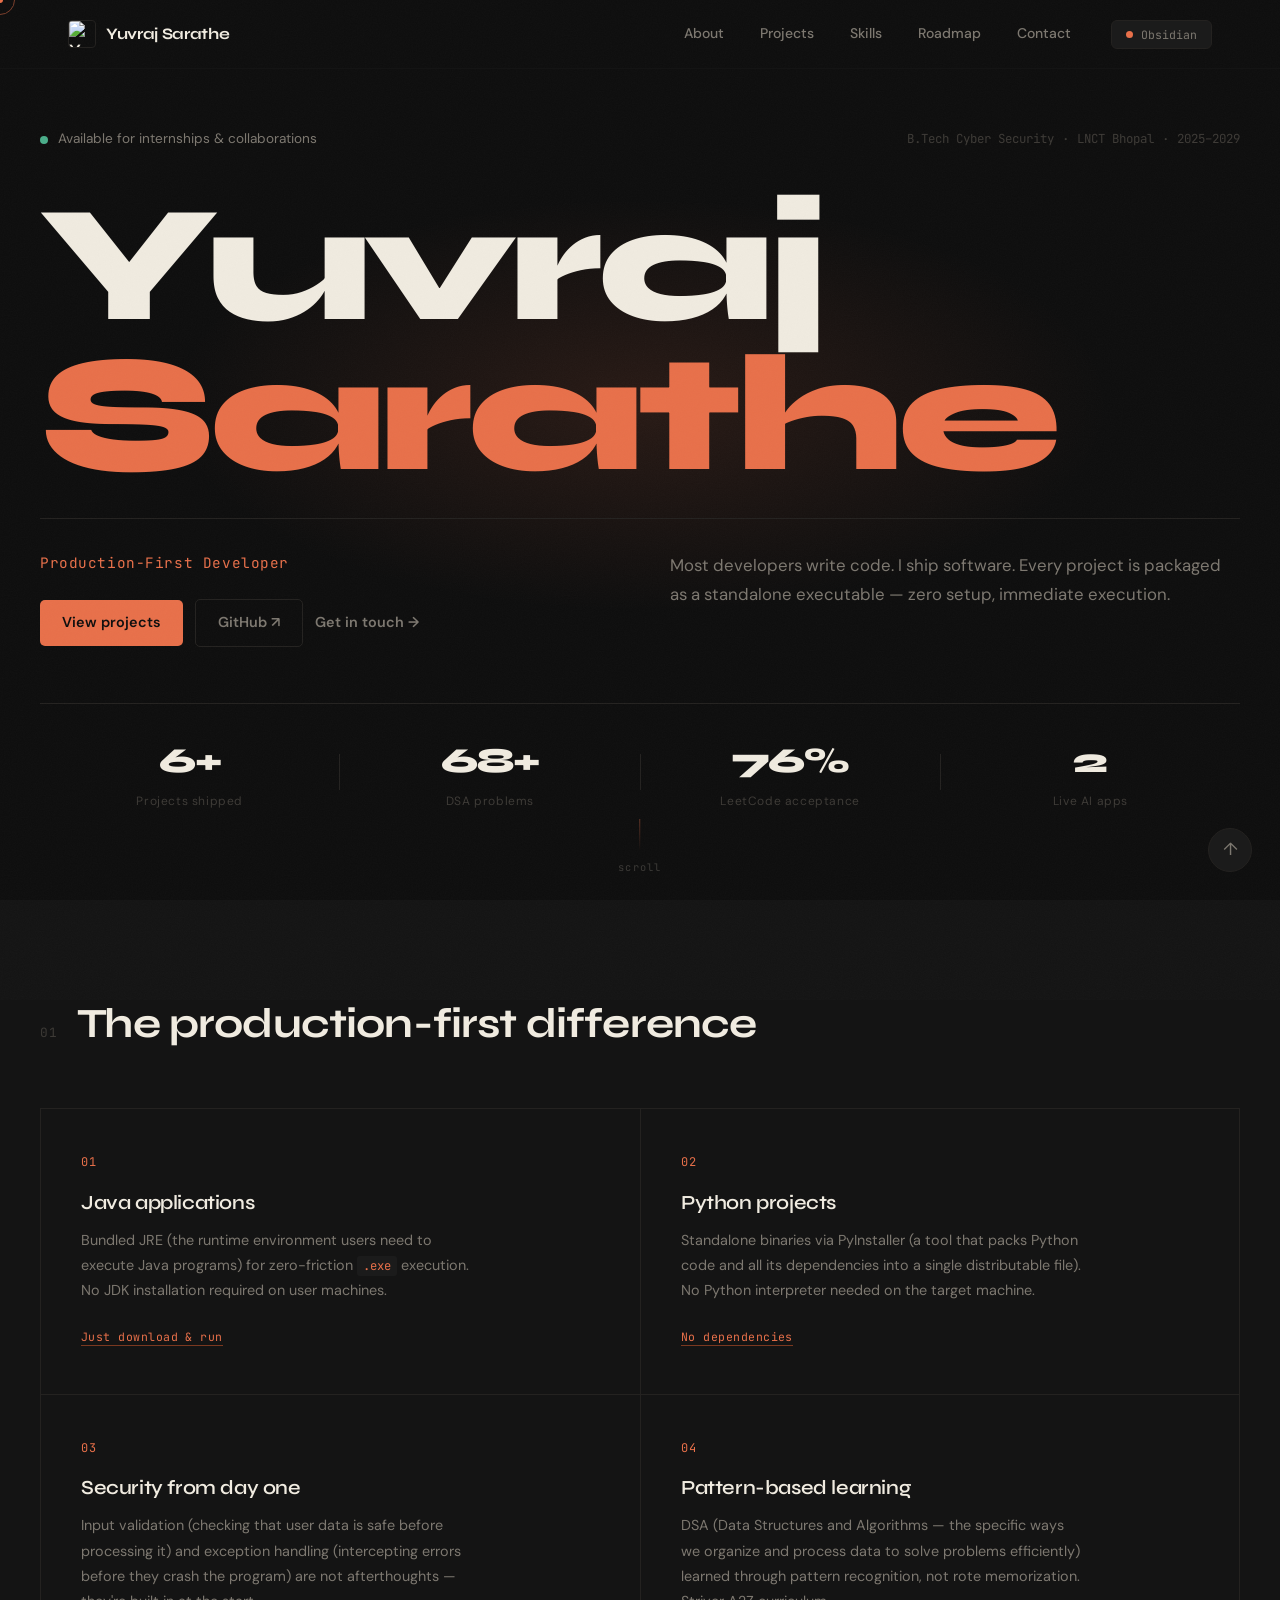
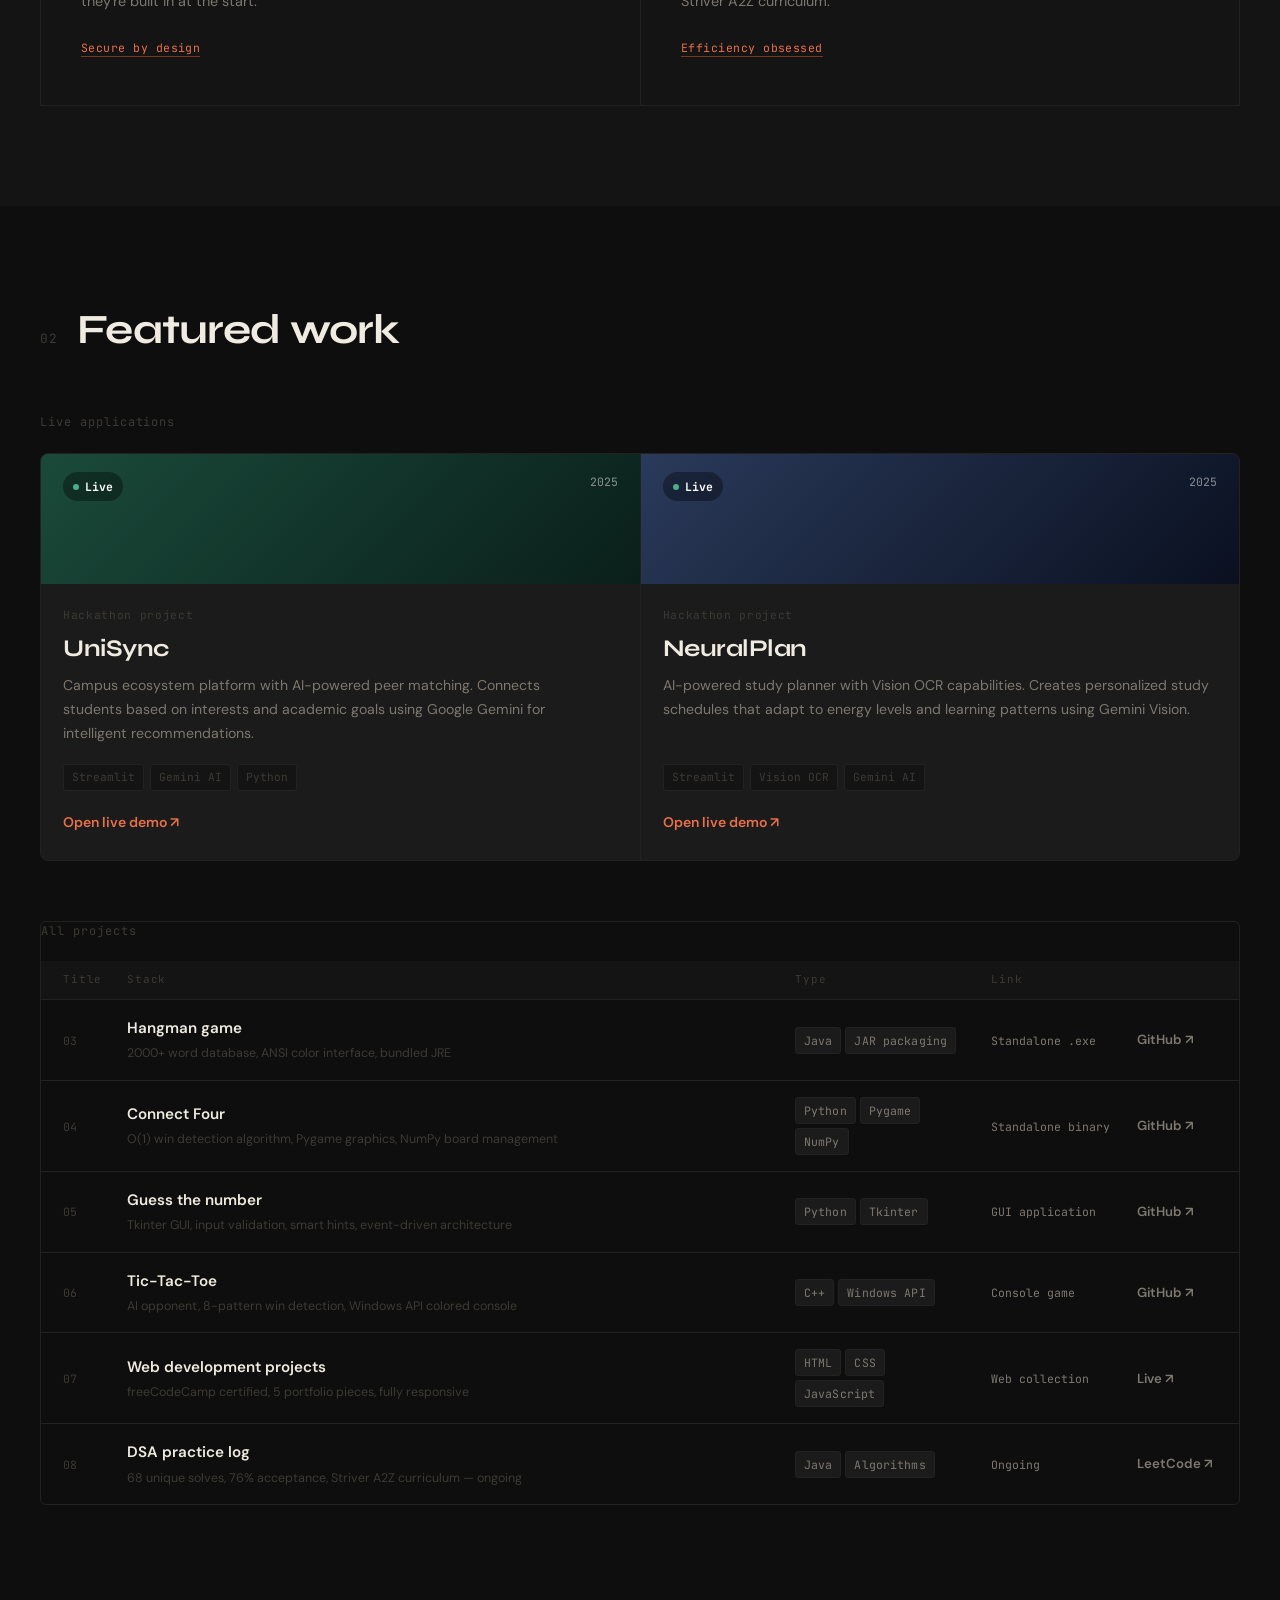
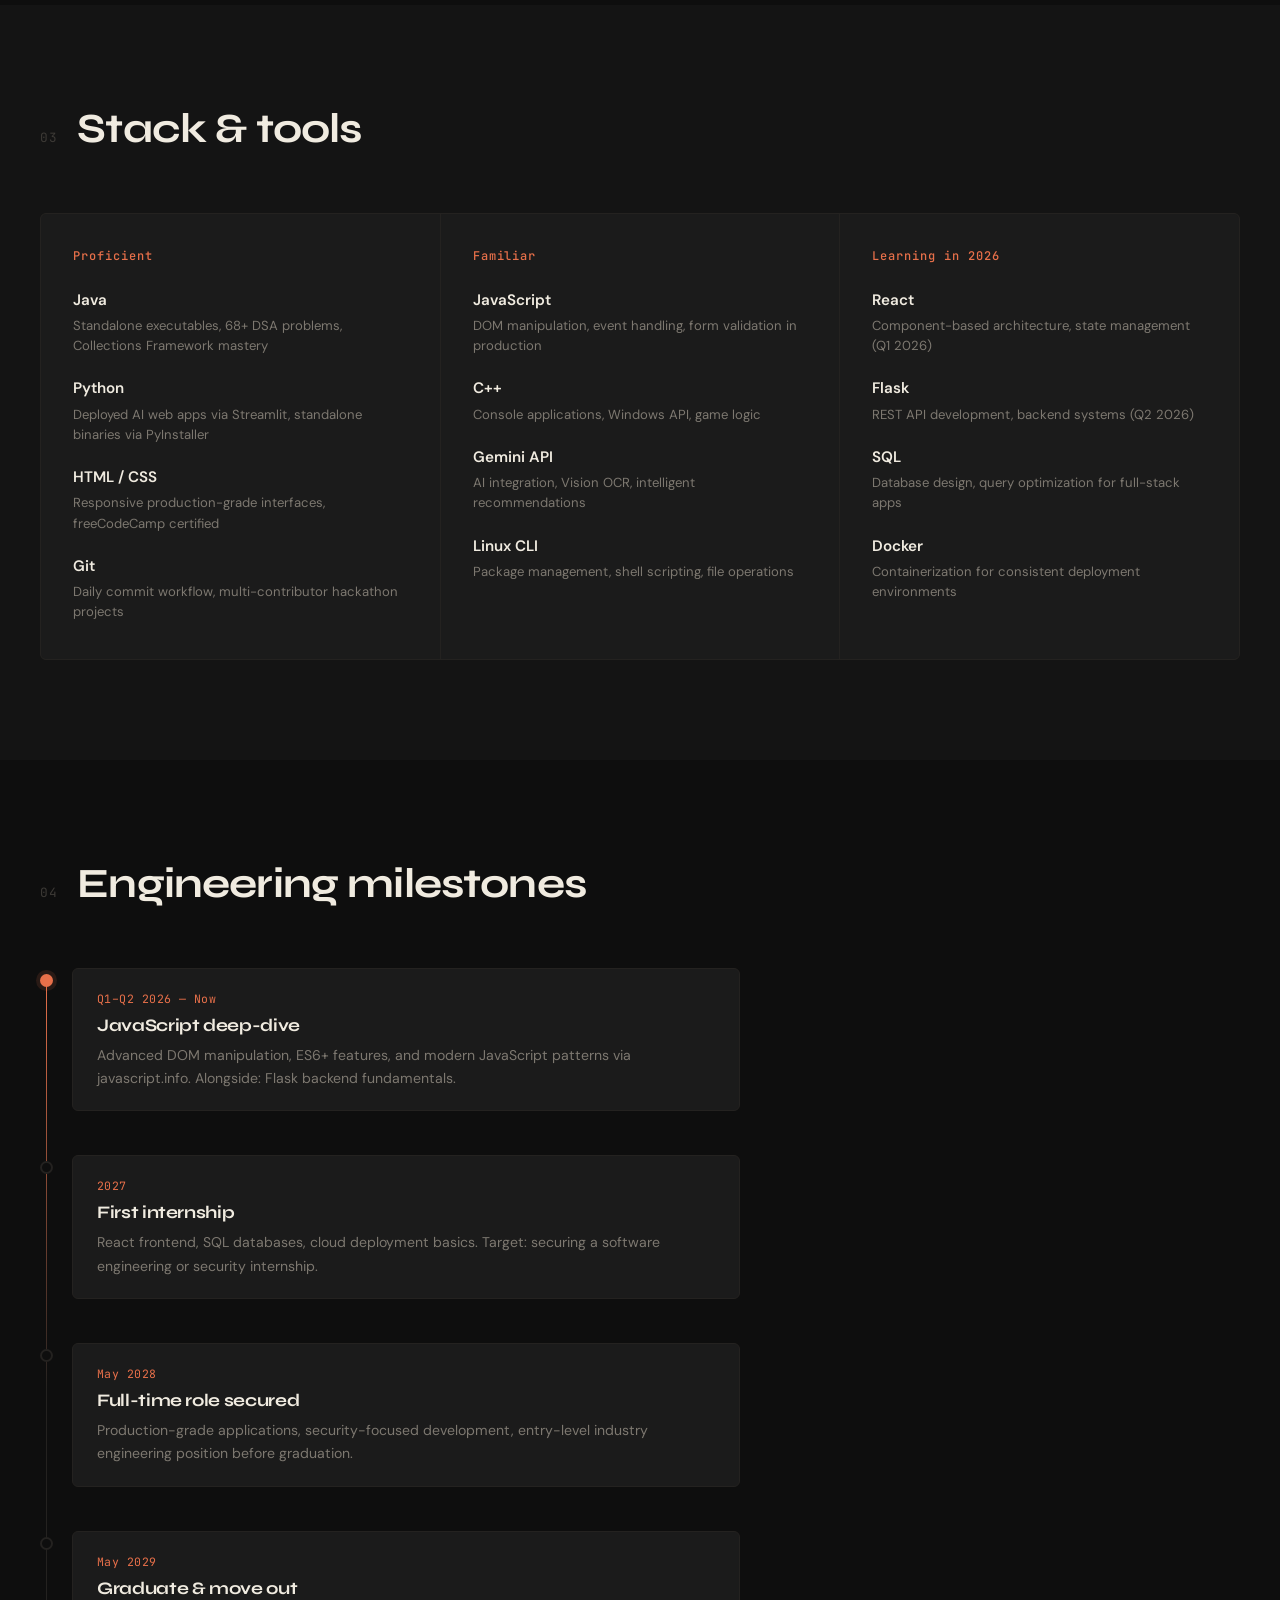
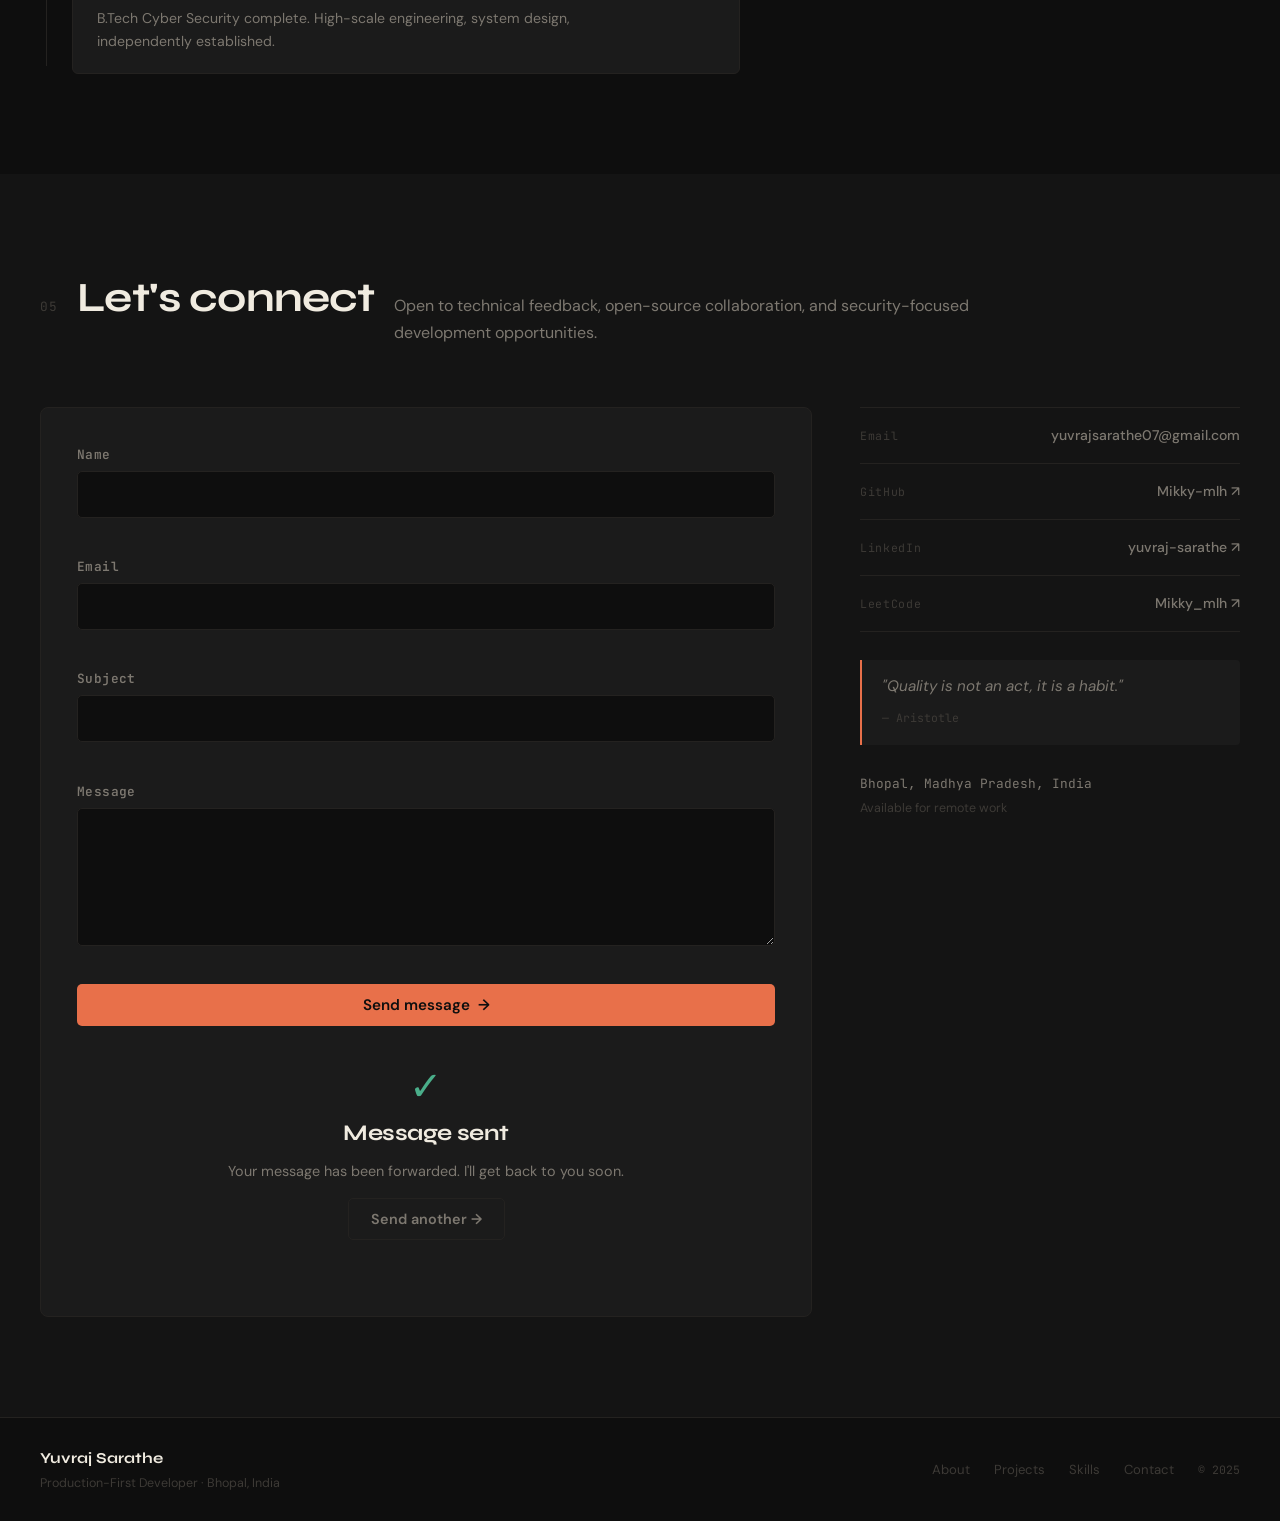
==== index.html @ 1e9460bb "profile update" ====
<!DOCTYPE html>
<html lang="en" data-theme="obsidian">
<head>
    <meta charset="UTF-8">
    <meta name="viewport" content="width=device-width, initial-scale=1.0">
    <title>Yuvraj Sarathe — Production-First Developer</title>
    <meta name="description" content="Yuvraj Sarathe — B.Tech Cyber Security student at LNCT Bhopal. I ship production-ready executables, not scripts that sit in an editor.">
    <meta name="keywords" content="Yuvraj Sarathe, developer, portfolio, Java, Python, cyber security, LNCT Bhopal, Mikky-mlh">
    <meta name="author" content="Yuvraj Sarathe">
    <meta property="og:title" content="Yuvraj Sarathe — Production-First Developer">
    <meta property="og:description" content="B.Tech Cyber Security student shipping production-ready standalone software.">
    <meta property="og:image" content="Square LOGO.png">
    <meta property="og:url" content="https://mikky-mlh.github.io/Portfolio/">
    <meta property="og:type" content="website">
    <meta name="twitter:card" content="summary_large_image">
    <meta name="twitter:title" content="Yuvraj Sarathe — Production-First Developer">
    <meta name="twitter:description" content="Production-first developer shipping standalone executables.">

    <link rel="preconnect" href="https://fonts.googleapis.com">
    <link rel="preconnect" href="https://fonts.gstatic.com" crossorigin>
    <link href="https://fonts.googleapis.com/css2?family=Syne:wght@400;500;600;700;800&family=DM+Sans:ital,opsz,wght@0,9..40,300;0,9..40,400;0,9..40,500;0,9..40,600;1,9..40,300;1,9..40,400&family=JetBrains+Mono:wght@300;400;500&family=Space+Mono:ital,wght@0,400;0,700;1,400&family=Playfair+Display:ital,wght@0,400;0,600;0,700;1,400;1,600&display=swap" rel="stylesheet">
    <link rel="stylesheet" href="style.css">
</head>
<body>
    <!-- Skip to content for keyboard users -->
    <a href="#main" class="skip-link">Skip to content</a>

    <!-- Custom cursor -->
    <div class="cursor-dot" aria-hidden="true"></div>
    <div class="cursor-ring" aria-hidden="true"></div>

    <!-- Animated grain texture overlay -->
    <div class="grain" aria-hidden="true"></div>

    <!-- Scroll progress indicator -->
    <div class="scroll-progress" id="scrollProgress" aria-hidden="true"></div>

    <!-- Navigation -->
    <nav class="nav" id="nav" role="navigation" aria-label="Main navigation">
        <div class="nav-inner">
            <a href="#hero" class="nav-logo" aria-label="Go to top">
                <img src="Square LOGO.png" alt="Yuvraj Sarathe logo" class="nav-logo-img" width="28" height="28">
                <span class="nav-logo-text">Yuvraj Sarathe</span>
            </a>

            <div class="nav-links" role="list">
                <a href="#about" class="nav-link" role="listitem">About</a>
                <a href="#projects" class="nav-link" role="listitem">Projects</a>
                <a href="#skills" class="nav-link" role="listitem">Skills</a>
                <a href="#roadmap" class="nav-link" role="listitem">Roadmap</a>
                <a href="#contact" class="nav-link" role="listitem">Contact</a>
            </div>

            <div class="nav-actions">
                <button class="theme-btn" id="themeToggle" aria-label="Switch color theme" title="Switch theme">
                    <span class="theme-btn-dot"></span>
                    <span class="theme-btn-label" id="themeName">Obsidian</span>
                </button>
                <button class="hamburger" id="hamburger" aria-label="Toggle mobile menu" aria-expanded="false" aria-controls="mobileMenu">
                    <span class="ham-line"></span>
                    <span class="ham-line"></span>
                </button>
            </div>
        </div>

        <!-- Mobile menu -->
        <div class="mobile-menu" id="mobileMenu" aria-hidden="true" role="menu">
            <a href="#about" class="mobile-link" role="menuitem">About</a>
            <a href="#projects" class="mobile-link" role="menuitem">Projects</a>
            <a href="#skills" class="mobile-link" role="menuitem">Skills</a>
            <a href="#roadmap" class="mobile-link" role="menuitem">Roadmap</a>
            <a href="#contact" class="mobile-link" role="menuitem">Contact</a>
        </div>
    </nav>

    <main id="main">

        <!-- ═══════════════ HERO ═══════════════ -->
        <header id="hero" class="hero">
            <div class="hero-inner">

                <div class="hero-eyebrow" data-animate="fade-up">
                    <span class="status-pulse" aria-label="Currently available"></span>
                    <span class="status-text">Available for internships &amp; collaborations</span>
                    <span class="hero-meta">
                        <span>B.Tech Cyber Security</span>
                        <span class="dot-sep" aria-hidden="true">·</span>
                        <span>LNCT Bhopal</span>
                        <span class="dot-sep" aria-hidden="true">·</span>
                        <span class="mono">2025–2029</span>
                    </span>
                </div>

                <h1 class="hero-name" aria-label="Yuvraj Sarathe">
                    <span class="hero-name-line" data-animate="slide-up" data-delay="1">Yuvraj</span>
                    <span class="hero-name-line hero-name-accent" data-animate="slide-up" data-delay="2">Sarathe</span>
                </h1>

                <div class="hero-rule" data-animate="expand" data-delay="3" aria-hidden="true"></div>

                <div class="hero-bottom" data-animate="fade-up" data-delay="4">
                    <p class="hero-role">Production-First Developer</p>
                    <p class="hero-desc">
                        Most developers write code. I ship software. Every project is packaged
                        as a standalone executable — zero setup, immediate execution.
                    </p>
                    <div class="hero-cta">
                        <a href="#projects" class="btn btn-primary">View projects</a>
                        <a href="https://github.com/Mikky-mlh" target="_blank" rel="noopener noreferrer" class="btn btn-outline">GitHub ↗</a>
                        <a href="#contact" class="btn btn-text">Get in touch →</a>
                    </div>
                </div>

                <div class="hero-stats" data-animate="fade-up" data-delay="5">
                    <div class="stat-item">
                        <span class="stat-num">6+</span>
                        <span class="stat-label">Projects shipped</span>
                    </div>
                    <div class="stat-sep" aria-hidden="true"></div>
                    <div class="stat-item">
                        <span class="stat-num">68+</span>
                        <span class="stat-label">DSA problems</span>
                    </div>
                    <div class="stat-sep" aria-hidden="true"></div>
                    <div class="stat-item">
                        <span class="stat-num">76%</span>
                        <span class="stat-label">LeetCode acceptance</span>
                    </div>
                    <div class="stat-sep" aria-hidden="true"></div>
                    <div class="stat-item">
                        <span class="stat-num">2</span>
                        <span class="stat-label">Live AI apps</span>
                    </div>
                </div>

            </div>
            <div class="hero-scroll-hint" aria-hidden="true">
                <span class="scroll-hint-line"></span>
                <span class="scroll-hint-text">scroll</span>
            </div>
        </header>

        <!-- ═══════════════ APPROACH ═══════════════ -->
        <section id="about" class="section approach-section">
            <div class="section-inner">
                <div class="section-header" data-animate="fade-up">
                    <span class="section-num" aria-hidden="true">01</span>
                    <h2 class="section-heading">The production-first difference</h2>
                </div>

                <div class="approach-grid">
                    <div class="approach-item" data-animate="fade-up" data-delay="1">
                        <span class="approach-num" aria-hidden="true">01</span>
                        <h3>Java applications</h3>
                        <p>Bundled JRE (the runtime environment users need to execute Java programs) for zero-friction <code>.exe</code> execution. No JDK installation required on user machines.</p>
                        <span class="approach-tag">Just download &amp; run</span>
                    </div>

                    <div class="approach-item" data-animate="fade-up" data-delay="2">
                        <span class="approach-num" aria-hidden="true">02</span>
                        <h3>Python projects</h3>
                        <p>Standalone binaries via PyInstaller (a tool that packs Python code and all its dependencies into a single distributable file). No Python interpreter needed on the target machine.</p>
                        <span class="approach-tag">No dependencies</span>
                    </div>

                    <div class="approach-item" data-animate="fade-up" data-delay="3">
                        <span class="approach-num" aria-hidden="true">03</span>
                        <h3>Security from day one</h3>
                        <p>Input validation (checking that user data is safe before processing it) and exception handling (intercepting errors before they crash the program) are not afterthoughts — they're built in at the start.</p>
                        <span class="approach-tag">Secure by design</span>
                    </div>

                    <div class="approach-item" data-animate="fade-up" data-delay="4">
                        <span class="approach-num" aria-hidden="true">04</span>
                        <h3>Pattern-based learning</h3>
                        <p>DSA (Data Structures and Algorithms — the specific ways we organize and process data to solve problems efficiently) learned through pattern recognition, not rote memorization. Striver A2Z curriculum.</p>
                        <span class="approach-tag">Efficiency obsessed</span>
                    </div>
                </div>
            </div>
        </section>

        <!-- ═══════════════ PROJECTS ═══════════════ -->
        <section id="projects" class="section projects-section">
            <div class="section-inner">
                <div class="section-header" data-animate="fade-up">
                    <span class="section-num" aria-hidden="true">02</span>
                    <h2 class="section-heading">Featured work</h2>
                </div>

                <!-- Featured hackathon projects -->
                <div class="featured-block" data-animate="fade-up" data-delay="1">
                    <p class="featured-label">Live applications</p>
                    <div class="featured-grid">
                        <article class="featured-card">
                            <div class="featured-card-top fc-top-1">
                                <div class="fc-live">
                                    <span class="live-dot" aria-label="Live"></span>
                                    Live
                                </div>
                                <span class="fc-year">2025</span>
                            </div>
                            <div class="featured-card-body">
                                <span class="fc-type">Hackathon project</span>
                                <h3 class="fc-title">UniSync</h3>
                                <p class="fc-desc">Campus ecosystem platform with AI-powered peer matching. Connects students based on interests and academic goals using Google Gemini for intelligent recommendations.</p>
                                <div class="fc-tech">
                                    <span>Streamlit</span>
                                    <span>Gemini AI</span>
                                    <span>Python</span>
                                </div>
                                <a href="https://unisync.streamlit.app/" target="_blank" rel="noopener noreferrer" class="fc-link">Open live demo ↗</a>
                            </div>
                        </article>

                        <article class="featured-card">
                            <div class="featured-card-top fc-top-2">
                                <div class="fc-live">
                                    <span class="live-dot" aria-label="Live"></span>
                                    Live
                                </div>
                                <span class="fc-year">2025</span>
                            </div>
                            <div class="featured-card-body">
                                <span class="fc-type">Hackathon project</span>
                                <h3 class="fc-title">NeuralPlan</h3>
                                <p class="fc-desc">AI-powered study planner with Vision OCR capabilities. Creates personalized study schedules that adapt to energy levels and learning patterns using Gemini Vision.</p>
                                <div class="fc-tech">
                                    <span>Streamlit</span>
                                    <span>Vision OCR</span>
                                    <span>Gemini AI</span>
                                </div>
                                <a href="https://neuralplan.streamlit.app/" target="_blank" rel="noopener noreferrer" class="fc-link">Open live demo ↗</a>
                            </div>
                        </article>
                    </div>
                </div>

                <!-- Editorial project list -->
                <div class="project-list" data-animate="fade-up" data-delay="2">
                    <p class="featured-label">All projects</p>
                    <div class="project-list-head" aria-hidden="true">
                        <span>Title</span>
                        <span>Stack</span>
                        <span>Type</span>
                        <span>Link</span>
                    </div>

                    <article class="project-row">
                        <span class="pr-num" aria-hidden="true">03</span>
                        <div class="pr-info">
                            <strong class="pr-title">Hangman game</strong>
                            <span class="pr-sub">2000+ word database, ANSI color interface, bundled JRE</span>
                        </div>
                        <div class="pr-stack">
                            <span class="tag">Java</span>
                            <span class="tag">JAR packaging</span>
                        </div>
                        <span class="pr-type">Standalone .exe</span>
                        <a href="https://github.com/Mikky-mlh/Hangman-in-Java" target="_blank" rel="noopener noreferrer" class="pr-link" aria-label="Hangman game source on GitHub">GitHub ↗</a>
                    </article>

                    <article class="project-row">
                        <span class="pr-num" aria-hidden="true">04</span>
                        <div class="pr-info">
                            <strong class="pr-title">Connect Four</strong>
                            <span class="pr-sub">O(1) win detection algorithm, Pygame graphics, NumPy board management</span>
                        </div>
                        <div class="pr-stack">
                            <span class="tag">Python</span>
                            <span class="tag">Pygame</span>
                            <span class="tag">NumPy</span>
                        </div>
                        <span class="pr-type">Standalone binary</span>
                        <a href="https://github.com/Mikky-mlh/Connect4-in-Python" target="_blank" rel="noopener noreferrer" class="pr-link" aria-label="Connect Four source on GitHub">GitHub ↗</a>
                    </article>

                    <article class="project-row">
                        <span class="pr-num" aria-hidden="true">05</span>
                        <div class="pr-info">
                            <strong class="pr-title">Guess the number</strong>
                            <span class="pr-sub">Tkinter GUI, input validation, smart hints, event-driven architecture</span>
                        </div>
                        <div class="pr-stack">
                            <span class="tag">Python</span>
                            <span class="tag">Tkinter</span>
                        </div>
                        <span class="pr-type">GUI application</span>
                        <a href="https://github.com/Mikky-mlh/GuessTheNumberGame" target="_blank" rel="noopener noreferrer" class="pr-link" aria-label="Guess the Number source on GitHub">GitHub ↗</a>
                    </article>

                    <article class="project-row">
                        <span class="pr-num" aria-hidden="true">06</span>
                        <div class="pr-info">
                            <strong class="pr-title">Tic-Tac-Toe</strong>
                            <span class="pr-sub">AI opponent, 8-pattern win detection, Windows API colored console</span>
                        </div>
                        <div class="pr-stack">
                            <span class="tag">C++</span>
                            <span class="tag">Windows API</span>
                        </div>
                        <span class="pr-type">Console game</span>
                        <a href="https://github.com/Mikky-mlh/Tic-Tac-Toe-in-CPP" target="_blank" rel="noopener noreferrer" class="pr-link" aria-label="Tic-Tac-Toe source on GitHub">GitHub ↗</a>
                    </article>

                    <article class="project-row">
                        <span class="pr-num" aria-hidden="true">07</span>
                        <div class="pr-info">
                            <strong class="pr-title">Web development projects</strong>
                            <span class="pr-sub">freeCodeCamp certified, 5 portfolio pieces, fully responsive</span>
                        </div>
                        <div class="pr-stack">
                            <span class="tag">HTML</span>
                            <span class="tag">CSS</span>
                            <span class="tag">JavaScript</span>
                        </div>
                        <span class="pr-type">Web collection</span>
                        <a href="https://mikky-mlh.github.io/Web-Projects/" target="_blank" rel="noopener noreferrer" class="pr-link" aria-label="Web Projects live demo">Live ↗</a>
                    </article>

                    <article class="project-row">
                        <span class="pr-num" aria-hidden="true">08</span>
                        <div class="pr-info">
                            <strong class="pr-title">DSA practice log</strong>
                            <span class="pr-sub">68 unique solves, 76% acceptance, Striver A2Z curriculum — ongoing</span>
                        </div>
                        <div class="pr-stack">
                            <span class="tag">Java</span>
                            <span class="tag">Algorithms</span>
                        </div>
                        <span class="pr-type">Ongoing</span>
                        <a href="https://leetcode.com/u/Mikky_mlh/" target="_blank" rel="noopener noreferrer" class="pr-link" aria-label="LeetCode profile">LeetCode ↗</a>
                    </article>
                </div>
            </div>
        </section>

        <!-- ═══════════════ SKILLS ═══════════════ -->
        <section id="skills" class="section skills-section">
            <div class="section-inner">
                <div class="section-header" data-animate="fade-up">
                    <span class="section-num" aria-hidden="true">03</span>
                    <h2 class="section-heading">Stack &amp; tools</h2>
                </div>

                <div class="skills-cols">
                    <div class="skills-col" data-animate="fade-up" data-delay="1">
                        <h3 class="skills-col-title">Proficient</h3>
                        <ul class="skills-list">
                            <li>
                                <strong class="skill-name">Java</strong>
                                <span class="skill-note">Standalone executables, 68+ DSA problems, Collections Framework mastery</span>
                            </li>
                            <li>
                                <strong class="skill-name">Python</strong>
                                <span class="skill-note">Deployed AI web apps via Streamlit, standalone binaries via PyInstaller</span>
                            </li>
                            <li>
                                <strong class="skill-name">HTML / CSS</strong>
                                <span class="skill-note">Responsive production-grade interfaces, freeCodeCamp certified</span>
                            </li>
                            <li>
                                <strong class="skill-name">Git</strong>
                                <span class="skill-note">Daily commit workflow, multi-contributor hackathon projects</span>
                            </li>
                        </ul>
                    </div>

                    <div class="skills-col" data-animate="fade-up" data-delay="2">
                        <h3 class="skills-col-title">Familiar</h3>
                        <ul class="skills-list">
                            <li>
                                <strong class="skill-name">JavaScript</strong>
                                <span class="skill-note">DOM manipulation, event handling, form validation in production</span>
                            </li>
                            <li>
                                <strong class="skill-name">C++</strong>
                                <span class="skill-note">Console applications, Windows API, game logic</span>
                            </li>
                            <li>
                                <strong class="skill-name">Gemini API</strong>
                                <span class="skill-note">AI integration, Vision OCR, intelligent recommendations</span>
                            </li>
                            <li>
                                <strong class="skill-name">Linux CLI</strong>
                                <span class="skill-note">Package management, shell scripting, file operations</span>
                            </li>
                        </ul>
                    </div>

                    <div class="skills-col" data-animate="fade-up" data-delay="3">
                        <h3 class="skills-col-title">Learning in 2026</h3>
                        <ul class="skills-list">
                            <li>
                                <strong class="skill-name">React</strong>
                                <span class="skill-note">Component-based architecture, state management (Q1 2026)</span>
                            </li>
                            <li>
                                <strong class="skill-name">Flask</strong>
                                <span class="skill-note">REST API development, backend systems (Q2 2026)</span>
                            </li>
                            <li>
                                <strong class="skill-name">SQL</strong>
                                <span class="skill-note">Database design, query optimization for full-stack apps</span>
                            </li>
                            <li>
                                <strong class="skill-name">Docker</strong>
                                <span class="skill-note">Containerization for consistent deployment environments</span>
                            </li>
                        </ul>
                    </div>
                </div>
            </div>
        </section>

        <!-- ═══════════════ ROADMAP ═══════════════ -->
        <section id="roadmap" class="section roadmap-section">
            <div class="section-inner">
                <div class="section-header" data-animate="fade-up">
                    <span class="section-num" aria-hidden="true">04</span>
                    <h2 class="section-heading">Engineering milestones</h2>
                </div>

                <ol class="timeline" data-animate="fade-up" data-delay="1">
                    <li class="timeline-item timeline-item--active">
                        <div class="timeline-marker" aria-hidden="true">
                            <span class="tm-dot"></span>
                        </div>
                        <div class="timeline-content">
                            <span class="tl-date">Q1–Q2 2026 — Now</span>
                            <h3>JavaScript deep-dive</h3>
                            <p>Advanced DOM manipulation, ES6+ features, and modern JavaScript patterns via javascript.info. Alongside: Flask backend fundamentals.</p>
                        </div>
                    </li>

                    <li class="timeline-item">
                        <div class="timeline-marker" aria-hidden="true">
                            <span class="tm-dot"></span>
                        </div>
                        <div class="timeline-content">
                            <span class="tl-date">2027</span>
                            <h3>First internship</h3>
                            <p>React frontend, SQL databases, cloud deployment basics. Target: securing a software engineering or security internship.</p>
                        </div>
                    </li>

                    <li class="timeline-item">
                        <div class="timeline-marker" aria-hidden="true">
                            <span class="tm-dot"></span>
                        </div>
                        <div class="timeline-content">
                            <span class="tl-date">May 2028</span>
                            <h3>Full-time role secured</h3>
                            <p>Production-grade applications, security-focused development, entry-level industry engineering position before graduation.</p>
                        </div>
                    </li>

                    <li class="timeline-item">
                        <div class="timeline-marker" aria-hidden="true">
                            <span class="tm-dot"></span>
                        </div>
                        <div class="timeline-content">
                            <span class="tl-date">May 2029</span>
                            <h3>Graduate &amp; move out</h3>
                            <p>B.Tech Cyber Security complete. High-scale engineering, system design, independently established.</p>
                        </div>
                    </li>
                </ol>
            </div>
        </section>

        <!-- ═══════════════ CONTACT ═══════════════ -->
        <section id="contact" class="section contact-section">
            <div class="section-inner">
                <div class="section-header" data-animate="fade-up">
                    <span class="section-num" aria-hidden="true">05</span>
                    <h2 class="section-heading">Let's connect</h2>
                    <p class="section-sub">Open to technical feedback, open-source collaboration, and security-focused development opportunities.</p>
                </div>

                <div class="contact-grid">
                    <div class="contact-form-wrap" data-animate="fade-up" data-delay="1">
                        <form id="contactForm" class="contact-form" novalidate>
                            <div class="form-group">
                                <label for="name">Name</label>
                                <input type="text" id="name" name="name" autocomplete="name" required>
                                <span class="form-error" id="nameError" role="alert"></span>
                            </div>

                            <div class="form-group">
                                <label for="email">Email</label>
                                <input type="email" id="email" name="email" autocomplete="email" required>
                                <span class="form-error" id="emailError" role="alert"></span>
                            </div>

                            <div class="form-group">
                                <label for="subject">Subject</label>
                                <input type="text" id="subject" name="subject" required>
                                <span class="form-error" id="subjectError" role="alert"></span>
                            </div>

                            <div class="form-group">
                                <label for="message">Message</label>
                                <textarea id="message" name="message" rows="5" required></textarea>
                                <span class="form-error" id="messageError" role="alert"></span>
                            </div>

                            <button type="submit" class="btn btn-primary btn-submit">
                                Send message <span class="btn-arrow">→</span>
                            </button>
                        </form>

                        <div class="thank-you" id="thankYou" hidden>
                            <span class="ty-icon" aria-hidden="true">✓</span>
                            <h3>Message sent</h3>
                            <p>Your message has been forwarded. I'll get back to you soon.</p>
                            <button class="btn btn-outline" id="backToForm">Send another →</button>
                        </div>
                    </div>

                    <aside class="contact-sidebar" data-animate="fade-up" data-delay="2">
                        <nav class="contact-links" aria-label="Social links">
                            <a href="mailto:yuvrajsarathe07@gmail.com" class="contact-link">
                                <span class="cl-label">Email</span>
                                <span class="cl-val">yuvrajsarathe07@gmail.com</span>
                            </a>
                            <a href="https://github.com/Mikky-mlh" target="_blank" rel="noopener noreferrer" class="contact-link">
                                <span class="cl-label">GitHub</span>
                                <span class="cl-val">Mikky-mlh ↗</span>
                            </a>
                            <a href="https://www.linkedin.com/in/yuvraj-sarathe" target="_blank" rel="noopener noreferrer" class="contact-link">
                                <span class="cl-label">LinkedIn</span>
                                <span class="cl-val">yuvraj-sarathe ↗</span>
                            </a>
                            <a href="https://leetcode.com/u/Mikky_mlh/" target="_blank" rel="noopener noreferrer" class="contact-link">
                                <span class="cl-label">LeetCode</span>
                                <span class="cl-val">Mikky_mlh ↗</span>
                            </a>
                        </nav>

                        <blockquote class="contact-quote">
                            <p>"Quality is not an act, it is a habit."</p>
                            <cite>— Aristotle</cite>
                        </blockquote>

                        <div class="contact-loc">
                            <span class="mono">Bhopal, Madhya Pradesh, India</span>
                            <span class="loc-note">Available for remote work</span>
                        </div>
                    </aside>
                </div>
            </div>
        </section>

    </main>

    <!-- Footer -->
    <footer class="footer">
        <div class="footer-inner">
            <div class="footer-left">
                <strong class="footer-name">Yuvraj Sarathe</strong>
                <span class="footer-role">Production-First Developer · Bhopal, India</span>
            </div>
            <nav class="footer-nav" aria-label="Footer navigation">
                <a href="#about">About</a>
                <a href="#projects">Projects</a>
                <a href="#skills">Skills</a>
                <a href="#contact">Contact</a>
            </nav>
            <span class="footer-copy mono">© 2025</span>
        </div>
    </footer>

    <!-- Back to top -->
    <a href="#hero" class="back-top" id="backTop" aria-label="Back to top" hidden>↑</a>

    <script src="script.js"></script>
</body>
</html>
---- style.css ----
/* ═══════════════════════════════════════════════════════════
   Z-INDEX SCALE
   ═══════════════════════════════════════════════════════════ */
:root {
    --z-grain:    1;
    --z-base:     10;
    --z-nav:      100;
    --z-mobile:   200;
    --z-cursor:   1000;
    --z-progress: 1001;
}

/* ═══════════════════════════════════════════════════════════
   THEME: OBSIDIAN (default)
   Warm charcoal · Ember orange · Syne display font
   ═══════════════════════════════════════════════════════════ */
[data-theme="obsidian"] {
    --bg:         #0e0e0e;
    --bg-surf:    #141414;
    --bg-card:    #1b1b1b;
    --text-1:     #f0ebe0;
    --text-2:     #7d7870;
    --text-3:     #3d3a36;
    --accent:     #e8704a;
    --accent-dim: #7a3820;
    --accent-glow:rgba(232,112,74,0.12);
    --border:     #242220;
    --border-h:   #3a3530;
    --shadow:     rgba(232,112,74,0.08);

    --font-display: 'Syne', sans-serif;
    --font-body:    'DM Sans', sans-serif;
    --font-mono:    'JetBrains Mono', monospace;

    --scrollbar-thumb: #3a3530;
    --scrollbar-hover: #e8704a;

    --cursor-color: #e8704a;
    --grain-op:   0.028;
    --scan-op:    0;
}

/* ═══════════════════════════════════════════════════════════
   THEME: PHOSPHOR
   Near-black green tint · Terminal green · Space Mono
   ═══════════════════════════════════════════════════════════ */
[data-theme="phosphor"] {
    --bg:         #050a05;
    --bg-surf:    #09110a;
    --bg-card:    #0d180d;
    --text-1:     #c8f5c8;
    --text-2:     #4a784a;
    --text-3:     #1e3a1e;
    --accent:     #3ae87a;
    --accent-dim: #1a6030;
    --accent-glow:rgba(58,232,122,0.1);
    --border:     #102010;
    --border-h:   #1e4020;
    --shadow:     rgba(58,232,122,0.06);

    --font-display: 'Space Mono', monospace;
    --font-body:    'DM Sans', sans-serif;
    --font-mono:    'Space Mono', monospace;

    --scrollbar-thumb: #1e4020;
    --scrollbar-hover: #3ae87a;

    --cursor-color: #3ae87a;
    --grain-op:   0.04;
    --scan-op:    1;
}

/* ═══════════════════════════════════════════════════════════
   THEME: MANUSCRIPT
   Warm parchment · Deep crimson · Playfair editorial
   ═══════════════════════════════════════════════════════════ */
[data-theme="manuscript"] {
    --bg:         #f2ece0;
    --bg-surf:    #ebe3d5;
    --bg-card:    #e4dac8;
    --text-1:     #1a0f08;
    --text-2:     #6a5a48;
    --text-3:     #b0a090;
    --accent:     #8b1a1a;
    --accent-dim: #5a1010;
    --accent-glow:rgba(139,26,26,0.08);
    --border:     #d0c5b0;
    --border-h:   #b0a090;
    --shadow:     rgba(139,26,26,0.06);

    --font-display: 'Playfair Display', serif;
    --font-body:    'DM Sans', sans-serif;
    --font-mono:    'JetBrains Mono', monospace;

    --scrollbar-thumb: #c0b098;
    --scrollbar-hover: #8b1a1a;

    --cursor-color: #8b1a1a;
    --grain-op:   0.05;
    --scan-op:    0;
}

/* ═══════════════════════════════════════════════════════════
   RESET & BASE
   ═══════════════════════════════════════════════════════════ */
*, *::before, *::after {
    margin: 0;
    padding: 0;
    box-sizing: border-box;
}

html {
    scroll-behavior: smooth;
    scroll-padding-top: 72px;
    font-size: 16px;
}

body {
    font-family: var(--font-body);
    background-color: var(--bg);
    color: var(--text-2);
    line-height: 1.65;
    min-height: 100dvh;
    cursor: none;
    transition: background-color 0.4s ease, color 0.4s ease;
    overflow-x: hidden;
}

/* Phosphor scanlines */
body::after {
    content: '';
    position: fixed;
    inset: 0;
    background: repeating-linear-gradient(
        0deg,
        transparent,
        transparent 3px,
        rgba(58,232,122,0.015) 3px,
        rgba(58,232,122,0.015) 4px
    );
    pointer-events: none;
    z-index: var(--z-grain);
    opacity: var(--scan-op);
    transition: opacity 0.4s;
}

/* Hide custom cursor on touch devices */
@media (pointer: coarse) {
    body, a, button { cursor: auto; }
    .cursor-dot, .cursor-ring { display: none; }
}

/* ═══════════════════════════════════════════════════════════
   SCROLLBAR
   ═══════════════════════════════════════════════════════════ */
::-webkit-scrollbar { width: 6px; }
::-webkit-scrollbar-track { background: var(--bg); }
::-webkit-scrollbar-thumb { background: var(--scrollbar-thumb); border-radius: 3px; }
::-webkit-scrollbar-thumb:hover { background: var(--scrollbar-hover); }
* { scrollbar-width: thin; scrollbar-color: var(--scrollbar-thumb) var(--bg); }

/* ═══════════════════════════════════════════════════════════
   TYPOGRAPHY
   ═══════════════════════════════════════════════════════════ */
h1, h2, h3, h4, h5, h6 {
    font-family: var(--font-display);
    color: var(--text-1);
    font-weight: 700;
    line-height: 1.15;
    letter-spacing: -0.02em;
    text-wrap: balance;
}

p { text-wrap: pretty; }

a {
    color: var(--accent);
    text-decoration: none;
    transition: color 0.2s;
}
a:hover { color: var(--text-1); }
a:focus-visible {
    outline: 2px solid var(--accent);
    outline-offset: 3px;
    border-radius: 2px;
}

code {
    font-family: var(--font-mono);
    font-size: 0.85em;
    background: var(--bg-card);
    color: var(--accent);
    padding: 2px 6px;
    border-radius: 3px;
    letter-spacing: 0;
}

.mono { font-family: var(--font-mono); }

/* Interactive elements — hide system cursor */
a, button, .theme-btn, .hamburger, .back-top { cursor: none; }

/* Skip link */
.skip-link {
    position: fixed;
    top: -100%;
    left: 1rem;
    z-index: calc(var(--z-cursor) + 1);
    padding: 8px 16px;
    background: var(--accent);
    color: var(--bg);
    font-weight: 600;
    border-radius: 4px;
    transition: top 0.2s;
}
.skip-link:focus { top: 1rem; }

/* ═══════════════════════════════════════════════════════════
   CURSOR
   ═══════════════════════════════════════════════════════════ */
.cursor-dot {
    position: fixed;
    top: 0; left: 0;
    width: 6px; height: 6px;
    background: var(--cursor-color);
    border-radius: 50%;
    transform: translate(-50%, -50%);
    pointer-events: none;
    z-index: var(--z-cursor);
    transition: background 0.3s, width 0.2s, height 0.2s, opacity 0.2s;
    will-change: transform;
}
.cursor-ring {
    position: fixed;
    top: 0; left: 0;
    width: 30px; height: 30px;
    border: 1.5px solid var(--cursor-color);
    border-radius: 50%;
    transform: translate(-50%, -50%);
    pointer-events: none;
    z-index: calc(var(--z-cursor) - 1);
    opacity: 0.5;
    transition: border-color 0.3s, width 0.25s ease, height 0.25s ease, opacity 0.25s;
    will-change: transform;
}
.cursor-ring.is-hovering {
    width: 48px; height: 48px;
    opacity: 0.3;
}
.cursor-dot.is-hovering {
    width: 10px; height: 10px;
    opacity: 0.6;
}
.cursor-ring.is-clicking { width: 22px; height: 22px; opacity: 0.8; }

/* ═══════════════════════════════════════════════════════════
   GRAIN OVERLAY
   ═══════════════════════════════════════════════════════════ */
.grain {
    position: fixed;
    inset: -100px;
    width: calc(100% + 200px);
    height: calc(100% + 200px);
    pointer-events: none;
    z-index: var(--z-grain);
    opacity: var(--grain-op);
    background-image: url("data:image/svg+xml,%3Csvg xmlns='http://www.w3.org/2000/svg' width='280' height='280'%3E%3Cfilter id='n'%3E%3CfeTurbulence type='fractalNoise' baseFrequency='0.85' numOctaves='4' stitchTiles='stitch'/%3E%3CfeColorMatrix type='saturate' values='0'/%3E%3C/filter%3E%3Crect width='100%25' height='100%25' filter='url(%23n)'/%3E%3C/svg%3E");
    background-size: 280px 280px;
    animation: grain-anim 8s steps(8) infinite;
    transition: opacity 0.4s;
}
@keyframes grain-anim {
    0%   { transform: translate(0, 0); }
    12%  { transform: translate(-6%, -12%); }
    25%  { transform: translate(-14%, 6%); }
    37%  { transform: translate(8%, -20%); }
    50%  { transform: translate(-4%, 22%); }
    62%  { transform: translate(-12%, 8%); }
    75%  { transform: translate(14%, -2%); }
    87%  { transform: translate(2%, 18%); }
    100% { transform: translate(0, 0); }
}

/* ═══════════════════════════════════════════════════════════
   SCROLL PROGRESS BAR
   ═══════════════════════════════════════════════════════════ */
.scroll-progress {
    position: fixed;
    top: 0; left: 0;
    height: 2px;
    background: var(--accent);
    width: 0%;
    z-index: var(--z-progress);
    transition: background 0.4s;
    transform-origin: left;
}

/* ═══════════════════════════════════════════════════════════
   NAVIGATION
   ═══════════════════════════════════════════════════════════ */
.nav {
    position: fixed;
    top: 0; left: 0; right: 0;
    z-index: var(--z-nav);
    transition: background 0.3s, border-color 0.3s, backdrop-filter 0.3s;
}
.nav.is-scrolled {
    background: color-mix(in srgb, var(--bg) 88%, transparent);
    backdrop-filter: blur(14px);
    -webkit-backdrop-filter: blur(14px);
    border-bottom: 1px solid var(--border);
}

.nav-inner {
    max-width: 1200px;
    margin: 0 auto;
    padding: 0 28px;
    height: 68px;
    display: flex;
    align-items: center;
    gap: 40px;
}

.nav-logo {
    display: flex;
    align-items: center;
    gap: 10px;
    color: var(--text-1);
    font-family: var(--font-display);
    font-weight: 700;
    font-size: 1rem;
    letter-spacing: -0.02em;
    flex-shrink: 0;
    transition: color 0.2s;
}
.nav-logo:hover { color: var(--accent); }
.nav-logo-img {
    width: 28px; height: 28px;
    object-fit: contain;
    border-radius: 4px;
    border: 1px solid var(--border);
}

.nav-links {
    display: flex;
    align-items: center;
    gap: 36px;
    margin-left: auto;
}

.nav-link {
    font-size: 0.875rem;
    font-weight: 500;
    color: var(--text-2);
    position: relative;
    transition: color 0.2s;
    padding: 4px 0;
}
.nav-link::after {
    content: '';
    position: absolute;
    bottom: -1px; left: 0;
    width: 0; height: 1px;
    background: var(--accent);
    transition: width 0.25s ease;
}
.nav-link:hover { color: var(--text-1); }
.nav-link:hover::after { width: 100%; }
.nav-link.is-active { color: var(--text-1); }
.nav-link.is-active::after { width: 100%; }

/* Theme button */
.nav-actions { display: flex; align-items: center; gap: 12px; }

.theme-btn {
    display: flex;
    align-items: center;
    gap: 8px;
    padding: 6px 14px;
    background: var(--bg-card);
    border: 1px solid var(--border);
    border-radius: 6px;
    font-family: var(--font-mono);
    font-size: 0.72rem;
    color: var(--text-2);
    transition: border-color 0.2s, color 0.2s, background 0.2s;
}
.theme-btn:hover { border-color: var(--accent); color: var(--accent); }
.theme-btn-dot {
    width: 7px; height: 7px;
    border-radius: 50%;
    background: var(--accent);
    transition: background 0.4s;
}

/* Hamburger */
.hamburger {
    display: none;
    flex-direction: column;
    gap: 5px;
    padding: 6px;
    background: none;
    border: none;
}
.ham-line {
    display: block;
    width: 22px; height: 1.5px;
    background: var(--text-2);
    border-radius: 1px;
    transition: transform 0.25s ease, opacity 0.25s, background 0.2s;
}
.hamburger.is-open .ham-line:first-child { transform: translateY(6.5px) rotate(45deg); background: var(--accent); }
.hamburger.is-open .ham-line:last-child  { transform: translateY(-6.5px) rotate(-45deg); background: var(--accent); }

/* Mobile menu */
.mobile-menu {
    max-height: 0;
    overflow: hidden;
    background: var(--bg-surf);
    border-top: 1px solid transparent;
    transition: max-height 0.35s ease, border-color 0.3s;
}
.mobile-menu.is-open {
    max-height: 400px;
    border-top-color: var(--border);
}
.mobile-link {
    display: block;
    padding: 14px 28px;
    font-size: 1rem;
    font-weight: 500;
    color: var(--text-2);
    border-bottom: 1px solid var(--border);
    transition: color 0.2s, padding-left 0.2s;
}
.mobile-link:hover { color: var(--accent); padding-left: 36px; }
.mobile-link:last-child { border-bottom: none; }

/* ═══════════════════════════════════════════════════════════
   HERO
   ═══════════════════════════════════════════════════════════ */
.hero {
    min-height: 100dvh;
    display: flex;
    flex-direction: column;
    justify-content: center;
    padding: 100px 28px 60px;
    position: relative;
    overflow: hidden;
}
/* Ambient glow behind name */
.hero::before {
    content: '';
    position: absolute;
    top: 20%;
    left: 50%;
    transform: translateX(-50%);
    width: 80vw;
    height: 50vh;
    background: radial-gradient(ellipse at center, var(--accent-glow) 0%, transparent 65%);
    pointer-events: none;
}

.hero-inner {
    max-width: 1200px;
    width: 100%;
    margin: 0 auto;
    position: relative;
}

.hero-eyebrow {
    display: flex;
    align-items: center;
    flex-wrap: wrap;
    gap: 10px;
    margin-bottom: 40px;
    font-size: 0.85rem;
    color: var(--text-2);
}
.status-pulse {
    display: inline-block;
    width: 8px; height: 8px;
    border-radius: 50%;
    background: #4aae8a;
    animation: pulse-anim 2.4s ease infinite;
}
@keyframes pulse-anim {
    0%, 100% { box-shadow: 0 0 0 0 rgba(74,174,138,0.5); }
    50%       { box-shadow: 0 0 0 6px rgba(74,174,138,0); }
}
.status-text { color: var(--text-2); }
.hero-meta {
    display: flex;
    align-items: center;
    gap: 8px;
    margin-left: auto;
    font-family: var(--font-mono);
    font-size: 0.78rem;
    color: var(--text-3);
}
.dot-sep { color: var(--text-3); }

/* Giant name */
.hero-name {
    display: block;
    font-size: clamp(4.5rem, 13vw, 10.5rem);
    font-weight: 800;
    line-height: 0.9;
    letter-spacing: -0.04em;
    margin-bottom: 28px;
    user-select: none;
}
.hero-name-line { display: block; }
.hero-name-accent {
    color: var(--accent);
    display: block;
}
/* Manuscript theme: accent line gets italic */
[data-theme="manuscript"] .hero-name-accent { font-style: italic; color: var(--accent); }

/* Thin rule that expands on load */
.hero-rule {
    height: 1px;
    background: var(--border);
    margin-bottom: 32px;
    transform-origin: left;
    transform: scaleX(0);
}
.hero-rule.is-visible { transform: scaleX(1); transition: transform 0.7s 0.4s cubic-bezier(0.77, 0, 0.18, 1); }

.hero-bottom {
    display: grid;
    grid-template-columns: 1fr 1fr;
    gap: 24px 60px;
    align-items: start;
}
.hero-role {
    grid-column: 1;
    font-family: var(--font-mono);
    font-size: 0.9rem;
    color: var(--accent);
    letter-spacing: 0.04em;
}
.hero-desc {
    grid-column: 2;
    grid-row: 1 / 3;
    font-size: 1.05rem;
    line-height: 1.7;
    color: var(--text-2);
    max-width: 48ch;
}
.hero-cta {
    grid-column: 1;
    display: flex;
    flex-wrap: wrap;
    gap: 12px;
    align-items: center;
}

/* Stats bar */
.hero-stats {
    display: flex;
    align-items: center;
    gap: 0;
    margin-top: 56px;
    padding-top: 28px;
    border-top: 1px solid var(--border);
}
.stat-item {
    flex: 1;
    text-align: center;
}
.stat-num {
    display: block;
    font-family: var(--font-display);
    font-size: clamp(1.6rem, 3vw, 2.2rem);
    font-weight: 800;
    color: var(--text-1);
    letter-spacing: -0.03em;
    font-variant-numeric: tabular-nums;
}
.stat-label {
    display: block;
    font-size: 0.75rem;
    color: var(--text-3);
    letter-spacing: 0.05em;
    margin-top: 2px;
}
.stat-sep {
    width: 1px;
    height: 36px;
    background: var(--border);
    flex-shrink: 0;
}

/* Scroll hint */
.hero-scroll-hint {
    position: absolute;
    bottom: 24px;
    left: 50%;
    transform: translateX(-50%);
    display: flex;
    flex-direction: column;
    align-items: center;
    gap: 8px;
    opacity: 0.4;
    animation: hint-bob 2.5s ease infinite;
}
@keyframes hint-bob {
    0%, 100% { transform: translateX(-50%) translateY(0); }
    50%       { transform: translateX(-50%) translateY(5px); }
}
.scroll-hint-line {
    width: 1px;
    height: 32px;
    background: linear-gradient(to bottom, var(--accent), transparent);
}
.scroll-hint-text {
    font-family: var(--font-mono);
    font-size: 0.65rem;
    letter-spacing: 0.12em;
    color: var(--text-2);
}

/* ═══════════════════════════════════════════════════════════
   BUTTONS
   ═══════════════════════════════════════════════════════════ */
.btn {
    display: inline-flex;
    align-items: center;
    gap: 8px;
    padding: 11px 22px;
    font-family: var(--font-body);
    font-size: 0.9rem;
    font-weight: 600;
    border-radius: 5px;
    border: none;
    transition: transform 0.18s, background 0.2s, color 0.2s, box-shadow 0.2s;
    position: relative;
}
.btn:active { transform: translateY(1px) scale(0.98); }

.btn-primary {
    background: var(--accent);
    color: var(--bg);
}
.btn-primary:hover {
    transform: translateY(-2px);
    box-shadow: 0 6px 24px var(--shadow);
    color: var(--bg);
}

.btn-outline {
    background: transparent;
    color: var(--text-2);
    border: 1px solid var(--border);
}
.btn-outline:hover {
    border-color: var(--accent);
    color: var(--accent);
    transform: translateY(-2px);
}

.btn-text {
    background: none;
    color: var(--text-2);
    padding-left: 0;
    padding-right: 0;
}
.btn-text:hover { color: var(--text-1); }

.btn-submit { width: 100%; justify-content: center; font-size: 0.95rem; }
.btn-arrow { transition: transform 0.2s; }
.btn-submit:hover .btn-arrow { transform: translateX(4px); }

/* ═══════════════════════════════════════════════════════════
   SHARED SECTION STYLES
   ═══════════════════════════════════════════════════════════ */
.section { padding: 100px 28px; }
.section-inner {
    max-width: 1200px;
    margin: 0 auto;
}

.section-header {
    display: flex;
    align-items: baseline;
    gap: 20px;
    margin-bottom: 60px;
}
.section-num {
    font-family: var(--font-mono);
    font-size: 0.8rem;
    color: var(--text-3);
    letter-spacing: 0.05em;
    flex-shrink: 0;
    margin-top: 4px;
}
.section-heading {
    font-size: clamp(1.8rem, 4vw, 2.6rem);
    font-weight: 700;
    color: var(--text-1);
}
.section-sub {
    margin-top: 12px;
    font-size: 1rem;
    color: var(--text-2);
    max-width: 55ch;
    line-height: 1.7;
}

/* ═══════════════════════════════════════════════════════════
   TAGS (tech stack)
   ═══════════════════════════════════════════════════════════ */
.tag {
    display: inline-block;
    font-family: var(--font-mono);
    font-size: 0.72rem;
    padding: 3px 8px;
    background: var(--bg-card);
    border: 1px solid var(--border);
    border-radius: 3px;
    color: var(--text-2);
    letter-spacing: 0.01em;
    transition: border-color 0.2s, color 0.2s;
}
.tag:hover { border-color: var(--accent); color: var(--accent); }

/* ═══════════════════════════════════════════════════════════
   APPROACH SECTION
   ═══════════════════════════════════════════════════════════ */
.approach-section { background: var(--bg-surf); }

.approach-grid {
    display: grid;
    grid-template-columns: 1fr 1fr;
}
.approach-item {
    padding: 44px 40px;
    border: 1px solid var(--border);
    position: relative;
    transition: border-color 0.25s, background 0.25s;
}
/* Remove doubled borders in the grid */
.approach-item:nth-child(1) { border-right: none; border-bottom: none; }
.approach-item:nth-child(2) { border-bottom: none; }
.approach-item:nth-child(3) { border-right: none; }
.approach-item:hover { border-color: var(--border-h); background: var(--bg-card); }

.approach-num {
    font-family: var(--font-mono);
    font-size: 0.75rem;
    color: var(--accent);
    letter-spacing: 0.08em;
    display: block;
    margin-bottom: 18px;
}
.approach-item h3 {
    font-size: 1.25rem;
    margin-bottom: 14px;
    font-weight: 600;
}
.approach-item p {
    font-size: 0.9rem;
    line-height: 1.75;
    color: var(--text-2);
    margin-bottom: 20px;
    max-width: 40ch;
}
.approach-tag {
    font-family: var(--font-mono);
    font-size: 0.72rem;
    color: var(--accent);
    letter-spacing: 0.04em;
    border-bottom: 1px solid var(--accent-dim);
    padding-bottom: 1px;
}

/* ═══════════════════════════════════════════════════════════
   PROJECTS SECTION
   ═══════════════════════════════════════════════════════════ */
.projects-section { background: var(--bg); }

/* Featured cards */
.featured-block { margin-bottom: 60px; }
.featured-label {
    font-family: var(--font-mono);
    font-size: 0.75rem;
    color: var(--text-3);
    letter-spacing: 0.08em;
    margin-bottom: 20px;
}

.featured-grid {
    display: grid;
    grid-template-columns: 1fr 1fr;
    gap: 1px;
    background: var(--border);
    border: 1px solid var(--border);
    border-radius: 8px;
    overflow: hidden;
}
.featured-card {
    background: var(--bg-card);
    display: flex;
    flex-direction: column;
    transition: background 0.25s;
}
.featured-card:hover { background: var(--bg-surf); }

.featured-card-top {
    height: 130px;
    display: flex;
    justify-content: space-between;
    align-items: flex-start;
    padding: 18px 22px;
    position: relative;
    overflow: hidden;
}
.featured-card-top::before {
    content: '';
    position: absolute;
    inset: 0;
    opacity: 0.12;
}
.fc-top-1 {
    background: linear-gradient(135deg, #1a4a3a 0%, #0a1f1a 100%);
}
.fc-top-2 {
    background: linear-gradient(135deg, #2a3a5a 0%, #0a1020 100%);
}
[data-theme="manuscript"] .fc-top-1 {
    background: linear-gradient(135deg, #d0c0a0 0%, #c0a888 100%);
}
[data-theme="manuscript"] .fc-top-2 {
    background: linear-gradient(135deg, #c8b0a0 0%, #b89880 100%);
}

.fc-live {
    display: flex;
    align-items: center;
    gap: 6px;
    font-family: var(--font-mono);
    font-size: 0.72rem;
    font-weight: 700;
    color: #ffffff;
    background: rgba(0,0,0,0.35);
    padding: 5px 10px;
    border-radius: 20px;
    position: relative;
    z-index: 1;
}
.live-dot {
    width: 6px; height: 6px;
    border-radius: 50%;
    background: #4aae8a;
    animation: live-pulse 2s ease infinite;
}
@keyframes live-pulse {
    0%, 100% { box-shadow: 0 0 0 0 rgba(74,174,138,0.6); }
    70%       { box-shadow: 0 0 0 7px rgba(74,174,138,0); }
}
.fc-year {
    font-family: var(--font-mono);
    font-size: 0.72rem;
    color: rgba(255,255,255,0.5);
    position: relative;
    z-index: 1;
}

.featured-card-body {
    padding: 22px 22px 26px;
    display: flex;
    flex-direction: column;
    flex: 1;
}
.fc-type {
    font-family: var(--font-mono);
    font-size: 0.7rem;
    color: var(--text-3);
    letter-spacing: 0.06em;
    margin-bottom: 10px;
}
.fc-title {
    font-size: 1.5rem;
    font-weight: 700;
    margin-bottom: 12px;
    letter-spacing: -0.02em;
}
.fc-desc {
    font-size: 0.88rem;
    line-height: 1.7;
    color: var(--text-2);
    margin-bottom: 18px;
    flex: 1;
}
.fc-tech {
    display: flex;
    flex-wrap: wrap;
    gap: 6px;
    margin-bottom: 20px;
}
.fc-tech span {
    font-family: var(--font-mono);
    font-size: 0.7rem;
    color: var(--text-3);
    background: var(--bg-surf);
    padding: 3px 8px;
    border-radius: 3px;
    border: 1px solid var(--border);
}
.fc-link {
    font-size: 0.875rem;
    font-weight: 600;
    color: var(--accent);
    align-self: flex-start;
    transition: letter-spacing 0.2s;
}
.fc-link:hover { letter-spacing: 0.02em; color: var(--accent); }

/* Editorial project list */
.project-list { border: 1px solid var(--border); border-radius: 6px; overflow: hidden; }
.project-list-head {
    display: grid;
    grid-template-columns: 48px 1fr 180px 130px 80px;
    gap: 0 16px;
    padding: 10px 22px;
    background: var(--bg-surf);
    border-bottom: 1px solid var(--border);
    font-family: var(--font-mono);
    font-size: 0.68rem;
    color: var(--text-3);
    letter-spacing: 0.08em;
}
.project-row {
    display: grid;
    grid-template-columns: 48px 1fr 180px 130px 80px;
    gap: 0 16px;
    align-items: center;
    padding: 16px 22px;
    border-bottom: 1px solid var(--border);
    transition: background 0.2s;
}
.project-row:last-child { border-bottom: none; }
.project-row:hover { background: var(--bg-surf); }

.pr-num {
    font-family: var(--font-mono);
    font-size: 0.72rem;
    color: var(--text-3);
    letter-spacing: 0.04em;
}
.pr-info { min-width: 0; }
.pr-title {
    display: block;
    font-size: 0.95rem;
    font-weight: 600;
    color: var(--text-1);
    font-family: var(--font-body);
    margin-bottom: 2px;
}
.pr-sub {
    display: block;
    font-size: 0.78rem;
    color: var(--text-3);
    white-space: nowrap;
    overflow: hidden;
    text-overflow: ellipsis;
}
.pr-stack {
    display: flex;
    flex-wrap: wrap;
    gap: 4px;
}
.pr-type {
    font-family: var(--font-mono);
    font-size: 0.72rem;
    color: var(--text-2);
    white-space: nowrap;
}
.pr-link {
    font-size: 0.825rem;
    font-weight: 600;
    color: var(--text-2);
    transition: color 0.2s;
}
.pr-link:hover { color: var(--accent); }

/* ═══════════════════════════════════════════════════════════
   SKILLS SECTION
   ═══════════════════════════════════════════════════════════ */
.skills-section { background: var(--bg-surf); }

.skills-cols {
    display: grid;
    grid-template-columns: repeat(3, 1fr);
    gap: 1px;
    background: var(--border);
    border: 1px solid var(--border);
    border-radius: 6px;
    overflow: hidden;
}
.skills-col {
    background: var(--bg-card);
    padding: 36px 32px;
}
.skills-col-title {
    font-family: var(--font-mono);
    font-size: 0.75rem;
    letter-spacing: 0.08em;
    color: var(--accent);
    margin-bottom: 24px;
    font-weight: 500;
}
.skills-list {
    list-style: none;
    display: flex;
    flex-direction: column;
    gap: 20px;
}
.skills-list li { display: flex; flex-direction: column; gap: 3px; }
.skill-name {
    font-size: 0.95rem;
    font-weight: 600;
    color: var(--text-1);
}
.skill-note {
    font-size: 0.82rem;
    color: var(--text-2);
    line-height: 1.55;
}

/* ═══════════════════════════════════════════════════════════
   ROADMAP
   ═══════════════════════════════════════════════════════════ */
.roadmap-section { background: var(--bg); }

.timeline {
    list-style: none;
    position: relative;
    padding-left: 32px;
    max-width: 700px;
}
.timeline::before {
    content: '';
    position: absolute;
    left: 6px; top: 8px; bottom: 8px;
    width: 1px;
    background: linear-gradient(to bottom, var(--accent) 0%, var(--border) 60%);
}
.timeline-item {
    position: relative;
    padding-bottom: 44px;
}
.timeline-item:last-child { padding-bottom: 0; }

.timeline-marker {
    position: absolute;
    left: -32px;
    top: 6px;
}
.tm-dot {
    display: block;
    width: 13px; height: 13px;
    border-radius: 50%;
    border: 2px solid var(--border);
    background: var(--bg);
    transition: border-color 0.3s, background 0.3s;
}
.timeline-item--active .tm-dot {
    border-color: var(--accent);
    background: var(--accent);
    box-shadow: 0 0 0 4px var(--accent-glow);
}
.timeline-item:hover .tm-dot { border-color: var(--accent); }

.timeline-content {
    padding: 20px 24px;
    background: var(--bg-card);
    border: 1px solid var(--border);
    border-radius: 6px;
    transition: border-color 0.2s, transform 0.2s;
}
.timeline-item:hover .timeline-content {
    border-color: var(--border-h);
    transform: translateX(4px);
}
.tl-date {
    display: block;
    font-family: var(--font-mono);
    font-size: 0.72rem;
    color: var(--accent);
    letter-spacing: 0.04em;
    margin-bottom: 8px;
}
.timeline-content h3 {
    font-size: 1.1rem;
    margin-bottom: 8px;
}
.timeline-content p {
    font-size: 0.88rem;
    color: var(--text-2);
    line-height: 1.65;
}

/* ═══════════════════════════════════════════════════════════
   CONTACT
   ═══════════════════════════════════════════════════════════ */
.contact-section { background: var(--bg-surf); }

.contact-grid {
    display: grid;
    grid-template-columns: 1fr 380px;
    gap: 48px;
    align-items: start;
}

/* Form */
.contact-form-wrap {
    background: var(--bg-card);
    border: 1px solid var(--border);
    border-radius: 8px;
    padding: 36px;
}
.contact-form { display: flex; flex-direction: column; gap: 20px; }

.form-group { display: flex; flex-direction: column; gap: 6px; }
.form-group label {
    font-size: 0.8rem;
    font-weight: 600;
    color: var(--text-2);
    letter-spacing: 0.03em;
    font-family: var(--font-mono);
}
.form-group input,
.form-group textarea {
    width: 100%;
    padding: 11px 14px;
    background: var(--bg);
    border: 1px solid var(--border);
    border-radius: 5px;
    color: var(--text-1);
    font-family: var(--font-body);
    font-size: 0.95rem;
    line-height: 1.5;
    transition: border-color 0.2s, box-shadow 0.2s;
    resize: vertical;
}
.form-group input:focus,
.form-group textarea:focus {
    outline: none;
    border-color: var(--accent);
    box-shadow: 0 0 0 3px var(--accent-glow);
}
.form-group input.is-invalid,
.form-group textarea.is-invalid {
    border-color: #c44040;
}
.form-error {
    font-size: 0.78rem;
    color: #c44040;
    min-height: 1em;
}
.form-group input::placeholder,
.form-group textarea::placeholder { color: var(--text-3); }

/* Thank you state */
.thank-you {
    text-align: center;
    padding: 40px 20px;
    display: flex;
    flex-direction: column;
    align-items: center;
    gap: 14px;
}
.ty-icon {
    font-size: 2.5rem;
    color: #4aae8a;
    line-height: 1;
}
.thank-you h3 { font-size: 1.4rem; }
.thank-you p { color: var(--text-2); font-size: 0.9rem; }

/* Sidebar */
.contact-sidebar { display: flex; flex-direction: column; gap: 28px; }
.contact-links { display: flex; flex-direction: column; }
.contact-link {
    display: flex;
    justify-content: space-between;
    align-items: center;
    padding: 16px 0;
    border-bottom: 1px solid var(--border);
    color: var(--text-2);
    transition: color 0.2s;
}
.contact-link:first-child { border-top: 1px solid var(--border); }
.contact-link:hover { color: var(--accent); }
.cl-label {
    font-family: var(--font-mono);
    font-size: 0.72rem;
    color: var(--text-3);
    letter-spacing: 0.06em;
    min-width: 72px;
}
.cl-val {
    font-size: 0.875rem;
    font-weight: 500;
    color: inherit;
}

.contact-quote {
    border-left: 2px solid var(--accent);
    padding: 14px 20px;
    background: var(--bg-card);
    border-radius: 0 4px 4px 0;
}
.contact-quote p {
    font-style: italic;
    color: var(--text-2);
    font-size: 0.95rem;
    line-height: 1.6;
    margin-bottom: 6px;
}
.contact-quote cite {
    font-family: var(--font-mono);
    font-size: 0.72rem;
    color: var(--text-3);
    font-style: normal;
}

.contact-loc {
    display: flex;
    flex-direction: column;
    gap: 4px;
}
.contact-loc .mono { font-size: 0.8rem; color: var(--text-2); }
.loc-note { font-size: 0.78rem; color: var(--text-3); }

/* ═══════════════════════════════════════════════════════════
   FOOTER
   ═══════════════════════════════════════════════════════════ */
.footer {
    background: var(--bg);
    border-top: 1px solid var(--border);
    padding: 28px 28px;
}
.footer-inner {
    max-width: 1200px;
    margin: 0 auto;
    display: flex;
    align-items: center;
    gap: 24px;
}
.footer-left { display: flex; flex-direction: column; gap: 2px; }
.footer-name {
    font-family: var(--font-display);
    font-size: 0.95rem;
    font-weight: 700;
    color: var(--text-1);
}
.footer-role { font-size: 0.78rem; color: var(--text-3); }
.footer-nav {
    display: flex;
    gap: 24px;
    margin-left: auto;
}
.footer-nav a { font-size: 0.82rem; color: var(--text-3); transition: color 0.2s; }
.footer-nav a:hover { color: var(--accent); }
.footer-copy { font-size: 0.72rem; color: var(--text-3); }

/* ═══════════════════════════════════════════════════════════
   BACK TO TOP
   ═══════════════════════════════════════════════════════════ */
.back-top {
    position: fixed;
    bottom: 28px; right: 28px;
    width: 44px; height: 44px;
    background: var(--bg-card);
    border: 1px solid var(--border);
    border-radius: 50%;
    display: flex;
    align-items: center;
    justify-content: center;
    font-size: 1.1rem;
    color: var(--text-2);
    z-index: var(--z-base);
    transition: border-color 0.2s, color 0.2s, transform 0.2s, background 0.2s;
}
.back-top:hover {
    border-color: var(--accent);
    color: var(--accent);
    transform: translateY(-3px);
}

/* ═══════════════════════════════════════════════════════════
   SCROLL ANIMATIONS
   ═══════════════════════════════════════════════════════════ */
[data-animate] {
    opacity: 0;
    transition: opacity 0.6s ease, transform 0.6s ease;
}
[data-animate="fade-up"]   { transform: translateY(24px); }
[data-animate="slide-up"]  { transform: translateY(40px); }
[data-animate="expand"]    { transform: scaleX(0); transform-origin: left; }

[data-animate].is-visible  { opacity: 1; transform: none; }

[data-delay="1"] { transition-delay: 0.08s; }
[data-delay="2"] { transition-delay: 0.16s; }
[data-delay="3"] { transition-delay: 0.24s; }
[data-delay="4"] { transition-delay: 0.32s; }
[data-delay="5"] { transition-delay: 0.40s; }

/* ═══════════════════════════════════════════════════════════
   REDUCED MOTION
   ═══════════════════════════════════════════════════════════ */
@media (prefers-reduced-motion: reduce) {
    *, *::before, *::after {
        animation-duration: 0.01ms !important;
        animation-iteration-count: 1 !important;
        transition-duration: 0.01ms !important;
    }
    [data-animate] { opacity: 1; transform: none; }
}

/* ═══════════════════════════════════════════════════════════
   RESPONSIVE — tablet
   ═══════════════════════════════════════════════════════════ */
@media (max-width: 1024px) {
    .hero-bottom {
        grid-template-columns: 1fr;
    }
    .hero-desc { grid-column: 1; grid-row: auto; }
    .contact-grid { grid-template-columns: 1fr; }
    .contact-sidebar { flex-direction: row; flex-wrap: wrap; }
    .contact-links { flex: 1 1 280px; }
    .skills-cols { grid-template-columns: 1fr; }
    .project-list-head { display: none; }
    .project-row {
        grid-template-columns: 32px 1fr;
        grid-template-rows: auto auto auto;
        gap: 6px 12px;
        padding: 18px 18px;
    }
    .pr-num { grid-row: 1; }
    .pr-info { grid-column: 2; }
    .pr-stack { grid-column: 2; grid-row: 2; }
    .pr-type { display: none; }
    .pr-link { grid-column: 2; grid-row: 3; }
}

/* ═══════════════════════════════════════════════════════════
   RESPONSIVE — mobile
   ═══════════════════════════════════════════════════════════ */
@media (max-width: 768px) {
    .nav-links { display: none; }
    .hamburger { display: flex; }

    .hero { padding: 90px 20px 50px; }
    .hero-eyebrow { flex-wrap: wrap; }
    .hero-meta { margin-left: 0; flex-wrap: wrap; }
    .hero-cta { flex-direction: column; align-items: flex-start; }
    .hero-stats { flex-wrap: wrap; gap: 20px; justify-content: center; }
    .stat-sep { display: none; }
    .stat-item { min-width: 120px; }

    .section { padding: 72px 20px; }
    .section-header { flex-direction: column; gap: 8px; margin-bottom: 40px; }

    .approach-grid { grid-template-columns: 1fr; }
    .approach-item { border-right: 1px solid var(--border) !important; border-bottom: none !important; }
    .approach-item:last-child { border-bottom: 1px solid var(--border) !important; }

    .featured-grid { grid-template-columns: 1fr; }
    .featured-card:first-child { border-bottom: 1px solid var(--border); }

    .contact-form-wrap { padding: 22px 18px; }
    .contact-sidebar { flex-direction: column; }

    .footer-inner { flex-direction: column; align-items: flex-start; gap: 16px; }
    .footer-nav { margin-left: 0; flex-wrap: wrap; }

    .back-top { bottom: 16px; right: 16px; }

    .hero-scroll-hint { display: none; }
}

@media (max-width: 480px) {
    .hero { padding: 88px 16px 44px; }
    .section { padding: 60px 16px; }
    .approach-item { padding: 30px 22px; }
    .nav-inner { padding: 0 16px; }
    .theme-btn-label { display: none; }
}
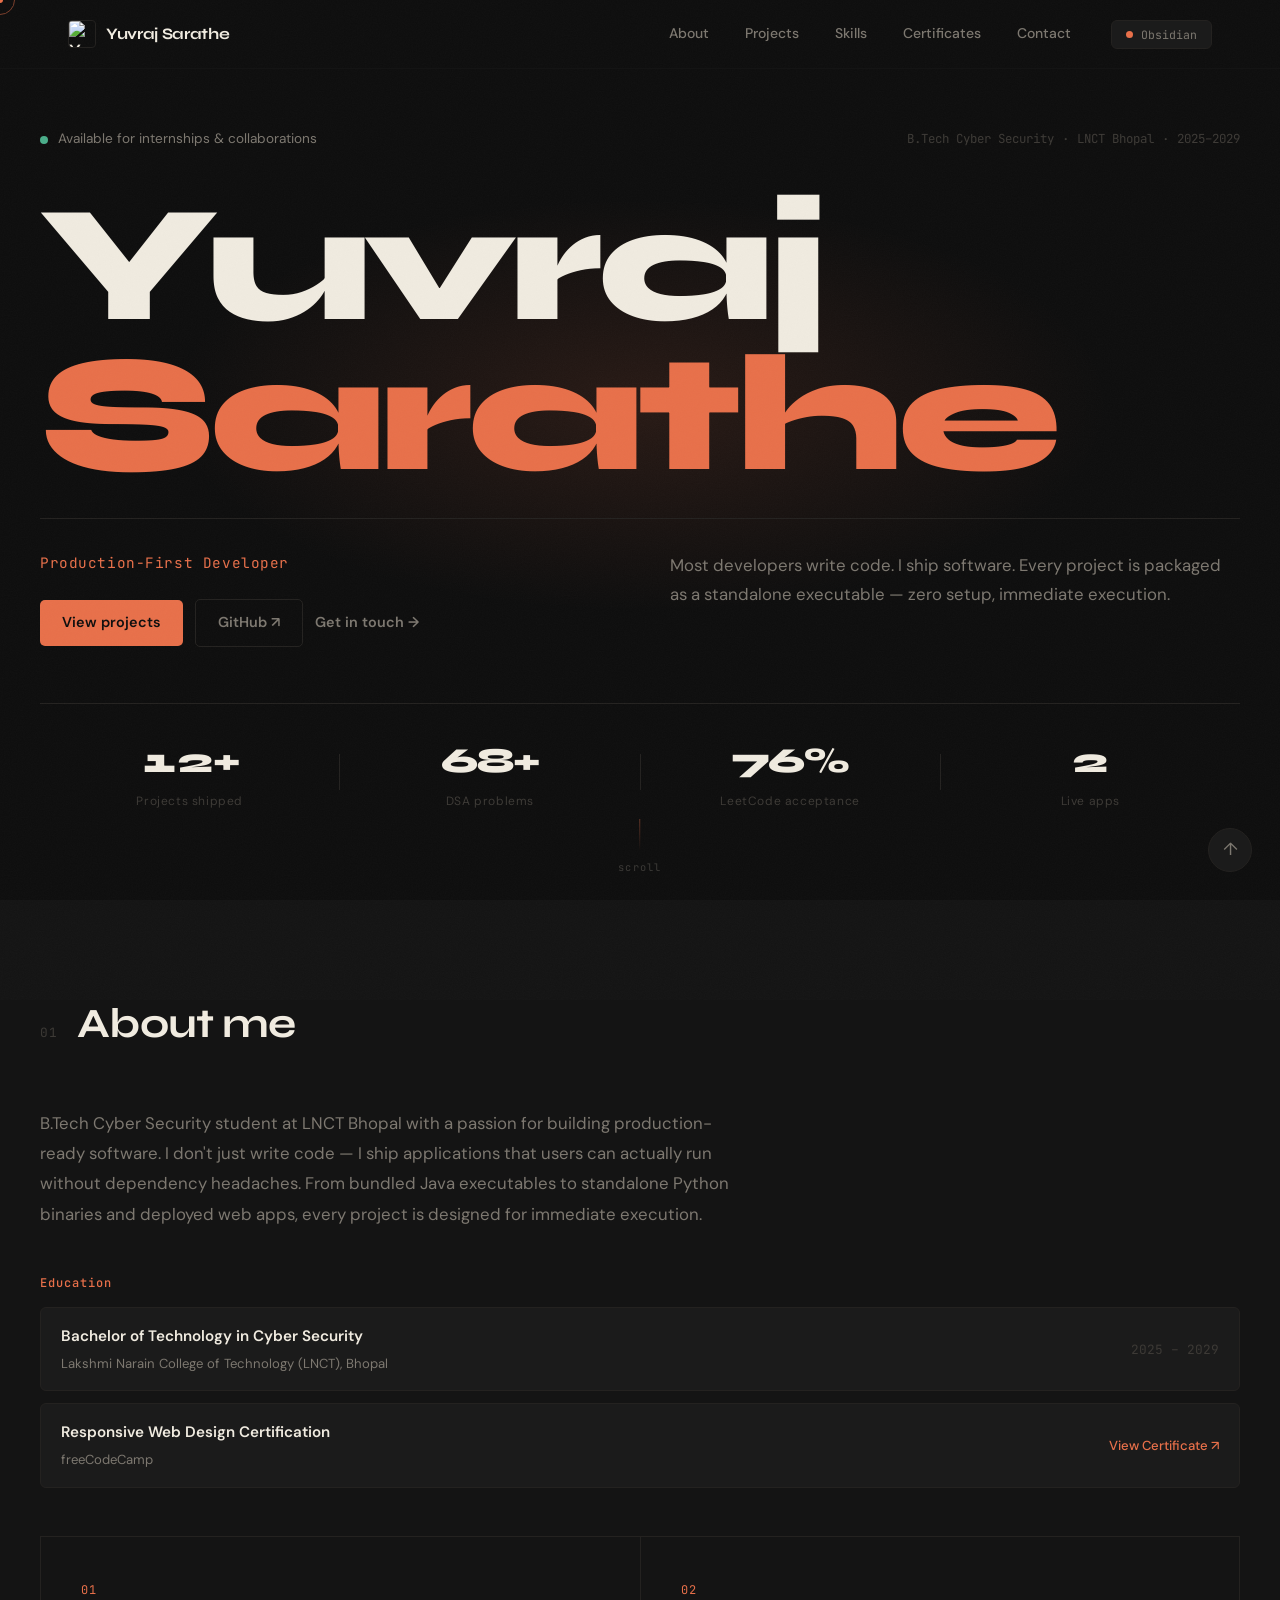
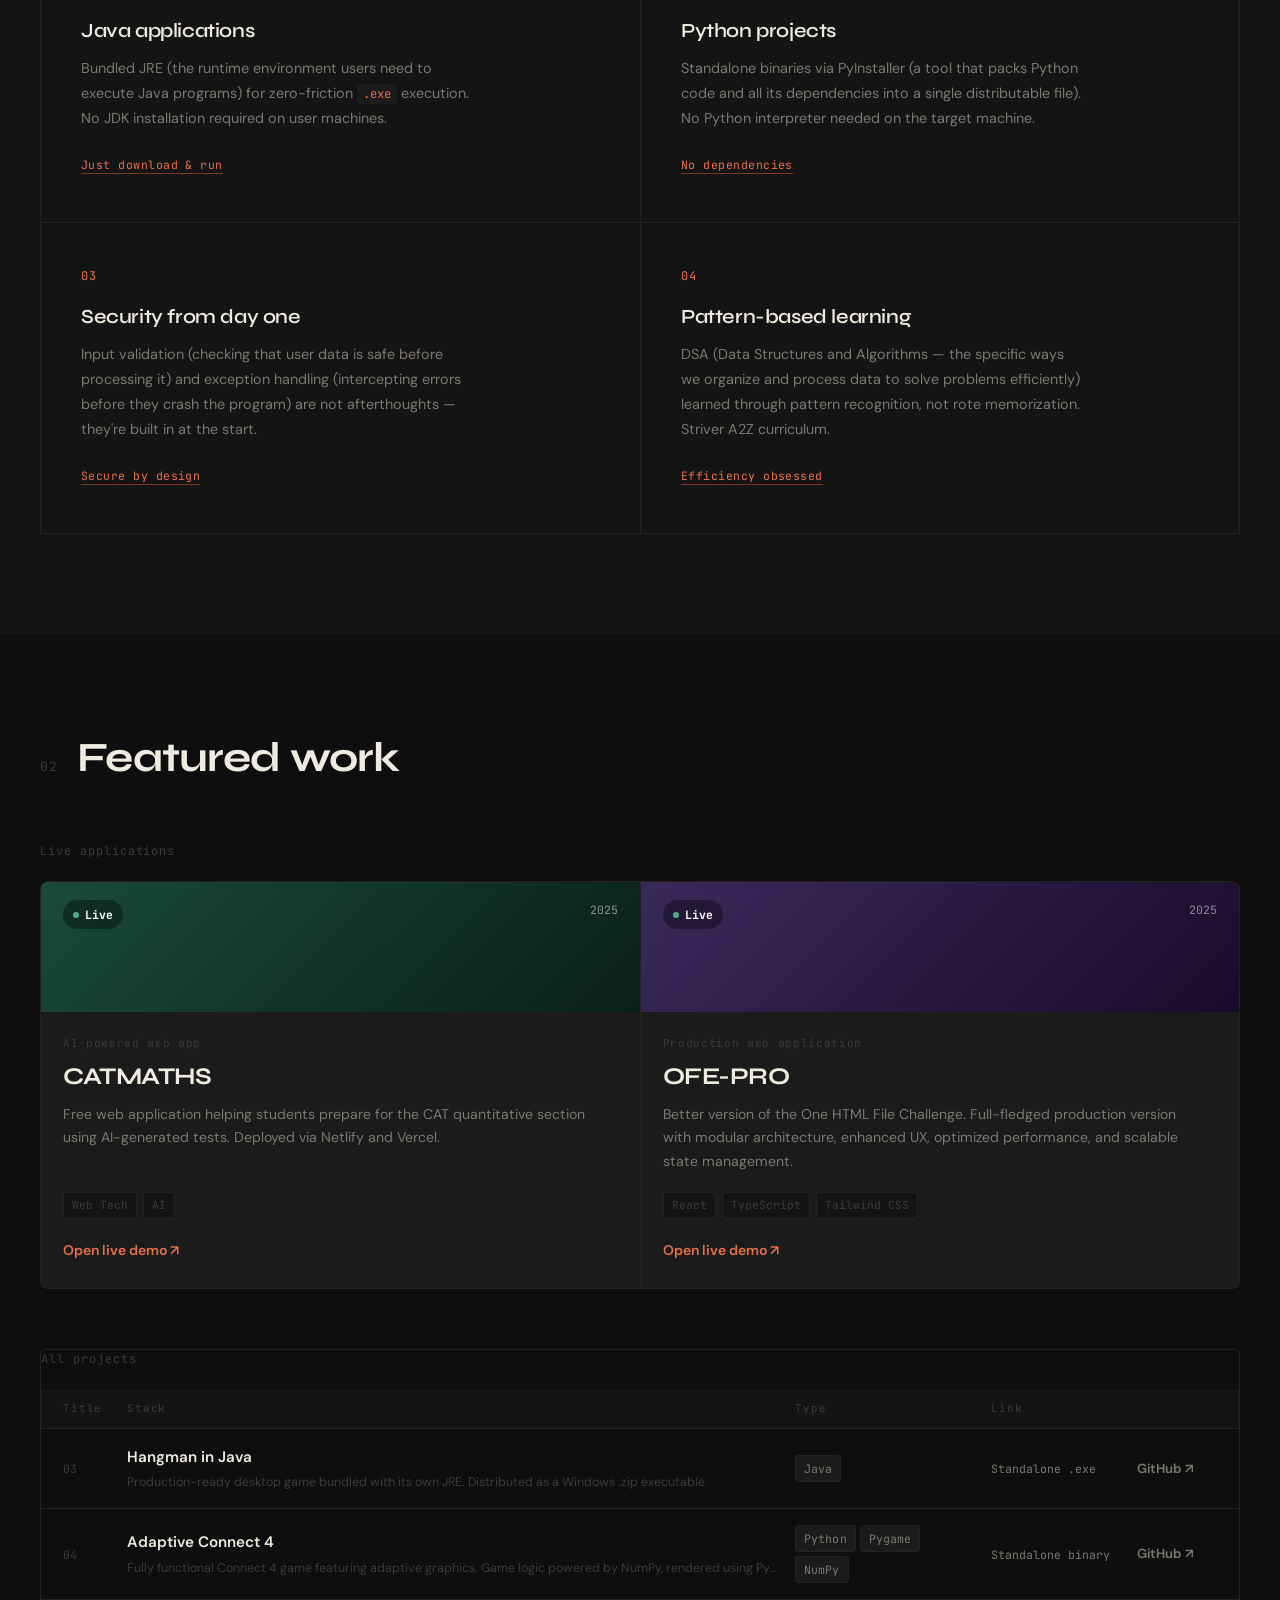
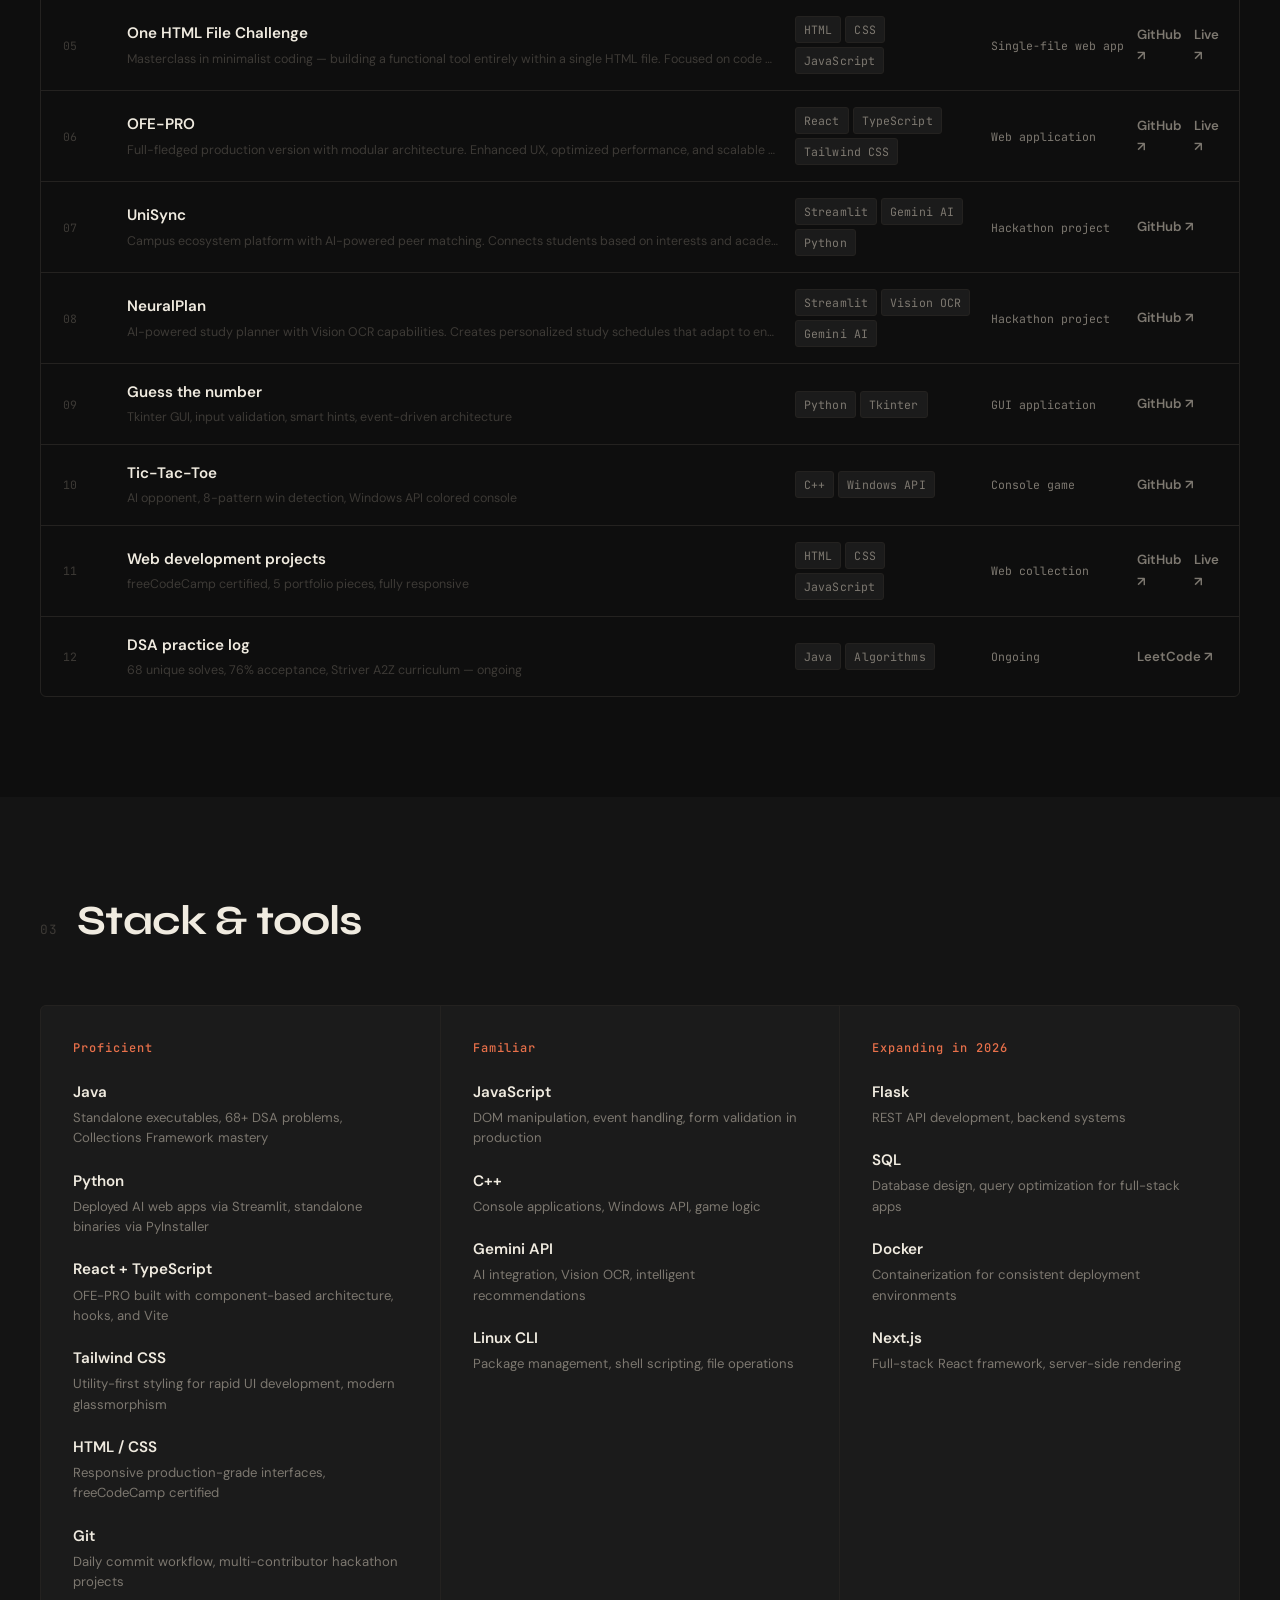
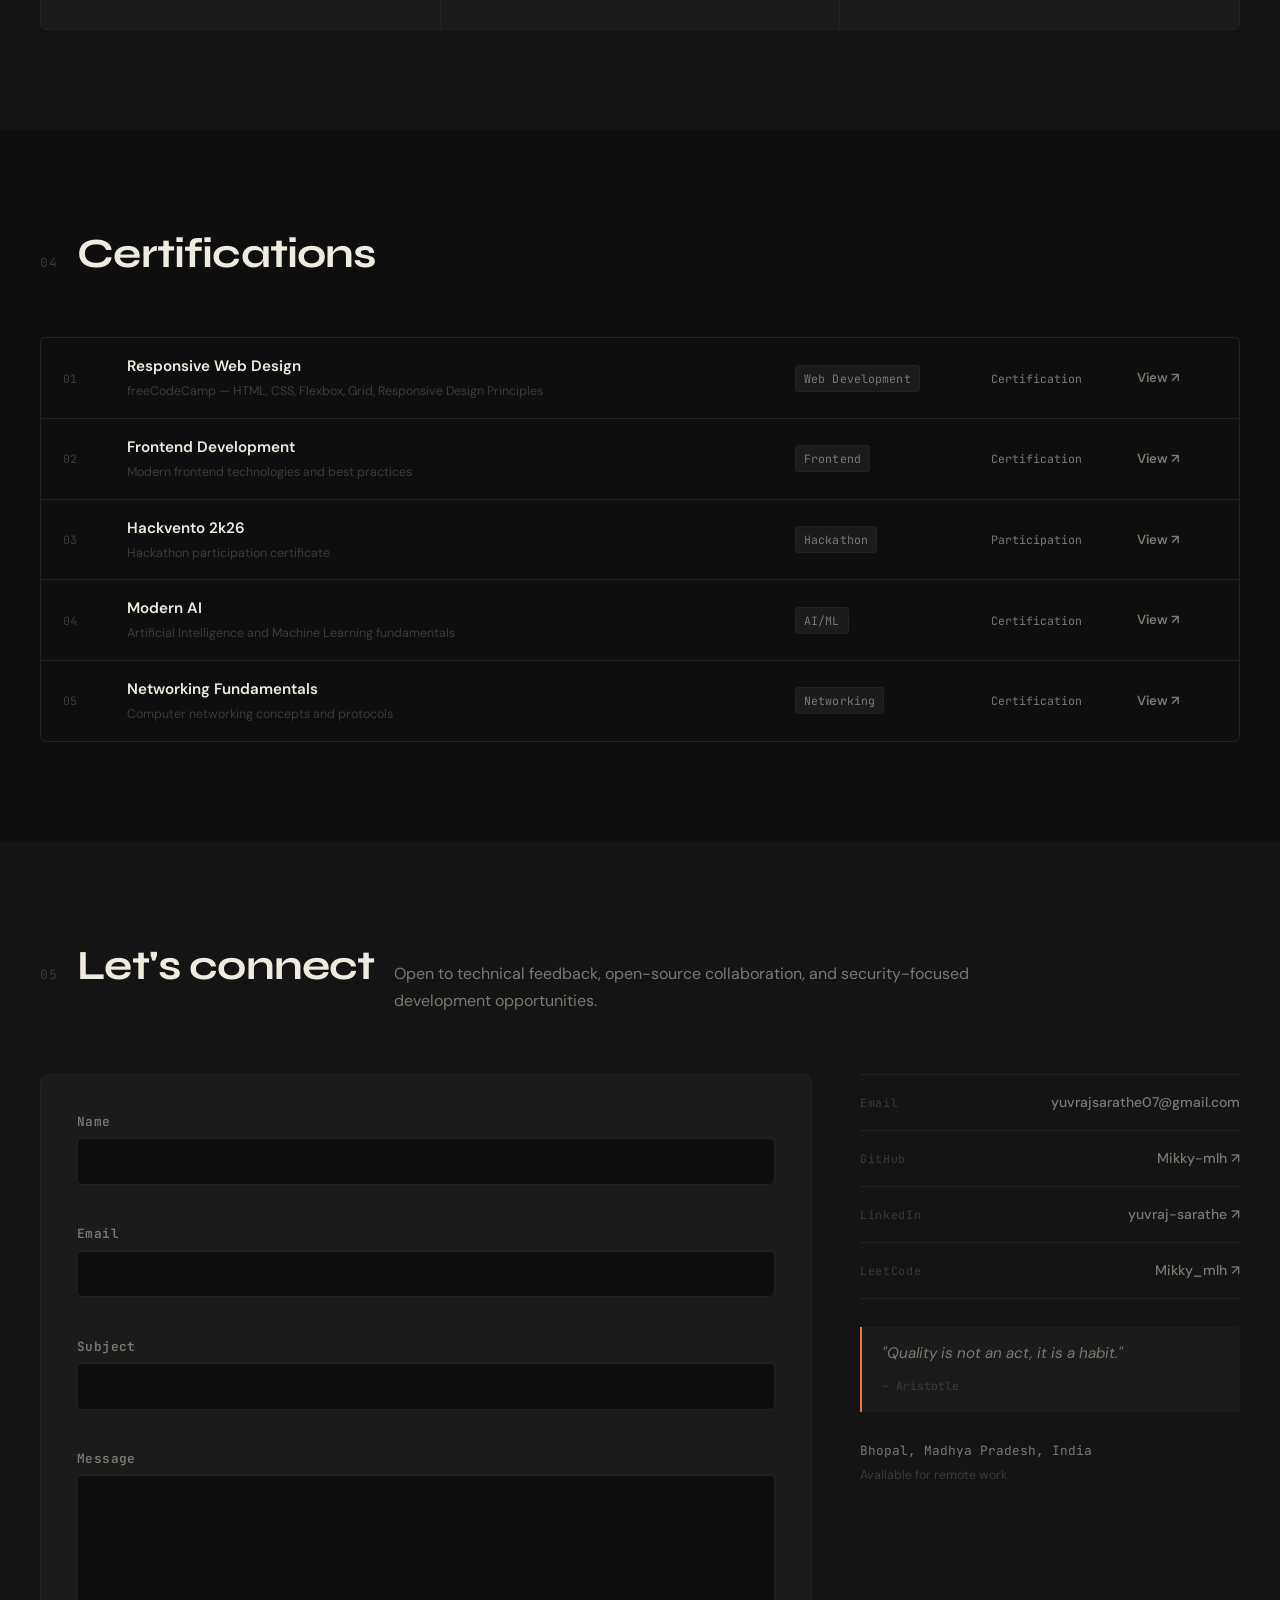
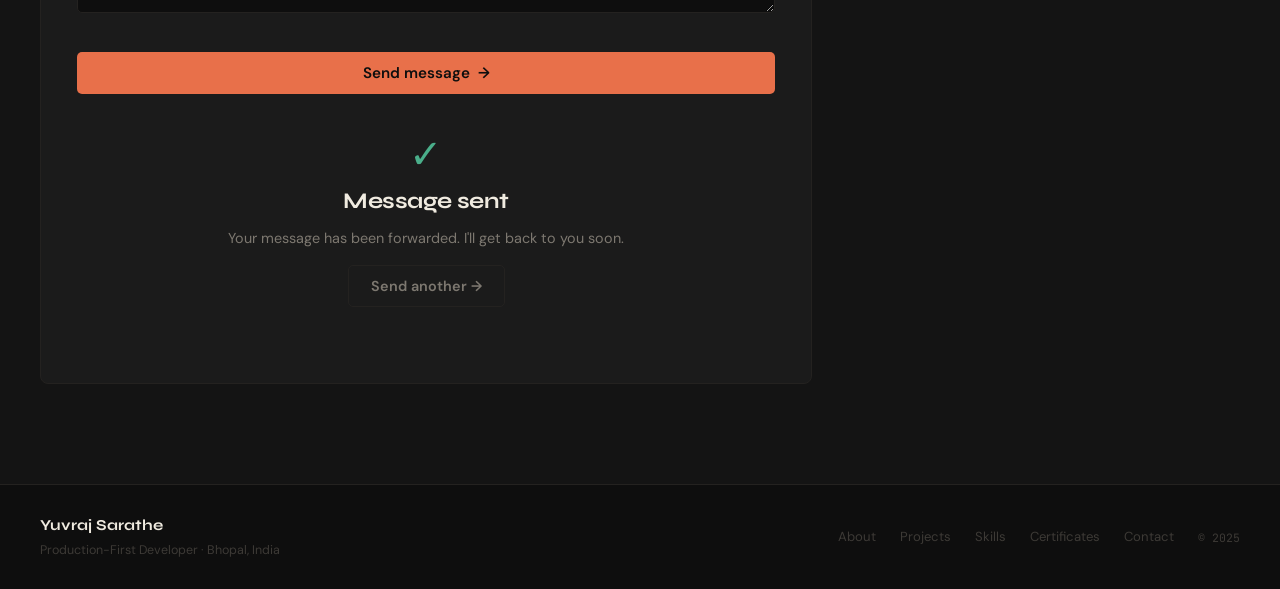
==== commit 6d09ce61: "website update" ====
--- a/index.html
+++ b/index.html
@@ -20,6 +20,7 @@
     <link rel="preconnect" href="https://fonts.gstatic.com" crossorigin>
     <link href="https://fonts.googleapis.com/css2?family=Syne:wght@400;500;600;700;800&family=DM+Sans:ital,opsz,wght@0,9..40,300;0,9..40,400;0,9..40,500;0,9..40,600;1,9..40,300;1,9..40,400&family=JetBrains+Mono:wght@300;400;500&family=Space+Mono:ital,wght@0,400;0,700;1,400&family=Playfair+Display:ital,wght@0,400;0,600;0,700;1,400;1,600&display=swap" rel="stylesheet">
     <link rel="stylesheet" href="style.css">
+    <link rel="sitemap" type="application/xml" title="Sitemap" href="/sitemap.xml">
 </head>
 <body>
     <!-- Skip to content for keyboard users -->
@@ -47,7 +48,7 @@
                 <a href="#about" class="nav-link" role="listitem">About</a>
                 <a href="#projects" class="nav-link" role="listitem">Projects</a>
                 <a href="#skills" class="nav-link" role="listitem">Skills</a>
-                <a href="#roadmap" class="nav-link" role="listitem">Roadmap</a>
+                <a href="#certificates" class="nav-link" role="listitem">Certificates</a>
                 <a href="#contact" class="nav-link" role="listitem">Contact</a>
             </div>
 
@@ -68,7 +69,7 @@
             <a href="#about" class="mobile-link" role="menuitem">About</a>
             <a href="#projects" class="mobile-link" role="menuitem">Projects</a>
             <a href="#skills" class="mobile-link" role="menuitem">Skills</a>
-            <a href="#roadmap" class="mobile-link" role="menuitem">Roadmap</a>
+            <a href="#certificates" class="mobile-link" role="menuitem">Certificates</a>
             <a href="#contact" class="mobile-link" role="menuitem">Contact</a>
         </div>
     </nav>
@@ -113,7 +114,7 @@
 
                 <div class="hero-stats" data-animate="fade-up" data-delay="5">
                     <div class="stat-item">
-                        <span class="stat-num">6+</span>
+                        <span class="stat-num">12+</span>
                         <span class="stat-label">Projects shipped</span>
                     </div>
                     <div class="stat-sep" aria-hidden="true"></div>
@@ -129,7 +130,7 @@
                     <div class="stat-sep" aria-hidden="true"></div>
                     <div class="stat-item">
                         <span class="stat-num">2</span>
-                        <span class="stat-label">Live AI apps</span>
+                        <span class="stat-label">Live apps</span>
                     </div>
                 </div>
 
@@ -140,15 +141,46 @@
             </div>
         </header>
 
-        <!-- ═══════════════ APPROACH ═══════════════ -->
+        <!-- ═══════════════ ABOUT ═══════════════ -->
         <section id="about" class="section approach-section">
             <div class="section-inner">
                 <div class="section-header" data-animate="fade-up">
                     <span class="section-num" aria-hidden="true">01</span>
-                    <h2 class="section-heading">The production-first difference</h2>
-                </div>
-
-                <div class="approach-grid">
+                    <h2 class="section-heading">About me</h2>
+                </div>
+
+                <div class="about-intro" data-animate="fade-up" data-delay="1">
+                    <p class="about-bio">
+                        B.Tech Cyber Security student at LNCT Bhopal with a passion for building production-ready software. 
+                        I don't just write code — I ship applications that users can actually run without dependency headaches. 
+                        From bundled Java executables to standalone Python binaries and deployed web apps, every project is 
+                        designed for immediate execution.
+                    </p>
+                </div>
+
+                <div class="education-block" data-animate="fade-up" data-delay="2">
+                    <h3 class="education-title">Education</h3>
+                    <div class="education-card">
+                        <div class="edu-main">
+                            <strong class="edu-degree">Bachelor of Technology in Cyber Security</strong>
+                            <span class="edu-school">Lakshmi Narain College of Technology (LNCT), Bhopal</span>
+                        </div>
+                        <div class="edu-meta">
+                            <span class="edu-year mono">2025 – 2029</span>
+                        </div>
+                    </div>
+                    <div class="education-card">
+                        <div class="edu-main">
+                            <strong class="edu-degree">Responsive Web Design Certification</strong>
+                            <span class="edu-school">freeCodeCamp</span>
+                        </div>
+                        <div class="edu-meta">
+                            <a href="https://www.freecodecamp.org/certification/mikky-mlh/responsive-web-design" target="_blank" rel="noopener noreferrer" class="edu-link">View Certificate ↗</a>
+                        </div>
+                    </div>
+                </div>
+
+                <div class="approach-grid" data-animate="fade-up" data-delay="3">
                     <div class="approach-item" data-animate="fade-up" data-delay="1">
                         <span class="approach-num" aria-hidden="true">01</span>
                         <h3>Java applications</h3>
@@ -188,7 +220,7 @@
                     <h2 class="section-heading">Featured work</h2>
                 </div>
 
-                <!-- Featured hackathon projects -->
+                <!-- Featured projects -->
                 <div class="featured-block" data-animate="fade-up" data-delay="1">
                     <p class="featured-label">Live applications</p>
                     <div class="featured-grid">
@@ -201,20 +233,19 @@
                                 <span class="fc-year">2025</span>
                             </div>
                             <div class="featured-card-body">
-                                <span class="fc-type">Hackathon project</span>
-                                <h3 class="fc-title">UniSync</h3>
-                                <p class="fc-desc">Campus ecosystem platform with AI-powered peer matching. Connects students based on interests and academic goals using Google Gemini for intelligent recommendations.</p>
+                                <span class="fc-type">AI-powered web app</span>
+                                <h3 class="fc-title">CATMATHS</h3>
+                                <p class="fc-desc">Free web application helping students prepare for the CAT quantitative section using AI-generated tests. Deployed via Netlify and Vercel.</p>
                                 <div class="fc-tech">
-                                    <span>Streamlit</span>
-                                    <span>Gemini AI</span>
-                                    <span>Python</span>
+                                    <span>Web Tech</span>
+                                    <span>AI</span>
                                 </div>
-                                <a href="https://unisync.streamlit.app/" target="_blank" rel="noopener noreferrer" class="fc-link">Open live demo ↗</a>
+                                <a href="https://catmaths.vercel.app/" target="_blank" rel="noopener noreferrer" class="fc-link">Open live demo ↗</a>
                             </div>
                         </article>
 
                         <article class="featured-card">
-                            <div class="featured-card-top fc-top-2">
+                            <div class="featured-card-top fc-top-3">
                                 <div class="fc-live">
                                     <span class="live-dot" aria-label="Live"></span>
                                     Live
@@ -222,15 +253,15 @@
                                 <span class="fc-year">2025</span>
                             </div>
                             <div class="featured-card-body">
-                                <span class="fc-type">Hackathon project</span>
-                                <h3 class="fc-title">NeuralPlan</h3>
-                                <p class="fc-desc">AI-powered study planner with Vision OCR capabilities. Creates personalized study schedules that adapt to energy levels and learning patterns using Gemini Vision.</p>
+                                <span class="fc-type">Production web application</span>
+                                <h3 class="fc-title">OFE-PRO</h3>
+                                <p class="fc-desc">Better version of the One HTML File Challenge. Full-fledged production version with modular architecture, enhanced UX, optimized performance, and scalable state management.</p>
                                 <div class="fc-tech">
-                                    <span>Streamlit</span>
-                                    <span>Vision OCR</span>
-                                    <span>Gemini AI</span>
+                                    <span>React</span>
+                                    <span>TypeScript</span>
+                                    <span>Tailwind CSS</span>
                                 </div>
-                                <a href="https://neuralplan.streamlit.app/" target="_blank" rel="noopener noreferrer" class="fc-link">Open live demo ↗</a>
+                                <a href="https://ofe-pro.vercel.app/" target="_blank" rel="noopener noreferrer" class="fc-link">Open live demo ↗</a>
                             </div>
                         </article>
                     </div>
@@ -249,12 +280,11 @@
                     <article class="project-row">
                         <span class="pr-num" aria-hidden="true">03</span>
                         <div class="pr-info">
-                            <strong class="pr-title">Hangman game</strong>
-                            <span class="pr-sub">2000+ word database, ANSI color interface, bundled JRE</span>
+                            <strong class="pr-title">Hangman in Java</strong>
+                            <span class="pr-sub">Production-ready desktop game bundled with its own JRE. Distributed as a Windows .zip executable.</span>
                         </div>
                         <div class="pr-stack">
                             <span class="tag">Java</span>
-                            <span class="tag">JAR packaging</span>
                         </div>
                         <span class="pr-type">Standalone .exe</span>
                         <a href="https://github.com/Mikky-mlh/Hangman-in-Java" target="_blank" rel="noopener noreferrer" class="pr-link" aria-label="Hangman game source on GitHub">GitHub ↗</a>
@@ -263,8 +293,8 @@
                     <article class="project-row">
                         <span class="pr-num" aria-hidden="true">04</span>
                         <div class="pr-info">
-                            <strong class="pr-title">Connect Four</strong>
-                            <span class="pr-sub">O(1) win detection algorithm, Pygame graphics, NumPy board management</span>
+                            <strong class="pr-title">Adaptive Connect 4</strong>
+                            <span class="pr-sub">Fully functional Connect 4 game featuring adaptive graphics. Game logic powered by NumPy, rendered using Pygame.</span>
                         </div>
                         <div class="pr-stack">
                             <span class="tag">Python</span>
@@ -278,48 +308,117 @@
                     <article class="project-row">
                         <span class="pr-num" aria-hidden="true">05</span>
                         <div class="pr-info">
-                            <strong class="pr-title">Guess the number</strong>
-                            <span class="pr-sub">Tkinter GUI, input validation, smart hints, event-driven architecture</span>
-                        </div>
-                        <div class="pr-stack">
-                            <span class="tag">Python</span>
-                            <span class="tag">Tkinter</span>
-                        </div>
-                        <span class="pr-type">GUI application</span>
-                        <a href="https://github.com/Mikky-mlh/GuessTheNumberGame" target="_blank" rel="noopener noreferrer" class="pr-link" aria-label="Guess the Number source on GitHub">GitHub ↗</a>
-                    </article>
-
-                    <article class="project-row">
-                        <span class="pr-num" aria-hidden="true">06</span>
-                        <div class="pr-info">
-                            <strong class="pr-title">Tic-Tac-Toe</strong>
-                            <span class="pr-sub">AI opponent, 8-pattern win detection, Windows API colored console</span>
-                        </div>
-                        <div class="pr-stack">
-                            <span class="tag">C++</span>
-                            <span class="tag">Windows API</span>
-                        </div>
-                        <span class="pr-type">Console game</span>
-                        <a href="https://github.com/Mikky-mlh/Tic-Tac-Toe-in-CPP" target="_blank" rel="noopener noreferrer" class="pr-link" aria-label="Tic-Tac-Toe source on GitHub">GitHub ↗</a>
-                    </article>
-
-                    <article class="project-row">
-                        <span class="pr-num" aria-hidden="true">07</span>
-                        <div class="pr-info">
-                            <strong class="pr-title">Web development projects</strong>
-                            <span class="pr-sub">freeCodeCamp certified, 5 portfolio pieces, fully responsive</span>
+                            <strong class="pr-title">One HTML File Challenge</strong>
+                            <span class="pr-sub">Masterclass in minimalist coding — building a functional tool entirely within a single HTML file. Focused on code density and zero external dependencies.</span>
                         </div>
                         <div class="pr-stack">
                             <span class="tag">HTML</span>
                             <span class="tag">CSS</span>
                             <span class="tag">JavaScript</span>
                         </div>
+                        <span class="pr-type">Single-file web app</span>
+                        <span class="pr-links">
+                            <a href="https://github.com/Mikky-mlh/OFE" target="_blank" rel="noopener noreferrer" class="pr-link" aria-label="OFE source on GitHub">GitHub ↗</a>
+                            <a href="https://mikky-mlh.github.io/OFE/" target="_blank" rel="noopener noreferrer" class="pr-link" aria-label="OFE live demo">Live ↗</a>
+                        </span>
+                    </article>
+
+                    <article class="project-row">
+                        <span class="pr-num" aria-hidden="true">06</span>
+                        <div class="pr-info">
+                            <strong class="pr-title">OFE-PRO</strong>
+                            <span class="pr-sub">Full-fledged production version with modular architecture. Enhanced UX, optimized performance, and scalable state management.</span>
+                        </div>
+                        <div class="pr-stack">
+                            <span class="tag">React</span>
+                            <span class="tag">TypeScript</span>
+                            <span class="tag">Tailwind CSS</span>
+                        </div>
+                        <span class="pr-type">Web application</span>
+                        <span class="pr-links">
+                            <a href="https://github.com/Mikky-mlh/OFE-PRO" target="_blank" rel="noopener noreferrer" class="pr-link" aria-label="OFE-PRO source on GitHub">GitHub ↗</a>
+                            <a href="https://ofe-pro.vercel.app/" target="_blank" rel="noopener noreferrer" class="pr-link" aria-label="OFE-PRO live demo">Live ↗</a>
+                        </span>
+                    </article>
+
+                    <article class="project-row">
+                        <span class="pr-num" aria-hidden="true">07</span>
+                        <div class="pr-info">
+                            <strong class="pr-title">UniSync</strong>
+                            <span class="pr-sub">Campus ecosystem platform with AI-powered peer matching. Connects students based on interests and academic goals using Google Gemini for intelligent recommendations.</span>
+                        </div>
+                        <div class="pr-stack">
+                            <span class="tag">Streamlit</span>
+                            <span class="tag">Gemini AI</span>
+                            <span class="tag">Python</span>
+                        </div>
+                        <span class="pr-type">Hackathon project</span>
+                        <a href="https://github.com/Mikky-mlh/Unisync" target="_blank" rel="noopener noreferrer" class="pr-link" aria-label="UniSync source on GitHub">GitHub ↗</a>
+                    </article>
+
+                    <article class="project-row">
+                        <span class="pr-num" aria-hidden="true">08</span>
+                        <div class="pr-info">
+                            <strong class="pr-title">NeuralPlan</strong>
+                            <span class="pr-sub">AI-powered study planner with Vision OCR capabilities. Creates personalized study schedules that adapt to energy levels and learning patterns using Gemini Vision.</span>
+                        </div>
+                        <div class="pr-stack">
+                            <span class="tag">Streamlit</span>
+                            <span class="tag">Vision OCR</span>
+                            <span class="tag">Gemini AI</span>
+                        </div>
+                        <span class="pr-type">Hackathon project</span>
+                        <a href="https://github.com/Mikky-mlh/NeuralPlan" target="_blank" rel="noopener noreferrer" class="pr-link" aria-label="NeuralPlan source on GitHub">GitHub ↗</a>
+                    </article>
+
+                    <article class="project-row">
+                        <span class="pr-num" aria-hidden="true">09</span>
+                        <div class="pr-info">
+                            <strong class="pr-title">Guess the number</strong>
+                            <span class="pr-sub">Tkinter GUI, input validation, smart hints, event-driven architecture</span>
+                        </div>
+                        <div class="pr-stack">
+                            <span class="tag">Python</span>
+                            <span class="tag">Tkinter</span>
+                        </div>
+                        <span class="pr-type">GUI application</span>
+                        <a href="https://github.com/Mikky-mlh/GuessTheNumberGame" target="_blank" rel="noopener noreferrer" class="pr-link" aria-label="Guess the Number source on GitHub">GitHub ↗</a>
+                    </article>
+
+                    <article class="project-row">
+                        <span class="pr-num" aria-hidden="true">10</span>
+                        <div class="pr-info">
+                            <strong class="pr-title">Tic-Tac-Toe</strong>
+                            <span class="pr-sub">AI opponent, 8-pattern win detection, Windows API colored console</span>
+                        </div>
+                        <div class="pr-stack">
+                            <span class="tag">C++</span>
+                            <span class="tag">Windows API</span>
+                        </div>
+                        <span class="pr-type">Console game</span>
+                        <a href="https://github.com/Mikky-mlh/Tic-Tac-Toe-in-CPP" target="_blank" rel="noopener noreferrer" class="pr-link" aria-label="Tic-Tac-Toe source on GitHub">GitHub ↗</a>
+                    </article>
+
+                    <article class="project-row">
+                        <span class="pr-num" aria-hidden="true">11</span>
+                        <div class="pr-info">
+                            <strong class="pr-title">Web development projects</strong>
+                            <span class="pr-sub">freeCodeCamp certified, 5 portfolio pieces, fully responsive</span>
+                        </div>
+                        <div class="pr-stack">
+                            <span class="tag">HTML</span>
+                            <span class="tag">CSS</span>
+                            <span class="tag">JavaScript</span>
+                        </div>
                         <span class="pr-type">Web collection</span>
-                        <a href="https://mikky-mlh.github.io/Web-Projects/" target="_blank" rel="noopener noreferrer" class="pr-link" aria-label="Web Projects live demo">Live ↗</a>
-                    </article>
-
-                    <article class="project-row">
-                        <span class="pr-num" aria-hidden="true">08</span>
+                        <span class="pr-links">
+                            <a href="https://github.com/Mikky-mlh/Web-Projects" target="_blank" rel="noopener noreferrer" class="pr-link" aria-label="Web Projects source on GitHub">GitHub ↗</a>
+                            <a href="https://mikky-mlh.github.io/Web-Projects/" target="_blank" rel="noopener noreferrer" class="pr-link" aria-label="Web Projects live demo">Live ↗</a>
+                        </span>
+                    </article>
+
+                    <article class="project-row">
+                        <span class="pr-num" aria-hidden="true">12</span>
                         <div class="pr-info">
                             <strong class="pr-title">DSA practice log</strong>
                             <span class="pr-sub">68 unique solves, 76% acceptance, Striver A2Z curriculum — ongoing</span>
@@ -356,6 +455,14 @@
                                 <span class="skill-note">Deployed AI web apps via Streamlit, standalone binaries via PyInstaller</span>
                             </li>
                             <li>
+                                <strong class="skill-name">React + TypeScript</strong>
+                                <span class="skill-note">OFE-PRO built with component-based architecture, hooks, and Vite</span>
+                            </li>
+                            <li>
+                                <strong class="skill-name">Tailwind CSS</strong>
+                                <span class="skill-note">Utility-first styling for rapid UI development, modern glassmorphism</span>
+                            </li>
+                            <li>
                                 <strong class="skill-name">HTML / CSS</strong>
                                 <span class="skill-note">Responsive production-grade interfaces, freeCodeCamp certified</span>
                             </li>
@@ -389,15 +496,11 @@
                     </div>
 
                     <div class="skills-col" data-animate="fade-up" data-delay="3">
-                        <h3 class="skills-col-title">Learning in 2026</h3>
+                        <h3 class="skills-col-title">Expanding in 2026</h3>
                         <ul class="skills-list">
                             <li>
-                                <strong class="skill-name">React</strong>
-                                <span class="skill-note">Component-based architecture, state management (Q1 2026)</span>
-                            </li>
-                            <li>
                                 <strong class="skill-name">Flask</strong>
-                                <span class="skill-note">REST API development, backend systems (Q2 2026)</span>
+                                <span class="skill-note">REST API development, backend systems</span>
                             </li>
                             <li>
                                 <strong class="skill-name">SQL</strong>
@@ -407,65 +510,90 @@
                                 <strong class="skill-name">Docker</strong>
                                 <span class="skill-note">Containerization for consistent deployment environments</span>
                             </li>
+                            <li>
+                                <strong class="skill-name">Next.js</strong>
+                                <span class="skill-note">Full-stack React framework, server-side rendering</span>
+                            </li>
                         </ul>
                     </div>
                 </div>
             </div>
         </section>
 
-        <!-- ═══════════════ ROADMAP ═══════════════ -->
-        <section id="roadmap" class="section roadmap-section">
+        <!-- ═══════════════ CERTIFICATES ═══════════════ -->
+        <section id="certificates" class="section certificates-section">
             <div class="section-inner">
                 <div class="section-header" data-animate="fade-up">
                     <span class="section-num" aria-hidden="true">04</span>
-                    <h2 class="section-heading">Engineering milestones</h2>
-                </div>
-
-                <ol class="timeline" data-animate="fade-up" data-delay="1">
-                    <li class="timeline-item timeline-item--active">
-                        <div class="timeline-marker" aria-hidden="true">
-                            <span class="tm-dot"></span>
-                        </div>
-                        <div class="timeline-content">
-                            <span class="tl-date">Q1–Q2 2026 — Now</span>
-                            <h3>JavaScript deep-dive</h3>
-                            <p>Advanced DOM manipulation, ES6+ features, and modern JavaScript patterns via javascript.info. Alongside: Flask backend fundamentals.</p>
-                        </div>
-                    </li>
-
-                    <li class="timeline-item">
-                        <div class="timeline-marker" aria-hidden="true">
-                            <span class="tm-dot"></span>
-                        </div>
-                        <div class="timeline-content">
-                            <span class="tl-date">2027</span>
-                            <h3>First internship</h3>
-                            <p>React frontend, SQL databases, cloud deployment basics. Target: securing a software engineering or security internship.</p>
-                        </div>
-                    </li>
-
-                    <li class="timeline-item">
-                        <div class="timeline-marker" aria-hidden="true">
-                            <span class="tm-dot"></span>
-                        </div>
-                        <div class="timeline-content">
-                            <span class="tl-date">May 2028</span>
-                            <h3>Full-time role secured</h3>
-                            <p>Production-grade applications, security-focused development, entry-level industry engineering position before graduation.</p>
-                        </div>
-                    </li>
-
-                    <li class="timeline-item">
-                        <div class="timeline-marker" aria-hidden="true">
-                            <span class="tm-dot"></span>
-                        </div>
-                        <div class="timeline-content">
-                            <span class="tl-date">May 2029</span>
-                            <h3>Graduate &amp; move out</h3>
-                            <p>B.Tech Cyber Security complete. High-scale engineering, system design, independently established.</p>
-                        </div>
-                    </li>
-                </ol>
+                    <h2 class="section-heading">Certifications</h2>
+                </div>
+
+                <div class="project-list" data-animate="fade-up" data-delay="1">
+                    <article class="project-row">
+                        <span class="pr-num" aria-hidden="true">01</span>
+                        <div class="pr-info">
+                            <strong class="pr-title">Responsive Web Design</strong>
+                            <span class="pr-sub">freeCodeCamp — HTML, CSS, Flexbox, Grid, Responsive Design Principles</span>
+                        </div>
+                        <div class="pr-stack">
+                            <span class="tag">Web Development</span>
+                        </div>
+                        <span class="pr-type">Certification</span>
+                        <a href="https://www.freecodecamp.org/certification/mikky-mlh/responsive-web-design" target="_blank" rel="noopener noreferrer" class="pr-link" aria-label="View Certificate">View ↗</a>
+                    </article>
+
+                    <article class="project-row">
+                        <span class="pr-num" aria-hidden="true">02</span>
+                        <div class="pr-info">
+                            <strong class="pr-title">Frontend Development</strong>
+                            <span class="pr-sub">Modern frontend technologies and best practices</span>
+                        </div>
+                        <div class="pr-stack">
+                            <span class="tag">Frontend</span>
+                        </div>
+                        <span class="pr-type">Certification</span>
+                        <a href="My Files/Certificates/Frontend.png" target="_blank" rel="noopener noreferrer" class="pr-link" aria-label="View Certificate">View ↗</a>
+                    </article>
+
+                    <article class="project-row">
+                        <span class="pr-num" aria-hidden="true">03</span>
+                        <div class="pr-info">
+                            <strong class="pr-title">Hackvento 2k26</strong>
+                            <span class="pr-sub">Hackathon participation certificate</span>
+                        </div>
+                        <div class="pr-stack">
+                            <span class="tag">Hackathon</span>
+                        </div>
+                        <span class="pr-type">Participation</span>
+                        <a href="My Files/Certificates/Hackvento 2k26.png" target="_blank" rel="noopener noreferrer" class="pr-link" aria-label="View Certificate">View ↗</a>
+                    </article>
+
+                    <article class="project-row">
+                        <span class="pr-num" aria-hidden="true">04</span>
+                        <div class="pr-info">
+                            <strong class="pr-title">Modern AI</strong>
+                            <span class="pr-sub">Artificial Intelligence and Machine Learning fundamentals</span>
+                        </div>
+                        <div class="pr-stack">
+                            <span class="tag">AI/ML</span>
+                        </div>
+                        <span class="pr-type">Certification</span>
+                        <a href="My Files/Certificates/Modern AI.pdf" target="_blank" rel="noopener noreferrer" class="pr-link" aria-label="View Certificate">View ↗</a>
+                    </article>
+
+                    <article class="project-row">
+                        <span class="pr-num" aria-hidden="true">05</span>
+                        <div class="pr-info">
+                            <strong class="pr-title">Networking Fundamentals</strong>
+                            <span class="pr-sub">Computer networking concepts and protocols</span>
+                        </div>
+                        <div class="pr-stack">
+                            <span class="tag">Networking</span>
+                        </div>
+                        <span class="pr-type">Certification</span>
+                        <a href="My Files/Certificates/NetworkingCert.pdf" target="_blank" rel="noopener noreferrer" class="pr-link" aria-label="View Certificate">View ↗</a>
+                    </article>
+                </div>
             </div>
         </section>
 
@@ -565,6 +693,7 @@
                 <a href="#about">About</a>
                 <a href="#projects">Projects</a>
                 <a href="#skills">Skills</a>
+                <a href="#certificates">Certificates</a>
                 <a href="#contact">Contact</a>
             </nav>
             <span class="footer-copy mono">© 2025</span>
--- a/style.css
+++ b/style.css
@@ -727,9 +727,62 @@
 .tag:hover { border-color: var(--accent); color: var(--accent); }
 
 /* ═══════════════════════════════════════════════════════════
-   APPROACH SECTION
+   ABOUT SECTION
    ═══════════════════════════════════════════════════════════ */
 .approach-section { background: var(--bg-surf); }
+
+.about-intro {
+    max-width: 65ch;
+    margin-bottom: 48px;
+}
+.about-bio {
+    font-size: 1.05rem;
+    line-height: 1.8;
+    color: var(--text-2);
+}
+
+.education-block {
+    margin-bottom: 48px;
+}
+.education-title {
+    font-family: var(--font-mono);
+    font-size: 0.75rem;
+    letter-spacing: 0.08em;
+    color: var(--accent);
+    margin-bottom: 16px;
+    font-weight: 500;
+}
+.education-card {
+    display: flex;
+    justify-content: space-between;
+    align-items: center;
+    padding: 16px 20px;
+    background: var(--bg-card);
+    border: 1px solid var(--border);
+    border-radius: 6px;
+    margin-bottom: 12px;
+    transition: border-color 0.2s;
+}
+.education-card:hover { border-color: var(--border-h); }
+.edu-main { display: flex; flex-direction: column; gap: 4px; }
+.edu-degree {
+    font-size: 0.95rem;
+    font-weight: 600;
+    color: var(--text-1);
+}
+.edu-school {
+    font-size: 0.82rem;
+    color: var(--text-2);
+}
+.edu-meta { text-align: right; }
+.edu-year {
+    font-size: 0.8rem;
+    color: var(--text-3);
+}
+.edu-link {
+    font-size: 0.82rem;
+    font-weight: 500;
+}
 
 .approach-grid {
     display: grid;
@@ -834,6 +887,13 @@
 }
 [data-theme="manuscript"] .fc-top-2 {
     background: linear-gradient(135deg, #c8b0a0 0%, #b89880 100%);
+}
+
+.fc-top-3 {
+    background: linear-gradient(135deg, #3a2a5a 0%, #1a0a2a 100%);
+}
+[data-theme="manuscript"] .fc-top-3 {
+    background: linear-gradient(135deg, #d0c0c8 0%, #b8a0a8 100%);
 }
 
 .fc-live {
@@ -985,6 +1045,11 @@
     transition: color 0.2s;
 }
 .pr-link:hover { color: var(--accent); }
+.pr-links {
+    display: flex;
+    gap: 12px;
+    align-items: center;
+}
 
 /* ═══════════════════════════════════════════════════════════
    SKILLS SECTION
@@ -1028,6 +1093,48 @@
     font-size: 0.82rem;
     color: var(--text-2);
     line-height: 1.55;
+}
+
+/* ═══════════════════════════════════════════════════════════
+   GITHUB STATS SECTION
+   ═══════════════════════════════════════════════════════════ */
+.github-section { background: var(--bg); }
+
+.github-grid {
+    display: grid;
+    grid-template-columns: 1fr 1fr;
+    gap: 24px;
+    margin-bottom: 32px;
+}
+.github-card {
+    background: var(--bg-card);
+    border: 1px solid var(--border);
+    border-radius: 8px;
+    padding: 20px;
+    display: flex;
+    align-items: center;
+    justify-content: center;
+}
+.github-stats-img {
+    width: 100%;
+    height: auto;
+    border-radius: 4px;
+}
+
+.github-contribution {
+    background: var(--bg-card);
+    border: 1px solid var(--border);
+    border-radius: 8px;
+    padding: 24px;
+    display: flex;
+    align-items: center;
+    justify-content: center;
+}
+.github-contribution-img {
+    width: 100%;
+    max-width: 100%;
+    height: auto;
+    border-radius: 4px;
 }
 
 /* ═══════════════════════════════════════════════════════════
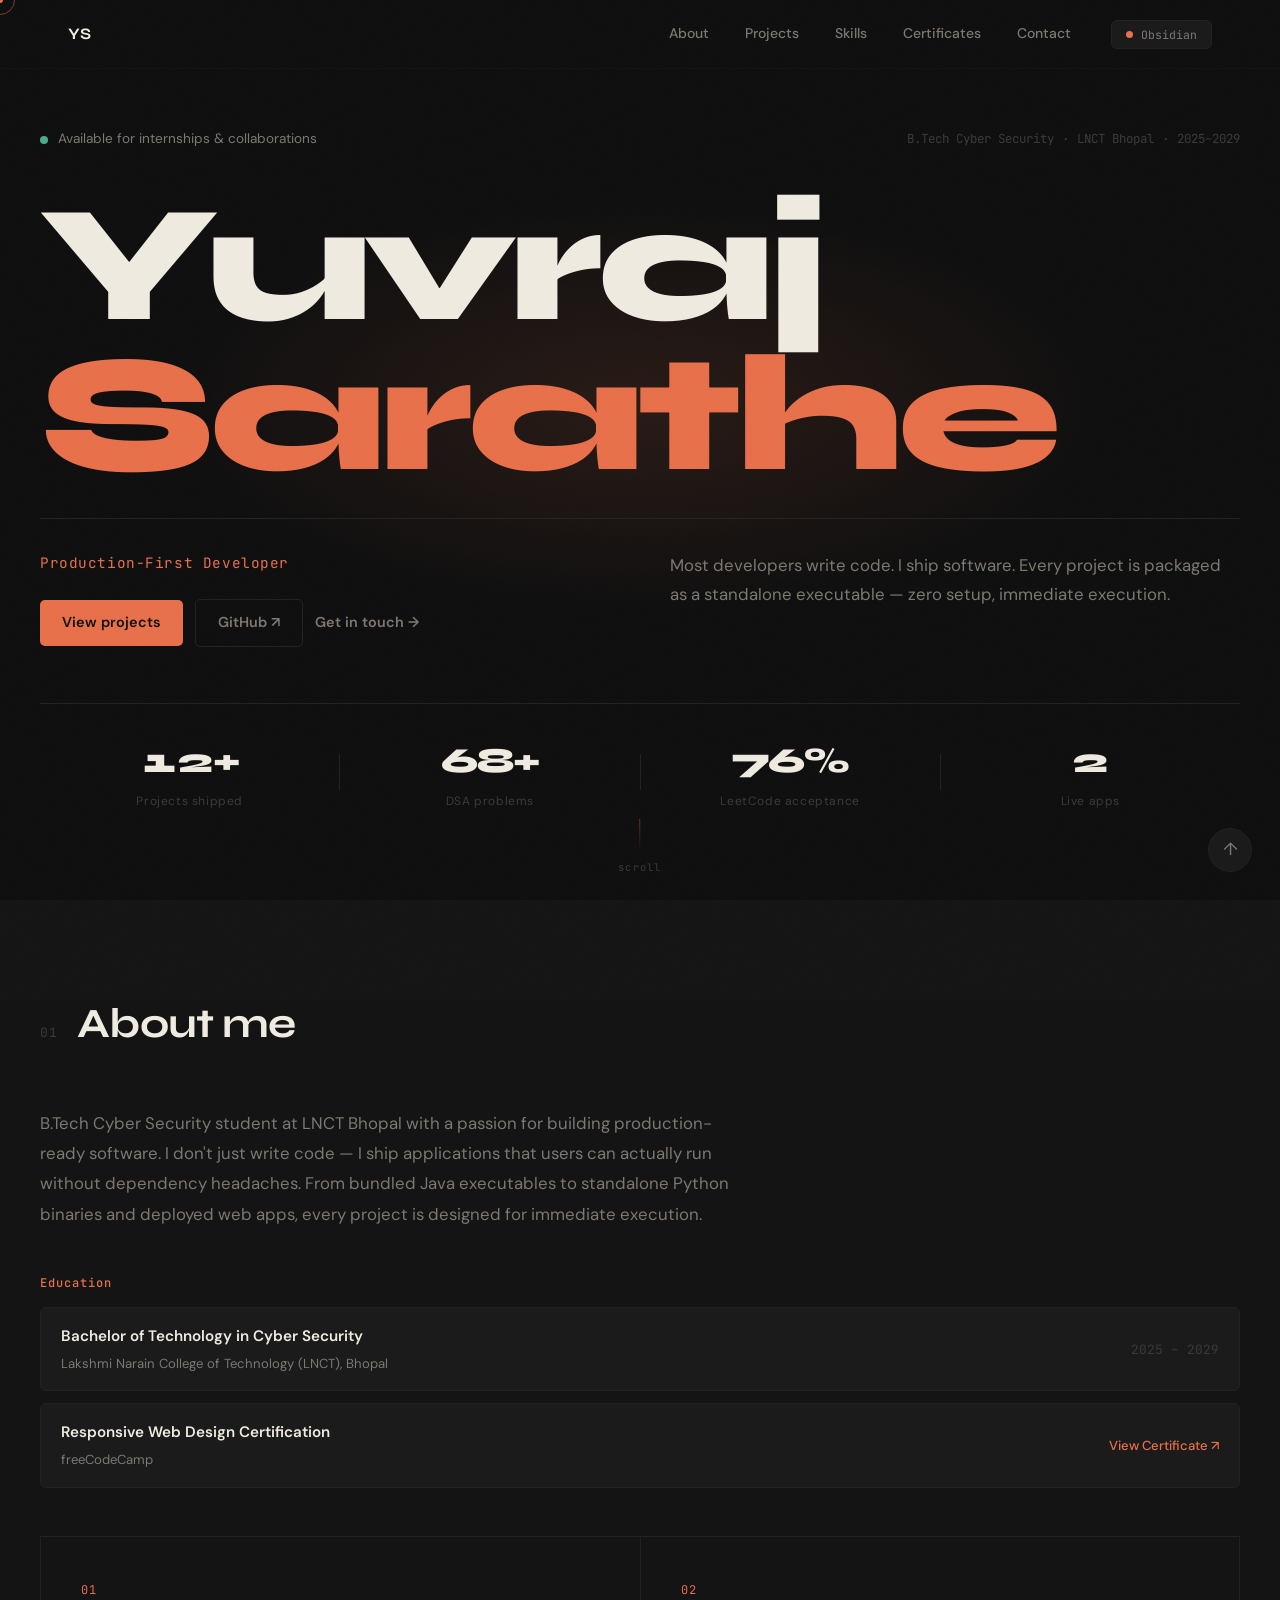
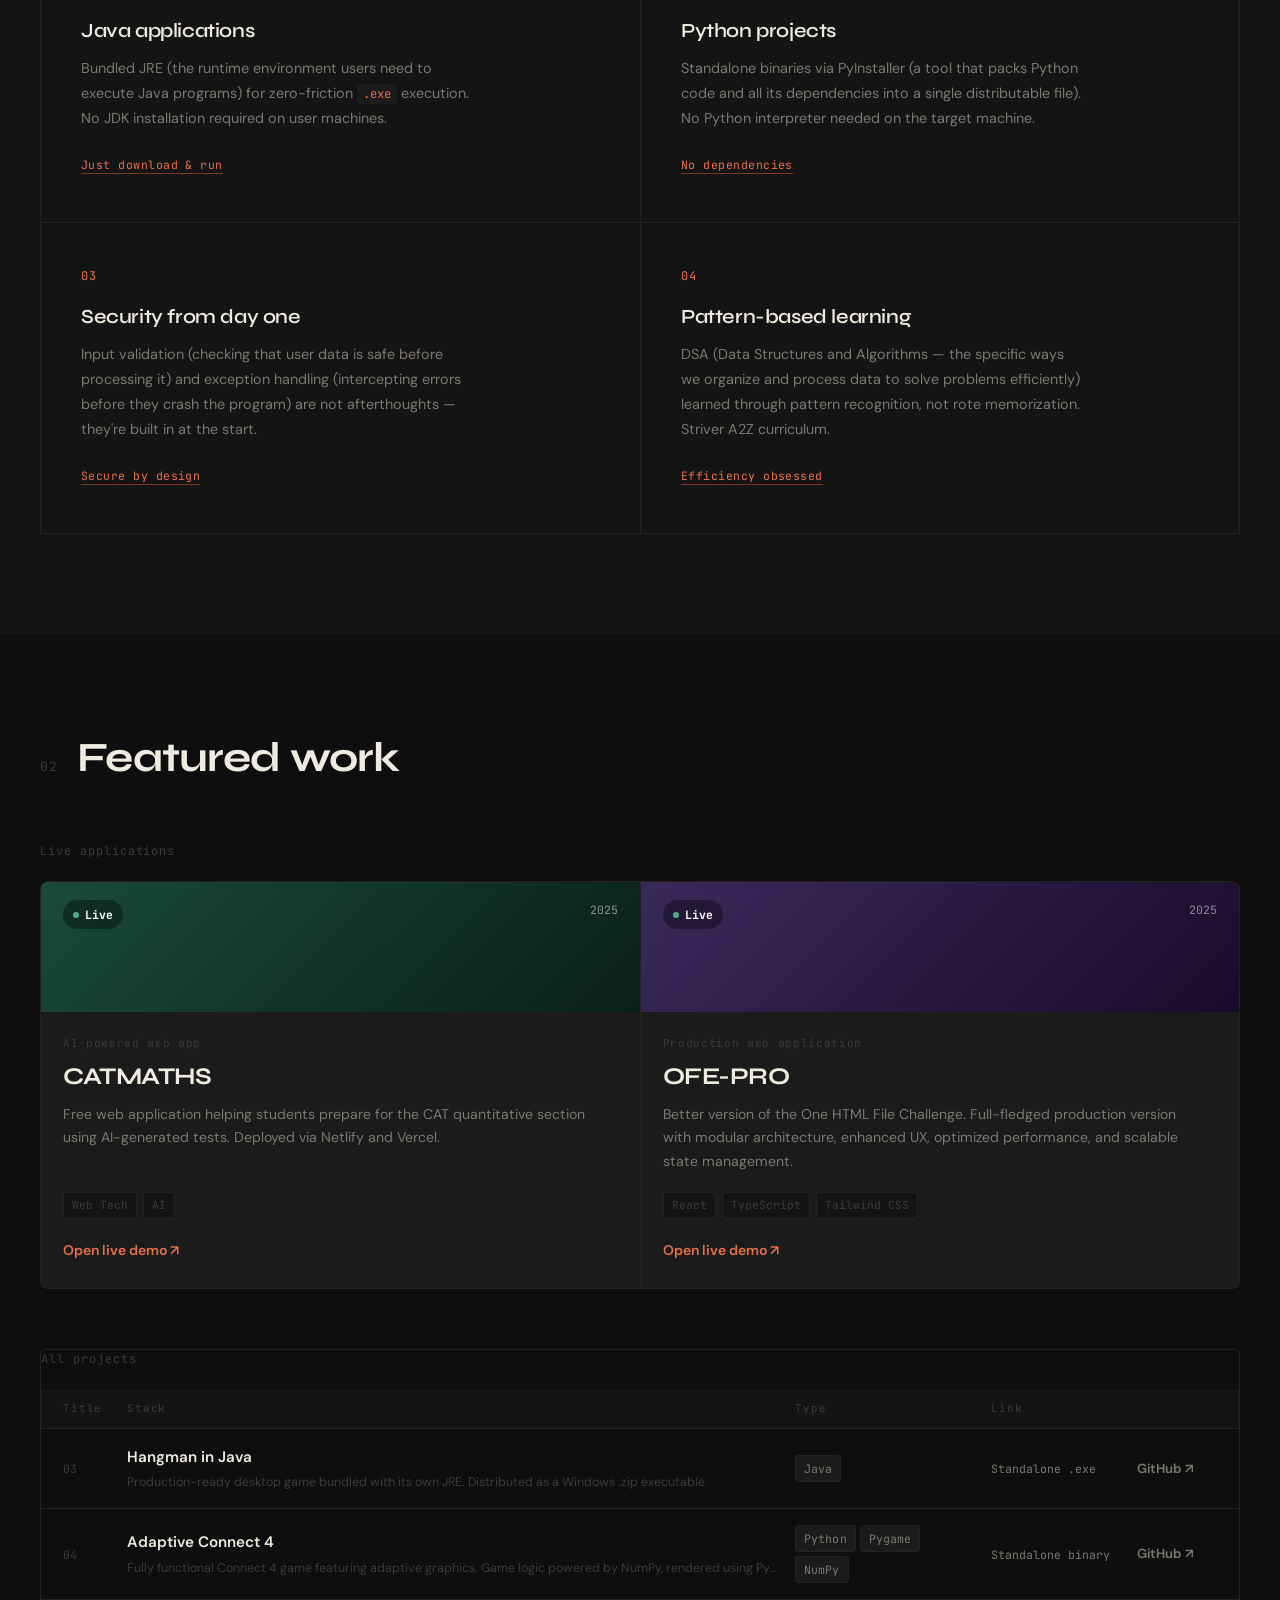
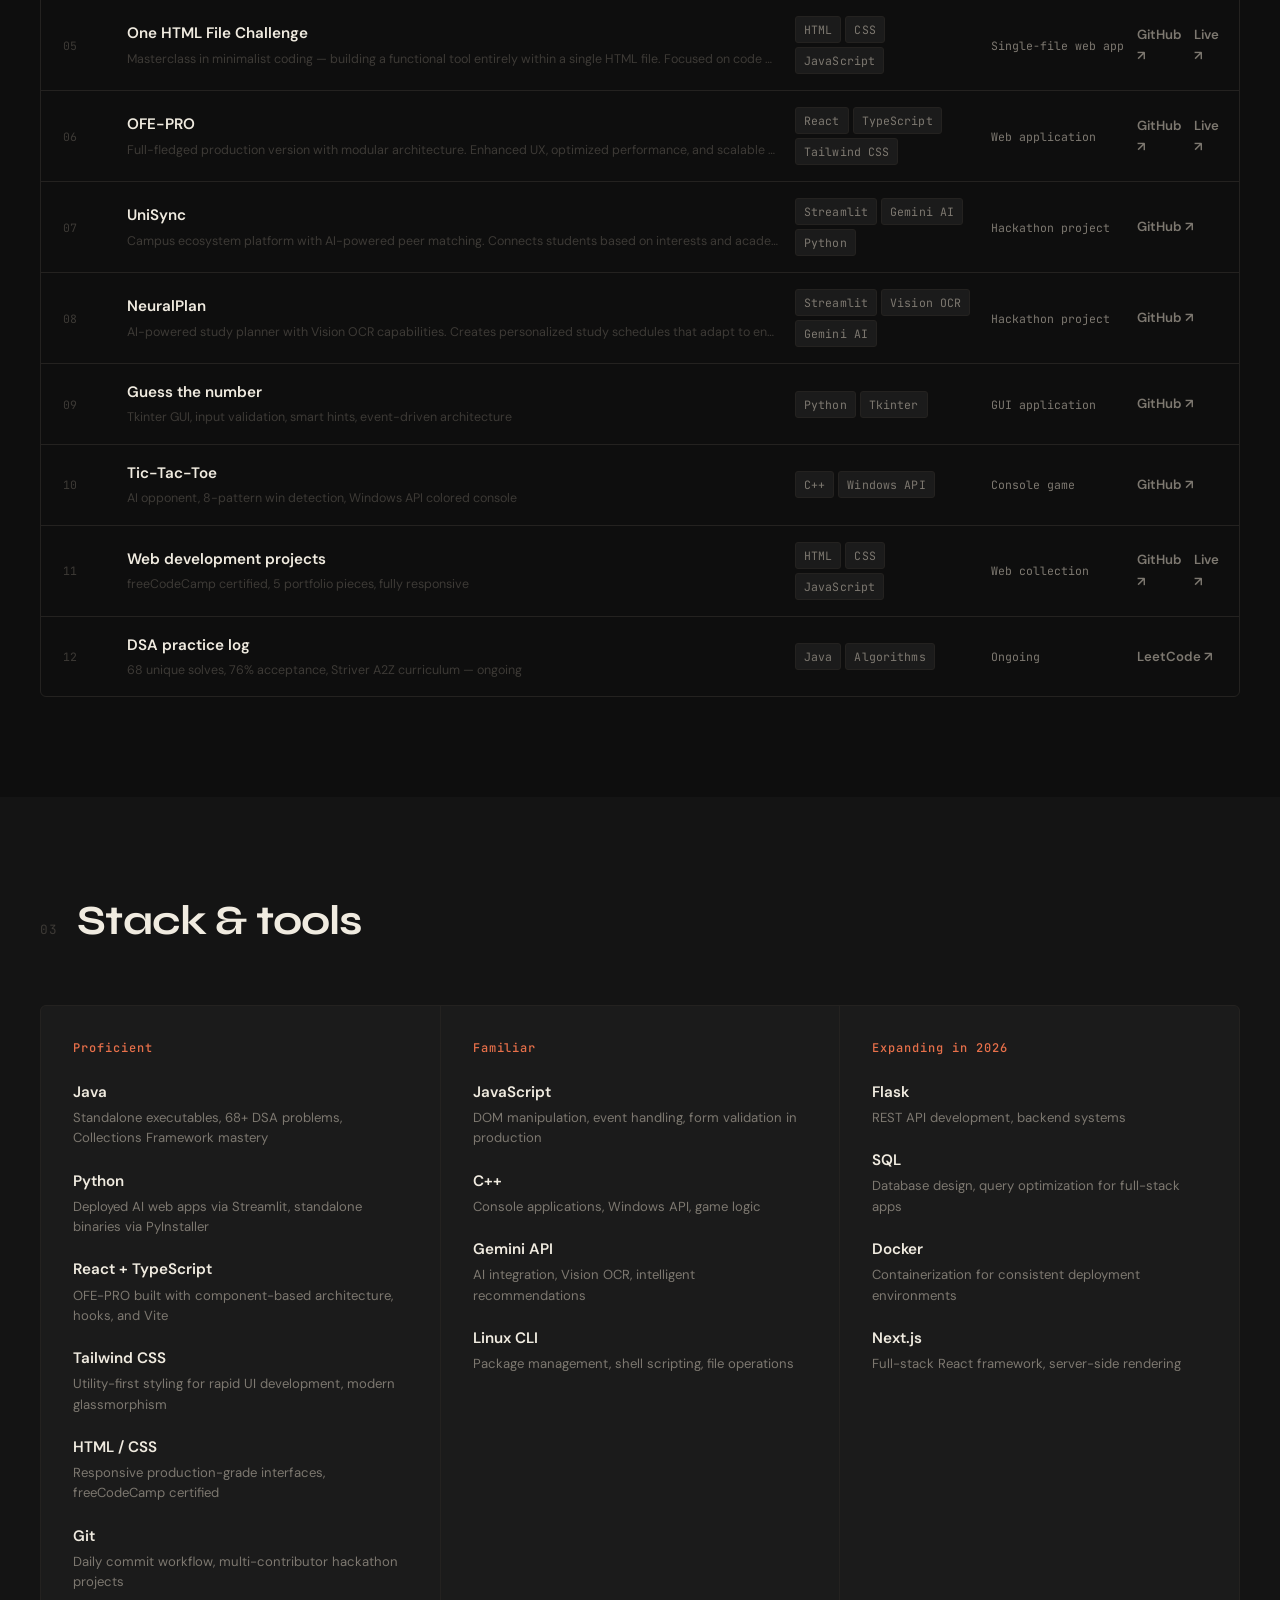
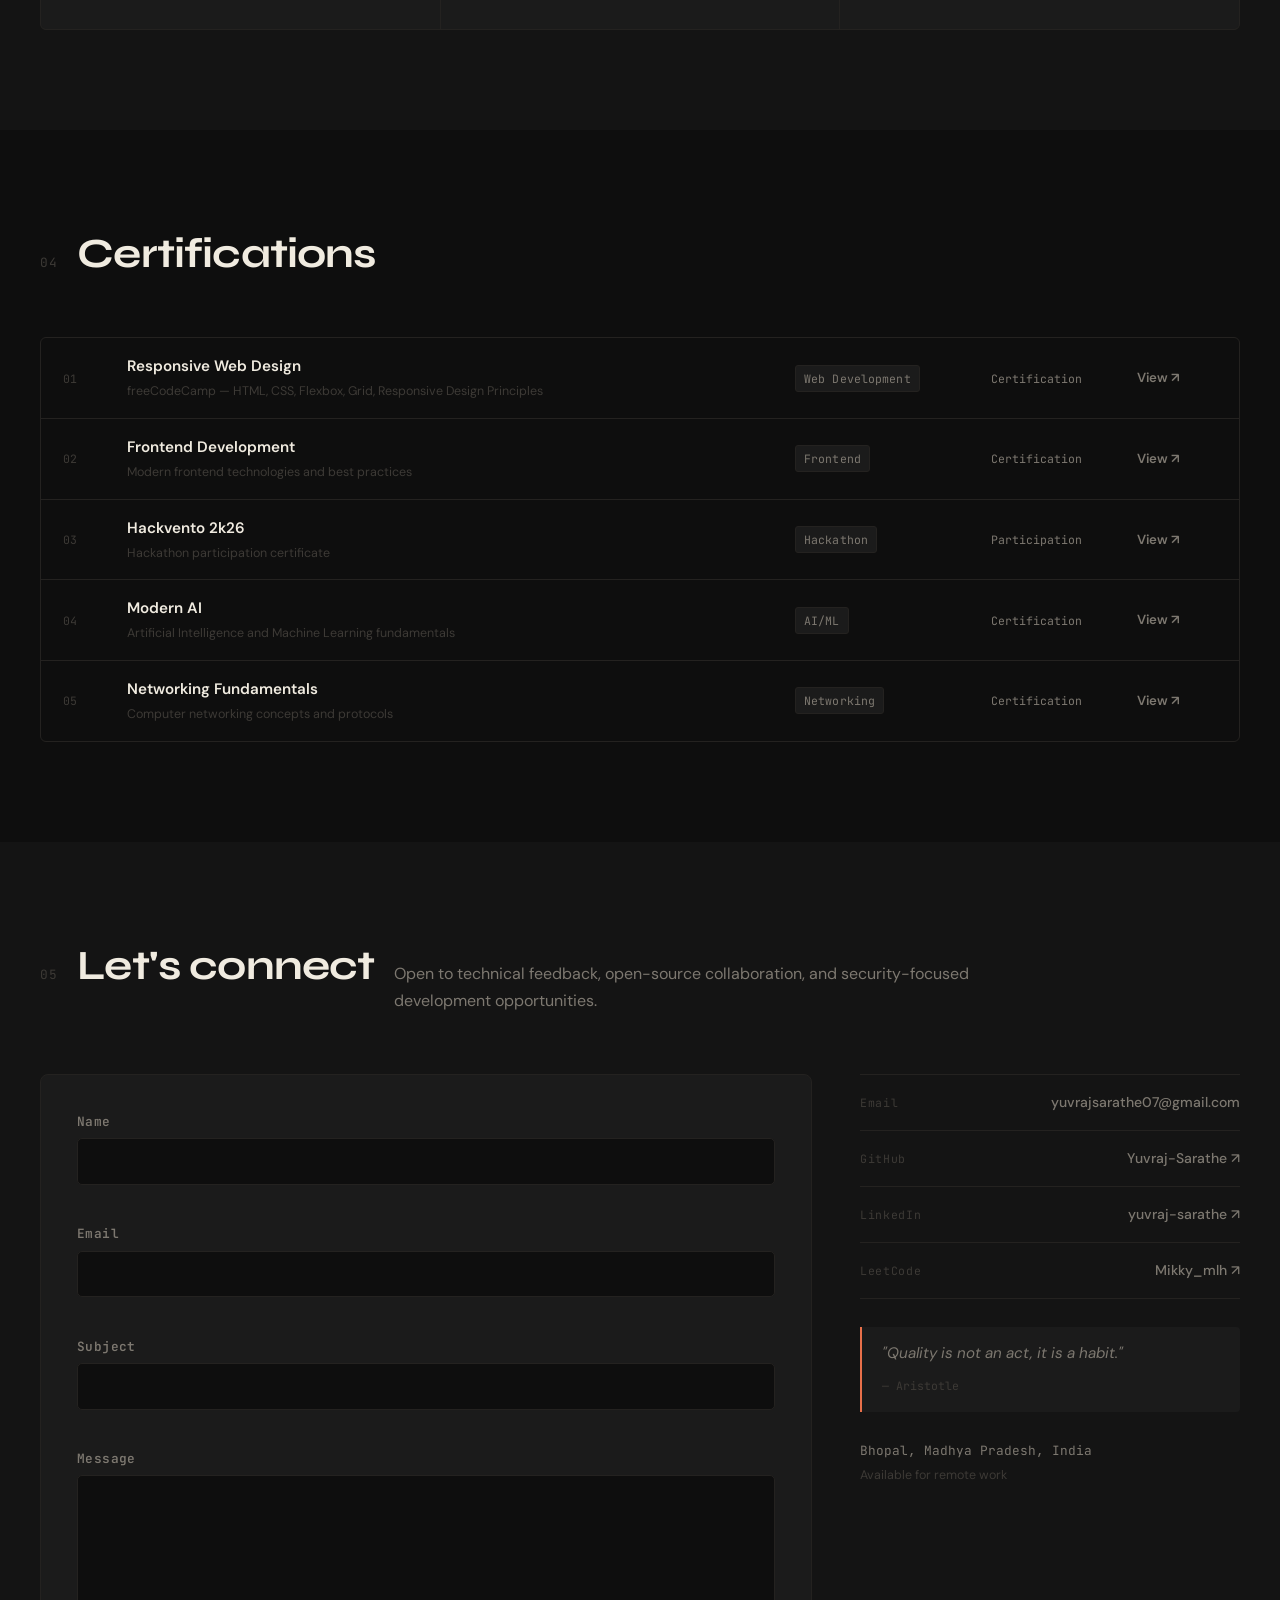
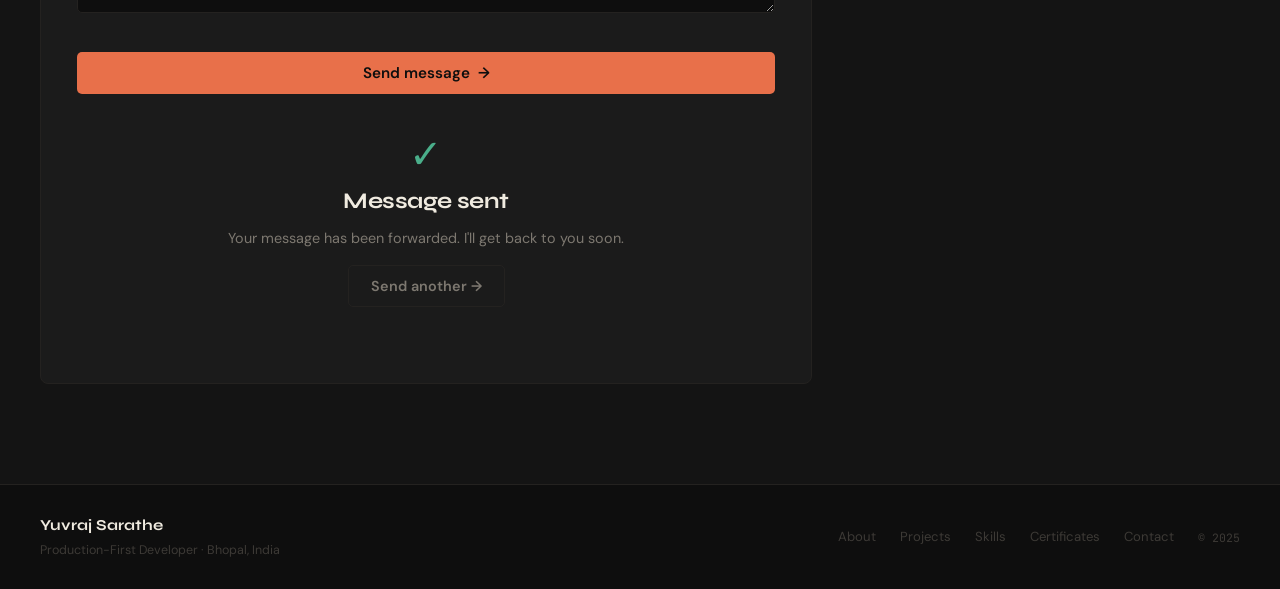
==== commit 4f2f2b35: "username change" ====
--- a/index.html
+++ b/index.html
@@ -5,12 +5,12 @@
     <meta name="viewport" content="width=device-width, initial-scale=1.0">
     <title>Yuvraj Sarathe — Production-First Developer</title>
     <meta name="description" content="Yuvraj Sarathe — B.Tech Cyber Security student at LNCT Bhopal. I ship production-ready executables, not scripts that sit in an editor.">
-    <meta name="keywords" content="Yuvraj Sarathe, developer, portfolio, Java, Python, cyber security, LNCT Bhopal, Mikky-mlh">
+    <meta name="keywords" content="Yuvraj Sarathe, developer, portfolio, Java, Python, cyber security, LNCT Bhopal, Yuvraj-Sarathe">
     <meta name="author" content="Yuvraj Sarathe">
     <meta property="og:title" content="Yuvraj Sarathe — Production-First Developer">
     <meta property="og:description" content="B.Tech Cyber Security student shipping production-ready standalone software.">
     <meta property="og:image" content="Square LOGO.png">
-    <meta property="og:url" content="https://mikky-mlh.github.io/Portfolio/">
+    <meta property="og:url" content="https://Yuvraj-Sarathe.github.io/Portfolio/">
     <meta property="og:type" content="website">
     <meta name="twitter:card" content="summary_large_image">
     <meta name="twitter:title" content="Yuvraj Sarathe — Production-First Developer">
@@ -40,8 +40,7 @@
     <nav class="nav" id="nav" role="navigation" aria-label="Main navigation">
         <div class="nav-inner">
             <a href="#hero" class="nav-logo" aria-label="Go to top">
-                <img src="Square LOGO.png" alt="Yuvraj Sarathe logo" class="nav-logo-img" width="28" height="28">
-                <span class="nav-logo-text">Yuvraj Sarathe</span>
+                <span class="nav-logo-text">YS</span>
             </a>
 
             <div class="nav-links" role="list">
@@ -107,7 +106,7 @@
                     </p>
                     <div class="hero-cta">
                         <a href="#projects" class="btn btn-primary">View projects</a>
-                        <a href="https://github.com/Mikky-mlh" target="_blank" rel="noopener noreferrer" class="btn btn-outline">GitHub ↗</a>
+                        <a href="https://github.com/Yuvraj-Sarathe" target="_blank" rel="noopener noreferrer" class="btn btn-outline">GitHub ↗</a>
                         <a href="#contact" class="btn btn-text">Get in touch →</a>
                     </div>
                 </div>
@@ -287,7 +286,7 @@
                             <span class="tag">Java</span>
                         </div>
                         <span class="pr-type">Standalone .exe</span>
-                        <a href="https://github.com/Mikky-mlh/Hangman-in-Java" target="_blank" rel="noopener noreferrer" class="pr-link" aria-label="Hangman game source on GitHub">GitHub ↗</a>
+                        <a href="https://github.com/Yuvraj-Sarathe/Hangman-in-Java" target="_blank" rel="noopener noreferrer" class="pr-link" aria-label="Hangman game source on GitHub">GitHub ↗</a>
                     </article>
 
                     <article class="project-row">
@@ -302,7 +301,7 @@
                             <span class="tag">NumPy</span>
                         </div>
                         <span class="pr-type">Standalone binary</span>
-                        <a href="https://github.com/Mikky-mlh/Connect4-in-Python" target="_blank" rel="noopener noreferrer" class="pr-link" aria-label="Connect Four source on GitHub">GitHub ↗</a>
+                        <a href="https://github.com/Yuvraj-Sarathe/Connect4-in-Python" target="_blank" rel="noopener noreferrer" class="pr-link" aria-label="Connect Four source on GitHub">GitHub ↗</a>
                     </article>
 
                     <article class="project-row">
@@ -318,8 +317,8 @@
                         </div>
                         <span class="pr-type">Single-file web app</span>
                         <span class="pr-links">
-                            <a href="https://github.com/Mikky-mlh/OFE" target="_blank" rel="noopener noreferrer" class="pr-link" aria-label="OFE source on GitHub">GitHub ↗</a>
-                            <a href="https://mikky-mlh.github.io/OFE/" target="_blank" rel="noopener noreferrer" class="pr-link" aria-label="OFE live demo">Live ↗</a>
+                            <a href="https://github.com/Yuvraj-Sarathe/OFE" target="_blank" rel="noopener noreferrer" class="pr-link" aria-label="OFE source on GitHub">GitHub ↗</a>
+                            <a href="https://Yuvraj-Sarathe.github.io/OFE/" target="_blank" rel="noopener noreferrer" class="pr-link" aria-label="OFE live demo">Live ↗</a>
                         </span>
                     </article>
 
@@ -336,7 +335,7 @@
                         </div>
                         <span class="pr-type">Web application</span>
                         <span class="pr-links">
-                            <a href="https://github.com/Mikky-mlh/OFE-PRO" target="_blank" rel="noopener noreferrer" class="pr-link" aria-label="OFE-PRO source on GitHub">GitHub ↗</a>
+                            <a href="https://github.com/Yuvraj-Sarathe/OFE-PRO" target="_blank" rel="noopener noreferrer" class="pr-link" aria-label="OFE-PRO source on GitHub">GitHub ↗</a>
                             <a href="https://ofe-pro.vercel.app/" target="_blank" rel="noopener noreferrer" class="pr-link" aria-label="OFE-PRO live demo">Live ↗</a>
                         </span>
                     </article>
@@ -353,7 +352,7 @@
                             <span class="tag">Python</span>
                         </div>
                         <span class="pr-type">Hackathon project</span>
-                        <a href="https://github.com/Mikky-mlh/Unisync" target="_blank" rel="noopener noreferrer" class="pr-link" aria-label="UniSync source on GitHub">GitHub ↗</a>
+                        <a href="https://github.com/Yuvraj-Sarathe/Unisync" target="_blank" rel="noopener noreferrer" class="pr-link" aria-label="UniSync source on GitHub">GitHub ↗</a>
                     </article>
 
                     <article class="project-row">
@@ -368,7 +367,7 @@
                             <span class="tag">Gemini AI</span>
                         </div>
                         <span class="pr-type">Hackathon project</span>
-                        <a href="https://github.com/Mikky-mlh/NeuralPlan" target="_blank" rel="noopener noreferrer" class="pr-link" aria-label="NeuralPlan source on GitHub">GitHub ↗</a>
+                        <a href="https://github.com/Yuvraj-Sarathe/NeuralPlan" target="_blank" rel="noopener noreferrer" class="pr-link" aria-label="NeuralPlan source on GitHub">GitHub ↗</a>
                     </article>
 
                     <article class="project-row">
@@ -382,7 +381,7 @@
                             <span class="tag">Tkinter</span>
                         </div>
                         <span class="pr-type">GUI application</span>
-                        <a href="https://github.com/Mikky-mlh/GuessTheNumberGame" target="_blank" rel="noopener noreferrer" class="pr-link" aria-label="Guess the Number source on GitHub">GitHub ↗</a>
+                        <a href="https://github.com/Yuvraj-Sarathe/GuessTheNumberGame" target="_blank" rel="noopener noreferrer" class="pr-link" aria-label="Guess the Number source on GitHub">GitHub ↗</a>
                     </article>
 
                     <article class="project-row">
@@ -396,7 +395,7 @@
                             <span class="tag">Windows API</span>
                         </div>
                         <span class="pr-type">Console game</span>
-                        <a href="https://github.com/Mikky-mlh/Tic-Tac-Toe-in-CPP" target="_blank" rel="noopener noreferrer" class="pr-link" aria-label="Tic-Tac-Toe source on GitHub">GitHub ↗</a>
+                        <a href="https://github.com/Yuvraj-Sarathe/Tic-Tac-Toe-in-CPP" target="_blank" rel="noopener noreferrer" class="pr-link" aria-label="Tic-Tac-Toe source on GitHub">GitHub ↗</a>
                     </article>
 
                     <article class="project-row">
@@ -412,8 +411,8 @@
                         </div>
                         <span class="pr-type">Web collection</span>
                         <span class="pr-links">
-                            <a href="https://github.com/Mikky-mlh/Web-Projects" target="_blank" rel="noopener noreferrer" class="pr-link" aria-label="Web Projects source on GitHub">GitHub ↗</a>
-                            <a href="https://mikky-mlh.github.io/Web-Projects/" target="_blank" rel="noopener noreferrer" class="pr-link" aria-label="Web Projects live demo">Live ↗</a>
+                            <a href="https://github.com/Yuvraj-Sarathe/Web-Projects" target="_blank" rel="noopener noreferrer" class="pr-link" aria-label="Web Projects source on GitHub">GitHub ↗</a>
+                            <a href="https://Yuvraj-Sarathe.github.io/Web-Projects/" target="_blank" rel="noopener noreferrer" class="pr-link" aria-label="Web Projects live demo">Live ↗</a>
                         </span>
                     </article>
 
@@ -552,7 +551,7 @@
                             <span class="tag">Frontend</span>
                         </div>
                         <span class="pr-type">Certification</span>
-                        <a href="My Files/Certificates/Frontend.png" target="_blank" rel="noopener noreferrer" class="pr-link" aria-label="View Certificate">View ↗</a>
+                        <a href="Certificates/Frontend.png" target="_blank" rel="noopener noreferrer" class="pr-link" aria-label="View Certificate">View ↗</a>
                     </article>
 
                     <article class="project-row">
@@ -565,7 +564,7 @@
                             <span class="tag">Hackathon</span>
                         </div>
                         <span class="pr-type">Participation</span>
-                        <a href="My Files/Certificates/Hackvento 2k26.png" target="_blank" rel="noopener noreferrer" class="pr-link" aria-label="View Certificate">View ↗</a>
+                        <a href="Certificates/Hackvento2k26.png" target="_blank" rel="noopener noreferrer" class="pr-link" aria-label="View Certificate">View ↗</a>
                     </article>
 
                     <article class="project-row">
@@ -578,7 +577,7 @@
                             <span class="tag">AI/ML</span>
                         </div>
                         <span class="pr-type">Certification</span>
-                        <a href="My Files/Certificates/Modern AI.pdf" target="_blank" rel="noopener noreferrer" class="pr-link" aria-label="View Certificate">View ↗</a>
+                        <a href="Certificates/ModernAI.pdf" target="_blank" rel="noopener noreferrer" class="pr-link" aria-label="View Certificate">View ↗</a>
                     </article>
 
                     <article class="project-row">
@@ -591,7 +590,7 @@
                             <span class="tag">Networking</span>
                         </div>
                         <span class="pr-type">Certification</span>
-                        <a href="My Files/Certificates/NetworkingCert.pdf" target="_blank" rel="noopener noreferrer" class="pr-link" aria-label="View Certificate">View ↗</a>
+                        <a href="Certificates/NetworkingCert.pdf" target="_blank" rel="noopener noreferrer" class="pr-link" aria-label="View Certificate">View ↗</a>
                     </article>
                 </div>
             </div>
@@ -652,9 +651,9 @@
                                 <span class="cl-label">Email</span>
                                 <span class="cl-val">yuvrajsarathe07@gmail.com</span>
                             </a>
-                            <a href="https://github.com/Mikky-mlh" target="_blank" rel="noopener noreferrer" class="contact-link">
+                            <a href="https://github.com/Yuvraj-Sarathe" target="_blank" rel="noopener noreferrer" class="contact-link">
                                 <span class="cl-label">GitHub</span>
-                                <span class="cl-val">Mikky-mlh ↗</span>
+                                <span class="cl-val">Yuvraj-Sarathe ↗</span>
                             </a>
                             <a href="https://www.linkedin.com/in/yuvraj-sarathe" target="_blank" rel="noopener noreferrer" class="contact-link">
                                 <span class="cl-label">LinkedIn</span>
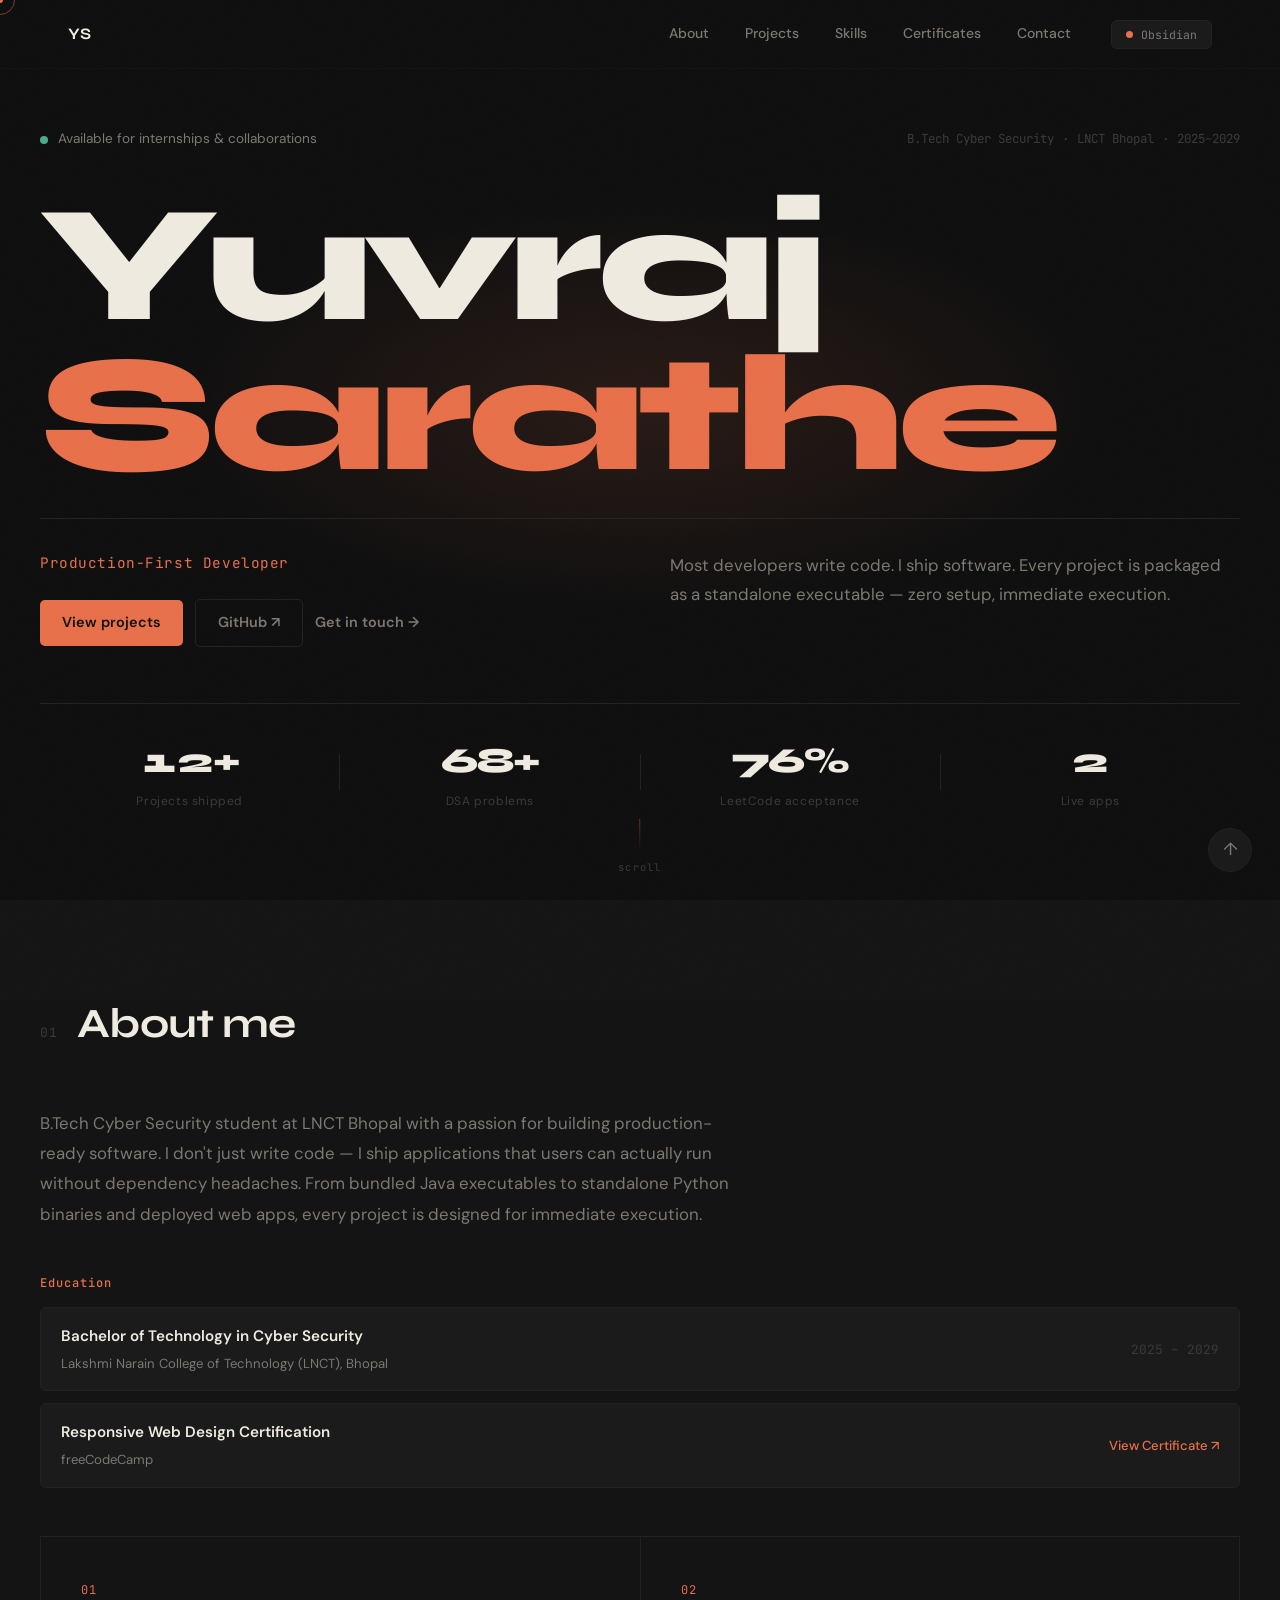
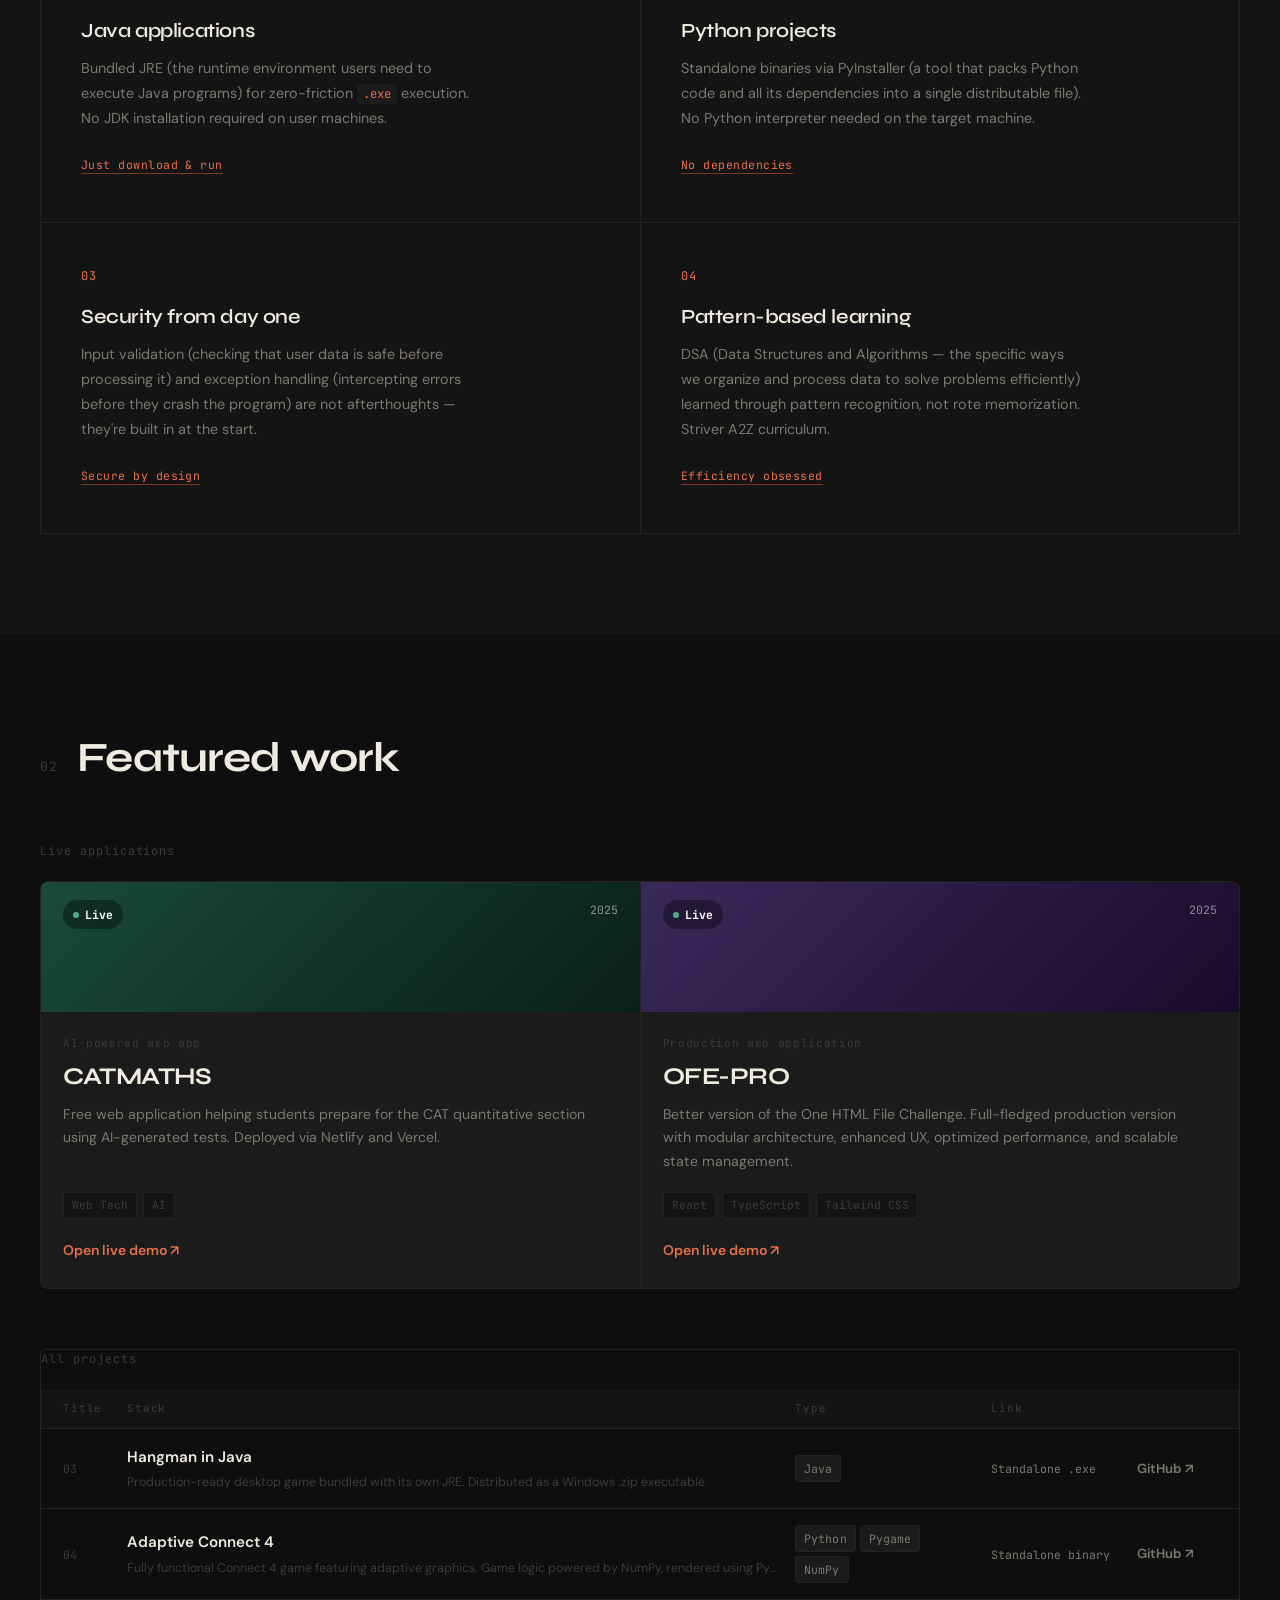
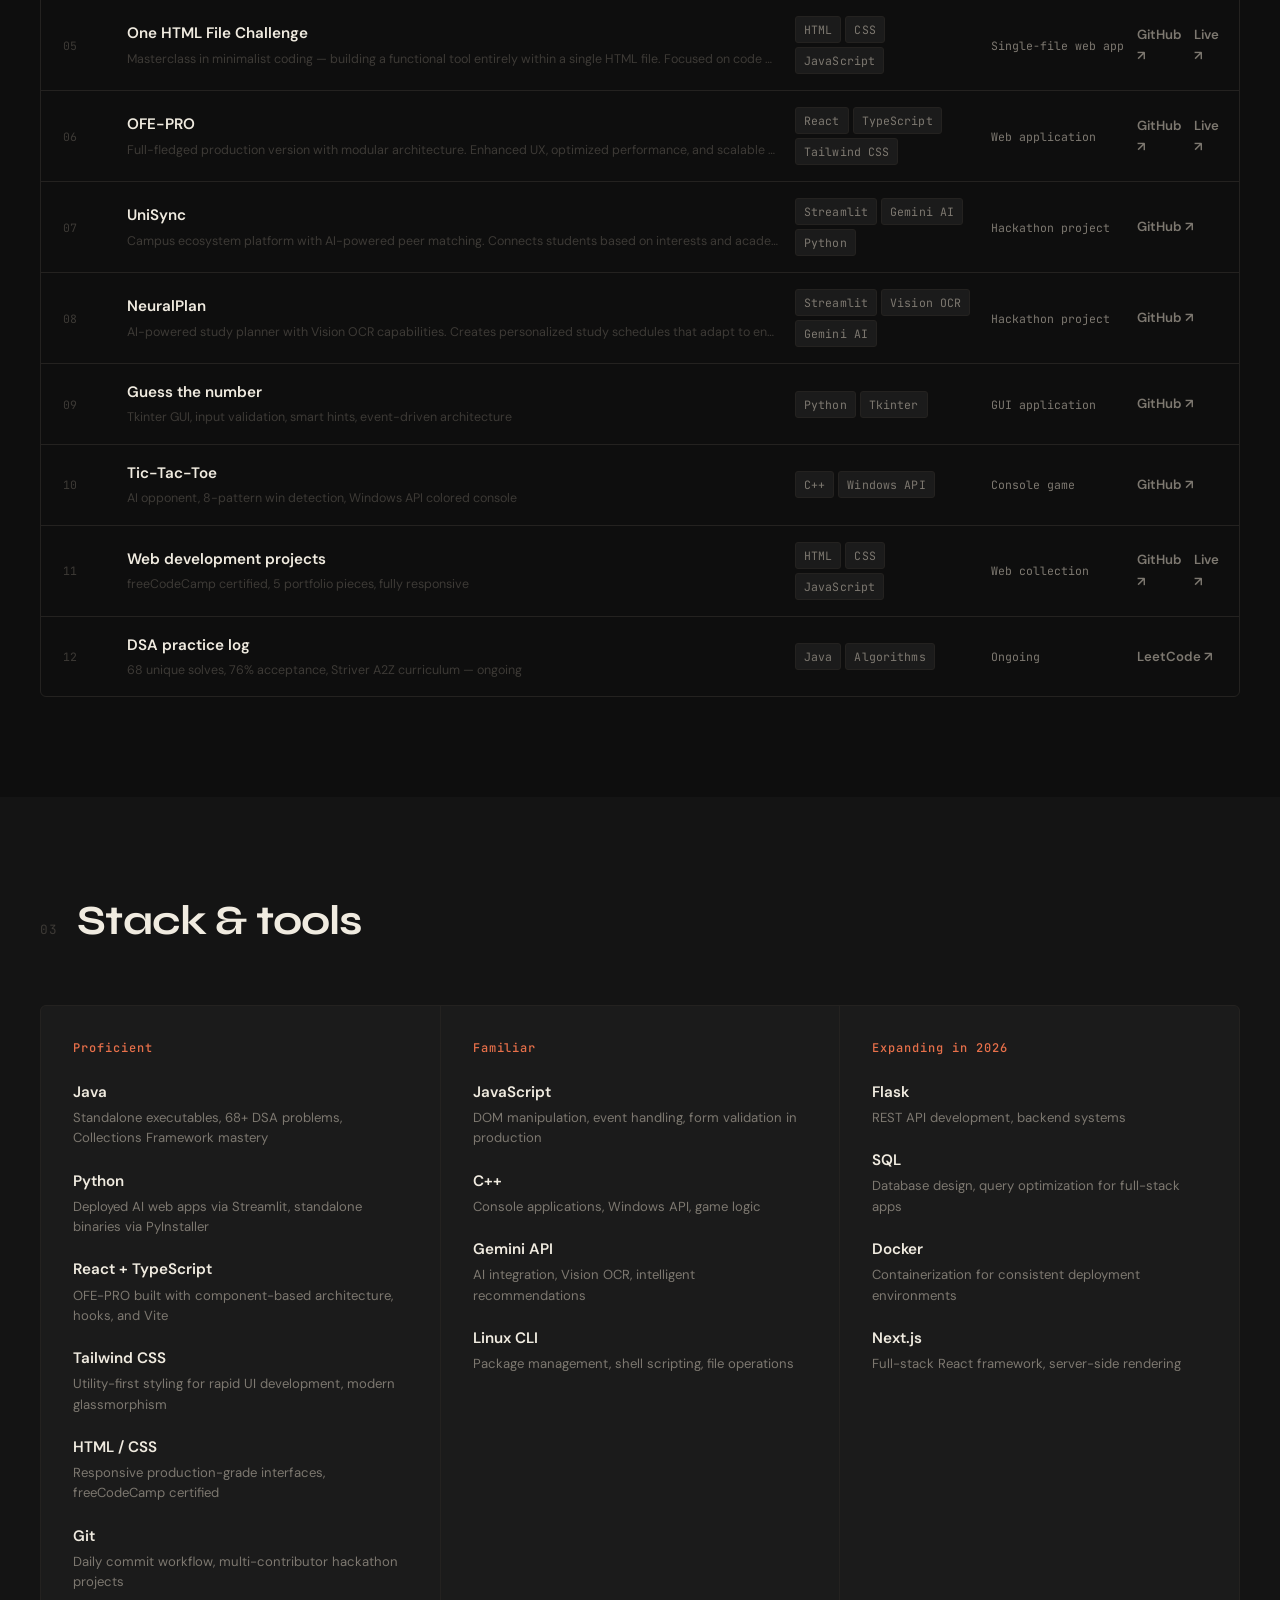
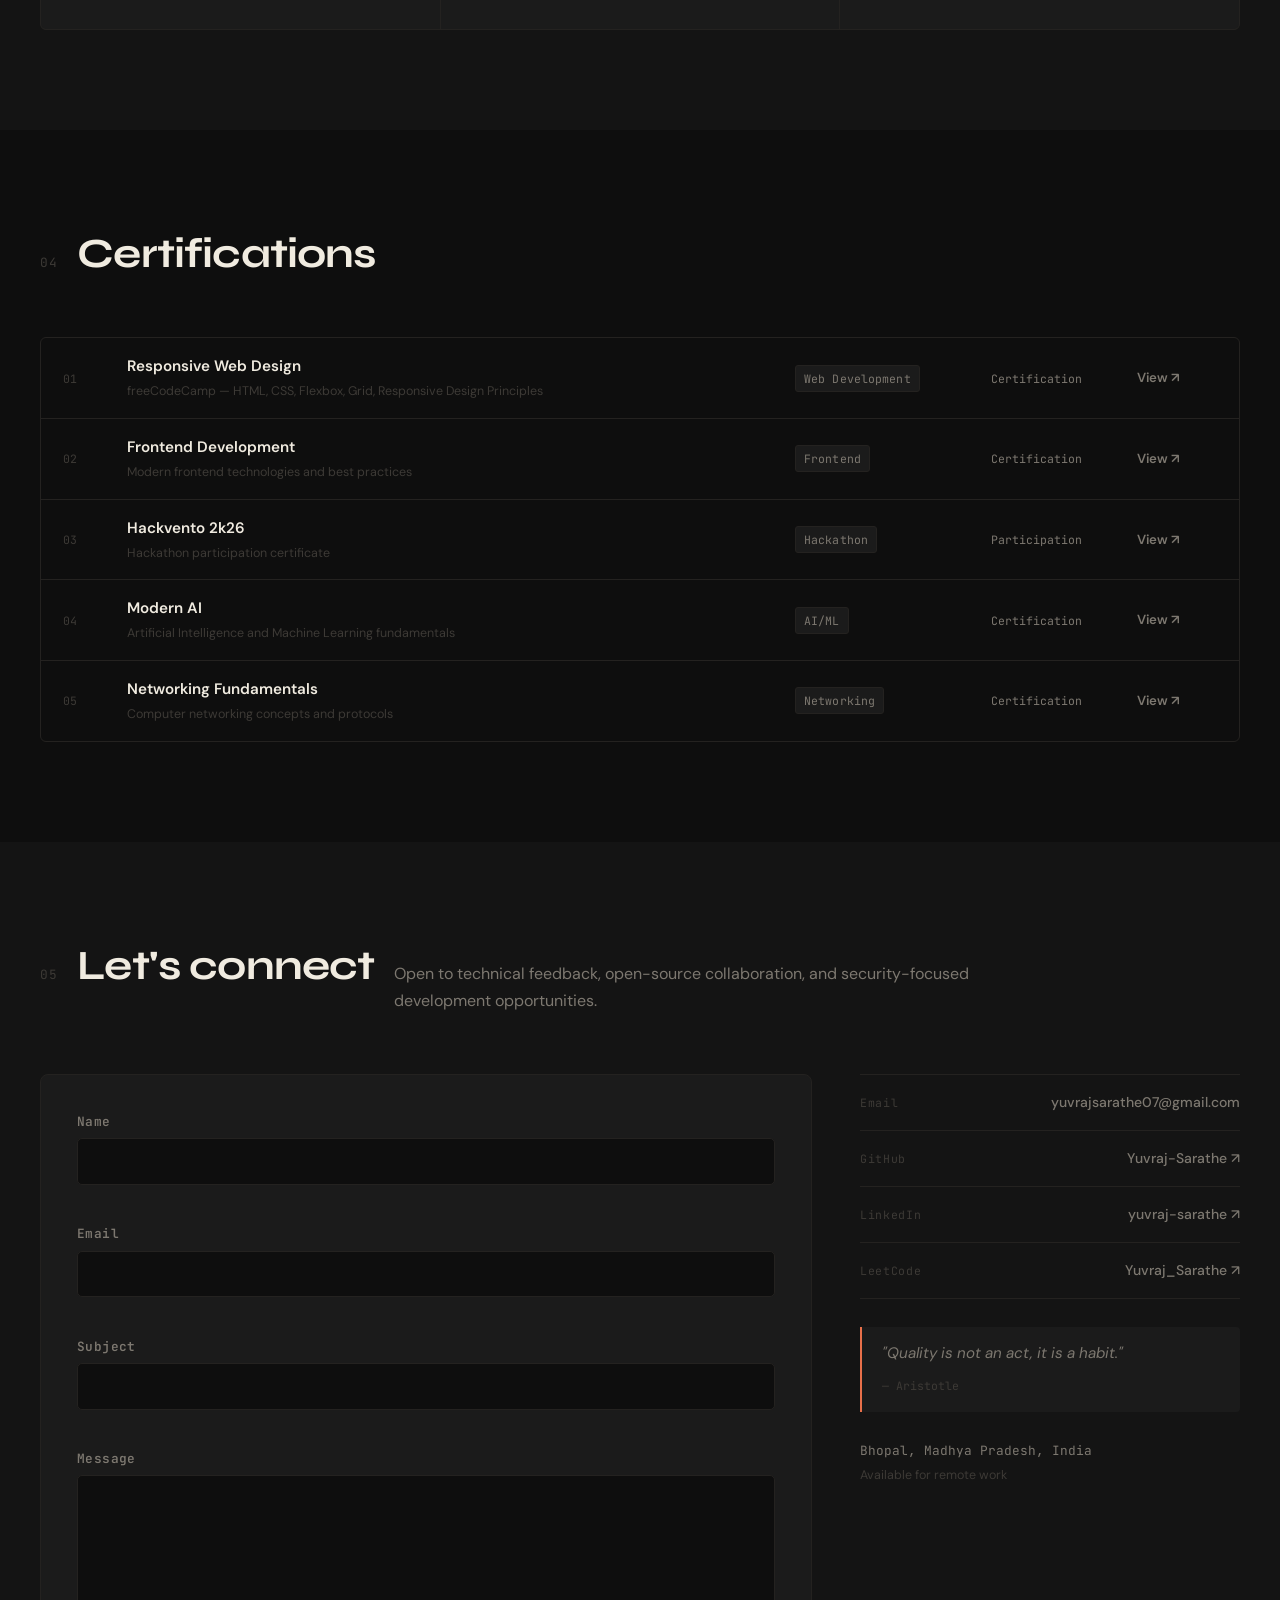
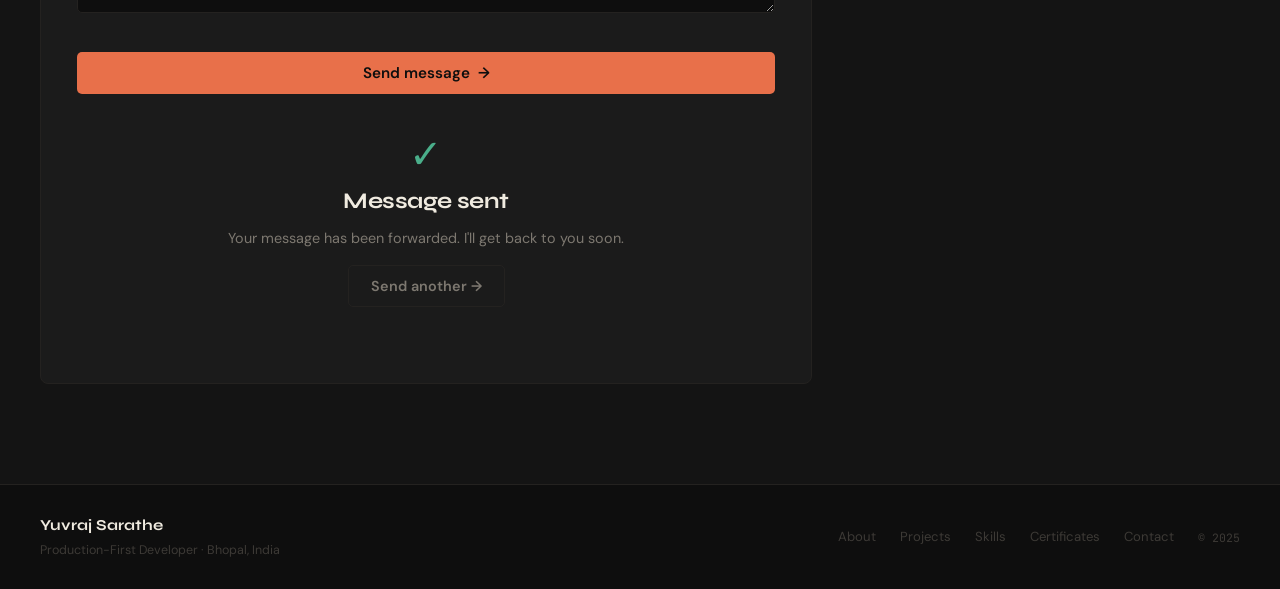
==== commit bcb7b12e: "Update index.html" ====
--- a/index.html
+++ b/index.html
@@ -427,7 +427,7 @@
                             <span class="tag">Algorithms</span>
                         </div>
                         <span class="pr-type">Ongoing</span>
-                        <a href="https://leetcode.com/u/Mikky_mlh/" target="_blank" rel="noopener noreferrer" class="pr-link" aria-label="LeetCode profile">LeetCode ↗</a>
+                        <a href="https://leetcode.com/u/Yuvraj_Sarathe/" target="_blank" rel="noopener noreferrer" class="pr-link" aria-label="LeetCode profile">LeetCode ↗</a>
                     </article>
                 </div>
             </div>
@@ -659,9 +659,9 @@
                                 <span class="cl-label">LinkedIn</span>
                                 <span class="cl-val">yuvraj-sarathe ↗</span>
                             </a>
-                            <a href="https://leetcode.com/u/Mikky_mlh/" target="_blank" rel="noopener noreferrer" class="contact-link">
+                            <a href="https://leetcode.com/u/Yuvraj_Sarathe/" target="_blank" rel="noopener noreferrer" class="contact-link">
                                 <span class="cl-label">LeetCode</span>
-                                <span class="cl-val">Mikky_mlh ↗</span>
+                                <span class="cl-val">Yuvraj_Sarathe ↗</span>
                             </a>
                         </nav>
 
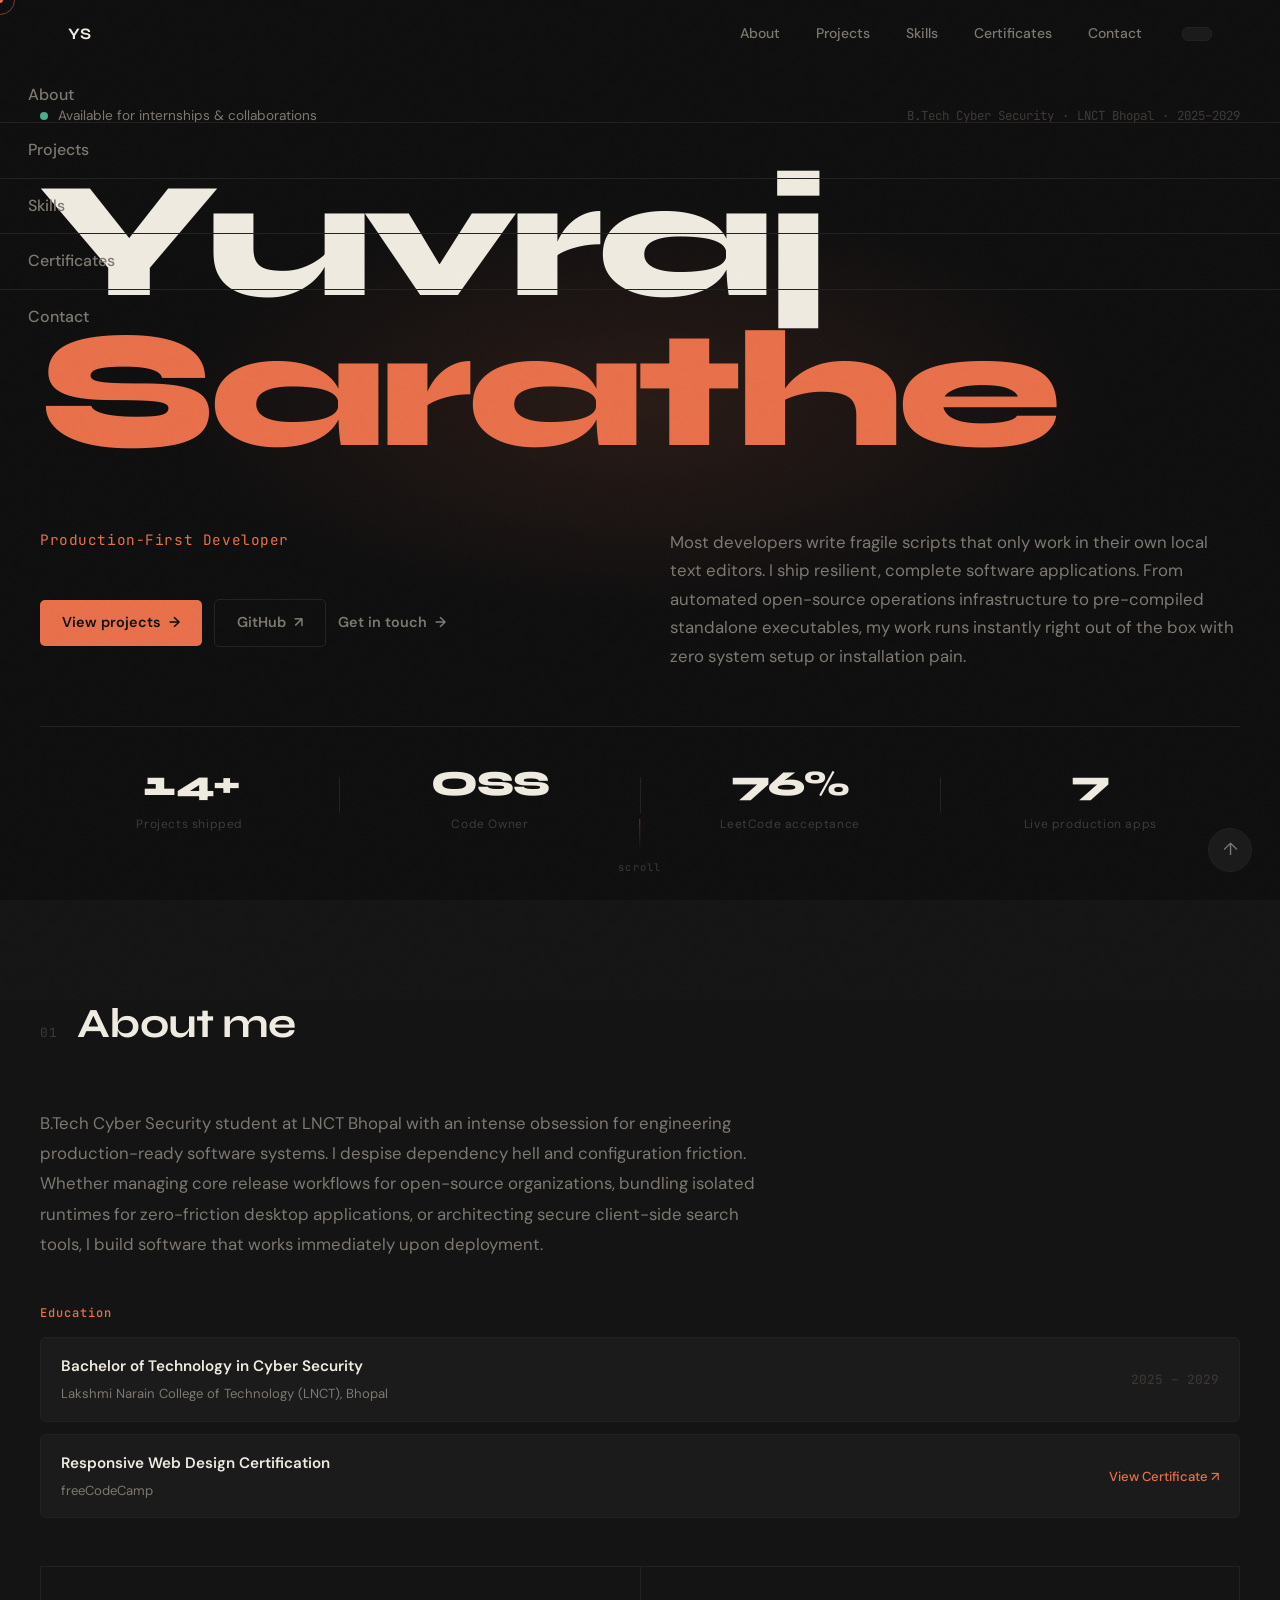
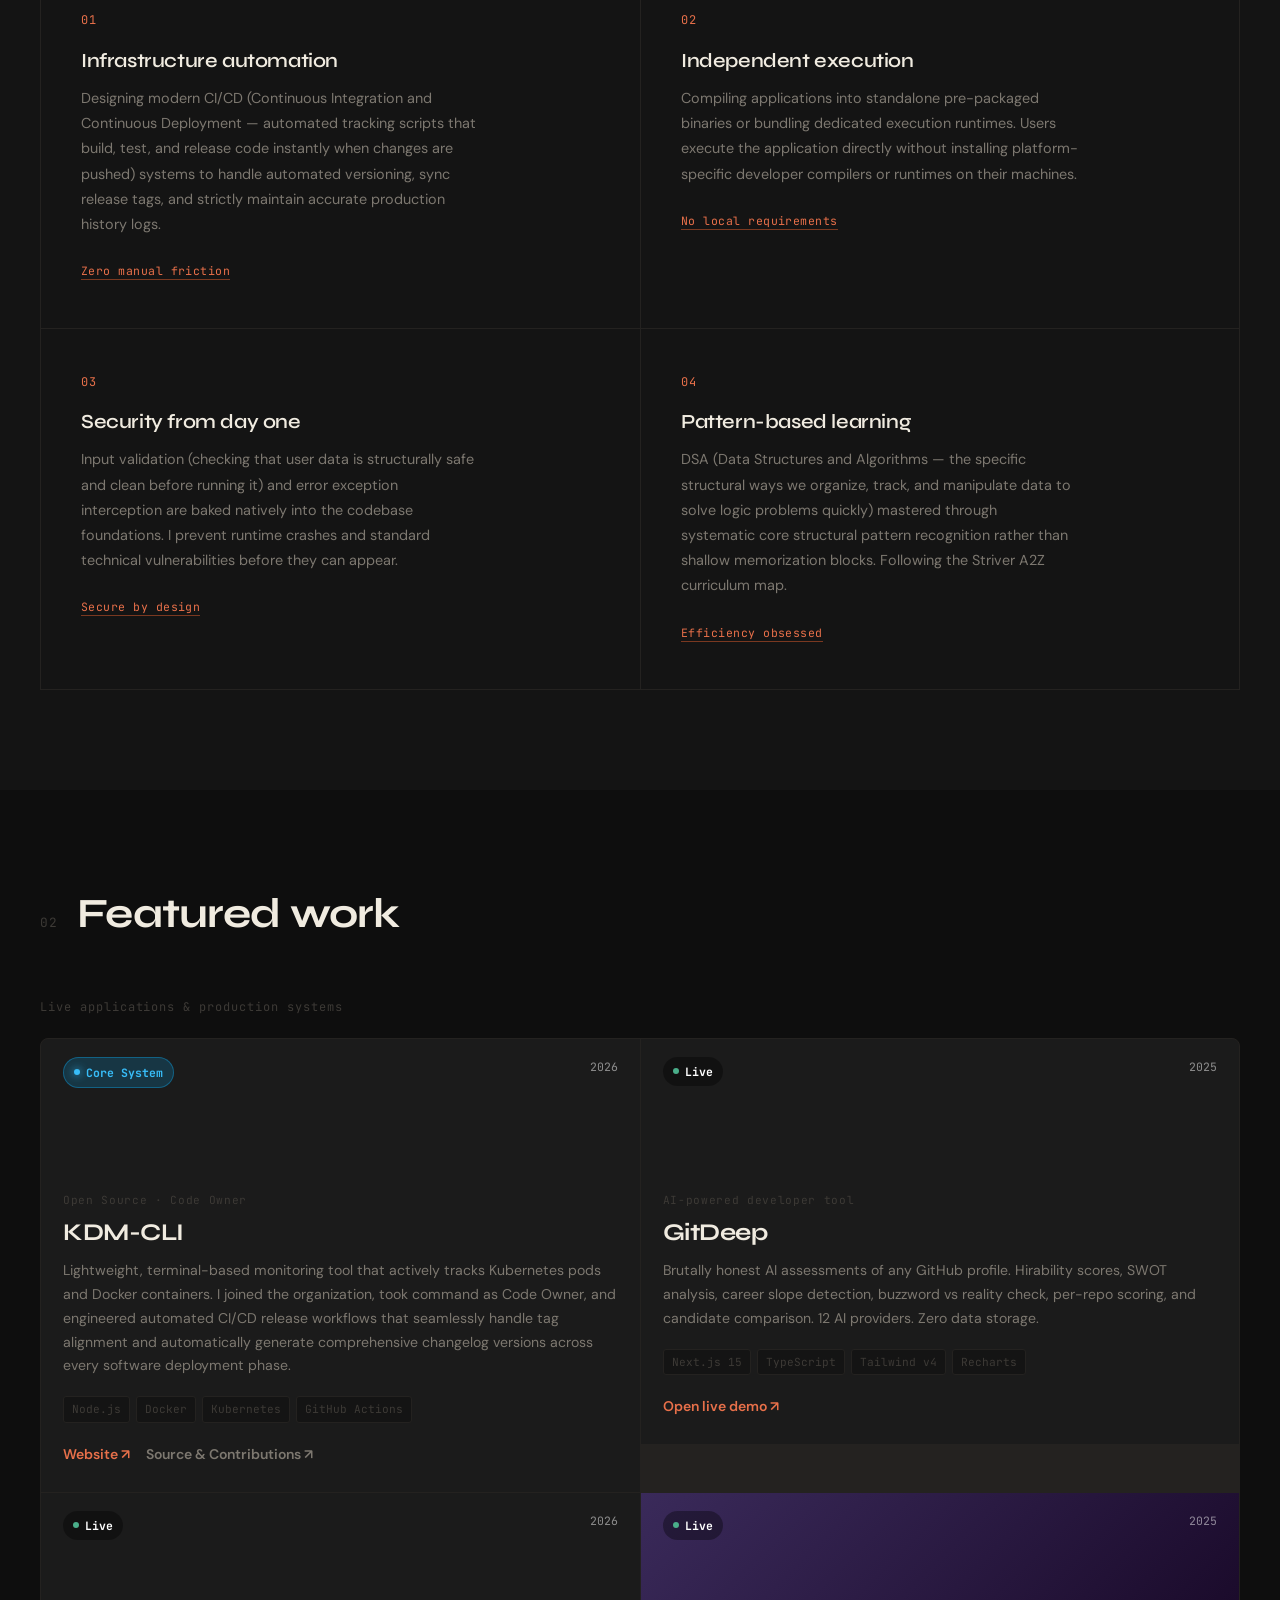
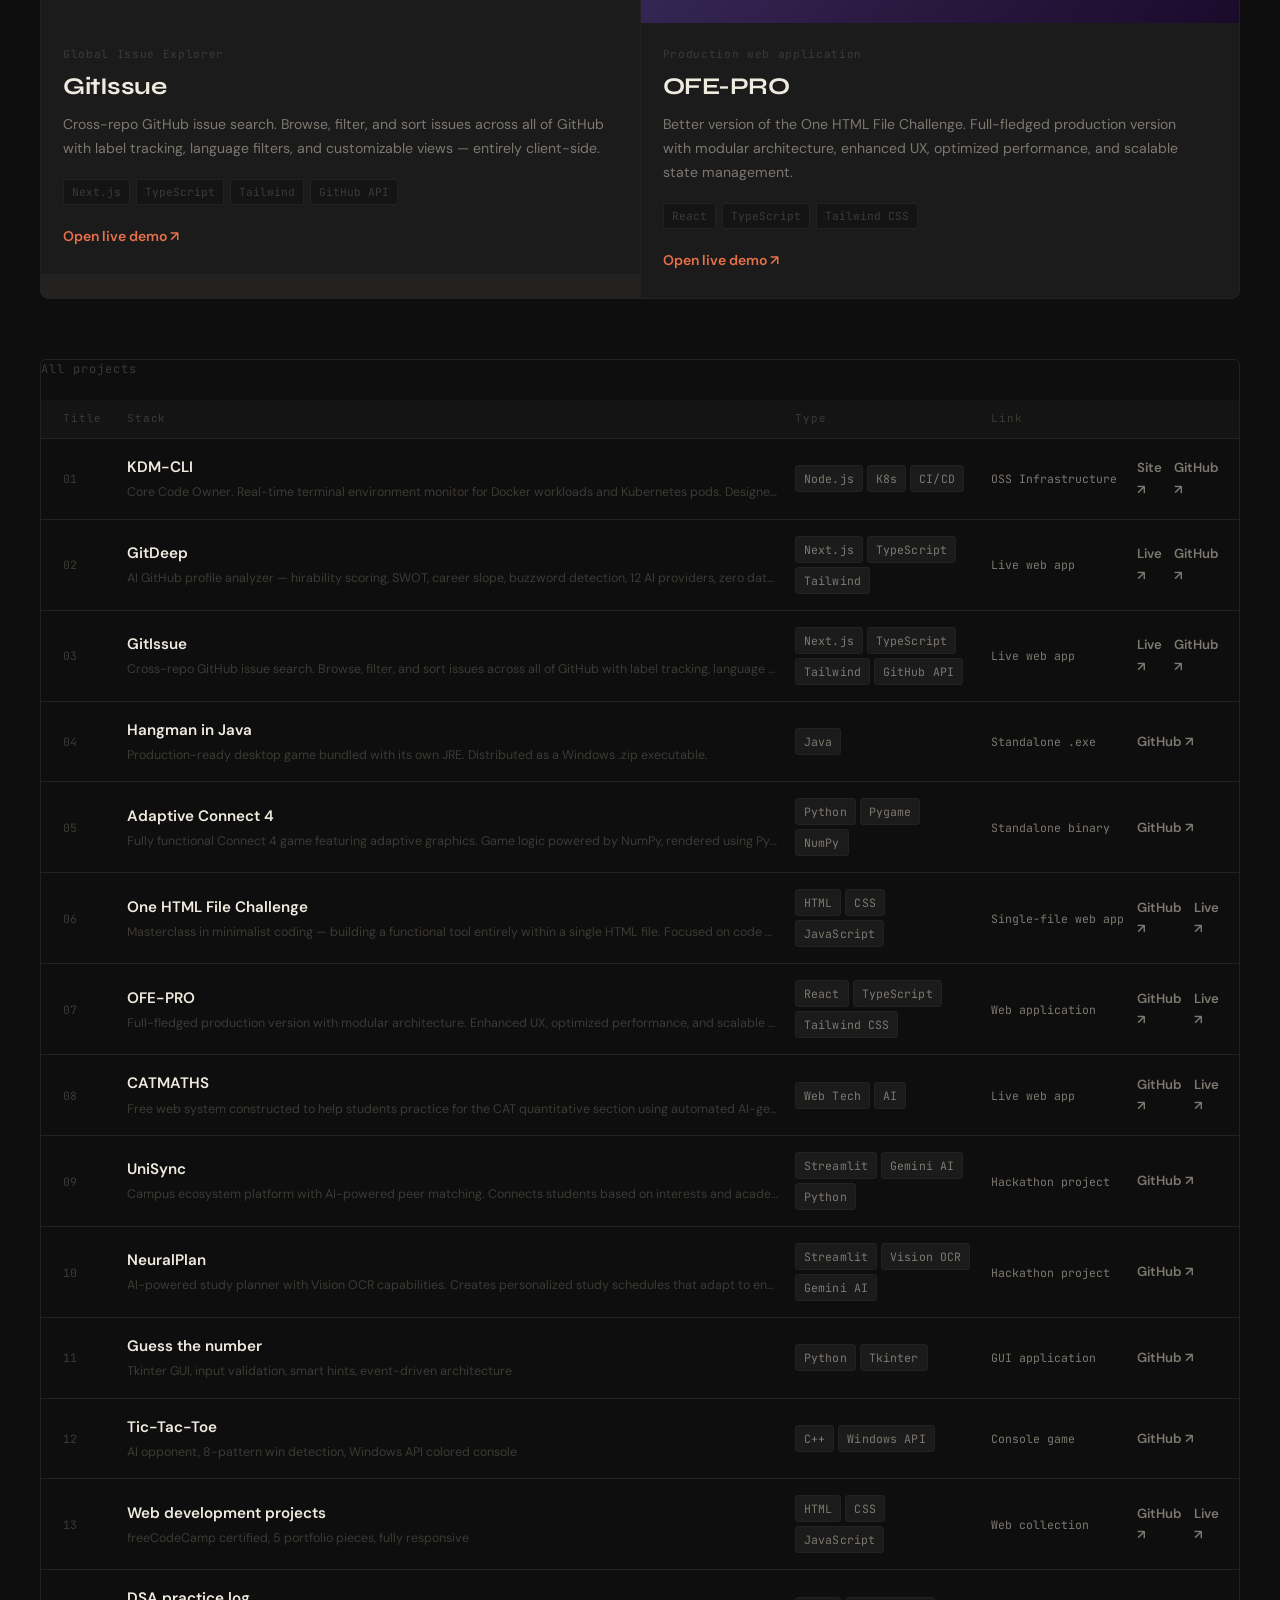
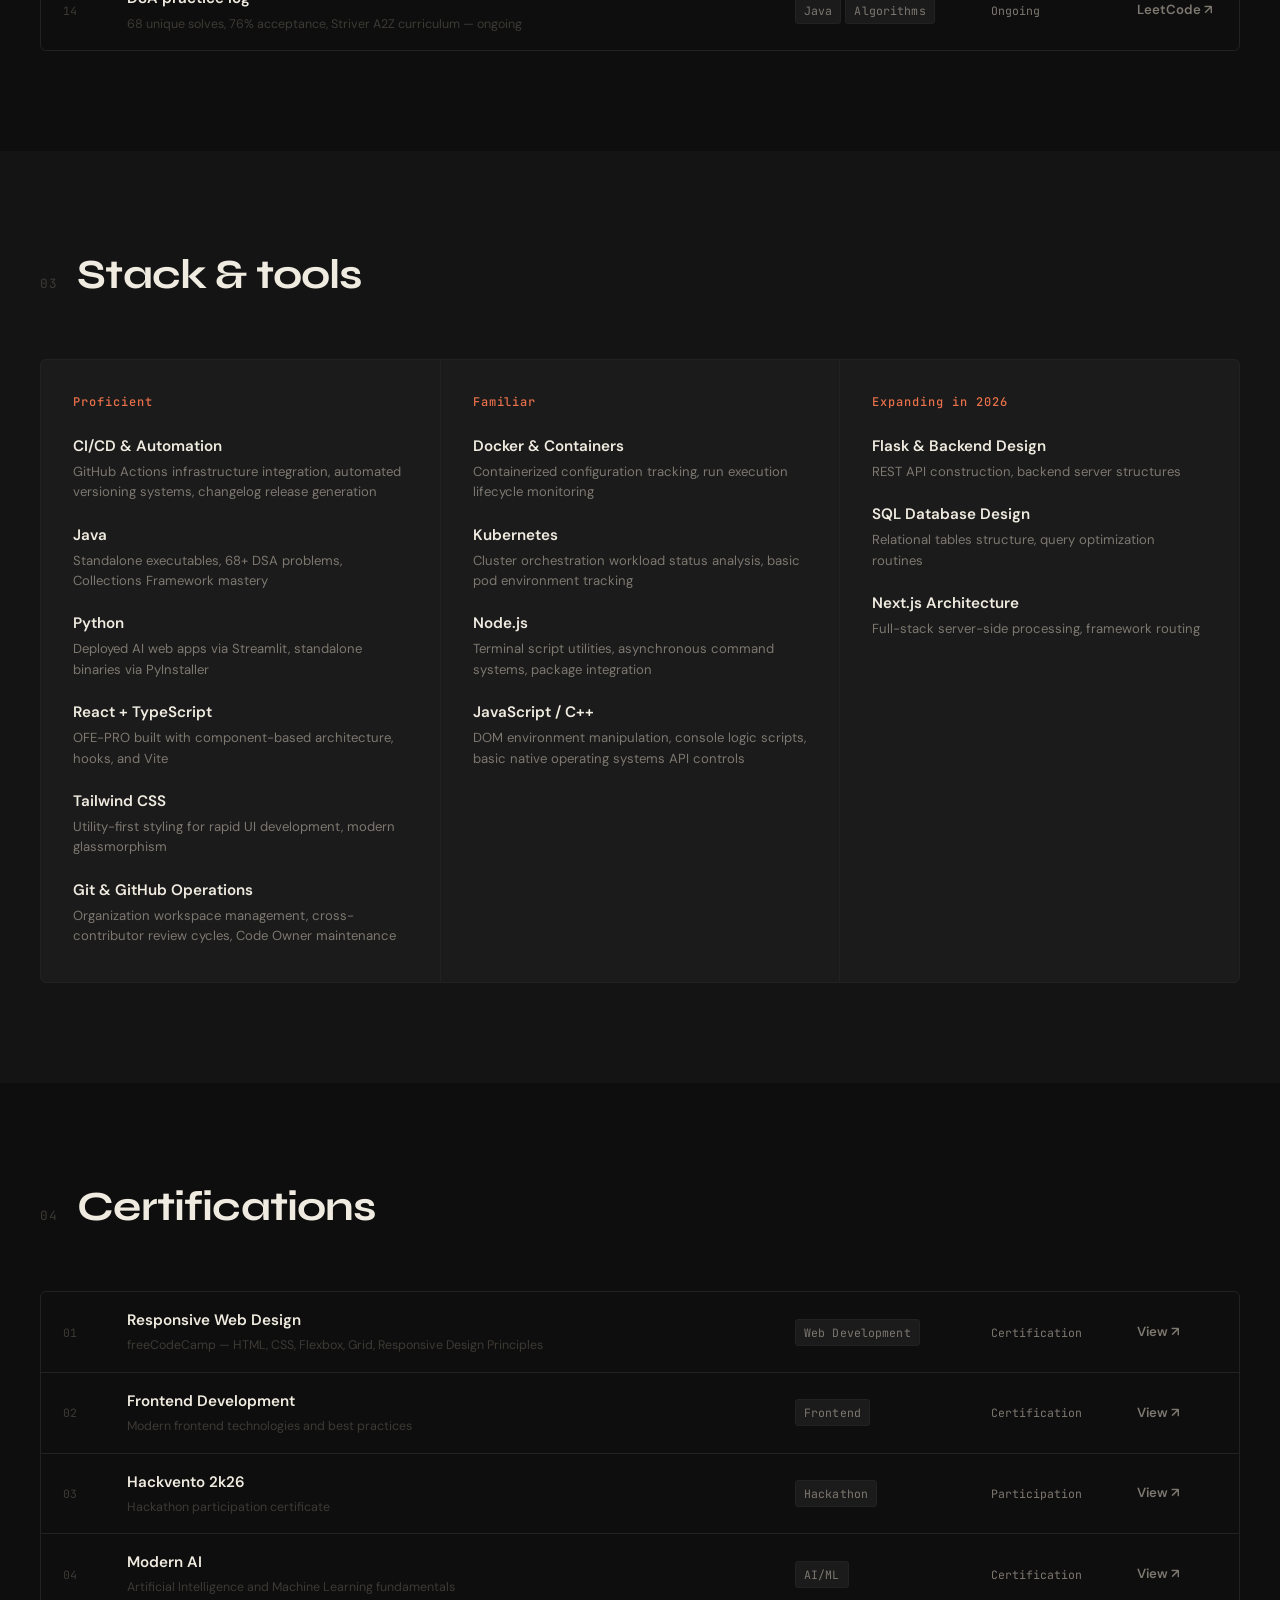
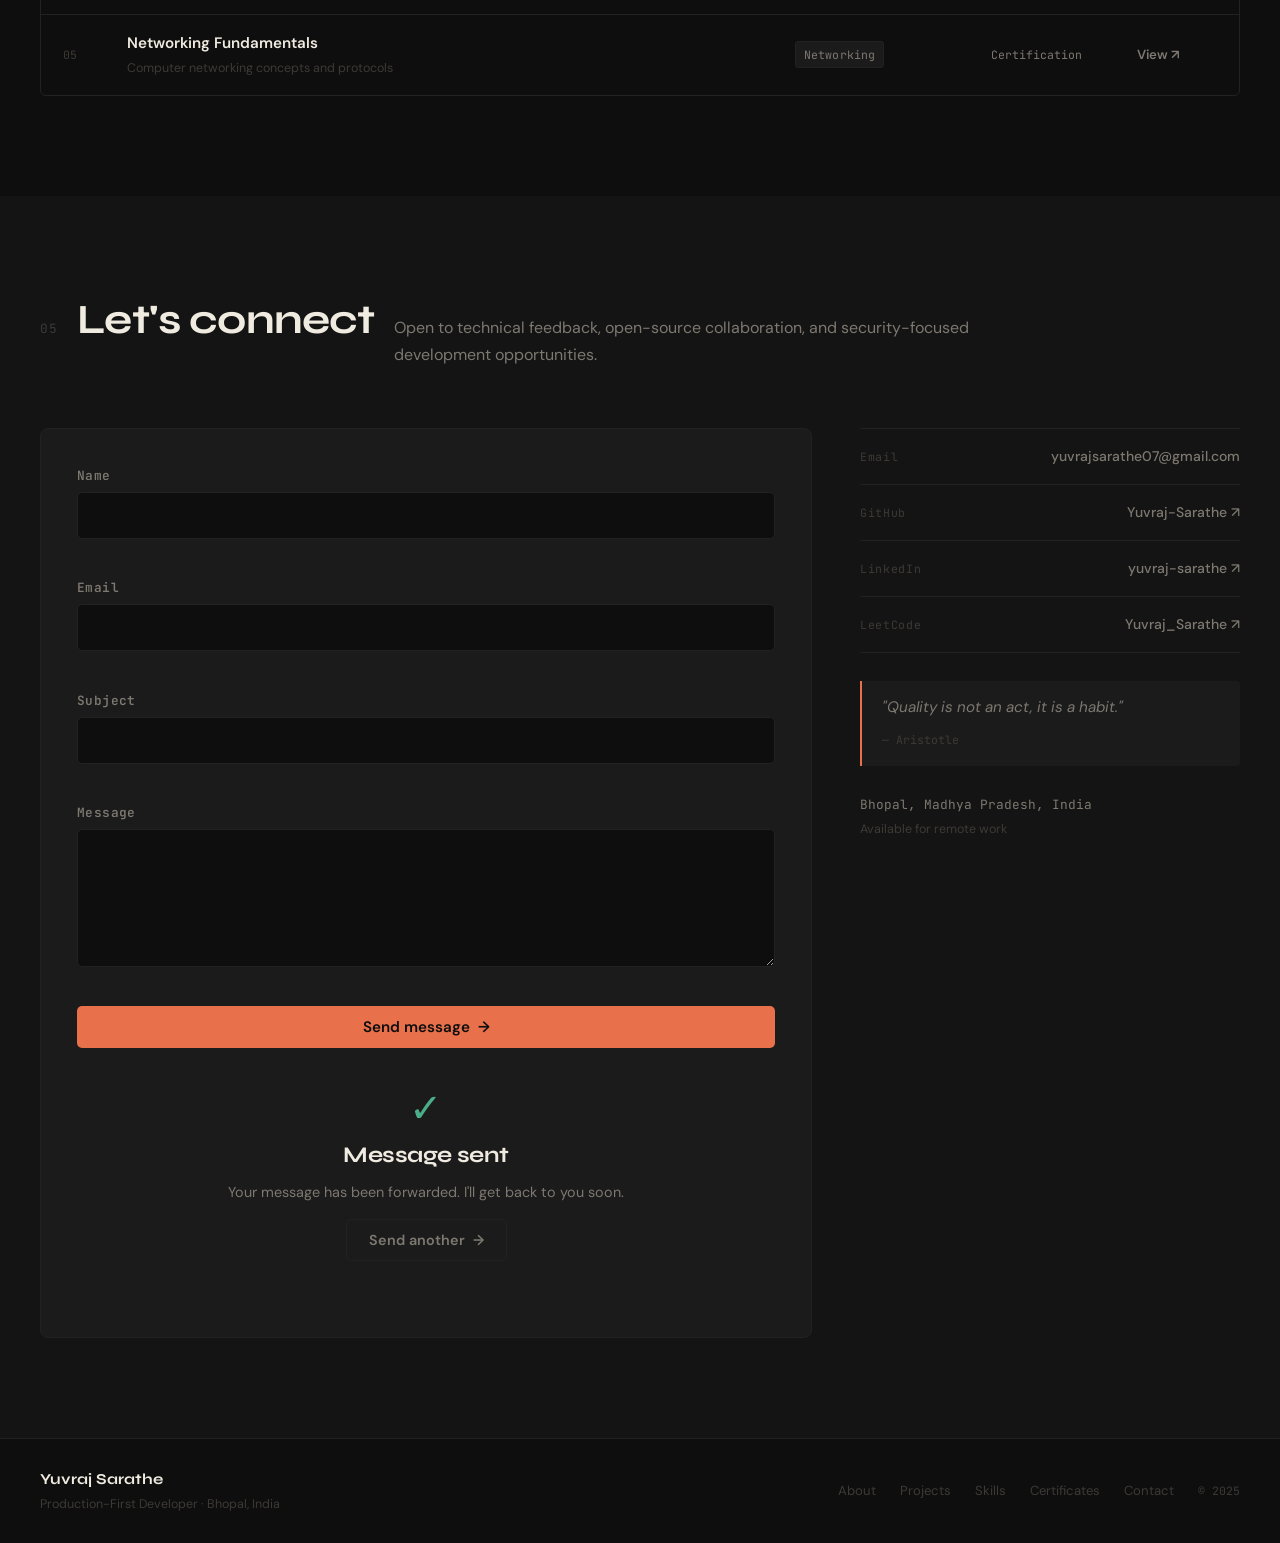
==== commit 5a6de8f8: "Update LeetCode acceptance stat number to 7" ====
--- a/index.html
+++ b/index.html
@@ -18,68 +18,63 @@
 
     <link rel="preconnect" href="https://fonts.googleapis.com">
     <link rel="preconnect" href="https://fonts.gstatic.com" crossorigin>
-    <link href="https://fonts.googleapis.com/css2?family=Syne:wght@400;500;600;700;800&family=DM+Sans:ital,opsz,wght@0,9..40,300;0,9..40,400;0,9..40,500;0,9..40,600;1,9..40,300;1,9..40,400&family=JetBrains+Mono:wght@300;400;500&family=Space+Mono:ital,wght@0,400;0,700;1,400&family=Playfair+Display:ital,wght@0,400;0,600;0,700;1,400;1,600&display=swap" rel="stylesheet">
+    <link href="https://fonts.googleapis.com/css2?family=Syne:wght@400;500;600;700;800&family=DM+Sans:ital,opsz,wght@0,9..40,300;0,9..40,400;0,9..40,500;0,9..40,600;1,9..40,300;1,9..40,400&family=JetBrains+Mono:wght@300;400;500&family=Space+Mono:ital,wght@0,400;0,700;1,400;1,600&family=Playfair+Display:ital,wght@0,400;0,600;0,700;1,400;1,600&display=swap" rel="stylesheet">
+    <link rel="icon" type="image/svg+xml" href="favicon.svg">
+    <link rel="alternate icon" href="favicon.ico">
     <link rel="stylesheet" href="style.css">
     <link rel="sitemap" type="application/xml" title="Sitemap" href="/sitemap.xml">
 </head>
 <body>
-    <!-- Skip to content for keyboard users -->
     <a href="#main" class="skip-link">Skip to content</a>
 
-    <!-- Custom cursor -->
     <div class="cursor-dot" aria-hidden="true"></div>
     <div class="cursor-ring" aria-hidden="true"></div>
 
-    <!-- Animated grain texture overlay -->
     <div class="grain" aria-hidden="true"></div>
 
-    <!-- Scroll progress indicator -->
     <div class="scroll-progress" id="scrollProgress" aria-hidden="true"></div>
 
-    <!-- Navigation -->
     <nav class="nav" id="nav" role="navigation" aria-label="Main navigation">
         <div class="nav-inner">
-            <a href="#hero" class="nav-logo" aria-label="Go to top">
-                <span class="nav-logo-text">YS</span>
-            </a>
-
-            <div class="nav-links" role="list">
-                <a href="#about" class="nav-link" role="listitem">About</a>
-                <a href="#projects" class="nav-link" role="listitem">Projects</a>
-                <a href="#skills" class="nav-link" role="listitem">Skills</a>
-                <a href="#certificates" class="nav-link" role="listitem">Certificates</a>
-                <a href="#contact" class="nav-link" role="listitem">Contact</a>
+            <a href="#hero" class="nav-logo" aria-label="Go to top">YS</a>
+
+            <div class="nav-links">
+                <a href="#about" class="nav-link">About</a>
+                <a href="#projects" class="nav-link">Projects</a>
+                <a href="#skills" class="nav-link">Skills</a>
+                <a href="#certificates" class="nav-link">Certificates</a>
+                <a href="#contact" class="nav-link">Contact</a>
             </div>
 
             <div class="nav-actions">
                 <button class="theme-btn" id="themeToggle" aria-label="Switch color theme" title="Switch theme">
-                    <span class="theme-btn-dot"></span>
-                    <span class="theme-btn-label" id="themeName">Obsidian</span>
+                    <span class="theme-dot"></span>
                 </button>
-                <button class="hamburger" id="hamburger" aria-label="Toggle mobile menu" aria-expanded="false" aria-controls="mobileMenu">
+                <button class="hamburger" id="hamburger" aria-label="Toggle mobile menu" aria-expanded="false">
+                    <span class="ham-line"></span>
                     <span class="ham-line"></span>
                     <span class="ham-line"></span>
                 </button>
             </div>
         </div>
 
-        <!-- Mobile menu -->
-        <div class="mobile-menu" id="mobileMenu" aria-hidden="true" role="menu">
-            <a href="#about" class="mobile-link" role="menuitem">About</a>
-            <a href="#projects" class="mobile-link" role="menuitem">Projects</a>
-            <a href="#skills" class="mobile-link" role="menuitem">Skills</a>
-            <a href="#certificates" class="mobile-link" role="menuitem">Certificates</a>
-            <a href="#contact" class="mobile-link" role="menuitem">Contact</a>
+        <div class="mobile-overlay" id="mobileOverlay" aria-hidden="true">
+            <nav class="mobile-links">
+                <a href="#about" class="mobile-link" role="menuitem" style="--i:0">About</a>
+                <a href="#projects" class="mobile-link" role="menuitem" style="--i:1">Projects</a>
+                <a href="#skills" class="mobile-link" role="menuitem" style="--i:2">Skills</a>
+                <a href="#certificates" class="mobile-link" role="menuitem" style="--i:3">Certificates</a>
+                <a href="#contact" class="mobile-link" role="menuitem" style="--i:4">Contact</a>
+            </nav>
         </div>
     </nav>
 
     <main id="main">
 
-        <!-- ═══════════════ HERO ═══════════════ -->
         <header id="hero" class="hero">
             <div class="hero-inner">
 
-                <div class="hero-eyebrow" data-animate="fade-up">
+                <div class="hero-eyebrow" data-reveal="fade-up">
                     <span class="status-pulse" aria-label="Currently available"></span>
                     <span class="status-text">Available for internships &amp; collaborations</span>
                     <span class="hero-meta">
@@ -92,34 +87,42 @@
                 </div>
 
                 <h1 class="hero-name" aria-label="Yuvraj Sarathe">
-                    <span class="hero-name-line" data-animate="slide-up" data-delay="1">Yuvraj</span>
-                    <span class="hero-name-line hero-name-accent" data-animate="slide-up" data-delay="2">Sarathe</span>
+                    <span class="hero-name-line" data-reveal="slide-up" data-delay="1">Yuvraj</span>
+                    <span class="hero-name-line hero-name-accent" data-reveal="slide-up" data-delay="2">Sarathe</span>
                 </h1>
 
-                <div class="hero-rule" data-animate="expand" data-delay="3" aria-hidden="true"></div>
-
-                <div class="hero-bottom" data-animate="fade-up" data-delay="4">
+                <div class="hero-rule" data-reveal="expand" data-delay="3" aria-hidden="true"></div>
+
+                <div class="hero-bottom" data-reveal="fade-up" data-delay="4">
                     <p class="hero-role">Production-First Developer</p>
                     <p class="hero-desc">
-                        Most developers write code. I ship software. Every project is packaged
-                        as a standalone executable — zero setup, immediate execution.
+                        Most developers write fragile scripts that only work in their own local text editors. I ship resilient, complete software applications. From automated open-source operations infrastructure to pre-compiled standalone executables, my work runs instantly right out of the box with zero system setup or installation pain.
                     </p>
                     <div class="hero-cta">
-                        <a href="#projects" class="btn btn-primary">View projects</a>
-                        <a href="https://github.com/Yuvraj-Sarathe" target="_blank" rel="noopener noreferrer" class="btn btn-outline">GitHub ↗</a>
-                        <a href="#contact" class="btn btn-text">Get in touch →</a>
-                    </div>
-                </div>
-
-                <div class="hero-stats" data-animate="fade-up" data-delay="5">
+                        <a href="#projects" class="btn btn-primary">
+                            <span>View projects</span>
+                            <span class="btn-icon">→</span>
+                        </a>
+                        <a href="https://github.com/Yuvraj-Sarathe" target="_blank" rel="noopener noreferrer" class="btn btn-outline">
+                            <span>GitHub</span>
+                            <span class="btn-icon">↗</span>
+                        </a>
+                        <a href="#contact" class="btn btn-text">
+                            <span>Get in touch</span>
+                            <span class="btn-icon">→</span>
+                        </a>
+                    </div>
+                </div>
+
+                <div class="hero-stats" data-reveal="fade-up" data-delay="5">
                     <div class="stat-item">
-                        <span class="stat-num">12+</span>
+                        <span class="stat-num">14+</span>
                         <span class="stat-label">Projects shipped</span>
                     </div>
                     <div class="stat-sep" aria-hidden="true"></div>
                     <div class="stat-item">
-                        <span class="stat-num">68+</span>
-                        <span class="stat-label">DSA problems</span>
+                        <span class="stat-num">OSS</span>
+                        <span class="stat-label">Code Owner</span>
                     </div>
                     <div class="stat-sep" aria-hidden="true"></div>
                     <div class="stat-item">
@@ -128,8 +131,8 @@
                     </div>
                     <div class="stat-sep" aria-hidden="true"></div>
                     <div class="stat-item">
-                        <span class="stat-num">2</span>
-                        <span class="stat-label">Live apps</span>
+                        <span class="stat-num">7</span>
+                        <span class="stat-label">Live production apps</span>
                     </div>
                 </div>
 
@@ -140,24 +143,23 @@
             </div>
         </header>
 
-        <!-- ═══════════════ ABOUT ═══════════════ -->
         <section id="about" class="section approach-section">
             <div class="section-inner">
-                <div class="section-header" data-animate="fade-up">
+                <div class="section-header" data-reveal="fade-up">
                     <span class="section-num" aria-hidden="true">01</span>
                     <h2 class="section-heading">About me</h2>
                 </div>
 
-                <div class="about-intro" data-animate="fade-up" data-delay="1">
+                <div class="about-intro" data-reveal="fade-up" data-delay="1">
                     <p class="about-bio">
-                        B.Tech Cyber Security student at LNCT Bhopal with a passion for building production-ready software. 
-                        I don't just write code — I ship applications that users can actually run without dependency headaches. 
-                        From bundled Java executables to standalone Python binaries and deployed web apps, every project is 
-                        designed for immediate execution.
+                        B.Tech Cyber Security student at LNCT Bhopal with an intense obsession for engineering production-ready software systems. 
+                        I despise dependency hell and configuration friction. Whether managing core release workflows for open-source organizations, 
+                        bundling isolated runtimes for zero-friction desktop applications, or architecting secure client-side search tools, 
+                        I build software that works immediately upon deployment.
                     </p>
                 </div>
 
-                <div class="education-block" data-animate="fade-up" data-delay="2">
+                <div class="education-block" data-reveal="fade-up" data-delay="2">
                     <h3 class="education-title">Education</h3>
                     <div class="education-card">
                         <div class="edu-main">
@@ -179,52 +181,81 @@
                     </div>
                 </div>
 
-                <div class="approach-grid" data-animate="fade-up" data-delay="3">
-                    <div class="approach-item" data-animate="fade-up" data-delay="1">
+                <div class="approach-grid" data-reveal="fade-up" data-delay="3">
+                    <div class="approach-item" data-reveal="fade-up" data-delay="1">
                         <span class="approach-num" aria-hidden="true">01</span>
-                        <h3>Java applications</h3>
-                        <p>Bundled JRE (the runtime environment users need to execute Java programs) for zero-friction <code>.exe</code> execution. No JDK installation required on user machines.</p>
-                        <span class="approach-tag">Just download &amp; run</span>
-                    </div>
-
-                    <div class="approach-item" data-animate="fade-up" data-delay="2">
+                        <h3>Infrastructure automation</h3>
+                        <p>Designing modern CI/CD (Continuous Integration and Continuous Deployment — automated tracking scripts that build, test, and release code instantly when changes are pushed) systems to handle automated versioning, sync release tags, and strictly maintain accurate production history logs.</p>
+                        <span class="approach-tag">Zero manual friction</span>
+                    </div>
+
+                    <div class="approach-item" data-reveal="fade-up" data-delay="2">
                         <span class="approach-num" aria-hidden="true">02</span>
-                        <h3>Python projects</h3>
-                        <p>Standalone binaries via PyInstaller (a tool that packs Python code and all its dependencies into a single distributable file). No Python interpreter needed on the target machine.</p>
-                        <span class="approach-tag">No dependencies</span>
-                    </div>
-
-                    <div class="approach-item" data-animate="fade-up" data-delay="3">
+                        <h3>Independent execution</h3>
+                        <p>Compiling applications into standalone pre-packaged binaries or bundling dedicated execution runtimes. Users execute the application directly without installing platform-specific developer compilers or runtimes on their machines.</p>
+                        <span class="approach-tag">No local requirements</span>
+                    </div>
+
+                    <div class="approach-item" data-reveal="fade-up" data-delay="3">
                         <span class="approach-num" aria-hidden="true">03</span>
                         <h3>Security from day one</h3>
-                        <p>Input validation (checking that user data is safe before processing it) and exception handling (intercepting errors before they crash the program) are not afterthoughts — they're built in at the start.</p>
+                        <p>Input validation (checking that user data is structurally safe and clean before running it) and error exception interception are baked natively into the codebase foundations. I prevent runtime crashes and standard technical vulnerabilities before they can appear.</p>
                         <span class="approach-tag">Secure by design</span>
                     </div>
 
-                    <div class="approach-item" data-animate="fade-up" data-delay="4">
+                    <div class="approach-item" data-reveal="fade-up" data-delay="4">
                         <span class="approach-num" aria-hidden="true">04</span>
                         <h3>Pattern-based learning</h3>
-                        <p>DSA (Data Structures and Algorithms — the specific ways we organize and process data to solve problems efficiently) learned through pattern recognition, not rote memorization. Striver A2Z curriculum.</p>
+                        <p>DSA (Data Structures and Algorithms — the specific structural ways we organize, track, and manipulate data to solve logic problems quickly) mastered through systematic core structural pattern recognition rather than shallow memorization blocks. Following the Striver A2Z curriculum map.</p>
                         <span class="approach-tag">Efficiency obsessed</span>
                     </div>
                 </div>
             </div>
         </section>
 
-        <!-- ═══════════════ PROJECTS ═══════════════ -->
         <section id="projects" class="section projects-section">
             <div class="section-inner">
-                <div class="section-header" data-animate="fade-up">
+                <div class="section-header" data-reveal="fade-up">
                     <span class="section-num" aria-hidden="true">02</span>
                     <h2 class="section-heading">Featured work</h2>
                 </div>
 
-                <!-- Featured projects -->
-                <div class="featured-block" data-animate="fade-up" data-delay="1">
-                    <p class="featured-label">Live applications</p>
+                <div class="featured-block" data-reveal="fade-up" data-delay="1">
+                    <p class="featured-label">Live applications &amp; production systems</p>
                     <div class="featured-grid">
-                        <article class="featured-card">
-                            <div class="featured-card-top fc-top-1">
+                        <article class="card-shell">
+                            <div class="card-core">
+                            <div class="featured-card">
+                            <div class="featured-card-top fc-top-gitdeep">
+                                <div class="fc-live" style="background: rgba(14, 165, 233, 0.2); color: #38bdf8; border: 1px solid rgba(14, 165, 233, 0.4);">
+                                    <span class="live-dot" style="background: #38bdf8; box-shadow: 0 0 8px #38bdf8;" aria-label="Production"></span>
+                                    Core System
+                                </div>
+                                <span class="fc-year">2026</span>
+                            </div>
+                            <div class="featured-card-body">
+                                <span class="fc-type">Open Source · Code Owner</span>
+                                <h3 class="fc-title">KDM-CLI</h3>
+                                <p class="fc-desc">Lightweight, terminal-based monitoring tool that actively tracks Kubernetes pods and Docker containers. I joined the organization, took command as Code Owner, and engineered automated CI/CD release workflows that seamlessly handle tag alignment and automatically generate comprehensive changelog versions across every software deployment phase.</p>
+                                <div class="fc-tech">
+                                    <span>Node.js</span>
+                                    <span>Docker</span>
+                                    <span>Kubernetes</span>
+                                    <span>GitHub Actions</span>
+                                </div>
+                                <div class="fc-links-group" style="display: flex; gap: 1rem; margin-top: auto;">
+                                    <a href="https://kdmcli.app/" target="_blank" rel="noopener noreferrer" class="fc-link">Website ↗</a>
+                                    <a href="https://github.com/KDM-cli/kdm-cli" target="_blank" rel="noopener noreferrer" class="fc-link" style="color: var(--text-muted);">Source &amp; Contributions ↗</a>
+                                </div>
+                            </div>
+                            </div>
+                        </div>
+                        </article>
+
+                        <article class="card-shell">
+                            <div class="card-core">
+                            <div class="featured-card">
+                            <div class="featured-card-top fc-top-gitdeep">
                                 <div class="fc-live">
                                     <span class="live-dot" aria-label="Live"></span>
                                     Live
@@ -232,18 +263,50 @@
                                 <span class="fc-year">2025</span>
                             </div>
                             <div class="featured-card-body">
-                                <span class="fc-type">AI-powered web app</span>
-                                <h3 class="fc-title">CATMATHS</h3>
-                                <p class="fc-desc">Free web application helping students prepare for the CAT quantitative section using AI-generated tests. Deployed via Netlify and Vercel.</p>
+                                <span class="fc-type">AI-powered developer tool</span>
+                                <h3 class="fc-title">GitDeep</h3>
+                                <p class="fc-desc">Brutally honest AI assessments of any GitHub profile. Hirability scores, SWOT analysis, career slope detection, buzzword vs reality check, per-repo scoring, and candidate comparison. 12 AI providers. Zero data storage.</p>
                                 <div class="fc-tech">
-                                    <span>Web Tech</span>
-                                    <span>AI</span>
+                                    <span>Next.js 15</span>
+                                    <span>TypeScript</span>
+                                    <span>Tailwind v4</span>
+                                    <span>Recharts</span>
                                 </div>
-                                <a href="https://catmaths.vercel.app/" target="_blank" rel="noopener noreferrer" class="fc-link">Open live demo ↗</a>
-                            </div>
+                                <a href="https://gitdeep.vercel.app/" target="_blank" rel="noopener noreferrer" class="fc-link">Open live demo ↗</a>
+                            </div>
+                            </div>
+                        </div>
                         </article>
 
-                        <article class="featured-card">
+                        <article class="card-shell">
+                            <div class="card-core">
+                            <div class="featured-card">
+                            <div class="featured-card-top fc-top-gitissue">
+                                <div class="fc-live">
+                                    <span class="live-dot" aria-label="Live"></span>
+                                    Live
+                                </div>
+                                <span class="fc-year">2026</span>
+                            </div>
+                            <div class="featured-card-body">
+                                <span class="fc-type">Global Issue Explorer</span>
+                                <h3 class="fc-title">GitIssue</h3>
+                                <p class="fc-desc">Cross-repo GitHub issue search. Browse, filter, and sort issues across all of GitHub with label tracking, language filters, and customizable views — entirely client-side.</p>
+                                <div class="fc-tech">
+                                    <span>Next.js</span>
+                                    <span>TypeScript</span>
+                                    <span>Tailwind</span>
+                                    <span>GitHub API</span>
+                                </div>
+                                <a href="https://gitissue.vercel.app/" target="_blank" rel="noopener noreferrer" class="fc-link">Open live demo ↗</a>
+                            </div>
+                            </div>
+                        </div>
+                        </article>
+
+                        <article class="card-shell">
+                            <div class="card-core">
+                            <div class="featured-card">
                             <div class="featured-card-top fc-top-3">
                                 <div class="fc-live">
                                     <span class="live-dot" aria-label="Live"></span>
@@ -262,12 +325,13 @@
                                 </div>
                                 <a href="https://ofe-pro.vercel.app/" target="_blank" rel="noopener noreferrer" class="fc-link">Open live demo ↗</a>
                             </div>
+                            </div>
+                        </div>
                         </article>
                     </div>
                 </div>
 
-                <!-- Editorial project list -->
-                <div class="project-list" data-animate="fade-up" data-delay="2">
+                <div class="project-list" data-reveal="fade-up" data-delay="2">
                     <p class="featured-label">All projects</p>
                     <div class="project-list-head" aria-hidden="true">
                         <span>Title</span>
@@ -277,7 +341,62 @@
                     </div>
 
                     <article class="project-row">
+                        <span class="pr-num" aria-hidden="true">01</span>
+                        <div class="pr-info">
+                            <strong class="pr-title">KDM-CLI</strong>
+                            <span class="pr-sub">Core Code Owner. Real-time terminal environment monitor for Docker workloads and Kubernetes pods. Designed automated tag orchestration and release pipeline scripts.</span>
+                        </div>
+                        <div class="pr-stack">
+                            <span class="tag">Node.js</span>
+                            <span class="tag">K8s</span>
+                            <span class="tag">CI/CD</span>
+                        </div>
+                        <span class="pr-type">OSS Infrastructure</span>
+                        <span class="pr-links">
+                            <a href="https://kdmcli.app" target="_blank" rel="noopener noreferrer" class="pr-link" aria-label="KDM Live Website">Site ↗</a>
+                            <a href="https://github.com/KDM-cli/kdm-cli" target="_blank" rel="noopener noreferrer" class="pr-link" aria-label="KDM Contributions Source">GitHub ↗</a>
+                        </span>
+                    </article>
+
+                    <article class="project-row">
+                        <span class="pr-num" aria-hidden="true">02</span>
+                        <div class="pr-info">
+                            <strong class="pr-title">GitDeep</strong>
+                            <span class="pr-sub">AI GitHub profile analyzer — hirability scoring, SWOT, career slope, buzzword detection, 12 AI providers, zero data storage.</span>
+                        </div>
+                        <div class="pr-stack">
+                            <span class="tag">Next.js</span>
+                            <span class="tag">TypeScript</span>
+                            <span class="tag">Tailwind</span>
+                        </div>
+                        <span class="pr-type">Live web app</span>
+                        <span class="pr-links">
+                            <a href="https://gitdeep.vercel.app" target="_blank" rel="noopener noreferrer" class="pr-link" aria-label="GitDeep live demo">Live ↗</a>
+                            <a href="https://github.com/Yuvraj-Sarathe/GitDeep" target="_blank" rel="noopener noreferrer" class="pr-link" aria-label="GitDeep source">GitHub ↗</a>
+                        </span>
+                    </article>
+
+                    <article class="project-row">
                         <span class="pr-num" aria-hidden="true">03</span>
+                        <div class="pr-info">
+                            <strong class="pr-title">GitIssue</strong>
+                            <span class="pr-sub">Cross-repo GitHub issue search. Browse, filter, and sort issues across all of GitHub with label tracking, language filters, and customizable views — entirely client-side.</span>
+                        </div>
+                        <div class="pr-stack">
+                            <span class="tag">Next.js</span>
+                            <span class="tag">TypeScript</span>
+                            <span class="tag">Tailwind</span>
+                            <span class="tag">GitHub API</span>
+                        </div>
+                        <span class="pr-type">Live web app</span>
+                        <span class="pr-links">
+                            <a href="https://gitissue.vercel.app" target="_blank" rel="noopener noreferrer" class="pr-link" aria-label="GitIssue live demo">Live ↗</a>
+                            <a href="https://github.com/Yuvraj-Sarathe/Git-Issue" target="_blank" rel="noopener noreferrer" class="pr-link" aria-label="GitIssue source">GitHub ↗</a>
+                        </span>
+                    </article>
+
+                    <article class="project-row">
+                        <span class="pr-num" aria-hidden="true">04</span>
                         <div class="pr-info">
                             <strong class="pr-title">Hangman in Java</strong>
                             <span class="pr-sub">Production-ready desktop game bundled with its own JRE. Distributed as a Windows .zip executable.</span>
@@ -290,7 +409,7 @@
                     </article>
 
                     <article class="project-row">
-                        <span class="pr-num" aria-hidden="true">04</span>
+                        <span class="pr-num" aria-hidden="true">05</span>
                         <div class="pr-info">
                             <strong class="pr-title">Adaptive Connect 4</strong>
                             <span class="pr-sub">Fully functional Connect 4 game featuring adaptive graphics. Game logic powered by NumPy, rendered using Pygame.</span>
@@ -305,7 +424,7 @@
                     </article>
 
                     <article class="project-row">
-                        <span class="pr-num" aria-hidden="true">05</span>
+                        <span class="pr-num" aria-hidden="true">06</span>
                         <div class="pr-info">
                             <strong class="pr-title">One HTML File Challenge</strong>
                             <span class="pr-sub">Masterclass in minimalist coding — building a functional tool entirely within a single HTML file. Focused on code density and zero external dependencies.</span>
@@ -323,7 +442,7 @@
                     </article>
 
                     <article class="project-row">
-                        <span class="pr-num" aria-hidden="true">06</span>
+                        <span class="pr-num" aria-hidden="true">07</span>
                         <div class="pr-info">
                             <strong class="pr-title">OFE-PRO</strong>
                             <span class="pr-sub">Full-fledged production version with modular architecture. Enhanced UX, optimized performance, and scalable state management.</span>
@@ -341,7 +460,24 @@
                     </article>
 
                     <article class="project-row">
-                        <span class="pr-num" aria-hidden="true">07</span>
+                        <span class="pr-num" aria-hidden="true">08</span>
+                        <div class="pr-info">
+                            <strong class="pr-title">CATMATHS</strong>
+                            <span class="pr-sub">Free web system constructed to help students practice for the CAT quantitative section using automated AI-generated testing templates. Deployed on Vercel platforms.</span>
+                        </div>
+                        <div class="pr-stack">
+                            <span class="tag">Web Tech</span>
+                            <span class="tag">AI</span>
+                        </div>
+                        <span class="pr-type">Live web app</span>
+                        <span class="pr-links">
+                            <a href="https://github.com/Yuvraj-Sarathe/CATMATHS" target="_blank" rel="noopener noreferrer" class="pr-link" aria-label="CATMATHS source on GitHub">GitHub ↗</a>
+                            <a href="https://catmaths.vercel.app/" target="_blank" rel="noopener noreferrer" class="pr-link" aria-label="CATMATHS live demo">Live ↗</a>
+                        </span>
+                    </article>
+
+                    <article class="project-row">
+                        <span class="pr-num" aria-hidden="true">09</span>
                         <div class="pr-info">
                             <strong class="pr-title">UniSync</strong>
                             <span class="pr-sub">Campus ecosystem platform with AI-powered peer matching. Connects students based on interests and academic goals using Google Gemini for intelligent recommendations.</span>
@@ -356,7 +492,7 @@
                     </article>
 
                     <article class="project-row">
-                        <span class="pr-num" aria-hidden="true">08</span>
+                        <span class="pr-num" aria-hidden="true">10</span>
                         <div class="pr-info">
                             <strong class="pr-title">NeuralPlan</strong>
                             <span class="pr-sub">AI-powered study planner with Vision OCR capabilities. Creates personalized study schedules that adapt to energy levels and learning patterns using Gemini Vision.</span>
@@ -371,7 +507,7 @@
                     </article>
 
                     <article class="project-row">
-                        <span class="pr-num" aria-hidden="true">09</span>
+                        <span class="pr-num" aria-hidden="true">11</span>
                         <div class="pr-info">
                             <strong class="pr-title">Guess the number</strong>
                             <span class="pr-sub">Tkinter GUI, input validation, smart hints, event-driven architecture</span>
@@ -385,7 +521,7 @@
                     </article>
 
                     <article class="project-row">
-                        <span class="pr-num" aria-hidden="true">10</span>
+                        <span class="pr-num" aria-hidden="true">12</span>
                         <div class="pr-info">
                             <strong class="pr-title">Tic-Tac-Toe</strong>
                             <span class="pr-sub">AI opponent, 8-pattern win detection, Windows API colored console</span>
@@ -399,7 +535,7 @@
                     </article>
 
                     <article class="project-row">
-                        <span class="pr-num" aria-hidden="true">11</span>
+                        <span class="pr-num" aria-hidden="true">13</span>
                         <div class="pr-info">
                             <strong class="pr-title">Web development projects</strong>
                             <span class="pr-sub">freeCodeCamp certified, 5 portfolio pieces, fully responsive</span>
@@ -417,7 +553,7 @@
                     </article>
 
                     <article class="project-row">
-                        <span class="pr-num" aria-hidden="true">12</span>
+                        <span class="pr-num" aria-hidden="true">14</span>
                         <div class="pr-info">
                             <strong class="pr-title">DSA practice log</strong>
                             <span class="pr-sub">68 unique solves, 76% acceptance, Striver A2Z curriculum — ongoing</span>
@@ -433,19 +569,22 @@
             </div>
         </section>
 
-        <!-- ═══════════════ SKILLS ═══════════════ -->
         <section id="skills" class="section skills-section">
             <div class="section-inner">
-                <div class="section-header" data-animate="fade-up">
+                <div class="section-header" data-reveal="fade-up">
                     <span class="section-num" aria-hidden="true">03</span>
                     <h2 class="section-heading">Stack &amp; tools</h2>
                 </div>
 
                 <div class="skills-cols">
-                    <div class="skills-col" data-animate="fade-up" data-delay="1">
+                    <div class="skills-col" data-reveal="fade-up" data-delay="1">
                         <h3 class="skills-col-title">Proficient</h3>
                         <ul class="skills-list">
                             <li>
+                                <strong class="skill-name">CI/CD &amp; Automation</strong>
+                                <span class="skill-note">GitHub Actions infrastructure integration, automated versioning systems, changelog release generation</span>
+                            </li>
+                            <li>
                                 <strong class="skill-name">Java</strong>
                                 <span class="skill-note">Standalone executables, 68+ DSA problems, Collections Framework mastery</span>
                             </li>
@@ -462,56 +601,48 @@
                                 <span class="skill-note">Utility-first styling for rapid UI development, modern glassmorphism</span>
                             </li>
                             <li>
-                                <strong class="skill-name">HTML / CSS</strong>
-                                <span class="skill-note">Responsive production-grade interfaces, freeCodeCamp certified</span>
-                            </li>
-                            <li>
-                                <strong class="skill-name">Git</strong>
-                                <span class="skill-note">Daily commit workflow, multi-contributor hackathon projects</span>
+                                <strong class="skill-name">Git &amp; GitHub Operations</strong>
+                                <span class="skill-note">Organization workspace management, cross-contributor review cycles, Code Owner maintenance</span>
                             </li>
                         </ul>
                     </div>
 
-                    <div class="skills-col" data-animate="fade-up" data-delay="2">
+                    <div class="skills-col" data-reveal="fade-up" data-delay="2">
                         <h3 class="skills-col-title">Familiar</h3>
                         <ul class="skills-list">
                             <li>
-                                <strong class="skill-name">JavaScript</strong>
-                                <span class="skill-note">DOM manipulation, event handling, form validation in production</span>
-                            </li>
-                            <li>
-                                <strong class="skill-name">C++</strong>
-                                <span class="skill-note">Console applications, Windows API, game logic</span>
-                            </li>
-                            <li>
-                                <strong class="skill-name">Gemini API</strong>
-                                <span class="skill-note">AI integration, Vision OCR, intelligent recommendations</span>
-                            </li>
-                            <li>
-                                <strong class="skill-name">Linux CLI</strong>
-                                <span class="skill-note">Package management, shell scripting, file operations</span>
+                                <strong class="skill-name">Docker &amp; Containers</strong>
+                                <span class="skill-note">Containerized configuration tracking, run execution lifecycle monitoring</span>
+                            </li>
+                            <li>
+                                <strong class="skill-name">Kubernetes</strong>
+                                <span class="skill-note">Cluster orchestration workload status analysis, basic pod environment tracking</span>
+                            </li>
+                            <li>
+                                <strong class="skill-name">Node.js</strong>
+                                <span class="skill-note">Terminal script utilities, asynchronous command systems, package integration</span>
+                            </li>
+                            <li>
+                                <strong class="skill-name">JavaScript / C++</strong>
+                                <span class="skill-note">DOM environment manipulation, console logic scripts, basic native operating systems API controls</span>
                             </li>
                         </ul>
                     </div>
 
-                    <div class="skills-col" data-animate="fade-up" data-delay="3">
+                    <div class="skills-col" data-reveal="fade-up" data-delay="3">
                         <h3 class="skills-col-title">Expanding in 2026</h3>
                         <ul class="skills-list">
                             <li>
-                                <strong class="skill-name">Flask</strong>
-                                <span class="skill-note">REST API development, backend systems</span>
-                            </li>
-                            <li>
-                                <strong class="skill-name">SQL</strong>
-                                <span class="skill-note">Database design, query optimization for full-stack apps</span>
-                            </li>
-                            <li>
-                                <strong class="skill-name">Docker</strong>
-                                <span class="skill-note">Containerization for consistent deployment environments</span>
-                            </li>
-                            <li>
-                                <strong class="skill-name">Next.js</strong>
-                                <span class="skill-note">Full-stack React framework, server-side rendering</span>
+                                <strong class="skill-name">Flask &amp; Backend Design</strong>
+                                <span class="skill-note">REST API construction, backend server structures</span>
+                            </li>
+                            <li>
+                                <strong class="skill-name">SQL Database Design</strong>
+                                <span class="skill-note">Relational tables structure, query optimization routines</span>
+                            </li>
+                            <li>
+                                <strong class="skill-name">Next.js Architecture</strong>
+                                <span class="skill-note">Full-stack server-side processing, framework routing</span>
                             </li>
                         </ul>
                     </div>
@@ -519,15 +650,14 @@
             </div>
         </section>
 
-        <!-- ═══════════════ CERTIFICATES ═══════════════ -->
         <section id="certificates" class="section certificates-section">
             <div class="section-inner">
-                <div class="section-header" data-animate="fade-up">
+                <div class="section-header" data-reveal="fade-up">
                     <span class="section-num" aria-hidden="true">04</span>
                     <h2 class="section-heading">Certifications</h2>
                 </div>
 
-                <div class="project-list" data-animate="fade-up" data-delay="1">
+                <div class="project-list" data-reveal="fade-up" data-delay="1">
                     <article class="project-row">
                         <span class="pr-num" aria-hidden="true">01</span>
                         <div class="pr-info">
@@ -596,17 +726,16 @@
             </div>
         </section>
 
-        <!-- ═══════════════ CONTACT ═══════════════ -->
         <section id="contact" class="section contact-section">
             <div class="section-inner">
-                <div class="section-header" data-animate="fade-up">
+                <div class="section-header" data-reveal="fade-up">
                     <span class="section-num" aria-hidden="true">05</span>
                     <h2 class="section-heading">Let's connect</h2>
                     <p class="section-sub">Open to technical feedback, open-source collaboration, and security-focused development opportunities.</p>
                 </div>
 
                 <div class="contact-grid">
-                    <div class="contact-form-wrap" data-animate="fade-up" data-delay="1">
+                    <div class="contact-form-wrap" data-reveal="fade-up" data-delay="1">
                         <form id="contactForm" class="contact-form" novalidate>
                             <div class="form-group">
                                 <label for="name">Name</label>
@@ -633,7 +762,8 @@
                             </div>
 
                             <button type="submit" class="btn btn-primary btn-submit">
-                                Send message <span class="btn-arrow">→</span>
+                                <span>Send message</span>
+                                <span class="btn-icon">→</span>
                             </button>
                         </form>
 
@@ -641,11 +771,14 @@
                             <span class="ty-icon" aria-hidden="true">✓</span>
                             <h3>Message sent</h3>
                             <p>Your message has been forwarded. I'll get back to you soon.</p>
-                            <button class="btn btn-outline" id="backToForm">Send another →</button>
-                        </div>
-                    </div>
-
-                    <aside class="contact-sidebar" data-animate="fade-up" data-delay="2">
+                            <button class="btn btn-outline" id="backToForm">
+                                <span>Send another</span>
+                                <span class="btn-icon">→</span>
+                            </button>
+                        </div>
+                    </div>
+
+                    <aside class="contact-sidebar" data-reveal="fade-up" data-delay="2">
                         <nav class="contact-links" aria-label="Social links">
                             <a href="mailto:yuvrajsarathe07@gmail.com" class="contact-link">
                                 <span class="cl-label">Email</span>
@@ -681,7 +814,6 @@
 
     </main>
 
-    <!-- Footer -->
     <footer class="footer">
         <div class="footer-inner">
             <div class="footer-left">
@@ -699,9 +831,8 @@
         </div>
     </footer>
 
-    <!-- Back to top -->
     <a href="#hero" class="back-top" id="backTop" aria-label="Back to top" hidden>↑</a>
 
     <script src="script.js"></script>
 </body>
-</html>+</html>
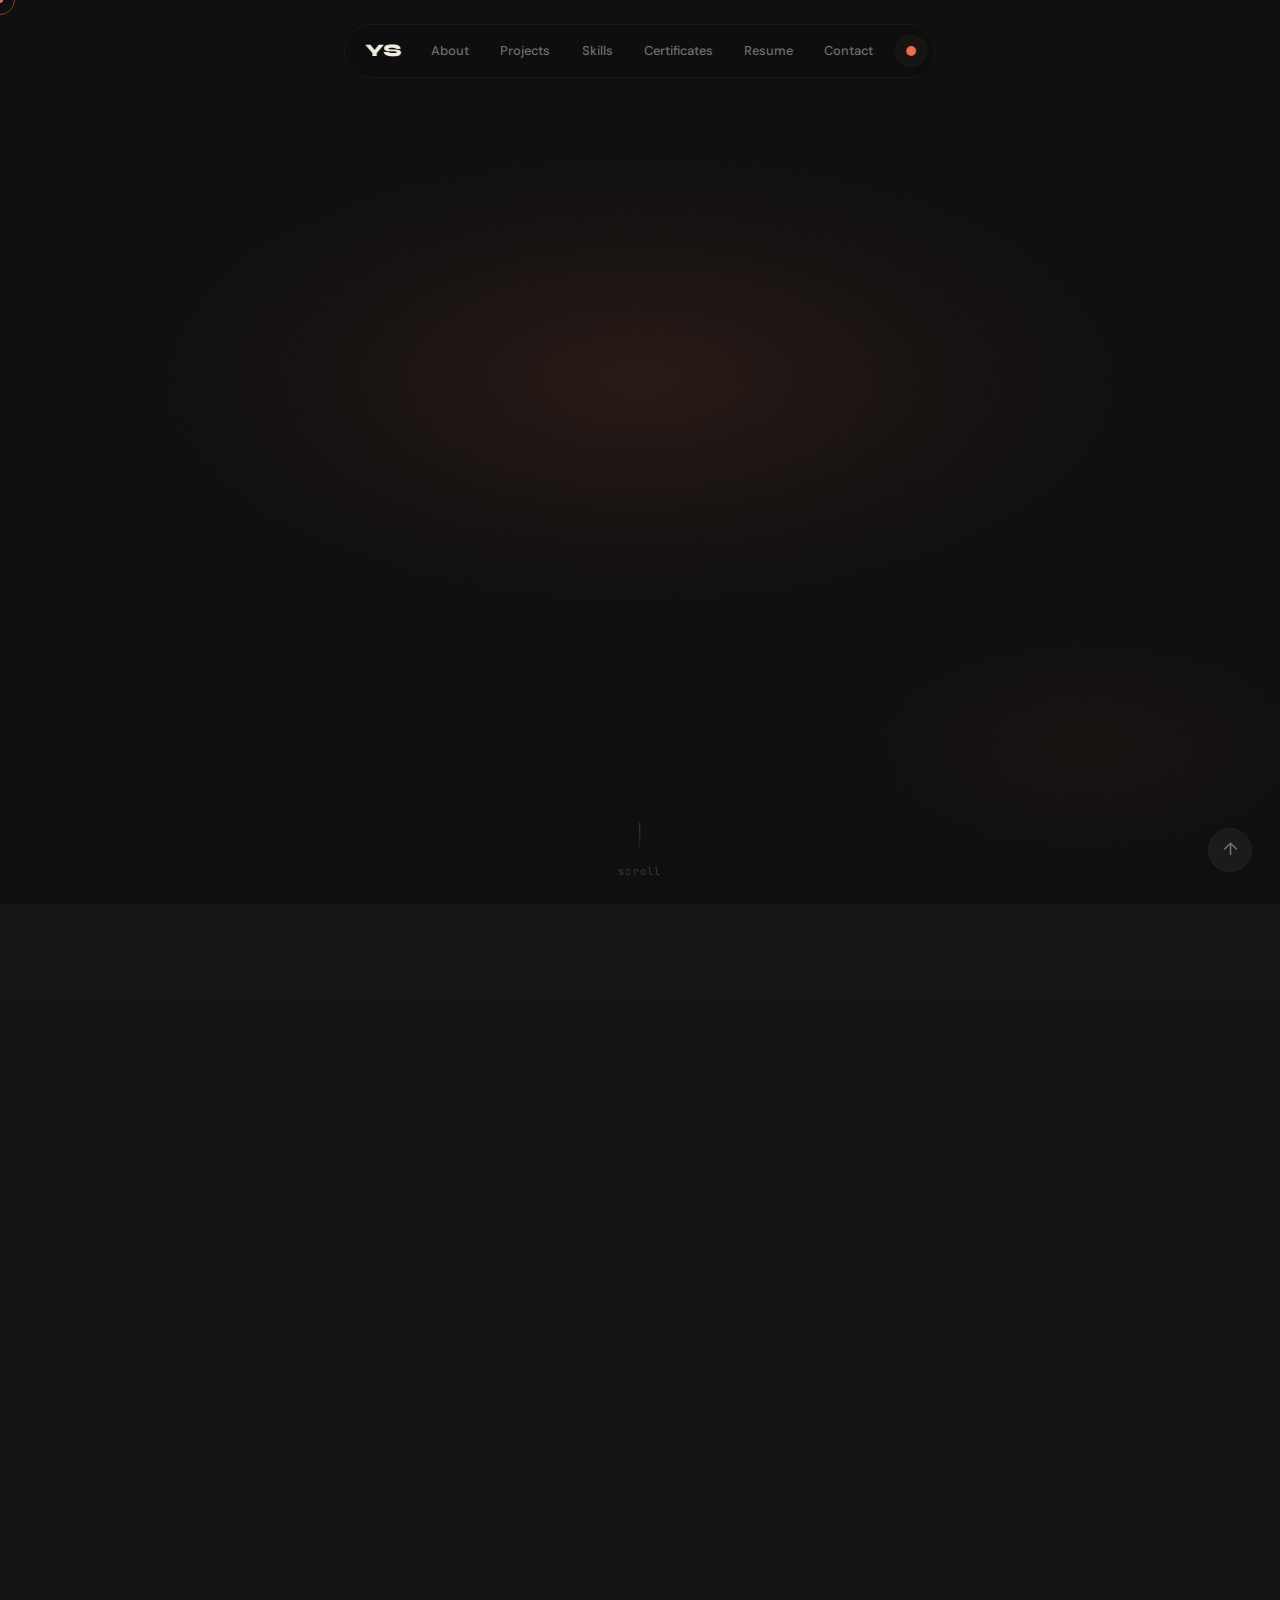
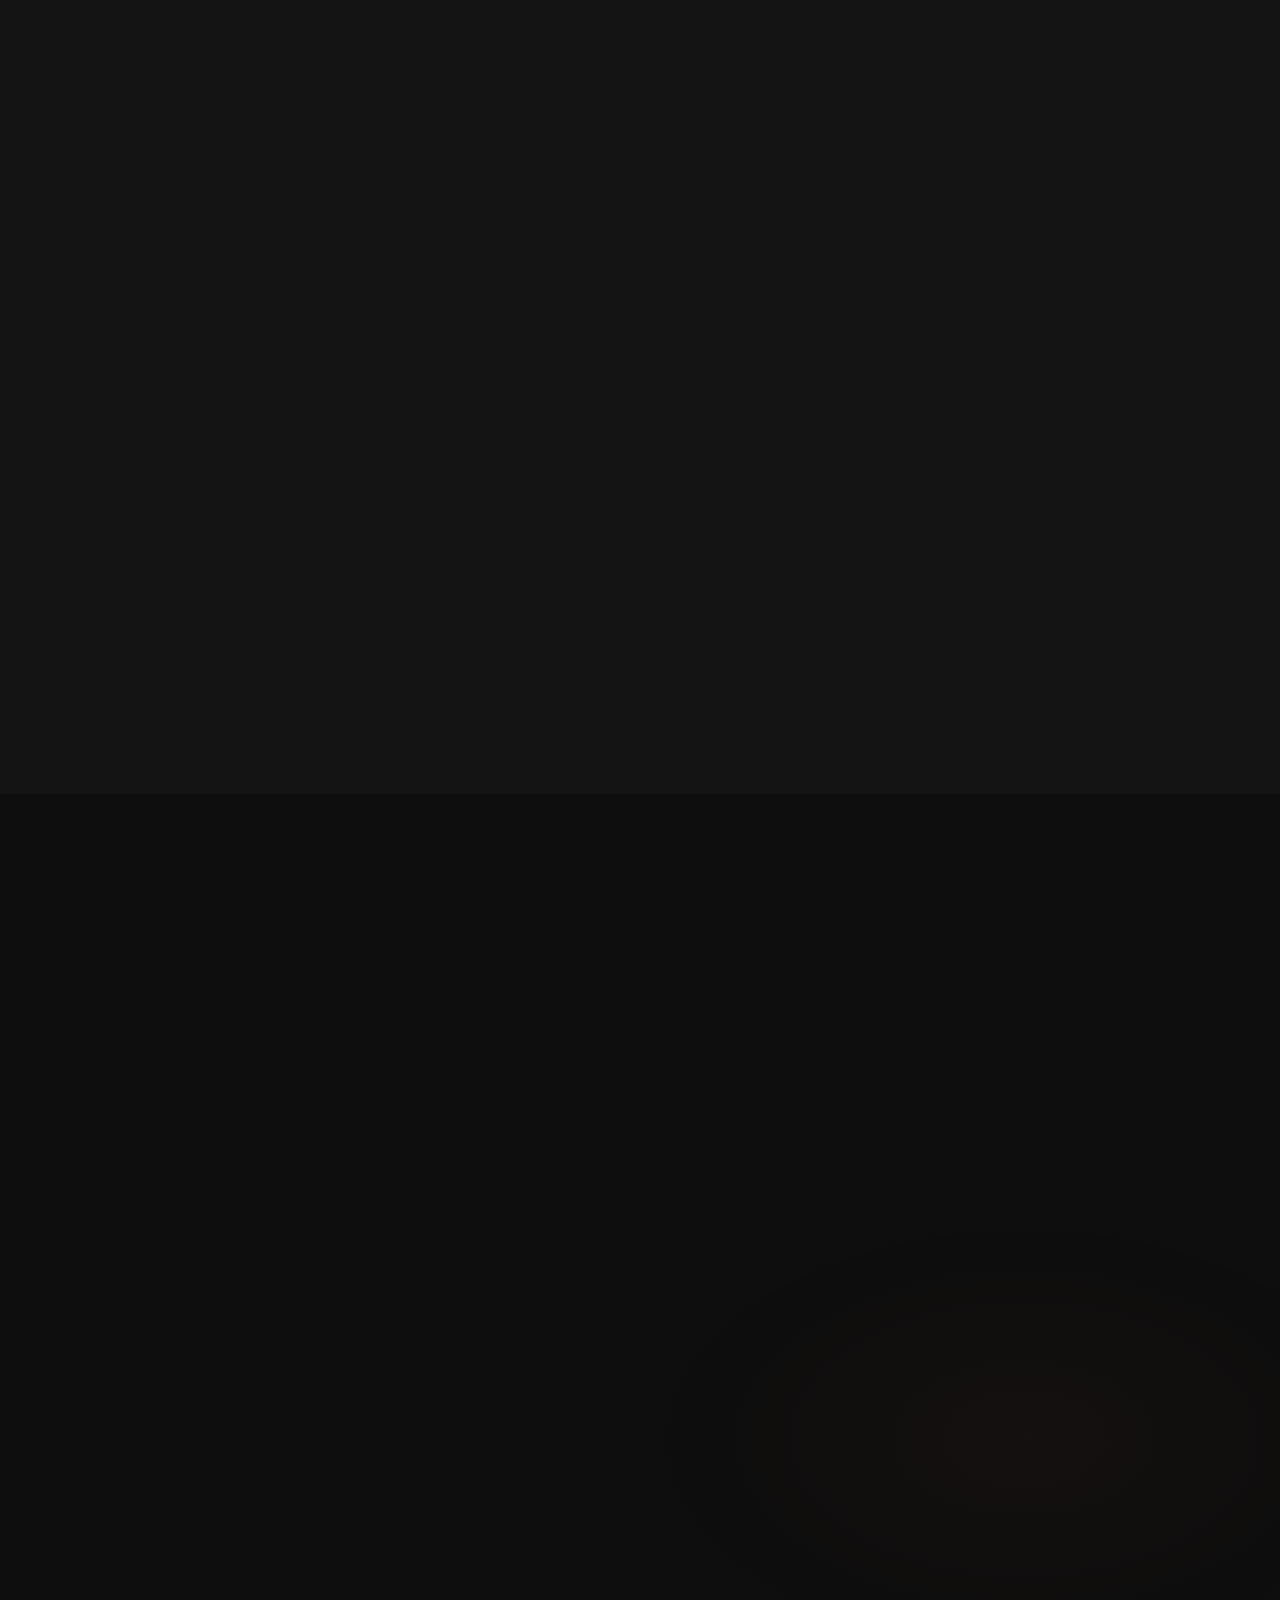
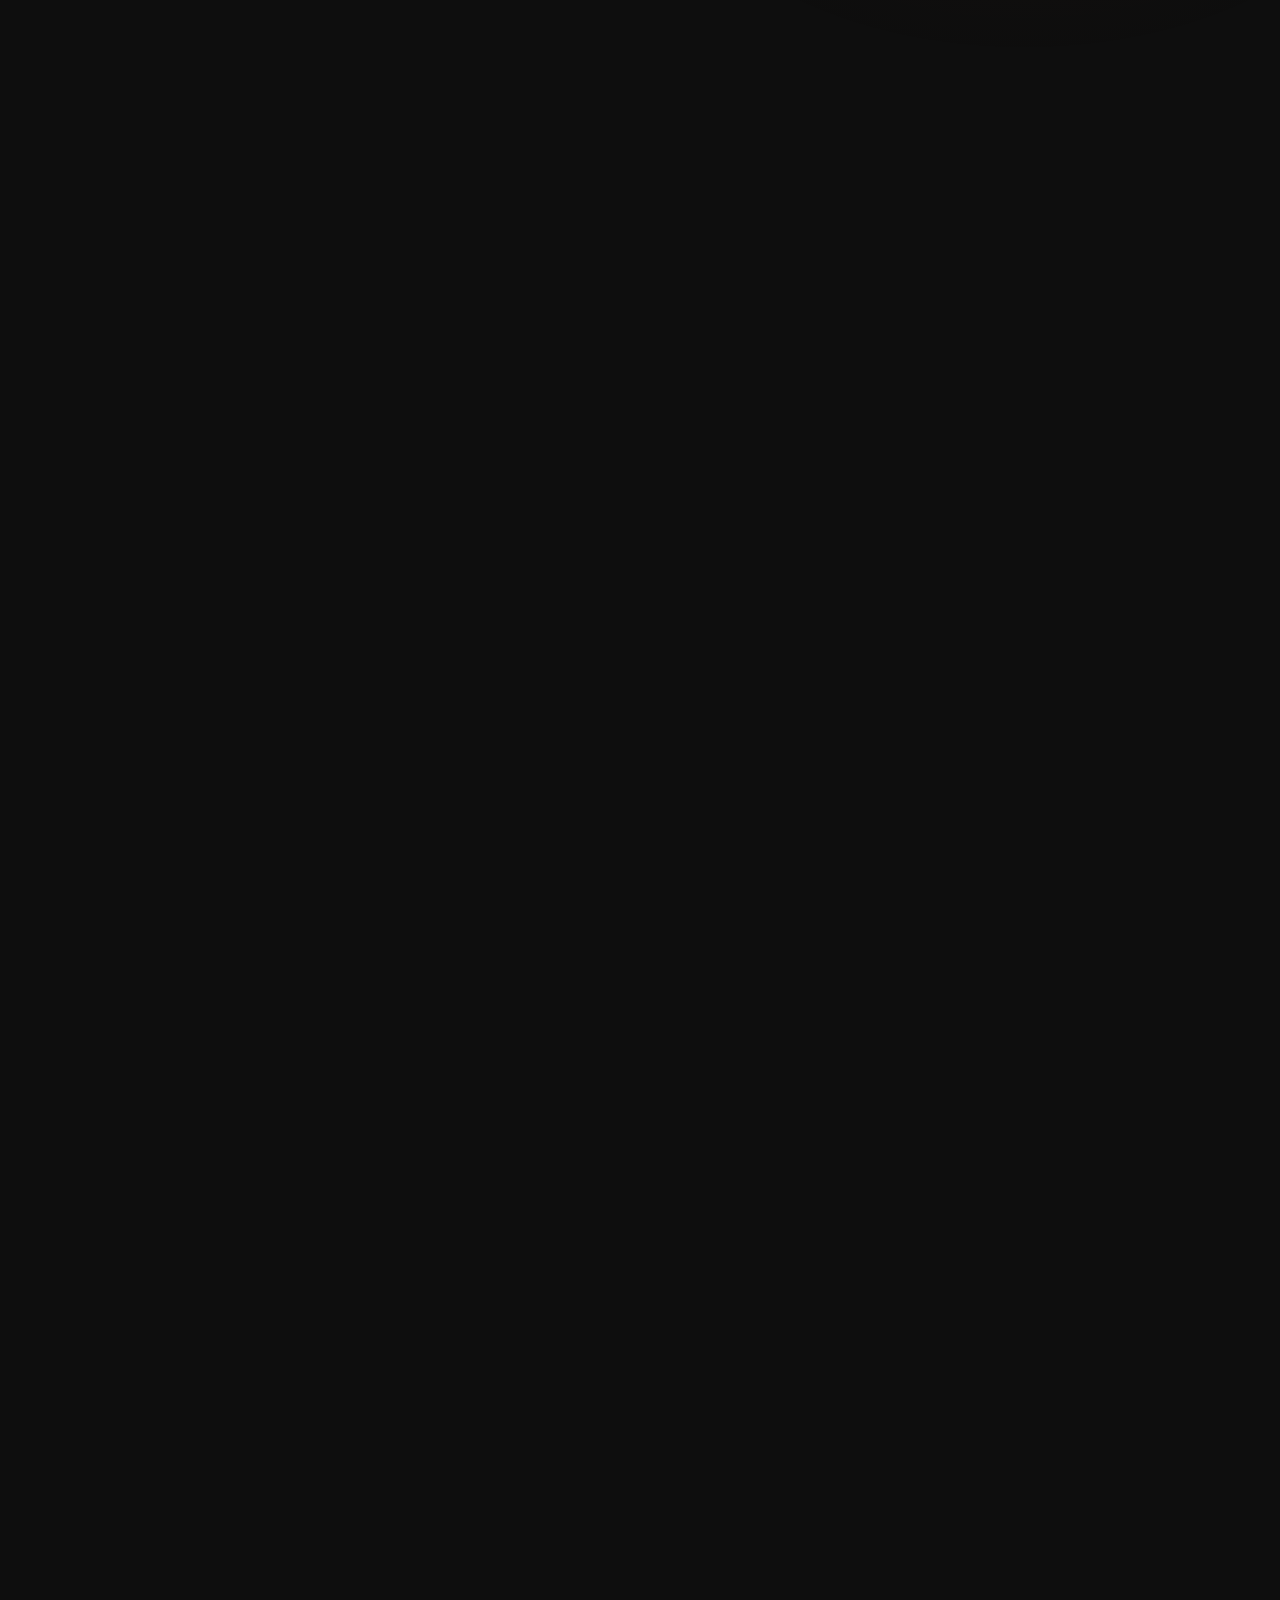
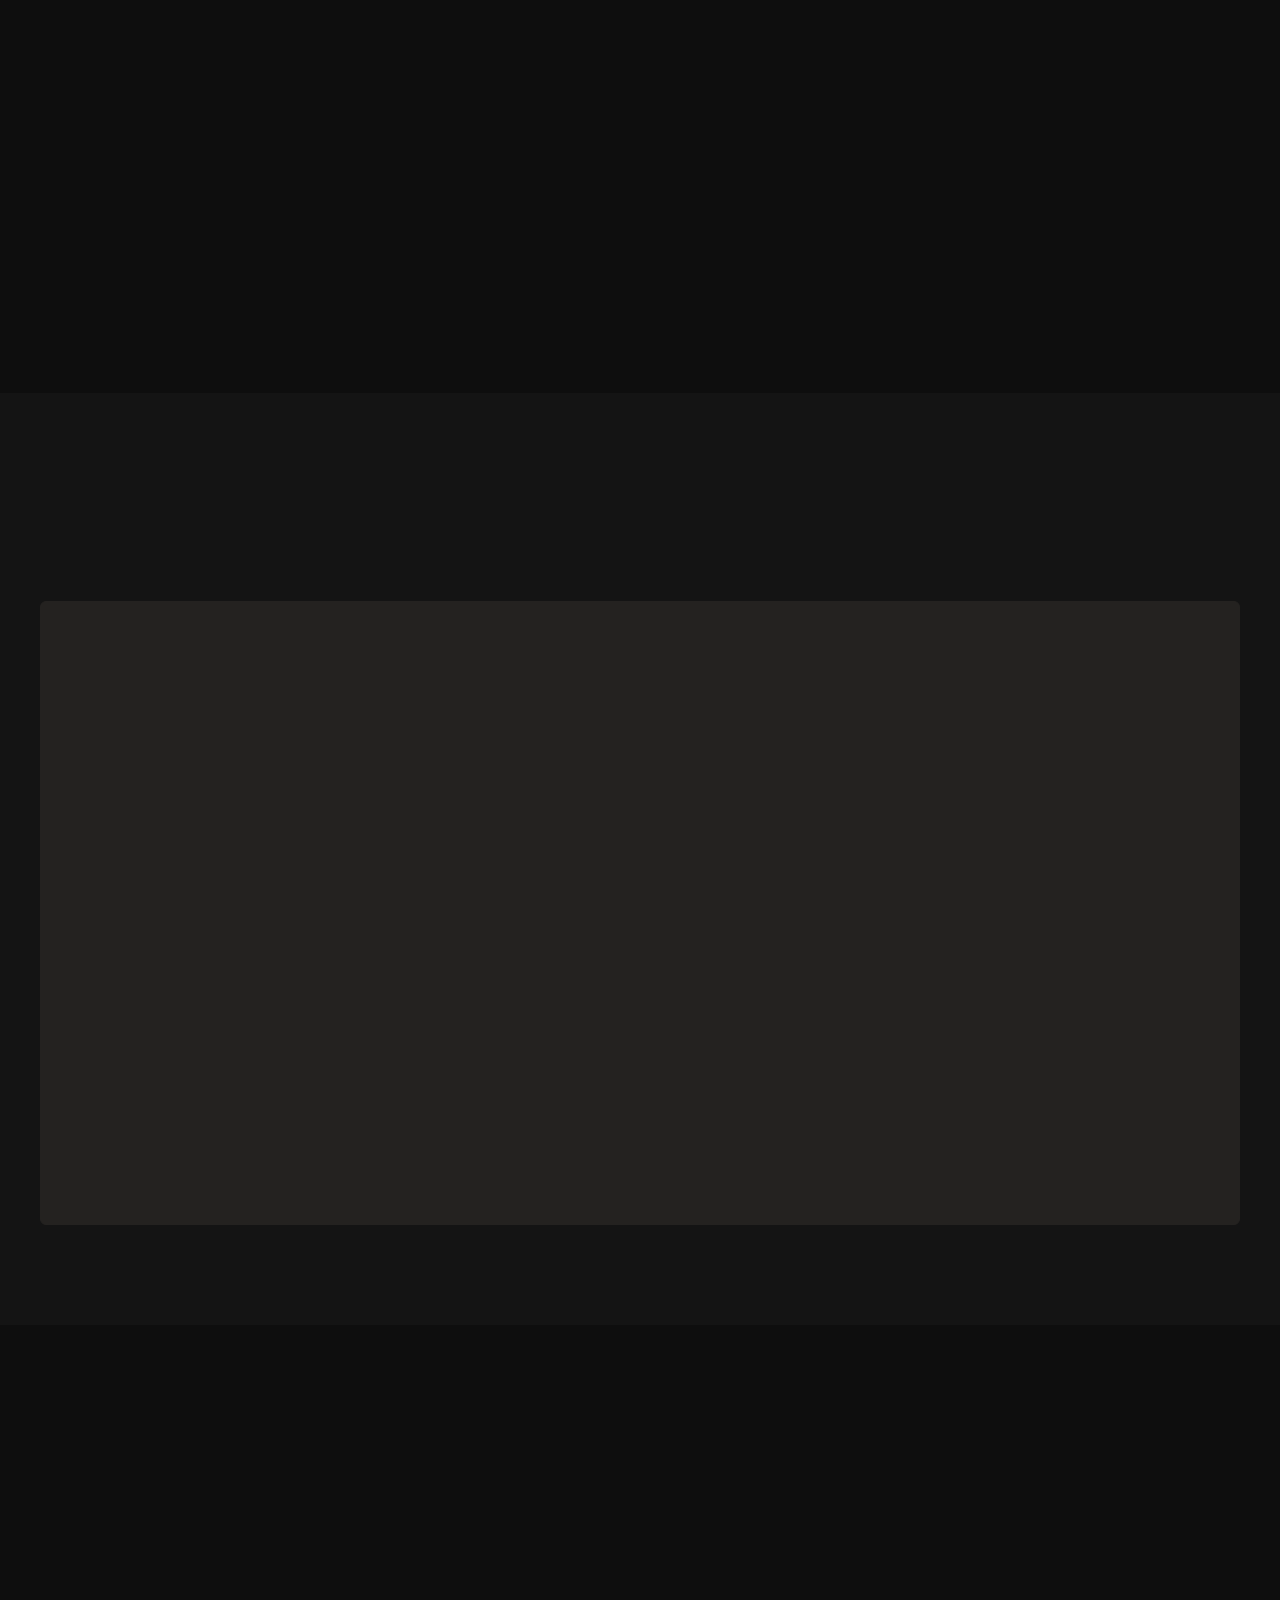
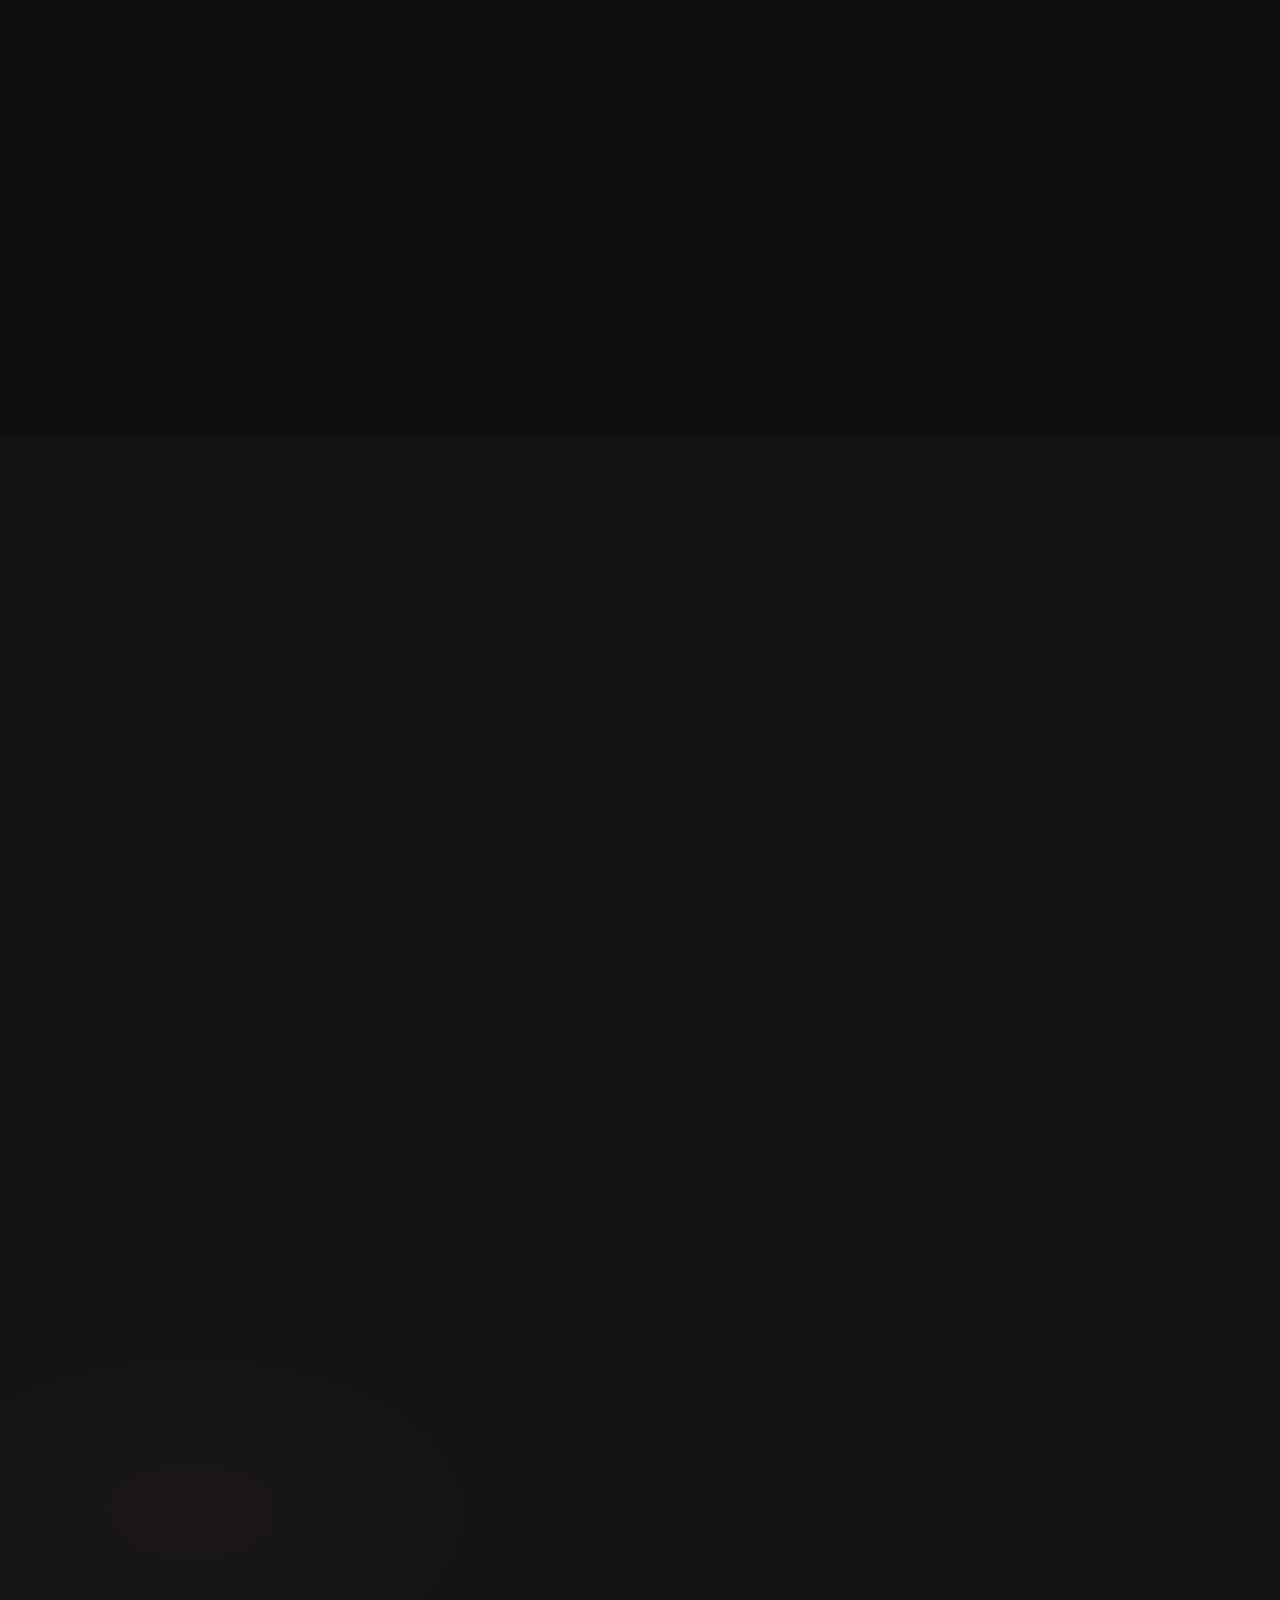
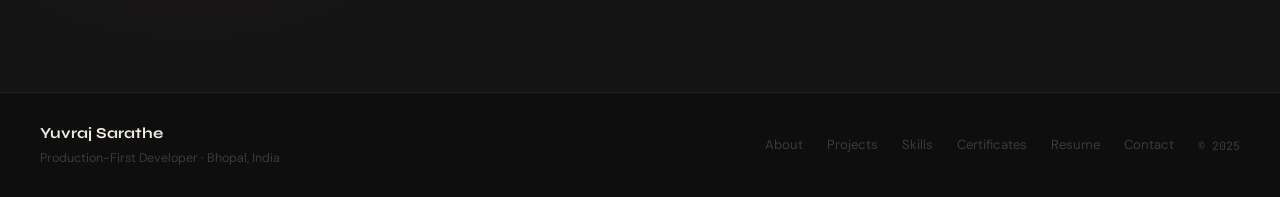
==== commit c8a8a413: "RESUME ADDITION AND MINOR CHANGES" ====
--- a/index.html
+++ b/index.html
@@ -1,5 +1,5 @@
 <!DOCTYPE html>
-<html lang="en" data-theme="obsidian">
+<html lang="en" data-theme="obsidian" data-od-id="root">
 <head>
     <meta charset="UTF-8">
     <meta name="viewport" content="width=device-width, initial-scale=1.0">
@@ -24,134 +24,140 @@
     <link rel="stylesheet" href="style.css">
     <link rel="sitemap" type="application/xml" title="Sitemap" href="/sitemap.xml">
 </head>
-<body>
-    <a href="#main" class="skip-link">Skip to content</a>
-
-    <div class="cursor-dot" aria-hidden="true"></div>
-    <div class="cursor-ring" aria-hidden="true"></div>
-
-    <div class="grain" aria-hidden="true"></div>
-
-    <div class="scroll-progress" id="scrollProgress" aria-hidden="true"></div>
-
-    <nav class="nav" id="nav" role="navigation" aria-label="Main navigation">
-        <div class="nav-inner">
-            <a href="#hero" class="nav-logo" aria-label="Go to top">YS</a>
-
-            <div class="nav-links">
-                <a href="#about" class="nav-link">About</a>
-                <a href="#projects" class="nav-link">Projects</a>
-                <a href="#skills" class="nav-link">Skills</a>
-                <a href="#certificates" class="nav-link">Certificates</a>
-                <a href="#contact" class="nav-link">Contact</a>
-            </div>
-
-            <div class="nav-actions">
-                <button class="theme-btn" id="themeToggle" aria-label="Switch color theme" title="Switch theme">
-                    <span class="theme-dot"></span>
+<body data-od-id="body">
+    <a href="#main" class="skip-link" data-od-id="skip-link">Skip to content</a>
+
+    <div class="cursor-dot" aria-hidden="true" data-od-id="cursor-dot"></div>
+    <div class="cursor-ring" aria-hidden="true" data-od-id="cursor-ring"></div>
+
+    <div class="grain" aria-hidden="true" data-od-id="grain"></div>
+
+    <div class="scroll-progress" id="scrollProgress" aria-hidden="true" data-od-id="scroll-progress"></div>
+
+    <nav class="nav" id="nav" role="navigation" aria-label="Main navigation" data-od-id="nav">
+        <div class="nav-inner" data-od-id="nav-inner">
+            <a href="#hero" class="nav-logo" aria-label="Go to top" data-od-id="nav-logo">YS</a>
+
+            <div class="nav-links" data-od-id="nav-links">
+                <a href="#about" class="nav-link" data-od-id="nav-link-about">About</a>
+                <a href="#projects" class="nav-link" data-od-id="nav-link-projects">Projects</a>
+                <a href="#skills" class="nav-link" data-od-id="nav-link-skills">Skills</a>
+                <a href="#certificates" class="nav-link" data-od-id="nav-link-certificates">Certificates</a>
+                <a href="resume.pdf" class="nav-link" data-od-id="nav-link-resume" download>Resume</a>
+                <a href="#contact" class="nav-link" data-od-id="nav-link-contact">Contact</a>
+            </div>
+
+            <div class="nav-actions" data-od-id="nav-actions">
+                <button class="theme-btn" id="themeToggle" aria-label="Switch color theme" title="Switch theme" data-od-id="theme-toggle">
+                    <span class="theme-dot" data-od-id="theme-dot"></span>
                 </button>
-                <button class="hamburger" id="hamburger" aria-label="Toggle mobile menu" aria-expanded="false">
-                    <span class="ham-line"></span>
-                    <span class="ham-line"></span>
-                    <span class="ham-line"></span>
+                <button class="hamburger" id="hamburger" aria-label="Toggle mobile menu" aria-expanded="false" data-od-id="hamburger">
+                    <span class="ham-line" data-od-id="ham-line-1"></span>
+                    <span class="ham-line" data-od-id="ham-line-2"></span>
+                    <span class="ham-line" data-od-id="ham-line-3"></span>
                 </button>
             </div>
         </div>
 
-        <div class="mobile-overlay" id="mobileOverlay" aria-hidden="true">
-            <nav class="mobile-links">
-                <a href="#about" class="mobile-link" role="menuitem" style="--i:0">About</a>
-                <a href="#projects" class="mobile-link" role="menuitem" style="--i:1">Projects</a>
-                <a href="#skills" class="mobile-link" role="menuitem" style="--i:2">Skills</a>
-                <a href="#certificates" class="mobile-link" role="menuitem" style="--i:3">Certificates</a>
-                <a href="#contact" class="mobile-link" role="menuitem" style="--i:4">Contact</a>
+        <div class="mobile-overlay" id="mobileOverlay" aria-hidden="true" data-od-id="mobile-overlay">
+            <nav class="mobile-links" data-od-id="mobile-links">
+                <a href="#about" class="mobile-link" role="menuitem" style="--i:0" data-od-id="mobile-link-about">About</a>
+                <a href="#projects" class="mobile-link" role="menuitem" style="--i:1" data-od-id="mobile-link-projects">Projects</a>
+                <a href="#skills" class="mobile-link" role="menuitem" style="--i:2" data-od-id="mobile-link-skills">Skills</a>
+                <a href="#certificates" class="mobile-link" role="menuitem" style="--i:3" data-od-id="mobile-link-certificates">Certificates</a>
+                <a href="resume.pdf" class="mobile-link" role="menuitem" style="--i:4" data-od-id="mobile-link-resume" download>Resume</a>
+                <a href="#contact" class="mobile-link" role="menuitem" style="--i:5" data-od-id="mobile-link-contact">Contact</a>
             </nav>
         </div>
     </nav>
 
     <main id="main">
 
-        <header id="hero" class="hero">
-            <div class="hero-inner">
-
-                <div class="hero-eyebrow" data-reveal="fade-up">
-                    <span class="status-pulse" aria-label="Currently available"></span>
-                    <span class="status-text">Available for internships &amp; collaborations</span>
-                    <span class="hero-meta">
-                        <span>B.Tech Cyber Security</span>
-                        <span class="dot-sep" aria-hidden="true">·</span>
-                        <span>LNCT Bhopal</span>
-                        <span class="dot-sep" aria-hidden="true">·</span>
-                        <span class="mono">2025–2029</span>
+        <header id="hero" class="hero" data-od-id="hero">
+            <div class="hero-inner" data-od-id="hero-inner">
+
+                <div class="hero-eyebrow" data-reveal="fade-up" data-od-id="hero-eyebrow">
+                    <span class="status-pulse" aria-label="Currently available" data-od-id="status-pulse"></span>
+                    <span class="status-text" data-od-id="status-text">Available for internships &amp; collaborations</span>
+                    <span class="hero-meta" data-od-id="hero-meta">
+                        <span data-od-id="hero-meta-degree">B.Tech Cyber Security</span>
+                        <span class="dot-sep" aria-hidden="true" data-od-id="dot-sep-1">·</span>
+                        <span data-od-id="hero-meta-college">LNCT Bhopal</span>
+                        <span class="dot-sep" aria-hidden="true" data-od-id="dot-sep-2">·</span>
+                        <span class="mono" data-od-id="hero-meta-years">2025–2029</span>
                     </span>
                 </div>
 
-                <h1 class="hero-name" aria-label="Yuvraj Sarathe">
-                    <span class="hero-name-line" data-reveal="slide-up" data-delay="1">Yuvraj</span>
-                    <span class="hero-name-line hero-name-accent" data-reveal="slide-up" data-delay="2">Sarathe</span>
+                <h1 class="hero-name" aria-label="Yuvraj Sarathe" data-od-id="hero-name">
+                    <span class="hero-name-line" data-reveal="slide-up" data-delay="1" data-od-id="hero-name-first">Yuvraj</span>
+                    <span class="hero-name-line hero-name-accent" data-reveal="slide-up" data-delay="2" data-od-id="hero-name-last">Sarathe</span>
                 </h1>
 
-                <div class="hero-rule" data-reveal="expand" data-delay="3" aria-hidden="true"></div>
-
-                <div class="hero-bottom" data-reveal="fade-up" data-delay="4">
-                    <p class="hero-role">Production-First Developer</p>
-                    <p class="hero-desc">
+                <div class="hero-rule" data-reveal="expand" data-delay="3" aria-hidden="true" data-od-id="hero-rule"></div>
+
+                <div class="hero-bottom" data-reveal="fade-up" data-delay="4" data-od-id="hero-bottom">
+                    <p class="hero-role" data-od-id="hero-role">Production-First Developer</p>
+                    <p class="hero-desc" data-od-id="hero-desc">
                         Most developers write fragile scripts that only work in their own local text editors. I ship resilient, complete software applications. From automated open-source operations infrastructure to pre-compiled standalone executables, my work runs instantly right out of the box with zero system setup or installation pain.
                     </p>
-                    <div class="hero-cta">
-                        <a href="#projects" class="btn btn-primary">
-                            <span>View projects</span>
-                            <span class="btn-icon">→</span>
+                    <div class="hero-cta" data-od-id="hero-cta">
+                        <a href="#projects" class="btn btn-primary" data-od-id="btn-view-projects">
+                            <span data-od-id="btn-view-projects-text">View projects</span>
+                            <span class="btn-icon" data-od-id="btn-view-projects-icon">→</span>
                         </a>
-                        <a href="https://github.com/Yuvraj-Sarathe" target="_blank" rel="noopener noreferrer" class="btn btn-outline">
-                            <span>GitHub</span>
-                            <span class="btn-icon">↗</span>
+                        <a href="https://github.com/Yuvraj-Sarathe" target="_blank" rel="noopener noreferrer" class="btn btn-outline" data-od-id="btn-github">
+                            <span data-od-id="btn-github-text">GitHub</span>
+                            <span class="btn-icon" data-od-id="btn-github-icon">↗</span>
                         </a>
-                        <a href="#contact" class="btn btn-text">
-                            <span>Get in touch</span>
-                            <span class="btn-icon">→</span>
+                        <a href="resume.pdf" class="btn btn-outline" data-od-id="btn-download-cv" download>
+                            <span data-od-id="btn-download-cv-text">Download CV</span>
+                            <span class="btn-icon" data-od-id="btn-download-cv-icon">↓</span>
                         </a>
-                    </div>
-                </div>
-
-                <div class="hero-stats" data-reveal="fade-up" data-delay="5">
-                    <div class="stat-item">
-                        <span class="stat-num">14+</span>
-                        <span class="stat-label">Projects shipped</span>
-                    </div>
-                    <div class="stat-sep" aria-hidden="true"></div>
-                    <div class="stat-item">
-                        <span class="stat-num">OSS</span>
-                        <span class="stat-label">Code Owner</span>
-                    </div>
-                    <div class="stat-sep" aria-hidden="true"></div>
-                    <div class="stat-item">
-                        <span class="stat-num">76%</span>
-                        <span class="stat-label">LeetCode acceptance</span>
-                    </div>
-                    <div class="stat-sep" aria-hidden="true"></div>
-                    <div class="stat-item">
-                        <span class="stat-num">7</span>
-                        <span class="stat-label">Live production apps</span>
-                    </div>
-                </div>
-
-            </div>
-            <div class="hero-scroll-hint" aria-hidden="true">
-                <span class="scroll-hint-line"></span>
-                <span class="scroll-hint-text">scroll</span>
+                        <a href="#contact" class="btn btn-text" data-od-id="btn-get-in-touch">
+                            <span data-od-id="btn-get-in-touch-text">Get in touch</span>
+                            <span class="btn-icon" data-od-id="btn-get-in-touch-icon">→</span>
+                        </a>
+                    </div>
+                </div>
+
+                <div class="hero-stats" data-reveal="fade-up" data-delay="5" data-od-id="hero-stats">
+                    <div class="stat-item" data-od-id="stat-projects">
+                        <span class="stat-num" data-od-id="stat-projects-num">14+</span>
+                        <span class="stat-label" data-od-id="stat-projects-label">Projects shipped</span>
+                    </div>
+                    <div class="stat-sep" aria-hidden="true" data-od-id="stat-sep-1"></div>
+                    <div class="stat-item" data-od-id="stat-oss">
+                        <span class="stat-num" data-od-id="stat-oss-num">OSS</span>
+                        <span class="stat-label" data-od-id="stat-oss-label">Code Owner</span>
+                    </div>
+                    <div class="stat-sep" aria-hidden="true" data-od-id="stat-sep-2"></div>
+                    <div class="stat-item" data-od-id="stat-leetcode">
+                        <span class="stat-num" data-od-id="stat-leetcode-num">76%</span>
+                        <span class="stat-label" data-od-id="stat-leetcode-label">LeetCode acceptance</span>
+                    </div>
+                    <div class="stat-sep" aria-hidden="true" data-od-id="stat-sep-3"></div>
+                    <div class="stat-item" data-od-id="stat-apps">
+                        <span class="stat-num" data-od-id="stat-apps-num">7</span>
+                        <span class="stat-label" data-od-id="stat-apps-label">Live production apps</span>
+                    </div>
+                </div>
+
+            </div>
+            <div class="hero-scroll-hint" aria-hidden="true" data-od-id="hero-scroll-hint">
+                <span class="scroll-hint-line" data-od-id="scroll-hint-line"></span>
+                <span class="scroll-hint-text" data-od-id="scroll-hint-text">scroll</span>
             </div>
         </header>
 
-        <section id="about" class="section approach-section">
-            <div class="section-inner">
-                <div class="section-header" data-reveal="fade-up">
-                    <span class="section-num" aria-hidden="true">01</span>
-                    <h2 class="section-heading">About me</h2>
-                </div>
-
-                <div class="about-intro" data-reveal="fade-up" data-delay="1">
-                    <p class="about-bio">
+        <section id="about" class="section approach-section" data-od-id="section-about">
+            <div class="section-inner" data-od-id="about-inner">
+                <div class="section-header" data-reveal="fade-up" data-od-id="about-header">
+                    <span class="section-num" aria-hidden="true" data-od-id="about-section-num">01</span>
+                    <h2 class="section-heading" data-od-id="about-heading">About me</h2>
+                </div>
+
+                <div class="about-intro" data-reveal="fade-up" data-delay="1" data-od-id="about-intro">
+                    <p class="about-bio" data-od-id="about-bio">
                         B.Tech Cyber Security student at LNCT Bhopal with an intense obsession for engineering production-ready software systems. 
                         I despise dependency hell and configuration friction. Whether managing core release workflows for open-source organizations, 
                         bundling isolated runtimes for zero-friction desktop applications, or architecting secure client-side search tools, 
@@ -159,171 +165,171 @@
                     </p>
                 </div>
 
-                <div class="education-block" data-reveal="fade-up" data-delay="2">
-                    <h3 class="education-title">Education</h3>
-                    <div class="education-card">
-                        <div class="edu-main">
-                            <strong class="edu-degree">Bachelor of Technology in Cyber Security</strong>
-                            <span class="edu-school">Lakshmi Narain College of Technology (LNCT), Bhopal</span>
-                        </div>
-                        <div class="edu-meta">
-                            <span class="edu-year mono">2025 – 2029</span>
-                        </div>
-                    </div>
-                    <div class="education-card">
-                        <div class="edu-main">
-                            <strong class="edu-degree">Responsive Web Design Certification</strong>
-                            <span class="edu-school">freeCodeCamp</span>
-                        </div>
-                        <div class="edu-meta">
-                            <a href="https://www.freecodecamp.org/certification/mikky-mlh/responsive-web-design" target="_blank" rel="noopener noreferrer" class="edu-link">View Certificate ↗</a>
-                        </div>
-                    </div>
-                </div>
-
-                <div class="approach-grid" data-reveal="fade-up" data-delay="3">
-                    <div class="approach-item" data-reveal="fade-up" data-delay="1">
-                        <span class="approach-num" aria-hidden="true">01</span>
-                        <h3>Infrastructure automation</h3>
-                        <p>Designing modern CI/CD (Continuous Integration and Continuous Deployment — automated tracking scripts that build, test, and release code instantly when changes are pushed) systems to handle automated versioning, sync release tags, and strictly maintain accurate production history logs.</p>
-                        <span class="approach-tag">Zero manual friction</span>
-                    </div>
-
-                    <div class="approach-item" data-reveal="fade-up" data-delay="2">
-                        <span class="approach-num" aria-hidden="true">02</span>
-                        <h3>Independent execution</h3>
-                        <p>Compiling applications into standalone pre-packaged binaries or bundling dedicated execution runtimes. Users execute the application directly without installing platform-specific developer compilers or runtimes on their machines.</p>
-                        <span class="approach-tag">No local requirements</span>
-                    </div>
-
-                    <div class="approach-item" data-reveal="fade-up" data-delay="3">
-                        <span class="approach-num" aria-hidden="true">03</span>
-                        <h3>Security from day one</h3>
-                        <p>Input validation (checking that user data is structurally safe and clean before running it) and error exception interception are baked natively into the codebase foundations. I prevent runtime crashes and standard technical vulnerabilities before they can appear.</p>
-                        <span class="approach-tag">Secure by design</span>
-                    </div>
-
-                    <div class="approach-item" data-reveal="fade-up" data-delay="4">
-                        <span class="approach-num" aria-hidden="true">04</span>
-                        <h3>Pattern-based learning</h3>
-                        <p>DSA (Data Structures and Algorithms — the specific structural ways we organize, track, and manipulate data to solve logic problems quickly) mastered through systematic core structural pattern recognition rather than shallow memorization blocks. Following the Striver A2Z curriculum map.</p>
-                        <span class="approach-tag">Efficiency obsessed</span>
+                <div class="education-block" data-reveal="fade-up" data-delay="2" data-od-id="education-block">
+                    <h3 class="education-title" data-od-id="education-title">Education</h3>
+                    <div class="education-card" data-od-id="education-card-btech">
+                        <div class="edu-main" data-od-id="edu-btech-main">
+                            <strong class="edu-degree" data-od-id="edu-btech-degree">Bachelor of Technology in Cyber Security</strong>
+                            <span class="edu-school" data-od-id="edu-btech-school">Lakshmi Narain College of Technology (LNCT), Bhopal</span>
+                        </div>
+                        <div class="edu-meta" data-od-id="edu-btech-meta">
+                            <span class="edu-year mono" data-od-id="edu-btech-year">2025 – 2029</span>
+                        </div>
+                    </div>
+                    <div class="education-card" data-od-id="education-card-fcc">
+                        <div class="edu-main" data-od-id="edu-fcc-main">
+                            <strong class="edu-degree" data-od-id="edu-fcc-degree">Responsive Web Design Certification</strong>
+                            <span class="edu-school" data-od-id="edu-fcc-school">freeCodeCamp</span>
+                        </div>
+                        <div class="edu-meta" data-od-id="edu-fcc-meta">
+                            <a href="https://www.freecodecamp.org/certification/mikky-mlh/responsive-web-design" target="_blank" rel="noopener noreferrer" class="edu-link" data-od-id="edu-fcc-link">View Certificate ↗</a>
+                        </div>
+                    </div>
+                </div>
+
+                <div class="approach-grid" data-reveal="fade-up" data-delay="3" data-od-id="approach-grid">
+                    <div class="approach-item" data-reveal="fade-up" data-delay="1" data-od-id="approach-item-1">
+                        <span class="approach-num" aria-hidden="true" data-od-id="approach-num-1">01</span>
+                        <h3 data-od-id="approach-heading-1">Infrastructure automation</h3>
+                        <p data-od-id="approach-desc-1">Designing modern CI/CD (Continuous Integration and Continuous Deployment — automated tracking scripts that build, test, and release code instantly when changes are pushed) systems to handle automated versioning, sync release tags, and strictly maintain accurate production history logs.</p>
+                        <span class="approach-tag" data-od-id="approach-tag-1">Zero manual friction</span>
+                    </div>
+
+                    <div class="approach-item" data-reveal="fade-up" data-delay="2" data-od-id="approach-item-2">
+                        <span class="approach-num" aria-hidden="true" data-od-id="approach-num-2">02</span>
+                        <h3 data-od-id="approach-heading-2">Independent execution</h3>
+                        <p data-od-id="approach-desc-2">Compiling applications into standalone pre-packaged binaries or bundling dedicated execution runtimes. Users execute the application directly without installing platform-specific developer compilers or runtimes on their machines.</p>
+                        <span class="approach-tag" data-od-id="approach-tag-2">No local requirements</span>
+                    </div>
+
+                    <div class="approach-item" data-reveal="fade-up" data-delay="3" data-od-id="approach-item-3">
+                        <span class="approach-num" aria-hidden="true" data-od-id="approach-num-3">03</span>
+                        <h3 data-od-id="approach-heading-3">Security from day one</h3>
+                        <p data-od-id="approach-desc-3">Input validation (checking that user data is structurally safe and clean before running it) and error exception interception are baked natively into the codebase foundations. I prevent runtime crashes and standard technical vulnerabilities before they can appear.</p>
+                        <span class="approach-tag" data-od-id="approach-tag-3">Secure by design</span>
+                    </div>
+
+                    <div class="approach-item" data-reveal="fade-up" data-delay="4" data-od-id="approach-item-4">
+                        <span class="approach-num" aria-hidden="true" data-od-id="approach-num-4">04</span>
+                        <h3 data-od-id="approach-heading-4">Pattern-based learning</h3>
+                        <p data-od-id="approach-desc-4">DSA (Data Structures and Algorithms — the specific structural ways we organize, track, and manipulate data to solve logic problems quickly) mastered through systematic core structural pattern recognition rather than shallow memorization blocks. Following the Striver A2Z curriculum map.</p>
+                        <span class="approach-tag" data-od-id="approach-tag-4">Efficiency obsessed</span>
                     </div>
                 </div>
             </div>
         </section>
 
-        <section id="projects" class="section projects-section">
-            <div class="section-inner">
-                <div class="section-header" data-reveal="fade-up">
-                    <span class="section-num" aria-hidden="true">02</span>
-                    <h2 class="section-heading">Featured work</h2>
-                </div>
-
-                <div class="featured-block" data-reveal="fade-up" data-delay="1">
-                    <p class="featured-label">Live applications &amp; production systems</p>
-                    <div class="featured-grid">
-                        <article class="card-shell">
-                            <div class="card-core">
-                            <div class="featured-card">
-                            <div class="featured-card-top fc-top-gitdeep">
-                                <div class="fc-live" style="background: rgba(14, 165, 233, 0.2); color: #38bdf8; border: 1px solid rgba(14, 165, 233, 0.4);">
-                                    <span class="live-dot" style="background: #38bdf8; box-shadow: 0 0 8px #38bdf8;" aria-label="Production"></span>
+        <section id="projects" class="section projects-section" data-od-id="section-projects">
+            <div class="section-inner" data-od-id="projects-inner">
+                <div class="section-header" data-reveal="fade-up" data-od-id="projects-header">
+                    <span class="section-num" aria-hidden="true" data-od-id="projects-section-num">02</span>
+                    <h2 class="section-heading" data-od-id="projects-heading">Featured work</h2>
+                </div>
+
+                <div class="featured-block" data-reveal="fade-up" data-delay="1" data-od-id="featured-block">
+                    <p class="featured-label" data-od-id="featured-label">Live applications &amp; production systems</p>
+                    <div class="featured-grid" data-od-id="featured-grid">
+                        <article class="card-shell" data-od-id="card-kdm">
+                            <div class="card-core" data-od-id="card-kdm-core">
+                            <div class="featured-card" data-od-id="featured-card-kdm">
+                            <div class="featured-card-top fc-top-gitdeep" data-od-id="fc-top-kdm">
+                                <div class="fc-live" style="background: rgba(14, 165, 233, 0.2); color: #38bdf8; border: 1px solid rgba(14, 165, 233, 0.4);" data-od-id="fc-live-kdm">
+                                    <span class="live-dot" style="background: #38bdf8; box-shadow: 0 0 8px #38bdf8;" aria-label="Production" data-od-id="live-dot-kdm"></span>
                                     Core System
                                 </div>
-                                <span class="fc-year">2026</span>
-                            </div>
-                            <div class="featured-card-body">
-                                <span class="fc-type">Open Source · Code Owner</span>
-                                <h3 class="fc-title">KDM-CLI</h3>
-                                <p class="fc-desc">Lightweight, terminal-based monitoring tool that actively tracks Kubernetes pods and Docker containers. I joined the organization, took command as Code Owner, and engineered automated CI/CD release workflows that seamlessly handle tag alignment and automatically generate comprehensive changelog versions across every software deployment phase.</p>
-                                <div class="fc-tech">
-                                    <span>Node.js</span>
-                                    <span>Docker</span>
-                                    <span>Kubernetes</span>
-                                    <span>GitHub Actions</span>
+                                <span class="fc-year" data-od-id="fc-year-kdm">2026</span>
+                            </div>
+                            <div class="featured-card-body" data-od-id="fc-body-kdm">
+                                <span class="fc-type" data-od-id="fc-type-kdm">Open Source · Code Owner</span>
+                                <h3 class="fc-title" data-od-id="fc-title-kdm">KDM-CLI</h3>
+                                <p class="fc-desc" data-od-id="fc-desc-kdm">Lightweight, terminal-based monitoring tool that actively tracks Kubernetes pods and Docker containers. I joined the organization, took command as Code Owner, and engineered automated CI/CD release workflows that seamlessly handle tag alignment and automatically generate comprehensive changelog versions across every software deployment phase.</p>
+                                <div class="fc-tech" data-od-id="fc-tech-kdm">
+                                    <span data-od-id="fc-tech-kdm-1">Node.js</span>
+                                    <span data-od-id="fc-tech-kdm-2">Docker</span>
+                                    <span data-od-id="fc-tech-kdm-3">Kubernetes</span>
+                                    <span data-od-id="fc-tech-kdm-4">GitHub Actions</span>
                                 </div>
-                                <div class="fc-links-group" style="display: flex; gap: 1rem; margin-top: auto;">
-                                    <a href="https://kdmcli.app/" target="_blank" rel="noopener noreferrer" class="fc-link">Website ↗</a>
-                                    <a href="https://github.com/KDM-cli/kdm-cli" target="_blank" rel="noopener noreferrer" class="fc-link" style="color: var(--text-muted);">Source &amp; Contributions ↗</a>
+                                <div class="fc-links-group" style="display: flex; gap: 1rem; margin-top: auto;" data-od-id="fc-links-kdm">
+                                    <a href="https://kdmcli.app/" target="_blank" rel="noopener noreferrer" class="fc-link" data-od-id="fc-link-kdm-site">Website ↗</a>
+                                    <a href="https://github.com/KDM-cli/kdm-cli" target="_blank" rel="noopener noreferrer" class="fc-link" style="color: var(--text-muted);" data-od-id="fc-link-kdm-source">Source &amp; Contributions ↗</a>
                                 </div>
                             </div>
                             </div>
                         </div>
                         </article>
 
-                        <article class="card-shell">
-                            <div class="card-core">
-                            <div class="featured-card">
-                            <div class="featured-card-top fc-top-gitdeep">
-                                <div class="fc-live">
-                                    <span class="live-dot" aria-label="Live"></span>
+                        <article class="card-shell" data-od-id="card-gitdeep">
+                            <div class="card-core" data-od-id="card-gitdeep-core">
+                            <div class="featured-card" data-od-id="featured-card-gitdeep">
+                            <div class="featured-card-top fc-top-gitdeep" data-od-id="fc-top-gitdeep">
+                                <div class="fc-live" data-od-id="fc-live-gitdeep">
+                                    <span class="live-dot" aria-label="Live" data-od-id="live-dot-gitdeep"></span>
                                     Live
                                 </div>
-                                <span class="fc-year">2025</span>
-                            </div>
-                            <div class="featured-card-body">
-                                <span class="fc-type">AI-powered developer tool</span>
-                                <h3 class="fc-title">GitDeep</h3>
-                                <p class="fc-desc">Brutally honest AI assessments of any GitHub profile. Hirability scores, SWOT analysis, career slope detection, buzzword vs reality check, per-repo scoring, and candidate comparison. 12 AI providers. Zero data storage.</p>
-                                <div class="fc-tech">
-                                    <span>Next.js 15</span>
-                                    <span>TypeScript</span>
-                                    <span>Tailwind v4</span>
-                                    <span>Recharts</span>
+                                <span class="fc-year" data-od-id="fc-year-gitdeep">2025</span>
+                            </div>
+                            <div class="featured-card-body" data-od-id="fc-body-gitdeep">
+                                <span class="fc-type" data-od-id="fc-type-gitdeep">AI-powered developer tool</span>
+                                <h3 class="fc-title" data-od-id="fc-title-gitdeep">GitDeep</h3>
+                                <p class="fc-desc" data-od-id="fc-desc-gitdeep">Brutally honest AI assessments of any GitHub profile. Hirability scores, SWOT analysis, career slope detection, buzzword vs reality check, per-repo scoring, and candidate comparison. 12 AI providers. Zero data storage.</p>
+                                <div class="fc-tech" data-od-id="fc-tech-gitdeep">
+                                    <span data-od-id="fc-tech-gitdeep-1">Next.js 15</span>
+                                    <span data-od-id="fc-tech-gitdeep-2">TypeScript</span>
+                                    <span data-od-id="fc-tech-gitdeep-3">Tailwind v4</span>
+                                    <span data-od-id="fc-tech-gitdeep-4">Recharts</span>
                                 </div>
-                                <a href="https://gitdeep.vercel.app/" target="_blank" rel="noopener noreferrer" class="fc-link">Open live demo ↗</a>
+                                <a href="https://gitdeep.vercel.app/" target="_blank" rel="noopener noreferrer" class="fc-link" data-od-id="fc-link-gitdeep">Open live demo ↗</a>
                             </div>
                             </div>
                         </div>
                         </article>
 
-                        <article class="card-shell">
-                            <div class="card-core">
-                            <div class="featured-card">
-                            <div class="featured-card-top fc-top-gitissue">
-                                <div class="fc-live">
-                                    <span class="live-dot" aria-label="Live"></span>
+                        <article class="card-shell" data-od-id="card-gitissue">
+                            <div class="card-core" data-od-id="card-gitissue-core">
+                            <div class="featured-card" data-od-id="featured-card-gitissue">
+                            <div class="featured-card-top fc-top-gitissue" data-od-id="fc-top-gitissue">
+                                <div class="fc-live" data-od-id="fc-live-gitissue">
+                                    <span class="live-dot" aria-label="Live" data-od-id="live-dot-gitissue"></span>
                                     Live
                                 </div>
-                                <span class="fc-year">2026</span>
-                            </div>
-                            <div class="featured-card-body">
-                                <span class="fc-type">Global Issue Explorer</span>
-                                <h3 class="fc-title">GitIssue</h3>
-                                <p class="fc-desc">Cross-repo GitHub issue search. Browse, filter, and sort issues across all of GitHub with label tracking, language filters, and customizable views — entirely client-side.</p>
-                                <div class="fc-tech">
-                                    <span>Next.js</span>
-                                    <span>TypeScript</span>
-                                    <span>Tailwind</span>
-                                    <span>GitHub API</span>
+                                <span class="fc-year" data-od-id="fc-year-gitissue">2026</span>
+                            </div>
+                            <div class="featured-card-body" data-od-id="fc-body-gitissue">
+                                <span class="fc-type" data-od-id="fc-type-gitissue">Global Issue Explorer</span>
+                                <h3 class="fc-title" data-od-id="fc-title-gitissue">GitIssue</h3>
+                                <p class="fc-desc" data-od-id="fc-desc-gitissue">Cross-repo GitHub issue search. Browse, filter, and sort issues across all of GitHub with label tracking, language filters, and customizable views — entirely client-side.</p>
+                                <div class="fc-tech" data-od-id="fc-tech-gitissue">
+                                    <span data-od-id="fc-tech-gitissue-1">Next.js</span>
+                                    <span data-od-id="fc-tech-gitissue-2">TypeScript</span>
+                                    <span data-od-id="fc-tech-gitissue-3">Tailwind</span>
+                                    <span data-od-id="fc-tech-gitissue-4">GitHub API</span>
                                 </div>
-                                <a href="https://gitissue.vercel.app/" target="_blank" rel="noopener noreferrer" class="fc-link">Open live demo ↗</a>
+                                <a href="https://gitissue.vercel.app/" target="_blank" rel="noopener noreferrer" class="fc-link" data-od-id="fc-link-gitissue">Open live demo ↗</a>
                             </div>
                             </div>
                         </div>
                         </article>
 
-                        <article class="card-shell">
-                            <div class="card-core">
-                            <div class="featured-card">
-                            <div class="featured-card-top fc-top-3">
-                                <div class="fc-live">
-                                    <span class="live-dot" aria-label="Live"></span>
+                        <article class="card-shell" data-od-id="card-ofe">
+                            <div class="card-core" data-od-id="card-ofe-core">
+                            <div class="featured-card" data-od-id="featured-card-ofe">
+                            <div class="featured-card-top fc-top-3" data-od-id="fc-top-ofe">
+                                <div class="fc-live" data-od-id="fc-live-ofe">
+                                    <span class="live-dot" aria-label="Live" data-od-id="live-dot-ofe"></span>
                                     Live
                                 </div>
-                                <span class="fc-year">2025</span>
-                            </div>
-                            <div class="featured-card-body">
-                                <span class="fc-type">Production web application</span>
-                                <h3 class="fc-title">OFE-PRO</h3>
-                                <p class="fc-desc">Better version of the One HTML File Challenge. Full-fledged production version with modular architecture, enhanced UX, optimized performance, and scalable state management.</p>
-                                <div class="fc-tech">
-                                    <span>React</span>
-                                    <span>TypeScript</span>
-                                    <span>Tailwind CSS</span>
+                                <span class="fc-year" data-od-id="fc-year-ofe">2025</span>
+                            </div>
+                            <div class="featured-card-body" data-od-id="fc-body-ofe">
+                                <span class="fc-type" data-od-id="fc-type-ofe">Production web application</span>
+                                <h3 class="fc-title" data-od-id="fc-title-ofe">OFE-PRO</h3>
+                                <p class="fc-desc" data-od-id="fc-desc-ofe">Better version of the One HTML File Challenge. Full-fledged production version with modular architecture, enhanced UX, optimized performance, and scalable state management.</p>
+                                <div class="fc-tech" data-od-id="fc-tech-ofe">
+                                    <span data-od-id="fc-tech-ofe-1">React</span>
+                                    <span data-od-id="fc-tech-ofe-2">TypeScript</span>
+                                    <span data-od-id="fc-tech-ofe-3">Tailwind CSS</span>
                                 </div>
-                                <a href="https://ofe-pro.vercel.app/" target="_blank" rel="noopener noreferrer" class="fc-link">Open live demo ↗</a>
+                                <a href="https://ofe-pro.vercel.app/" target="_blank" rel="noopener noreferrer" class="fc-link" data-od-id="fc-link-ofe">Open live demo ↗</a>
                             </div>
                             </div>
                         </div>
@@ -331,318 +337,318 @@
                     </div>
                 </div>
 
-                <div class="project-list" data-reveal="fade-up" data-delay="2">
-                    <p class="featured-label">All projects</p>
-                    <div class="project-list-head" aria-hidden="true">
-                        <span>Title</span>
-                        <span>Stack</span>
-                        <span>Type</span>
-                        <span>Link</span>
-                    </div>
-
-                    <article class="project-row">
-                        <span class="pr-num" aria-hidden="true">01</span>
-                        <div class="pr-info">
-                            <strong class="pr-title">KDM-CLI</strong>
-                            <span class="pr-sub">Core Code Owner. Real-time terminal environment monitor for Docker workloads and Kubernetes pods. Designed automated tag orchestration and release pipeline scripts.</span>
-                        </div>
-                        <div class="pr-stack">
-                            <span class="tag">Node.js</span>
-                            <span class="tag">K8s</span>
-                            <span class="tag">CI/CD</span>
-                        </div>
-                        <span class="pr-type">OSS Infrastructure</span>
-                        <span class="pr-links">
-                            <a href="https://kdmcli.app" target="_blank" rel="noopener noreferrer" class="pr-link" aria-label="KDM Live Website">Site ↗</a>
-                            <a href="https://github.com/KDM-cli/kdm-cli" target="_blank" rel="noopener noreferrer" class="pr-link" aria-label="KDM Contributions Source">GitHub ↗</a>
+                <div class="project-list" data-reveal="fade-up" data-delay="2" data-od-id="project-list">
+                    <p class="featured-label" data-od-id="project-list-label">All projects</p>
+                    <div class="project-list-head" aria-hidden="true" data-od-id="project-list-head">
+                        <span data-od-id="plh-title">Title</span>
+                        <span data-od-id="plh-stack">Stack</span>
+                        <span data-od-id="plh-type">Type</span>
+                        <span data-od-id="plh-link">Link</span>
+                    </div>
+
+                    <article class="project-row" data-od-id="pr-01">
+                        <span class="pr-num" aria-hidden="true" data-od-id="pr-num-01">01</span>
+                        <div class="pr-info" data-od-id="pr-info-01">
+                            <strong class="pr-title" data-od-id="pr-title-01">KDM-CLI</strong>
+                            <span class="pr-sub" data-od-id="pr-sub-01">Core Code Owner. Real-time terminal environment monitor for Docker workloads and Kubernetes pods. Designed automated tag orchestration and release pipeline scripts.</span>
+                        </div>
+                        <div class="pr-stack" data-od-id="pr-stack-01">
+                            <span class="tag" data-od-id="tag-01-1">Node.js</span>
+                            <span class="tag" data-od-id="tag-01-2">K8s</span>
+                            <span class="tag" data-od-id="tag-01-3">CI/CD</span>
+                        </div>
+                        <span class="pr-type" data-od-id="pr-type-01">OSS Infrastructure</span>
+                        <span class="pr-links" data-od-id="pr-links-01">
+                            <a href="https://kdmcli.app" target="_blank" rel="noopener noreferrer" class="pr-link" aria-label="KDM Live Website" data-od-id="pr-link-01-site">Site ↗</a>
+                            <a href="https://github.com/KDM-cli/kdm-cli" target="_blank" rel="noopener noreferrer" class="pr-link" aria-label="KDM Contributions Source" data-od-id="pr-link-01-source">GitHub ↗</a>
                         </span>
                     </article>
 
-                    <article class="project-row">
-                        <span class="pr-num" aria-hidden="true">02</span>
-                        <div class="pr-info">
-                            <strong class="pr-title">GitDeep</strong>
-                            <span class="pr-sub">AI GitHub profile analyzer — hirability scoring, SWOT, career slope, buzzword detection, 12 AI providers, zero data storage.</span>
-                        </div>
-                        <div class="pr-stack">
-                            <span class="tag">Next.js</span>
-                            <span class="tag">TypeScript</span>
-                            <span class="tag">Tailwind</span>
-                        </div>
-                        <span class="pr-type">Live web app</span>
-                        <span class="pr-links">
-                            <a href="https://gitdeep.vercel.app" target="_blank" rel="noopener noreferrer" class="pr-link" aria-label="GitDeep live demo">Live ↗</a>
-                            <a href="https://github.com/Yuvraj-Sarathe/GitDeep" target="_blank" rel="noopener noreferrer" class="pr-link" aria-label="GitDeep source">GitHub ↗</a>
+                    <article class="project-row" data-od-id="pr-02">
+                        <span class="pr-num" aria-hidden="true" data-od-id="pr-num-02">02</span>
+                        <div class="pr-info" data-od-id="pr-info-02">
+                            <strong class="pr-title" data-od-id="pr-title-02">GitDeep</strong>
+                            <span class="pr-sub" data-od-id="pr-sub-02">AI GitHub profile analyzer — hirability scoring, SWOT, career slope, buzzword detection, 12 AI providers, zero data storage.</span>
+                        </div>
+                        <div class="pr-stack" data-od-id="pr-stack-02">
+                            <span class="tag" data-od-id="tag-02-1">Next.js</span>
+                            <span class="tag" data-od-id="tag-02-2">TypeScript</span>
+                            <span class="tag" data-od-id="tag-02-3">Tailwind</span>
+                        </div>
+                        <span class="pr-type" data-od-id="pr-type-02">Live web app</span>
+                        <span class="pr-links" data-od-id="pr-links-02">
+                            <a href="https://gitdeep.vercel.app" target="_blank" rel="noopener noreferrer" class="pr-link" aria-label="GitDeep live demo" data-od-id="pr-link-02-live">Live ↗</a>
+                            <a href="https://github.com/Yuvraj-Sarathe/GitDeep" target="_blank" rel="noopener noreferrer" class="pr-link" aria-label="GitDeep source" data-od-id="pr-link-02-source">GitHub ↗</a>
                         </span>
                     </article>
 
-                    <article class="project-row">
-                        <span class="pr-num" aria-hidden="true">03</span>
-                        <div class="pr-info">
-                            <strong class="pr-title">GitIssue</strong>
-                            <span class="pr-sub">Cross-repo GitHub issue search. Browse, filter, and sort issues across all of GitHub with label tracking, language filters, and customizable views — entirely client-side.</span>
-                        </div>
-                        <div class="pr-stack">
-                            <span class="tag">Next.js</span>
-                            <span class="tag">TypeScript</span>
-                            <span class="tag">Tailwind</span>
-                            <span class="tag">GitHub API</span>
-                        </div>
-                        <span class="pr-type">Live web app</span>
-                        <span class="pr-links">
-                            <a href="https://gitissue.vercel.app" target="_blank" rel="noopener noreferrer" class="pr-link" aria-label="GitIssue live demo">Live ↗</a>
-                            <a href="https://github.com/Yuvraj-Sarathe/Git-Issue" target="_blank" rel="noopener noreferrer" class="pr-link" aria-label="GitIssue source">GitHub ↗</a>
+                    <article class="project-row" data-od-id="pr-03">
+                        <span class="pr-num" aria-hidden="true" data-od-id="pr-num-03">03</span>
+                        <div class="pr-info" data-od-id="pr-info-03">
+                            <strong class="pr-title" data-od-id="pr-title-03">GitIssue</strong>
+                            <span class="pr-sub" data-od-id="pr-sub-03">Cross-repo GitHub issue search. Browse, filter, and sort issues across all of GitHub with label tracking, language filters, and customizable views — entirely client-side.</span>
+                        </div>
+                        <div class="pr-stack" data-od-id="pr-stack-03">
+                            <span class="tag" data-od-id="tag-03-1">Next.js</span>
+                            <span class="tag" data-od-id="tag-03-2">TypeScript</span>
+                            <span class="tag" data-od-id="tag-03-3">Tailwind</span>
+                            <span class="tag" data-od-id="tag-03-4">GitHub API</span>
+                        </div>
+                        <span class="pr-type" data-od-id="pr-type-03">Live web app</span>
+                        <span class="pr-links" data-od-id="pr-links-03">
+                            <a href="https://gitissue.vercel.app" target="_blank" rel="noopener noreferrer" class="pr-link" aria-label="GitIssue live demo" data-od-id="pr-link-03-live">Live ↗</a>
+                            <a href="https://github.com/Yuvraj-Sarathe/Git-Issue" target="_blank" rel="noopener noreferrer" class="pr-link" aria-label="GitIssue source" data-od-id="pr-link-03-source">GitHub ↗</a>
                         </span>
                     </article>
 
-                    <article class="project-row">
-                        <span class="pr-num" aria-hidden="true">04</span>
-                        <div class="pr-info">
-                            <strong class="pr-title">Hangman in Java</strong>
-                            <span class="pr-sub">Production-ready desktop game bundled with its own JRE. Distributed as a Windows .zip executable.</span>
-                        </div>
-                        <div class="pr-stack">
-                            <span class="tag">Java</span>
-                        </div>
-                        <span class="pr-type">Standalone .exe</span>
-                        <a href="https://github.com/Yuvraj-Sarathe/Hangman-in-Java" target="_blank" rel="noopener noreferrer" class="pr-link" aria-label="Hangman game source on GitHub">GitHub ↗</a>
-                    </article>
-
-                    <article class="project-row">
-                        <span class="pr-num" aria-hidden="true">05</span>
-                        <div class="pr-info">
-                            <strong class="pr-title">Adaptive Connect 4</strong>
-                            <span class="pr-sub">Fully functional Connect 4 game featuring adaptive graphics. Game logic powered by NumPy, rendered using Pygame.</span>
-                        </div>
-                        <div class="pr-stack">
-                            <span class="tag">Python</span>
-                            <span class="tag">Pygame</span>
-                            <span class="tag">NumPy</span>
-                        </div>
-                        <span class="pr-type">Standalone binary</span>
-                        <a href="https://github.com/Yuvraj-Sarathe/Connect4-in-Python" target="_blank" rel="noopener noreferrer" class="pr-link" aria-label="Connect Four source on GitHub">GitHub ↗</a>
-                    </article>
-
-                    <article class="project-row">
-                        <span class="pr-num" aria-hidden="true">06</span>
-                        <div class="pr-info">
-                            <strong class="pr-title">One HTML File Challenge</strong>
-                            <span class="pr-sub">Masterclass in minimalist coding — building a functional tool entirely within a single HTML file. Focused on code density and zero external dependencies.</span>
-                        </div>
-                        <div class="pr-stack">
-                            <span class="tag">HTML</span>
-                            <span class="tag">CSS</span>
-                            <span class="tag">JavaScript</span>
-                        </div>
-                        <span class="pr-type">Single-file web app</span>
-                        <span class="pr-links">
-                            <a href="https://github.com/Yuvraj-Sarathe/OFE" target="_blank" rel="noopener noreferrer" class="pr-link" aria-label="OFE source on GitHub">GitHub ↗</a>
-                            <a href="https://Yuvraj-Sarathe.github.io/OFE/" target="_blank" rel="noopener noreferrer" class="pr-link" aria-label="OFE live demo">Live ↗</a>
+                    <article class="project-row" data-od-id="pr-04">
+                        <span class="pr-num" aria-hidden="true" data-od-id="pr-num-04">04</span>
+                        <div class="pr-info" data-od-id="pr-info-04">
+                            <strong class="pr-title" data-od-id="pr-title-04">Hangman in Java</strong>
+                            <span class="pr-sub" data-od-id="pr-sub-04">Production-ready desktop game bundled with its own JRE. Distributed as a Windows .zip executable.</span>
+                        </div>
+                        <div class="pr-stack" data-od-id="pr-stack-04">
+                            <span class="tag" data-od-id="tag-04-1">Java</span>
+                        </div>
+                        <span class="pr-type" data-od-id="pr-type-04">Standalone .exe</span>
+                        <a href="https://github.com/Yuvraj-Sarathe/Hangman-in-Java" target="_blank" rel="noopener noreferrer" class="pr-link" aria-label="Hangman game source on GitHub" data-od-id="pr-link-04">GitHub ↗</a>
+                    </article>
+
+                    <article class="project-row" data-od-id="pr-05">
+                        <span class="pr-num" aria-hidden="true" data-od-id="pr-num-05">05</span>
+                        <div class="pr-info" data-od-id="pr-info-05">
+                            <strong class="pr-title" data-od-id="pr-title-05">Adaptive Connect 4</strong>
+                            <span class="pr-sub" data-od-id="pr-sub-05">Fully functional Connect 4 game featuring adaptive graphics. Game logic powered by NumPy, rendered using Pygame.</span>
+                        </div>
+                        <div class="pr-stack" data-od-id="pr-stack-05">
+                            <span class="tag" data-od-id="tag-05-1">Python</span>
+                            <span class="tag" data-od-id="tag-05-2">Pygame</span>
+                            <span class="tag" data-od-id="tag-05-3">NumPy</span>
+                        </div>
+                        <span class="pr-type" data-od-id="pr-type-05">Standalone binary</span>
+                        <a href="https://github.com/Yuvraj-Sarathe/Connect4-in-Python" target="_blank" rel="noopener noreferrer" class="pr-link" aria-label="Connect Four source on GitHub" data-od-id="pr-link-05">GitHub ↗</a>
+                    </article>
+
+                    <article class="project-row" data-od-id="pr-06">
+                        <span class="pr-num" aria-hidden="true" data-od-id="pr-num-06">06</span>
+                        <div class="pr-info" data-od-id="pr-info-06">
+                            <strong class="pr-title" data-od-id="pr-title-06">One HTML File Challenge</strong>
+                            <span class="pr-sub" data-od-id="pr-sub-06">Masterclass in minimalist coding — building a functional tool entirely within a single HTML file. Focused on code density and zero external dependencies.</span>
+                        </div>
+                        <div class="pr-stack" data-od-id="pr-stack-06">
+                            <span class="tag" data-od-id="tag-06-1">HTML</span>
+                            <span class="tag" data-od-id="tag-06-2">CSS</span>
+                            <span class="tag" data-od-id="tag-06-3">JavaScript</span>
+                        </div>
+                        <span class="pr-type" data-od-id="pr-type-06">Single-file web app</span>
+                        <span class="pr-links" data-od-id="pr-links-06">
+                            <a href="https://github.com/Yuvraj-Sarathe/OFE" target="_blank" rel="noopener noreferrer" class="pr-link" aria-label="OFE source on GitHub" data-od-id="pr-link-06-source">GitHub ↗</a>
+                            <a href="https://Yuvraj-Sarathe.github.io/OFE/" target="_blank" rel="noopener noreferrer" class="pr-link" aria-label="OFE live demo" data-od-id="pr-link-06-live">Live ↗</a>
                         </span>
                     </article>
 
-                    <article class="project-row">
-                        <span class="pr-num" aria-hidden="true">07</span>
-                        <div class="pr-info">
-                            <strong class="pr-title">OFE-PRO</strong>
-                            <span class="pr-sub">Full-fledged production version with modular architecture. Enhanced UX, optimized performance, and scalable state management.</span>
-                        </div>
-                        <div class="pr-stack">
-                            <span class="tag">React</span>
-                            <span class="tag">TypeScript</span>
-                            <span class="tag">Tailwind CSS</span>
-                        </div>
-                        <span class="pr-type">Web application</span>
-                        <span class="pr-links">
-                            <a href="https://github.com/Yuvraj-Sarathe/OFE-PRO" target="_blank" rel="noopener noreferrer" class="pr-link" aria-label="OFE-PRO source on GitHub">GitHub ↗</a>
-                            <a href="https://ofe-pro.vercel.app/" target="_blank" rel="noopener noreferrer" class="pr-link" aria-label="OFE-PRO live demo">Live ↗</a>
+                    <article class="project-row" data-od-id="pr-07">
+                        <span class="pr-num" aria-hidden="true" data-od-id="pr-num-07">07</span>
+                        <div class="pr-info" data-od-id="pr-info-07">
+                            <strong class="pr-title" data-od-id="pr-title-07">OFE-PRO</strong>
+                            <span class="pr-sub" data-od-id="pr-sub-07">Full-fledged production version with modular architecture. Enhanced UX, optimized performance, and scalable state management.</span>
+                        </div>
+                        <div class="pr-stack" data-od-id="pr-stack-07">
+                            <span class="tag" data-od-id="tag-07-1">React</span>
+                            <span class="tag" data-od-id="tag-07-2">TypeScript</span>
+                            <span class="tag" data-od-id="tag-07-3">Tailwind CSS</span>
+                        </div>
+                        <span class="pr-type" data-od-id="pr-type-07">Web application</span>
+                        <span class="pr-links" data-od-id="pr-links-07">
+                            <a href="https://github.com/Yuvraj-Sarathe/OFE-PRO" target="_blank" rel="noopener noreferrer" class="pr-link" aria-label="OFE-PRO source on GitHub" data-od-id="pr-link-07-source">GitHub ↗</a>
+                            <a href="https://ofe-pro.vercel.app/" target="_blank" rel="noopener noreferrer" class="pr-link" aria-label="OFE-PRO live demo" data-od-id="pr-link-07-live">Live ↗</a>
                         </span>
                     </article>
 
-                    <article class="project-row">
-                        <span class="pr-num" aria-hidden="true">08</span>
-                        <div class="pr-info">
-                            <strong class="pr-title">CATMATHS</strong>
-                            <span class="pr-sub">Free web system constructed to help students practice for the CAT quantitative section using automated AI-generated testing templates. Deployed on Vercel platforms.</span>
-                        </div>
-                        <div class="pr-stack">
-                            <span class="tag">Web Tech</span>
-                            <span class="tag">AI</span>
-                        </div>
-                        <span class="pr-type">Live web app</span>
-                        <span class="pr-links">
-                            <a href="https://github.com/Yuvraj-Sarathe/CATMATHS" target="_blank" rel="noopener noreferrer" class="pr-link" aria-label="CATMATHS source on GitHub">GitHub ↗</a>
-                            <a href="https://catmaths.vercel.app/" target="_blank" rel="noopener noreferrer" class="pr-link" aria-label="CATMATHS live demo">Live ↗</a>
+                    <article class="project-row" data-od-id="pr-08">
+                        <span class="pr-num" aria-hidden="true" data-od-id="pr-num-08">08</span>
+                        <div class="pr-info" data-od-id="pr-info-08">
+                            <strong class="pr-title" data-od-id="pr-title-08">CATMATHS</strong>
+                            <span class="pr-sub" data-od-id="pr-sub-08">Free web system constructed to help students practice for the CAT quantitative section using automated AI-generated testing templates. Deployed on Vercel platforms.</span>
+                        </div>
+                        <div class="pr-stack" data-od-id="pr-stack-08">
+                            <span class="tag" data-od-id="tag-08-1">Web Tech</span>
+                            <span class="tag" data-od-id="tag-08-2">AI</span>
+                        </div>
+                        <span class="pr-type" data-od-id="pr-type-08">Live web app</span>
+                        <span class="pr-links" data-od-id="pr-links-08">
+                            <a href="https://github.com/Yuvraj-Sarathe/CATMATHS" target="_blank" rel="noopener noreferrer" class="pr-link" aria-label="CATMATHS source on GitHub" data-od-id="pr-link-08-source">GitHub ↗</a>
+                            <a href="https://catmaths.vercel.app/" target="_blank" rel="noopener noreferrer" class="pr-link" aria-label="CATMATHS live demo" data-od-id="pr-link-08-live">Live ↗</a>
                         </span>
                     </article>
 
-                    <article class="project-row">
-                        <span class="pr-num" aria-hidden="true">09</span>
-                        <div class="pr-info">
-                            <strong class="pr-title">UniSync</strong>
-                            <span class="pr-sub">Campus ecosystem platform with AI-powered peer matching. Connects students based on interests and academic goals using Google Gemini for intelligent recommendations.</span>
-                        </div>
-                        <div class="pr-stack">
-                            <span class="tag">Streamlit</span>
-                            <span class="tag">Gemini AI</span>
-                            <span class="tag">Python</span>
-                        </div>
-                        <span class="pr-type">Hackathon project</span>
-                        <a href="https://github.com/Yuvraj-Sarathe/Unisync" target="_blank" rel="noopener noreferrer" class="pr-link" aria-label="UniSync source on GitHub">GitHub ↗</a>
-                    </article>
-
-                    <article class="project-row">
-                        <span class="pr-num" aria-hidden="true">10</span>
-                        <div class="pr-info">
-                            <strong class="pr-title">NeuralPlan</strong>
-                            <span class="pr-sub">AI-powered study planner with Vision OCR capabilities. Creates personalized study schedules that adapt to energy levels and learning patterns using Gemini Vision.</span>
-                        </div>
-                        <div class="pr-stack">
-                            <span class="tag">Streamlit</span>
-                            <span class="tag">Vision OCR</span>
-                            <span class="tag">Gemini AI</span>
-                        </div>
-                        <span class="pr-type">Hackathon project</span>
-                        <a href="https://github.com/Yuvraj-Sarathe/NeuralPlan" target="_blank" rel="noopener noreferrer" class="pr-link" aria-label="NeuralPlan source on GitHub">GitHub ↗</a>
-                    </article>
-
-                    <article class="project-row">
-                        <span class="pr-num" aria-hidden="true">11</span>
-                        <div class="pr-info">
-                            <strong class="pr-title">Guess the number</strong>
-                            <span class="pr-sub">Tkinter GUI, input validation, smart hints, event-driven architecture</span>
-                        </div>
-                        <div class="pr-stack">
-                            <span class="tag">Python</span>
-                            <span class="tag">Tkinter</span>
-                        </div>
-                        <span class="pr-type">GUI application</span>
-                        <a href="https://github.com/Yuvraj-Sarathe/GuessTheNumberGame" target="_blank" rel="noopener noreferrer" class="pr-link" aria-label="Guess the Number source on GitHub">GitHub ↗</a>
-                    </article>
-
-                    <article class="project-row">
-                        <span class="pr-num" aria-hidden="true">12</span>
-                        <div class="pr-info">
-                            <strong class="pr-title">Tic-Tac-Toe</strong>
-                            <span class="pr-sub">AI opponent, 8-pattern win detection, Windows API colored console</span>
-                        </div>
-                        <div class="pr-stack">
-                            <span class="tag">C++</span>
-                            <span class="tag">Windows API</span>
-                        </div>
-                        <span class="pr-type">Console game</span>
-                        <a href="https://github.com/Yuvraj-Sarathe/Tic-Tac-Toe-in-CPP" target="_blank" rel="noopener noreferrer" class="pr-link" aria-label="Tic-Tac-Toe source on GitHub">GitHub ↗</a>
-                    </article>
-
-                    <article class="project-row">
-                        <span class="pr-num" aria-hidden="true">13</span>
-                        <div class="pr-info">
-                            <strong class="pr-title">Web development projects</strong>
-                            <span class="pr-sub">freeCodeCamp certified, 5 portfolio pieces, fully responsive</span>
-                        </div>
-                        <div class="pr-stack">
-                            <span class="tag">HTML</span>
-                            <span class="tag">CSS</span>
-                            <span class="tag">JavaScript</span>
-                        </div>
-                        <span class="pr-type">Web collection</span>
-                        <span class="pr-links">
-                            <a href="https://github.com/Yuvraj-Sarathe/Web-Projects" target="_blank" rel="noopener noreferrer" class="pr-link" aria-label="Web Projects source on GitHub">GitHub ↗</a>
-                            <a href="https://Yuvraj-Sarathe.github.io/Web-Projects/" target="_blank" rel="noopener noreferrer" class="pr-link" aria-label="Web Projects live demo">Live ↗</a>
+                    <article class="project-row" data-od-id="pr-09">
+                        <span class="pr-num" aria-hidden="true" data-od-id="pr-num-09">09</span>
+                        <div class="pr-info" data-od-id="pr-info-09">
+                            <strong class="pr-title" data-od-id="pr-title-09">UniSync</strong>
+                            <span class="pr-sub" data-od-id="pr-sub-09">Campus ecosystem platform with AI-powered peer matching. Connects students based on interests and academic goals using Google Gemini for intelligent recommendations.</span>
+                        </div>
+                        <div class="pr-stack" data-od-id="pr-stack-09">
+                            <span class="tag" data-od-id="tag-09-1">Streamlit</span>
+                            <span class="tag" data-od-id="tag-09-2">Gemini AI</span>
+                            <span class="tag" data-od-id="tag-09-3">Python</span>
+                        </div>
+                        <span class="pr-type" data-od-id="pr-type-09">Hackathon project</span>
+                        <a href="https://github.com/Yuvraj-Sarathe/Unisync" target="_blank" rel="noopener noreferrer" class="pr-link" aria-label="UniSync source on GitHub" data-od-id="pr-link-09">GitHub ↗</a>
+                    </article>
+
+                    <article class="project-row" data-od-id="pr-10">
+                        <span class="pr-num" aria-hidden="true" data-od-id="pr-num-10">10</span>
+                        <div class="pr-info" data-od-id="pr-info-10">
+                            <strong class="pr-title" data-od-id="pr-title-10">NeuralPlan</strong>
+                            <span class="pr-sub" data-od-id="pr-sub-10">AI-powered study planner with Vision OCR capabilities. Creates personalized study schedules that adapt to energy levels and learning patterns using Gemini Vision.</span>
+                        </div>
+                        <div class="pr-stack" data-od-id="pr-stack-10">
+                            <span class="tag" data-od-id="tag-10-1">Streamlit</span>
+                            <span class="tag" data-od-id="tag-10-2">Vision OCR</span>
+                            <span class="tag" data-od-id="tag-10-3">Gemini AI</span>
+                        </div>
+                        <span class="pr-type" data-od-id="pr-type-10">Hackathon project</span>
+                        <a href="https://github.com/Yuvraj-Sarathe/NeuralPlan" target="_blank" rel="noopener noreferrer" class="pr-link" aria-label="NeuralPlan source on GitHub" data-od-id="pr-link-10">GitHub ↗</a>
+                    </article>
+
+                    <article class="project-row" data-od-id="pr-11">
+                        <span class="pr-num" aria-hidden="true" data-od-id="pr-num-11">11</span>
+                        <div class="pr-info" data-od-id="pr-info-11">
+                            <strong class="pr-title" data-od-id="pr-title-11">Guess the number</strong>
+                            <span class="pr-sub" data-od-id="pr-sub-11">Tkinter GUI, input validation, smart hints, event-driven architecture</span>
+                        </div>
+                        <div class="pr-stack" data-od-id="pr-stack-11">
+                            <span class="tag" data-od-id="tag-11-1">Python</span>
+                            <span class="tag" data-od-id="tag-11-2">Tkinter</span>
+                        </div>
+                        <span class="pr-type" data-od-id="pr-type-11">GUI application</span>
+                        <a href="https://github.com/Yuvraj-Sarathe/GuessTheNumberGame" target="_blank" rel="noopener noreferrer" class="pr-link" aria-label="Guess the Number source on GitHub" data-od-id="pr-link-11">GitHub ↗</a>
+                    </article>
+
+                    <article class="project-row" data-od-id="pr-12">
+                        <span class="pr-num" aria-hidden="true" data-od-id="pr-num-12">12</span>
+                        <div class="pr-info" data-od-id="pr-info-12">
+                            <strong class="pr-title" data-od-id="pr-title-12">Tic-Tac-Toe</strong>
+                            <span class="pr-sub" data-od-id="pr-sub-12">AI opponent, 8-pattern win detection, Windows API colored console</span>
+                        </div>
+                        <div class="pr-stack" data-od-id="pr-stack-12">
+                            <span class="tag" data-od-id="tag-12-1">C++</span>
+                            <span class="tag" data-od-id="tag-12-2">Windows API</span>
+                        </div>
+                        <span class="pr-type" data-od-id="pr-type-12">Console game</span>
+                        <a href="https://github.com/Yuvraj-Sarathe/Tic-Tac-Toe-in-CPP" target="_blank" rel="noopener noreferrer" class="pr-link" aria-label="Tic-Tac-Toe source on GitHub" data-od-id="pr-link-12">GitHub ↗</a>
+                    </article>
+
+                    <article class="project-row" data-od-id="pr-13">
+                        <span class="pr-num" aria-hidden="true" data-od-id="pr-num-13">13</span>
+                        <div class="pr-info" data-od-id="pr-info-13">
+                            <strong class="pr-title" data-od-id="pr-title-13">Web development projects</strong>
+                            <span class="pr-sub" data-od-id="pr-sub-13">freeCodeCamp certified, 5 portfolio pieces, fully responsive</span>
+                        </div>
+                        <div class="pr-stack" data-od-id="pr-stack-13">
+                            <span class="tag" data-od-id="tag-13-1">HTML</span>
+                            <span class="tag" data-od-id="tag-13-2">CSS</span>
+                            <span class="tag" data-od-id="tag-13-3">JavaScript</span>
+                        </div>
+                        <span class="pr-type" data-od-id="pr-type-13">Web collection</span>
+                        <span class="pr-links" data-od-id="pr-links-13">
+                            <a href="https://github.com/Yuvraj-Sarathe/Web-Projects" target="_blank" rel="noopener noreferrer" class="pr-link" aria-label="Web Projects source on GitHub" data-od-id="pr-link-13-source">GitHub ↗</a>
+                            <a href="https://Yuvraj-Sarathe.github.io/Web-Projects/" target="_blank" rel="noopener noreferrer" class="pr-link" aria-label="Web Projects live demo" data-od-id="pr-link-13-live">Live ↗</a>
                         </span>
                     </article>
 
-                    <article class="project-row">
-                        <span class="pr-num" aria-hidden="true">14</span>
-                        <div class="pr-info">
-                            <strong class="pr-title">DSA practice log</strong>
-                            <span class="pr-sub">68 unique solves, 76% acceptance, Striver A2Z curriculum — ongoing</span>
-                        </div>
-                        <div class="pr-stack">
-                            <span class="tag">Java</span>
-                            <span class="tag">Algorithms</span>
-                        </div>
-                        <span class="pr-type">Ongoing</span>
-                        <a href="https://leetcode.com/u/Yuvraj_Sarathe/" target="_blank" rel="noopener noreferrer" class="pr-link" aria-label="LeetCode profile">LeetCode ↗</a>
+                    <article class="project-row" data-od-id="pr-14">
+                        <span class="pr-num" aria-hidden="true" data-od-id="pr-num-14">14</span>
+                        <div class="pr-info" data-od-id="pr-info-14">
+                            <strong class="pr-title" data-od-id="pr-title-14">DSA practice log</strong>
+                            <span class="pr-sub" data-od-id="pr-sub-14">68 unique solves, 76% acceptance, Striver A2Z curriculum — ongoing</span>
+                        </div>
+                        <div class="pr-stack" data-od-id="pr-stack-14">
+                            <span class="tag" data-od-id="tag-14-1">Java</span>
+                            <span class="tag" data-od-id="tag-14-2">Algorithms</span>
+                        </div>
+                        <span class="pr-type" data-od-id="pr-type-14">Ongoing</span>
+                        <a href="https://leetcode.com/u/Yuvraj_Sarathe/" target="_blank" rel="noopener noreferrer" class="pr-link" aria-label="LeetCode profile" data-od-id="pr-link-14">LeetCode ↗</a>
                     </article>
                 </div>
             </div>
         </section>
 
-        <section id="skills" class="section skills-section">
-            <div class="section-inner">
-                <div class="section-header" data-reveal="fade-up">
-                    <span class="section-num" aria-hidden="true">03</span>
-                    <h2 class="section-heading">Stack &amp; tools</h2>
-                </div>
-
-                <div class="skills-cols">
-                    <div class="skills-col" data-reveal="fade-up" data-delay="1">
-                        <h3 class="skills-col-title">Proficient</h3>
-                        <ul class="skills-list">
-                            <li>
-                                <strong class="skill-name">CI/CD &amp; Automation</strong>
-                                <span class="skill-note">GitHub Actions infrastructure integration, automated versioning systems, changelog release generation</span>
-                            </li>
-                            <li>
-                                <strong class="skill-name">Java</strong>
-                                <span class="skill-note">Standalone executables, 68+ DSA problems, Collections Framework mastery</span>
-                            </li>
-                            <li>
-                                <strong class="skill-name">Python</strong>
-                                <span class="skill-note">Deployed AI web apps via Streamlit, standalone binaries via PyInstaller</span>
-                            </li>
-                            <li>
-                                <strong class="skill-name">React + TypeScript</strong>
-                                <span class="skill-note">OFE-PRO built with component-based architecture, hooks, and Vite</span>
-                            </li>
-                            <li>
-                                <strong class="skill-name">Tailwind CSS</strong>
-                                <span class="skill-note">Utility-first styling for rapid UI development, modern glassmorphism</span>
-                            </li>
-                            <li>
-                                <strong class="skill-name">Git &amp; GitHub Operations</strong>
-                                <span class="skill-note">Organization workspace management, cross-contributor review cycles, Code Owner maintenance</span>
+        <section id="skills" class="section skills-section" data-od-id="section-skills">
+            <div class="section-inner" data-od-id="skills-inner">
+                <div class="section-header" data-reveal="fade-up" data-od-id="skills-header">
+                    <span class="section-num" aria-hidden="true" data-od-id="skills-section-num">03</span>
+                    <h2 class="section-heading" data-od-id="skills-heading">Stack &amp; tools</h2>
+                </div>
+
+                <div class="skills-cols" data-od-id="skills-cols">
+                    <div class="skills-col" data-reveal="fade-up" data-delay="1" data-od-id="skills-col-proficient">
+                        <h3 class="skills-col-title" data-od-id="skills-col-title-proficient">Proficient</h3>
+                        <ul class="skills-list" data-od-id="skills-list-proficient">
+                            <li data-od-id="skill-ci-cd">
+                                <strong class="skill-name" data-od-id="skill-name-ci-cd">CI/CD &amp; Automation</strong>
+                                <span class="skill-note" data-od-id="skill-note-ci-cd">GitHub Actions infrastructure integration, automated versioning systems, changelog release generation</span>
+                            </li>
+                            <li data-od-id="skill-java">
+                                <strong class="skill-name" data-od-id="skill-name-java">Java</strong>
+                                <span class="skill-note" data-od-id="skill-note-java">Standalone executables, 68+ DSA problems, Collections Framework mastery</span>
+                            </li>
+                            <li data-od-id="skill-python">
+                                <strong class="skill-name" data-od-id="skill-name-python">Python</strong>
+                                <span class="skill-note" data-od-id="skill-note-python">Deployed AI web apps via Streamlit, standalone binaries via PyInstaller</span>
+                            </li>
+                            <li data-od-id="skill-react-ts">
+                                <strong class="skill-name" data-od-id="skill-name-react-ts">React + TypeScript</strong>
+                                <span class="skill-note" data-od-id="skill-note-react-ts">OFE-PRO built with component-based architecture, hooks, and Vite</span>
+                            </li>
+                            <li data-od-id="skill-tailwind">
+                                <strong class="skill-name" data-od-id="skill-name-tailwind">Tailwind CSS</strong>
+                                <span class="skill-note" data-od-id="skill-note-tailwind">Utility-first styling for rapid UI development, modern glassmorphism</span>
+                            </li>
+                            <li data-od-id="skill-git">
+                                <strong class="skill-name" data-od-id="skill-name-git">Git &amp; GitHub Operations</strong>
+                                <span class="skill-note" data-od-id="skill-note-git">Organization workspace management, cross-contributor review cycles, Code Owner maintenance</span>
                             </li>
                         </ul>
                     </div>
 
-                    <div class="skills-col" data-reveal="fade-up" data-delay="2">
-                        <h3 class="skills-col-title">Familiar</h3>
-                        <ul class="skills-list">
-                            <li>
-                                <strong class="skill-name">Docker &amp; Containers</strong>
-                                <span class="skill-note">Containerized configuration tracking, run execution lifecycle monitoring</span>
-                            </li>
-                            <li>
-                                <strong class="skill-name">Kubernetes</strong>
-                                <span class="skill-note">Cluster orchestration workload status analysis, basic pod environment tracking</span>
-                            </li>
-                            <li>
-                                <strong class="skill-name">Node.js</strong>
-                                <span class="skill-note">Terminal script utilities, asynchronous command systems, package integration</span>
-                            </li>
-                            <li>
-                                <strong class="skill-name">JavaScript / C++</strong>
-                                <span class="skill-note">DOM environment manipulation, console logic scripts, basic native operating systems API controls</span>
+                    <div class="skills-col" data-reveal="fade-up" data-delay="2" data-od-id="skills-col-familiar">
+                        <h3 class="skills-col-title" data-od-id="skills-col-title-familiar">Familiar</h3>
+                        <ul class="skills-list" data-od-id="skills-list-familiar">
+                            <li data-od-id="skill-docker">
+                                <strong class="skill-name" data-od-id="skill-name-docker">Docker &amp; Containers</strong>
+                                <span class="skill-note" data-od-id="skill-note-docker">Containerized configuration tracking, run execution lifecycle monitoring</span>
+                            </li>
+                            <li data-od-id="skill-k8s">
+                                <strong class="skill-name" data-od-id="skill-name-k8s">Kubernetes</strong>
+                                <span class="skill-note" data-od-id="skill-note-k8s">Cluster orchestration workload status analysis, basic pod environment tracking</span>
+                            </li>
+                            <li data-od-id="skill-nodejs">
+                                <strong class="skill-name" data-od-id="skill-name-nodejs">Node.js</strong>
+                                <span class="skill-note" data-od-id="skill-note-nodejs">Terminal script utilities, asynchronous command systems, package integration</span>
+                            </li>
+                            <li data-od-id="skill-js-cpp">
+                                <strong class="skill-name" data-od-id="skill-name-js-cpp">JavaScript / C++</strong>
+                                <span class="skill-note" data-od-id="skill-note-js-cpp">DOM environment manipulation, console logic scripts, basic native operating systems API controls</span>
                             </li>
                         </ul>
                     </div>
 
-                    <div class="skills-col" data-reveal="fade-up" data-delay="3">
-                        <h3 class="skills-col-title">Expanding in 2026</h3>
-                        <ul class="skills-list">
-                            <li>
-                                <strong class="skill-name">Flask &amp; Backend Design</strong>
-                                <span class="skill-note">REST API construction, backend server structures</span>
-                            </li>
-                            <li>
-                                <strong class="skill-name">SQL Database Design</strong>
-                                <span class="skill-note">Relational tables structure, query optimization routines</span>
-                            </li>
-                            <li>
-                                <strong class="skill-name">Next.js Architecture</strong>
-                                <span class="skill-note">Full-stack server-side processing, framework routing</span>
+                    <div class="skills-col" data-reveal="fade-up" data-delay="3" data-od-id="skills-col-expanding">
+                        <h3 class="skills-col-title" data-od-id="skills-col-title-expanding">Expanding in 2026</h3>
+                        <ul class="skills-list" data-od-id="skills-list-expanding">
+                            <li data-od-id="skill-flask">
+                                <strong class="skill-name" data-od-id="skill-name-flask">Flask &amp; Backend Design</strong>
+                                <span class="skill-note" data-od-id="skill-note-flask">REST API construction, backend server structures</span>
+                            </li>
+                            <li data-od-id="skill-sql">
+                                <strong class="skill-name" data-od-id="skill-name-sql">SQL Database Design</strong>
+                                <span class="skill-note" data-od-id="skill-note-sql">Relational tables structure, query optimization routines</span>
+                            </li>
+                            <li data-od-id="skill-nextjs">
+                                <strong class="skill-name" data-od-id="skill-name-nextjs">Next.js Architecture</strong>
+                                <span class="skill-note" data-od-id="skill-note-nextjs">Full-stack server-side processing, framework routing</span>
                             </li>
                         </ul>
                     </div>
@@ -650,162 +656,166 @@
             </div>
         </section>
 
-        <section id="certificates" class="section certificates-section">
-            <div class="section-inner">
-                <div class="section-header" data-reveal="fade-up">
-                    <span class="section-num" aria-hidden="true">04</span>
-                    <h2 class="section-heading">Certifications</h2>
-                </div>
-
-                <div class="project-list" data-reveal="fade-up" data-delay="1">
-                    <article class="project-row">
-                        <span class="pr-num" aria-hidden="true">01</span>
-                        <div class="pr-info">
-                            <strong class="pr-title">Responsive Web Design</strong>
-                            <span class="pr-sub">freeCodeCamp — HTML, CSS, Flexbox, Grid, Responsive Design Principles</span>
-                        </div>
-                        <div class="pr-stack">
-                            <span class="tag">Web Development</span>
-                        </div>
-                        <span class="pr-type">Certification</span>
-                        <a href="https://www.freecodecamp.org/certification/mikky-mlh/responsive-web-design" target="_blank" rel="noopener noreferrer" class="pr-link" aria-label="View Certificate">View ↗</a>
-                    </article>
-
-                    <article class="project-row">
-                        <span class="pr-num" aria-hidden="true">02</span>
-                        <div class="pr-info">
-                            <strong class="pr-title">Frontend Development</strong>
-                            <span class="pr-sub">Modern frontend technologies and best practices</span>
-                        </div>
-                        <div class="pr-stack">
-                            <span class="tag">Frontend</span>
-                        </div>
-                        <span class="pr-type">Certification</span>
-                        <a href="Certificates/Frontend.png" target="_blank" rel="noopener noreferrer" class="pr-link" aria-label="View Certificate">View ↗</a>
-                    </article>
-
-                    <article class="project-row">
-                        <span class="pr-num" aria-hidden="true">03</span>
-                        <div class="pr-info">
-                            <strong class="pr-title">Hackvento 2k26</strong>
-                            <span class="pr-sub">Hackathon participation certificate</span>
-                        </div>
-                        <div class="pr-stack">
-                            <span class="tag">Hackathon</span>
-                        </div>
-                        <span class="pr-type">Participation</span>
-                        <a href="Certificates/Hackvento2k26.png" target="_blank" rel="noopener noreferrer" class="pr-link" aria-label="View Certificate">View ↗</a>
-                    </article>
-
-                    <article class="project-row">
-                        <span class="pr-num" aria-hidden="true">04</span>
-                        <div class="pr-info">
-                            <strong class="pr-title">Modern AI</strong>
-                            <span class="pr-sub">Artificial Intelligence and Machine Learning fundamentals</span>
-                        </div>
-                        <div class="pr-stack">
-                            <span class="tag">AI/ML</span>
-                        </div>
-                        <span class="pr-type">Certification</span>
-                        <a href="Certificates/ModernAI.pdf" target="_blank" rel="noopener noreferrer" class="pr-link" aria-label="View Certificate">View ↗</a>
-                    </article>
-
-                    <article class="project-row">
-                        <span class="pr-num" aria-hidden="true">05</span>
-                        <div class="pr-info">
-                            <strong class="pr-title">Networking Fundamentals</strong>
-                            <span class="pr-sub">Computer networking concepts and protocols</span>
-                        </div>
-                        <div class="pr-stack">
-                            <span class="tag">Networking</span>
-                        </div>
-                        <span class="pr-type">Certification</span>
-                        <a href="Certificates/NetworkingCert.pdf" target="_blank" rel="noopener noreferrer" class="pr-link" aria-label="View Certificate">View ↗</a>
+        <section id="certificates" class="section certificates-section" data-od-id="section-certificates">
+            <div class="section-inner" data-od-id="certificates-inner">
+                <div class="section-header" data-reveal="fade-up" data-od-id="certificates-header">
+                    <span class="section-num" aria-hidden="true" data-od-id="certificates-section-num">04</span>
+                    <h2 class="section-heading" data-od-id="certificates-heading">Certifications</h2>
+                </div>
+
+                <div class="project-list" data-reveal="fade-up" data-delay="1" data-od-id="certificates-list">
+                    <article class="project-row" data-od-id="cert-01">
+                        <span class="pr-num" aria-hidden="true" data-od-id="cert-num-01">01</span>
+                        <div class="pr-info" data-od-id="cert-info-01">
+                            <strong class="pr-title" data-od-id="cert-title-01">Responsive Web Design</strong>
+                            <span class="pr-sub" data-od-id="cert-sub-01">freeCodeCamp — HTML, CSS, Flexbox, Grid, Responsive Design Principles</span>
+                        </div>
+                        <div class="pr-stack" data-od-id="cert-stack-01">
+                            <span class="tag" data-od-id="cert-tag-01">Web Development</span>
+                        </div>
+                        <span class="pr-type" data-od-id="cert-type-01">Certification</span>
+                        <a href="https://www.freecodecamp.org/certification/mikky-mlh/responsive-web-design" target="_blank" rel="noopener noreferrer" class="pr-link" aria-label="View Certificate" data-od-id="cert-link-01">View ↗</a>
+                    </article>
+
+                    <article class="project-row" data-od-id="cert-02">
+                        <span class="pr-num" aria-hidden="true" data-od-id="cert-num-02">02</span>
+                        <div class="pr-info" data-od-id="cert-info-02">
+                            <strong class="pr-title" data-od-id="cert-title-02">Frontend Development</strong>
+                            <span class="pr-sub" data-od-id="cert-sub-02">Modern frontend technologies and best practices</span>
+                        </div>
+                        <div class="pr-stack" data-od-id="cert-stack-02">
+                            <span class="tag" data-od-id="cert-tag-02">Frontend</span>
+                        </div>
+                        <span class="pr-type" data-od-id="cert-type-02">Certification</span>
+                        <a href="Certificates/Frontend.png" target="_blank" rel="noopener noreferrer" class="pr-link" aria-label="View Certificate" data-od-id="cert-link-02">View ↗</a>
+                    </article>
+
+                    <article class="project-row" data-od-id="cert-03">
+                        <span class="pr-num" aria-hidden="true" data-od-id="cert-num-03">03</span>
+                        <div class="pr-info" data-od-id="cert-info-03">
+                            <strong class="pr-title" data-od-id="cert-title-03">Hackvento 2k26</strong>
+                            <span class="pr-sub" data-od-id="cert-sub-03">Hackathon participation certificate</span>
+                        </div>
+                        <div class="pr-stack" data-od-id="cert-stack-03">
+                            <span class="tag" data-od-id="cert-tag-03">Hackathon</span>
+                        </div>
+                        <span class="pr-type" data-od-id="cert-type-03">Participation</span>
+                        <a href="Certificates/Hackvento2k26.png" target="_blank" rel="noopener noreferrer" class="pr-link" aria-label="View Certificate" data-od-id="cert-link-03">View ↗</a>
+                    </article>
+
+                    <article class="project-row" data-od-id="cert-04">
+                        <span class="pr-num" aria-hidden="true" data-od-id="cert-num-04">04</span>
+                        <div class="pr-info" data-od-id="cert-info-04">
+                            <strong class="pr-title" data-od-id="cert-title-04">Modern AI</strong>
+                            <span class="pr-sub" data-od-id="cert-sub-04">Artificial Intelligence and Machine Learning fundamentals</span>
+                        </div>
+                        <div class="pr-stack" data-od-id="cert-stack-04">
+                            <span class="tag" data-od-id="cert-tag-04">AI/ML</span>
+                        </div>
+                        <span class="pr-type" data-od-id="cert-type-04">Certification</span>
+                        <a href="Certificates/ModernAI.pdf" target="_blank" rel="noopener noreferrer" class="pr-link" aria-label="View Certificate" data-od-id="cert-link-04">View ↗</a>
+                    </article>
+
+                    <article class="project-row" data-od-id="cert-05">
+                        <span class="pr-num" aria-hidden="true" data-od-id="cert-num-05">05</span>
+                        <div class="pr-info" data-od-id="cert-info-05">
+                            <strong class="pr-title" data-od-id="cert-title-05">Networking Fundamentals</strong>
+                            <span class="pr-sub" data-od-id="cert-sub-05">Computer networking concepts and protocols</span>
+                        </div>
+                        <div class="pr-stack" data-od-id="cert-stack-05">
+                            <span class="tag" data-od-id="cert-tag-05">Networking</span>
+                        </div>
+                        <span class="pr-type" data-od-id="cert-type-05">Certification</span>
+                        <a href="Certificates/NetworkingCert.pdf" target="_blank" rel="noopener noreferrer" class="pr-link" aria-label="View Certificate" data-od-id="cert-link-05">View ↗</a>
                     </article>
                 </div>
             </div>
         </section>
 
-        <section id="contact" class="section contact-section">
-            <div class="section-inner">
-                <div class="section-header" data-reveal="fade-up">
-                    <span class="section-num" aria-hidden="true">05</span>
-                    <h2 class="section-heading">Let's connect</h2>
-                    <p class="section-sub">Open to technical feedback, open-source collaboration, and security-focused development opportunities.</p>
-                </div>
-
-                <div class="contact-grid">
-                    <div class="contact-form-wrap" data-reveal="fade-up" data-delay="1">
-                        <form id="contactForm" class="contact-form" novalidate>
-                            <div class="form-group">
-                                <label for="name">Name</label>
-                                <input type="text" id="name" name="name" autocomplete="name" required>
-                                <span class="form-error" id="nameError" role="alert"></span>
-                            </div>
-
-                            <div class="form-group">
-                                <label for="email">Email</label>
-                                <input type="email" id="email" name="email" autocomplete="email" required>
-                                <span class="form-error" id="emailError" role="alert"></span>
-                            </div>
-
-                            <div class="form-group">
-                                <label for="subject">Subject</label>
-                                <input type="text" id="subject" name="subject" required>
-                                <span class="form-error" id="subjectError" role="alert"></span>
-                            </div>
-
-                            <div class="form-group">
-                                <label for="message">Message</label>
-                                <textarea id="message" name="message" rows="5" required></textarea>
-                                <span class="form-error" id="messageError" role="alert"></span>
-                            </div>
-
-                            <button type="submit" class="btn btn-primary btn-submit">
-                                <span>Send message</span>
-                                <span class="btn-icon">→</span>
+        <section id="contact" class="section contact-section" data-od-id="section-contact">
+            <div class="section-inner" data-od-id="contact-inner">
+                <div class="section-header" data-reveal="fade-up" data-od-id="contact-header">
+                    <span class="section-num" aria-hidden="true" data-od-id="contact-section-num">05</span>
+                    <h2 class="section-heading" data-od-id="contact-heading">Let's connect</h2>
+                    <p class="section-sub" data-od-id="contact-sub">Open to technical feedback, open-source collaboration, and security-focused development opportunities.</p>
+                </div>
+
+                <div class="contact-grid" data-od-id="contact-grid">
+                    <div class="contact-form-wrap" data-reveal="fade-up" data-delay="1" data-od-id="contact-form-wrap">
+                        <form id="contactForm" class="contact-form" novalidate data-od-id="contact-form">
+                            <div class="form-group" data-od-id="form-group-name">
+                                <label for="name" data-od-id="form-label-name">Name</label>
+                                <input type="text" id="name" name="name" autocomplete="name" required data-od-id="form-input-name">
+                                <span class="form-error" id="nameError" role="alert" data-od-id="form-error-name"></span>
+                            </div>
+
+                            <div class="form-group" data-od-id="form-group-email">
+                                <label for="email" data-od-id="form-label-email">Email</label>
+                                <input type="email" id="email" name="email" autocomplete="email" required data-od-id="form-input-email">
+                                <span class="form-error" id="emailError" role="alert" data-od-id="form-error-email"></span>
+                            </div>
+
+                            <div class="form-group" data-od-id="form-group-subject">
+                                <label for="subject" data-od-id="form-label-subject">Subject</label>
+                                <input type="text" id="subject" name="subject" required data-od-id="form-input-subject">
+                                <span class="form-error" id="subjectError" role="alert" data-od-id="form-error-subject"></span>
+                            </div>
+
+                            <div class="form-group" data-od-id="form-group-message">
+                                <label for="message" data-od-id="form-label-message">Message</label>
+                                <textarea id="message" name="message" rows="5" required data-od-id="form-input-message"></textarea>
+                                <span class="form-error" id="messageError" role="alert" data-od-id="form-error-message"></span>
+                            </div>
+
+                            <button type="submit" class="btn btn-primary btn-submit" data-od-id="form-submit">
+                                <span data-od-id="form-submit-text">Send message</span>
+                                <span class="btn-icon" data-od-id="form-submit-icon">→</span>
                             </button>
                         </form>
 
-                        <div class="thank-you" id="thankYou" hidden>
-                            <span class="ty-icon" aria-hidden="true">✓</span>
-                            <h3>Message sent</h3>
-                            <p>Your message has been forwarded. I'll get back to you soon.</p>
-                            <button class="btn btn-outline" id="backToForm">
-                                <span>Send another</span>
-                                <span class="btn-icon">→</span>
+                        <div class="thank-you" id="thankYou" hidden data-od-id="thank-you">
+                            <span class="ty-icon" aria-hidden="true" data-od-id="ty-icon">✓</span>
+                            <h3 data-od-id="ty-heading">Message sent</h3>
+                            <p data-od-id="ty-text">Your message has been forwarded. I'll get back to you soon.</p>
+                            <button class="btn btn-outline" id="backToForm" data-od-id="ty-back-btn">
+                                <span data-od-id="ty-back-text">Send another</span>
+                                <span class="btn-icon" data-od-id="ty-back-icon">→</span>
                             </button>
                         </div>
                     </div>
 
-                    <aside class="contact-sidebar" data-reveal="fade-up" data-delay="2">
-                        <nav class="contact-links" aria-label="Social links">
-                            <a href="mailto:yuvrajsarathe07@gmail.com" class="contact-link">
-                                <span class="cl-label">Email</span>
-                                <span class="cl-val">yuvrajsarathe07@gmail.com</span>
+                    <aside class="contact-sidebar" data-reveal="fade-up" data-delay="2" data-od-id="contact-sidebar">
+                        <nav class="contact-links" aria-label="Social links" data-od-id="contact-links">
+                            <a href="mailto:yuvrajsarathe07@gmail.com" class="contact-link" data-od-id="contact-link-email">
+                                <span class="cl-label" data-od-id="cl-label-email">Email</span>
+                                <span class="cl-val" data-od-id="cl-val-email">yuvrajsarathe07@gmail.com</span>
                             </a>
-                            <a href="https://github.com/Yuvraj-Sarathe" target="_blank" rel="noopener noreferrer" class="contact-link">
-                                <span class="cl-label">GitHub</span>
-                                <span class="cl-val">Yuvraj-Sarathe ↗</span>
+                            <a href="https://github.com/Yuvraj-Sarathe" target="_blank" rel="noopener noreferrer" class="contact-link" data-od-id="contact-link-github">
+                                <span class="cl-label" data-od-id="cl-label-github">GitHub</span>
+                                <span class="cl-val" data-od-id="cl-val-github">Yuvraj-Sarathe ↗</span>
                             </a>
-                            <a href="https://www.linkedin.com/in/yuvraj-sarathe" target="_blank" rel="noopener noreferrer" class="contact-link">
-                                <span class="cl-label">LinkedIn</span>
-                                <span class="cl-val">yuvraj-sarathe ↗</span>
+                            <a href="https://www.linkedin.com/in/yuvraj-sarathe" target="_blank" rel="noopener noreferrer" class="contact-link" data-od-id="contact-link-linkedin">
+                                <span class="cl-label" data-od-id="cl-label-linkedin">LinkedIn</span>
+                                <span class="cl-val" data-od-id="cl-val-linkedin">yuvraj-sarathe ↗</span>
                             </a>
-                            <a href="https://leetcode.com/u/Yuvraj_Sarathe/" target="_blank" rel="noopener noreferrer" class="contact-link">
-                                <span class="cl-label">LeetCode</span>
-                                <span class="cl-val">Yuvraj_Sarathe ↗</span>
+                            <a href="resume.pdf" class="contact-link" data-od-id="contact-link-resume" download>
+                                <span class="cl-label" data-od-id="cl-label-resume">Resume</span>
+                                <span class="cl-val" data-od-id="cl-val-resume">Download PDF ↗</span>
+                            </a>
+                            <a href="https://leetcode.com/u/Yuvraj_Sarathe/" target="_blank" rel="noopener noreferrer" class="contact-link" data-od-id="contact-link-leetcode">
+                                <span class="cl-label" data-od-id="cl-label-leetcode">LeetCode</span>
+                                <span class="cl-val" data-od-id="cl-val-leetcode">Yuvraj_Sarathe ↗</span>
                             </a>
                         </nav>
 
-                        <blockquote class="contact-quote">
-                            <p>"Quality is not an act, it is a habit."</p>
-                            <cite>— Aristotle</cite>
+                        <blockquote class="contact-quote" data-od-id="contact-quote">
+                            <p data-od-id="contact-quote-text">"Quality is not an act, it is a habit."</p>
+                            <cite data-od-id="contact-quote-cite">— Aristotle</cite>
                         </blockquote>
 
-                        <div class="contact-loc">
-                            <span class="mono">Bhopal, Madhya Pradesh, India</span>
-                            <span class="loc-note">Available for remote work</span>
+                        <div class="contact-loc" data-od-id="contact-loc">
+                            <span class="mono" data-od-id="contact-loc-city">Bhopal, Madhya Pradesh, India</span>
+                            <span class="loc-note" data-od-id="contact-loc-note">Available for remote work</span>
                         </div>
                     </aside>
                 </div>
@@ -814,24 +824,25 @@
 
     </main>
 
-    <footer class="footer">
-        <div class="footer-inner">
-            <div class="footer-left">
-                <strong class="footer-name">Yuvraj Sarathe</strong>
-                <span class="footer-role">Production-First Developer · Bhopal, India</span>
-            </div>
-            <nav class="footer-nav" aria-label="Footer navigation">
-                <a href="#about">About</a>
-                <a href="#projects">Projects</a>
-                <a href="#skills">Skills</a>
-                <a href="#certificates">Certificates</a>
-                <a href="#contact">Contact</a>
+    <footer class="footer" data-od-id="footer">
+        <div class="footer-inner" data-od-id="footer-inner">
+            <div class="footer-left" data-od-id="footer-left">
+                <strong class="footer-name" data-od-id="footer-name">Yuvraj Sarathe</strong>
+                <span class="footer-role" data-od-id="footer-role">Production-First Developer · Bhopal, India</span>
+            </div>
+            <nav class="footer-nav" aria-label="Footer navigation" data-od-id="footer-nav">
+                <a href="#about" data-od-id="footer-link-about">About</a>
+                <a href="#projects" data-od-id="footer-link-projects">Projects</a>
+                <a href="#skills" data-od-id="footer-link-skills">Skills</a>
+                <a href="#certificates" data-od-id="footer-link-certificates">Certificates</a>
+                <a href="resume.pdf" data-od-id="footer-link-resume" download>Resume</a>
+                <a href="#contact" data-od-id="footer-link-contact">Contact</a>
             </nav>
-            <span class="footer-copy mono">© 2025</span>
+            <span class="footer-copy mono" data-od-id="footer-copy">© 2025</span>
         </div>
     </footer>
 
-    <a href="#hero" class="back-top" id="backTop" aria-label="Back to top" hidden>↑</a>
+    <a href="#hero" class="back-top" id="backTop" aria-label="Back to top" hidden data-od-id="back-top">↑</a>
 
     <script src="script.js"></script>
 </body>
--- a/style.css
+++ b/style.css
@@ -6,8 +6,24 @@
     --z-base:     10;
     --z-nav:      100;
     --z-mobile:   200;
+    --z-overlay:  300;
     --z-cursor:   1000;
     --z-progress: 1001;
+
+    --radius-shell: 2rem;
+    --radius-core:  calc(2rem - 0.375rem);
+    --radius-pill:  9999px;
+
+    --ease-enter:  cubic-bezier(0.22, 1, 0.36, 1);
+    --ease-move:   cubic-bezier(0.25, 1, 0.5, 1);
+    --ease-drawer: cubic-bezier(0.32, 0.72, 0, 1);
+}
+
+/* Disable all transitions during theme switches */
+[data-theme-switching] *,
+[data-theme-switching] *::before,
+[data-theme-switching] *::after {
+    transition: none !important;
 }
 
 /* ═══════════════════════════════════════════════════════════
@@ -101,6 +117,36 @@
 }
 
 /* ═══════════════════════════════════════════════════════════
+   THEME: ALABASTER
+   Clean white · Cobalt blue · Syne display
+   ═══════════════════════════════════════════════════════════ */
+[data-theme="alabaster"] {
+    --bg:         #f8f9fb;
+    --bg-surf:    #f0f1f5;
+    --bg-card:    #ffffff;
+    --text-1:     #0f172a;
+    --text-2:     #475569;
+    --text-3:     #94a3b8;
+    --accent:     #2563eb;
+    --accent-dim: #1e40af;
+    --accent-glow:rgba(37,99,235,0.10);
+    --border:     #e2e8f0;
+    --border-h:   #cbd5e1;
+    --shadow:     rgba(37,99,235,0.08);
+
+    --font-display: 'Syne', sans-serif;
+    --font-body:    'DM Sans', sans-serif;
+    --font-mono:    'JetBrains Mono', monospace;
+
+    --scrollbar-thumb: #cbd5e1;
+    --scrollbar-hover: #2563eb;
+
+    --cursor-color: #2563eb;
+    --grain-op:   0.02;
+    --scan-op:    0;
+}
+
+/* ═══════════════════════════════════════════════════════════
    RESET & BASE
    ═══════════════════════════════════════════════════════════ */
 *, *::before, *::after {
@@ -122,7 +168,7 @@
     line-height: 1.65;
     min-height: 100dvh;
     cursor: none;
-    transition: background-color 0.4s ease, color 0.4s ease;
+    transition: background-color 0.4s var(--ease-move), color 0.4s var(--ease-move);
     overflow-x: hidden;
 }
 
@@ -198,7 +244,9 @@
 .mono { font-family: var(--font-mono); }
 
 /* Interactive elements — hide system cursor */
-a, button, .theme-btn, .hamburger, .back-top { cursor: none; }
+@media (hover: hover) and (pointer: fine) {
+    a, button, .theme-btn, .hamburger, .back-top { cursor: none; }
+}
 
 /* Skip link */
 .skip-link {
@@ -281,6 +329,18 @@
     100% { transform: translate(0, 0); }
 }
 
+/* Subtle dot-grid overlay for atmosphere */
+body::before {
+    content: '';
+    position: fixed;
+    inset: 0;
+    background-image: radial-gradient(circle, var(--border) 0.5px, transparent 0.5px);
+    background-size: 32px 32px;
+    opacity: 0.12;
+    pointer-events: none;
+    z-index: -1;
+}
+
 /* ═══════════════════════════════════════════════════════════
    SCROLL PROGRESS BAR
    ═══════════════════════════════════════════════════════════ */
@@ -296,145 +356,176 @@
 }
 
 /* ═══════════════════════════════════════════════════════════
-   NAVIGATION
+   NAVIGATION — Floating Island Pill
    ═══════════════════════════════════════════════════════════ */
 .nav {
     position: fixed;
-    top: 0; left: 0; right: 0;
+    top: 1.5rem;
+    left: 50%;
+    transform: translateX(-50%);
     z-index: var(--z-nav);
-    transition: background 0.3s, border-color 0.3s, backdrop-filter 0.3s;
-}
-.nav.is-scrolled {
-    background: color-mix(in srgb, var(--bg) 88%, transparent);
-    backdrop-filter: blur(14px);
-    -webkit-backdrop-filter: blur(14px);
-    border-bottom: 1px solid var(--border);
+    border-radius: var(--radius-pill);
+    background: color-mix(in srgb, var(--bg) 80%, transparent);
+    backdrop-filter: blur(20px);
+    -webkit-backdrop-filter: blur(20px);
+    border: 1px solid color-mix(in srgb, var(--border) 60%, transparent);
+    transition: background 0.3s var(--ease-move), border-color 0.3s var(--ease-move);
+    width: max-content;
+    max-width: calc(100% - 2rem);
 }
 
 .nav-inner {
-    max-width: 1200px;
-    margin: 0 auto;
-    padding: 0 28px;
-    height: 68px;
-    display: flex;
-    align-items: center;
-    gap: 40px;
+    display: flex;
+    align-items: center;
+    gap: 8px;
+    padding: 0.5rem 0.5rem 0.5rem 1.25rem;
+    height: 52px;
 }
 
 .nav-logo {
     display: flex;
     align-items: center;
-    gap: 10px;
     color: var(--text-1);
     font-family: var(--font-display);
-    font-weight: 700;
-    font-size: 1rem;
-    letter-spacing: -0.02em;
+    font-weight: 800;
+    font-size: 1.1rem;
+    letter-spacing: -0.04em;
     flex-shrink: 0;
-    transition: color 0.2s;
+    transition: color 0.2s var(--ease-move);
+    margin-right: 0.5rem;
 }
 .nav-logo:hover { color: var(--accent); }
-.nav-logo-img {
-    width: 28px; height: 28px;
-    object-fit: contain;
-    border-radius: 4px;
-    border: 1px solid var(--border);
-}
 
 .nav-links {
     display: flex;
     align-items: center;
-    gap: 36px;
+    gap: 4px;
     margin-left: auto;
 }
 
 .nav-link {
-    font-size: 0.875rem;
+    font-size: 0.8rem;
     font-weight: 500;
     color: var(--text-2);
+    padding: 0.4rem 0.85rem;
+    border-radius: var(--radius-pill);
+    transition: color 0.2s var(--ease-move), background 0.2s var(--ease-move);
+}
+.nav-link:hover { color: var(--text-1); background: color-mix(in srgb, var(--accent) 8%, transparent); }
+.nav-link.is-active { color: var(--accent); background: color-mix(in srgb, var(--accent) 10%, transparent); }
+
+/* Theme toggle pill */
+.nav-actions { display: flex; align-items: center; gap: 6px; }
+
+.theme-btn {
+    display: flex;
+    align-items: center;
+    justify-content: center;
+    width: 32px;
+    height: 32px;
+    background: color-mix(in srgb, var(--border) 40%, transparent);
+    border: 1px solid color-mix(in srgb, var(--border) 50%, transparent);
+    border-radius: 50%;
+    color: var(--text-2);
+    font-family: var(--font-mono);
+    font-size: 0.65rem;
+    transition: border-color 0.2s var(--ease-move), color 0.2s var(--ease-move), background 0.2s var(--ease-move), transform 0.15s var(--ease-move);
+    cursor: pointer;
     position: relative;
-    transition: color 0.2s;
-    padding: 4px 0;
-}
-.nav-link::after {
-    content: '';
-    position: absolute;
-    bottom: -1px; left: 0;
-    width: 0; height: 1px;
-    background: var(--accent);
-    transition: width 0.25s ease;
-}
-.nav-link:hover { color: var(--text-1); }
-.nav-link:hover::after { width: 100%; }
-.nav-link.is-active { color: var(--text-1); }
-.nav-link.is-active::after { width: 100%; }
-
-/* Theme button */
-.nav-actions { display: flex; align-items: center; gap: 12px; }
-
-.theme-btn {
-    display: flex;
-    align-items: center;
-    gap: 8px;
-    padding: 6px 14px;
-    background: var(--bg-card);
-    border: 1px solid var(--border);
-    border-radius: 6px;
-    font-family: var(--font-mono);
-    font-size: 0.72rem;
-    color: var(--text-2);
-    transition: border-color 0.2s, color 0.2s, background 0.2s;
-}
-.theme-btn:hover { border-color: var(--accent); color: var(--accent); }
-.theme-btn-dot {
-    width: 7px; height: 7px;
+}
+.theme-btn:hover {
+    border-color: var(--accent);
+    color: var(--accent);
+    background: color-mix(in srgb, var(--accent) 10%, transparent);
+    transform: scale(1.08);
+}
+.theme-btn:active { transform: scale(0.92); }
+.theme-dot {
+    width: 10px; height: 10px;
     border-radius: 50%;
     background: var(--accent);
     transition: background 0.4s;
 }
 
-/* Hamburger */
+/* Hamburger — 3 bar morph */
 .hamburger {
     display: none;
     flex-direction: column;
-    gap: 5px;
-    padding: 6px;
-    background: none;
-    border: none;
-}
+    justify-content: center;
+    align-items: center;
+    gap: 4px;
+    width: 32px;
+    height: 32px;
+    padding: 0;
+    background: color-mix(in srgb, var(--border) 40%, transparent);
+    border: 1px solid color-mix(in srgb, var(--border) 50%, transparent);
+    border-radius: 50%;
+    transition: border-color 0.2s var(--ease-move), background 0.2s var(--ease-move);
+}
+.hamburger:hover { border-color: var(--accent); background: color-mix(in srgb, var(--accent) 10%, transparent); }
 .ham-line {
     display: block;
-    width: 22px; height: 1.5px;
+    width: 14px;
+    height: 1.5px;
     background: var(--text-2);
     border-radius: 1px;
-    transition: transform 0.25s ease, opacity 0.25s, background 0.2s;
-}
-.hamburger.is-open .ham-line:first-child { transform: translateY(6.5px) rotate(45deg); background: var(--accent); }
-.hamburger.is-open .ham-line:last-child  { transform: translateY(-6.5px) rotate(-45deg); background: var(--accent); }
-
-/* Mobile menu */
-.mobile-menu {
-    max-height: 0;
-    overflow: hidden;
-    background: var(--bg-surf);
-    border-top: 1px solid transparent;
-    transition: max-height 0.35s ease, border-color 0.3s;
-}
-.mobile-menu.is-open {
-    max-height: 400px;
-    border-top-color: var(--border);
-}
+    transform-origin: center;
+    transition: transform 0.3s var(--ease-enter), opacity 0.2s var(--ease-move), background 0.2s;
+}
+.hamburger.is-open .ham-line:nth-child(1) { transform: translateY(5.5px) rotate(45deg); background: var(--accent); }
+.hamburger.is-open .ham-line:nth-child(2) { opacity: 0; }
+.hamburger.is-open .ham-line:nth-child(3) { transform: translateY(-5.5px) rotate(-45deg); background: var(--accent); }
+
+/* Mobile overlay — full screen */
+.mobile-overlay {
+    position: fixed;
+    inset: 0;
+    z-index: var(--z-overlay);
+    background: color-mix(in srgb, var(--bg) 92%, transparent);
+    backdrop-filter: blur(40px);
+    -webkit-backdrop-filter: blur(40px);
+    display: flex;
+    flex-direction: column;
+    align-items: center;
+    justify-content: center;
+    opacity: 0;
+    pointer-events: none;
+    transition: opacity 0.35s var(--ease-move);
+}
+.mobile-overlay.is-open {
+    opacity: 1;
+    pointer-events: auto;
+}
+
+.mobile-links {
+    display: flex;
+    flex-direction: column;
+    align-items: center;
+    gap: 0.5rem;
+}
+
 .mobile-link {
-    display: block;
-    padding: 14px 28px;
-    font-size: 1rem;
-    font-weight: 500;
-    color: var(--text-2);
-    border-bottom: 1px solid var(--border);
-    transition: color 0.2s, padding-left 0.2s;
-}
-.mobile-link:hover { color: var(--accent); padding-left: 36px; }
-.mobile-link:last-child { border-bottom: none; }
+    font-family: var(--font-display);
+    font-size: clamp(1.8rem, 5vw, 3rem);
+    font-weight: 700;
+    color: var(--text-2);
+    padding: 0.5rem 1.5rem;
+    border-radius: var(--radius-pill);
+    transition: color 0.2s var(--ease-move), background 0.2s var(--ease-move), transform 0.2s var(--ease-move);
+    opacity: 0;
+    transform: translateY(48px);
+    transition: opacity 0.5s var(--ease-enter) calc(var(--i, 0) * 0.08s), transform 0.5s var(--ease-enter) calc(var(--i, 0) * 0.08s), color 0.2s, background 0.2s;
+}
+.mobile-overlay.is-open .mobile-link {
+    opacity: 1;
+    transform: translateY(0);
+}
+.mobile-link:hover {
+    color: var(--text-1);
+    background: color-mix(in srgb, var(--accent) 8%, transparent);
+    transform: scale(1.02);
+}
+.mobile-link:active { transform: scale(0.97); }
 
 /* ═══════════════════════════════════════════════════════════
    HERO
@@ -452,12 +543,22 @@
 .hero::before {
     content: '';
     position: absolute;
-    top: 20%;
+    top: 12%;
     left: 50%;
     transform: translateX(-50%);
-    width: 80vw;
-    height: 50vh;
-    background: radial-gradient(ellipse at center, var(--accent-glow) 0%, transparent 65%);
+    width: 90vw;
+    height: 60vh;
+    background: radial-gradient(ellipse at center, var(--accent-glow) 0%, color-mix(in srgb, var(--accent) 3%, transparent) 40%, transparent 70%);
+    pointer-events: none;
+}
+.hero::after {
+    content: '';
+    position: absolute;
+    bottom: 0;
+    right: -10%;
+    width: 50vw;
+    height: 35vh;
+    background: radial-gradient(ellipse at center, color-mix(in srgb, var(--accent) 4%, transparent) 0%, transparent 65%);
     pointer-events: none;
 }
 
@@ -623,55 +724,75 @@
 }
 
 /* ═══════════════════════════════════════════════════════════
-   BUTTONS
+   BUTTONS — Pill shape · Magnetic physics · Nested icon
    ═══════════════════════════════════════════════════════════ */
 .btn {
     display: inline-flex;
     align-items: center;
-    gap: 8px;
-    padding: 11px 22px;
+    gap: 10px;
+    padding: 0.7rem 1.5rem;
     font-family: var(--font-body);
     font-size: 0.9rem;
     font-weight: 600;
-    border-radius: 5px;
-    border: none;
-    transition: transform 0.18s, background 0.2s, color 0.2s, box-shadow 0.2s;
+    border-radius: var(--radius-pill);
+    border: 1px solid transparent;
+    transition: transform 0.16s var(--ease-enter), background 0.2s var(--ease-move), color 0.2s var(--ease-move), box-shadow 0.2s var(--ease-move), border-color 0.2s var(--ease-move);
     position: relative;
-}
-.btn:active { transform: translateY(1px) scale(0.98); }
+    line-height: 1.3;
+}
+@media (hover: hover) and (pointer: fine) {
+    .btn:hover { transform: scale(1.02); }
+    .btn:active { transform: scale(0.98); }
+}
 
 .btn-primary {
     background: var(--accent);
     color: var(--bg);
+    border-color: var(--accent);
 }
 .btn-primary:hover {
-    transform: translateY(-2px);
-    box-shadow: 0 6px 24px var(--shadow);
+    box-shadow: 0 8px 28px var(--shadow);
     color: var(--bg);
 }
 
 .btn-outline {
     background: transparent;
     color: var(--text-2);
-    border: 1px solid var(--border);
+    border-color: var(--border);
 }
 .btn-outline:hover {
     border-color: var(--accent);
     color: var(--accent);
-    transform: translateY(-2px);
 }
 
 .btn-text {
     background: none;
     color: var(--text-2);
-    padding-left: 0;
-    padding-right: 0;
+    padding-left: 0.5rem;
+    padding-right: 0.5rem;
+    border-color: transparent;
 }
 .btn-text:hover { color: var(--text-1); }
 
 .btn-submit { width: 100%; justify-content: center; font-size: 0.95rem; }
-.btn-arrow { transition: transform 0.2s; }
-.btn-submit:hover .btn-arrow { transform: translateX(4px); }
+
+/* Nested icon wrapper — always inside primary/outline CTAs */
+.btn-icon {
+    display: inline-flex;
+    align-items: center;
+    justify-content: center;
+    width: 24px;
+    height: 24px;
+    border-radius: 50%;
+    background: color-mix(in srgb, var(--bg) 15%, transparent);
+    font-size: 0.85rem;
+    line-height: 1;
+    transition: transform 0.16s var(--ease-enter);
+    flex-shrink: 0;
+}
+.btn:hover .btn-icon {
+    transform: translate(2px, -1px) scale(1.05);
+}
 
 /* ═══════════════════════════════════════════════════════════
    SHARED SECTION STYLES
@@ -792,7 +913,7 @@
     padding: 44px 40px;
     border: 1px solid var(--border);
     position: relative;
-    transition: border-color 0.25s, background 0.25s;
+    transition: border-color 0.25s var(--ease-move), background 0.25s var(--ease-move);
 }
 /* Remove doubled borders in the grid */
 .approach-item:nth-child(1) { border-right: none; border-bottom: none; }
@@ -830,9 +951,43 @@
 }
 
 /* ═══════════════════════════════════════════════════════════
+   DOUBLE-BEZEL CARD ARCHITECTURE
+   ═══════════════════════════════════════════════════════════ */
+.card-shell {
+    background: color-mix(in srgb, var(--border) 25%, transparent);
+    border: 1px solid color-mix(in srgb, var(--border) 35%, transparent);
+    padding: 6px;
+    border-radius: var(--radius-shell);
+    transition: border-color 0.3s var(--ease-move), background 0.3s var(--ease-move);
+}
+.card-shell:hover {
+    border-color: color-mix(in srgb, var(--border-h) 50%, transparent);
+}
+.card-core {
+    background: var(--bg-card);
+    box-shadow: inset 0 1px 1px color-mix(in srgb, var(--text-1) 8%, transparent);
+    border-radius: var(--radius-core);
+    padding: 1.5rem;
+    height: 100%;
+}
+
+/* ═══════════════════════════════════════════════════════════
    PROJECTS SECTION
    ═══════════════════════════════════════════════════════════ */
-.projects-section { background: var(--bg); }
+.projects-section {
+    background: var(--bg);
+    position: relative;
+}
+.projects-section::before {
+    content: '';
+    position: absolute;
+    top: 15%;
+    right: -10%;
+    width: 60vw;
+    height: 50vh;
+    background: radial-gradient(ellipse at center, color-mix(in srgb, var(--accent) 3%, transparent) 0%, transparent 70%);
+    pointer-events: none;
+}
 
 /* Featured cards */
 .featured-block { margin-bottom: 60px; }
@@ -846,20 +1001,23 @@
 
 .featured-grid {
     display: grid;
-    grid-template-columns: 1fr 1fr;
-    gap: 1px;
-    background: var(--border);
-    border: 1px solid var(--border);
-    border-radius: 8px;
-    overflow: hidden;
+    grid-template-columns: 2fr 1fr;
+    gap: 12px;
+}
+.featured-grid > .card-shell:nth-child(3) {
+    grid-column: 1;
+    grid-row: 2;
+}
+.featured-grid > .card-shell:nth-child(4) {
+    grid-column: 2;
+    grid-row: 2;
 }
 .featured-card {
-    background: var(--bg-card);
     display: flex;
     flex-direction: column;
-    transition: background 0.25s;
-}
-.featured-card:hover { background: var(--bg-surf); }
+    transition: background 0.25s var(--ease-move);
+}
+.featured-card:hover { background: color-mix(in srgb, var(--accent) 4%, transparent); }
 
 .featured-card-top {
     height: 130px;
@@ -894,6 +1052,36 @@
 }
 [data-theme="manuscript"] .fc-top-3 {
     background: linear-gradient(135deg, #d0c0c8 0%, #b8a0a8 100%);
+}
+
+.fc-top-gitdeep {
+    background: linear-gradient(135deg, #1a1a4a 0%, #0a0a2a 100%);
+}
+[data-theme="manuscript"] .fc-top-gitdeep {
+    background: linear-gradient(135deg, #c8c0d8 0%, #b0a0c8 100%);
+}
+
+.fc-top-gitissue {
+    background: linear-gradient(135deg, #1a3a2a 0%, #0a1a14 100%);
+}
+[data-theme="manuscript"] .fc-top-gitissue {
+    background: linear-gradient(135deg, #c0d0c0 0%, #a0b8a8 100%);
+}
+
+[data-theme="alabaster"] .fc-top-1 {
+    background: linear-gradient(135deg, #dbeafe 0%, #bfdbfe 100%);
+}
+[data-theme="alabaster"] .fc-top-2 {
+    background: linear-gradient(135deg, #e0e7ff 0%, #c7d2fe 100%);
+}
+[data-theme="alabaster"] .fc-top-3 {
+    background: linear-gradient(135deg, #ede9fe 0%, #ddd6fe 100%);
+}
+[data-theme="alabaster"] .fc-top-gitdeep {
+    background: linear-gradient(135deg, #dbeafe 0%, #e0e7ff 100%);
+}
+[data-theme="alabaster"] .fc-top-gitissue {
+    background: linear-gradient(135deg, #d1fae5 0%, #a7f3d0 100%);
 }
 
 .fc-live {
@@ -1186,7 +1374,7 @@
     background: var(--bg-card);
     border: 1px solid var(--border);
     border-radius: 6px;
-    transition: border-color 0.2s, transform 0.2s;
+    transition: border-color 0.2s var(--ease-move), transform 0.2s var(--ease-move);
 }
 .timeline-item:hover .timeline-content {
     border-color: var(--border-h);
@@ -1213,7 +1401,20 @@
 /* ═══════════════════════════════════════════════════════════
    CONTACT
    ═══════════════════════════════════════════════════════════ */
-.contact-section { background: var(--bg-surf); }
+.contact-section {
+    background: var(--bg-surf);
+    position: relative;
+}
+.contact-section::before {
+    content: '';
+    position: absolute;
+    bottom: 0;
+    left: -10%;
+    width: 50vw;
+    height: 40vh;
+    background: radial-gradient(ellipse at center, color-mix(in srgb, var(--accent) 3%, transparent) 0%, transparent 65%);
+    pointer-events: none;
+}
 
 .contact-grid {
     display: grid;
@@ -1402,21 +1603,34 @@
 /* ═══════════════════════════════════════════════════════════
    SCROLL ANIMATIONS
    ═══════════════════════════════════════════════════════════ */
-[data-animate] {
+[data-reveal] {
     opacity: 0;
-    transition: opacity 0.6s ease, transform 0.6s ease;
-}
-[data-animate="fade-up"]   { transform: translateY(24px); }
-[data-animate="slide-up"]  { transform: translateY(40px); }
-[data-animate="expand"]    { transform: scaleX(0); transform-origin: left; }
-
-[data-animate].is-visible  { opacity: 1; transform: none; }
+    transform: translateY(40px);
+    filter: blur(4px);
+    transition:
+        opacity 0.8s var(--ease-enter),
+        transform 0.8s var(--ease-enter),
+        filter 0.6s var(--ease-enter);
+}
+[data-reveal="slide-up"]  { transform: translateY(56px); }
+[data-reveal="expand"]    { transform: scaleX(0); filter: none; transform-origin: left; }
+
+[data-reveal].is-visible  {
+    opacity: 1;
+    transform: none;
+    filter: blur(0);
+}
 
 [data-delay="1"] { transition-delay: 0.08s; }
 [data-delay="2"] { transition-delay: 0.16s; }
 [data-delay="3"] { transition-delay: 0.24s; }
 [data-delay="4"] { transition-delay: 0.32s; }
 [data-delay="5"] { transition-delay: 0.40s; }
+
+/* will-change toggle — applied only during active animation */
+.will-change-pulse {
+    will-change: transform, opacity;
+}
 
 /* ═══════════════════════════════════════════════════════════
    REDUCED MOTION
@@ -1427,7 +1641,8 @@
         animation-iteration-count: 1 !important;
         transition-duration: 0.01ms !important;
     }
-    [data-animate] { opacity: 1; transform: none; }
+    [data-reveal] { opacity: 1; transform: none; filter: blur(0); }
+    .grain { animation: none; }
 }
 
 /* ═══════════════════════════════════════════════════════════
@@ -1460,10 +1675,11 @@
    RESPONSIVE — mobile
    ═══════════════════════════════════════════════════════════ */
 @media (max-width: 768px) {
+    .nav { top: 0.75rem; }
     .nav-links { display: none; }
     .hamburger { display: flex; }
 
-    .hero { padding: 90px 20px 50px; }
+    .hero { padding: 5rem 1.25rem 3rem; }
     .hero-eyebrow { flex-wrap: wrap; }
     .hero-meta { margin-left: 0; flex-wrap: wrap; }
     .hero-cta { flex-direction: column; align-items: flex-start; }
@@ -1479,7 +1695,8 @@
     .approach-item:last-child { border-bottom: 1px solid var(--border) !important; }
 
     .featured-grid { grid-template-columns: 1fr; }
-    .featured-card:first-child { border-bottom: 1px solid var(--border); }
+    .featured-grid > .card-shell:nth-child(3),
+    .featured-grid > .card-shell:nth-child(4) { grid-column: 1; grid-row: auto; }
 
     .contact-form-wrap { padding: 22px 18px; }
     .contact-sidebar { flex-direction: column; }
@@ -1487,7 +1704,7 @@
     .footer-inner { flex-direction: column; align-items: flex-start; gap: 16px; }
     .footer-nav { margin-left: 0; flex-wrap: wrap; }
 
-    .back-top { bottom: 16px; right: 16px; }
+    .back-top { bottom: 16px; right: 16px; bottom: max(16px, env(safe-area-inset-bottom)); }
 
     .hero-scroll-hint { display: none; }
 }
@@ -1496,6 +1713,5 @@
     .hero { padding: 88px 16px 44px; }
     .section { padding: 60px 16px; }
     .approach-item { padding: 30px 22px; }
-    .nav-inner { padding: 0 16px; }
-    .theme-btn-label { display: none; }
+    .nav-inner { padding: 0.5rem 0.5rem 0.5rem 0.75rem; }
 }
